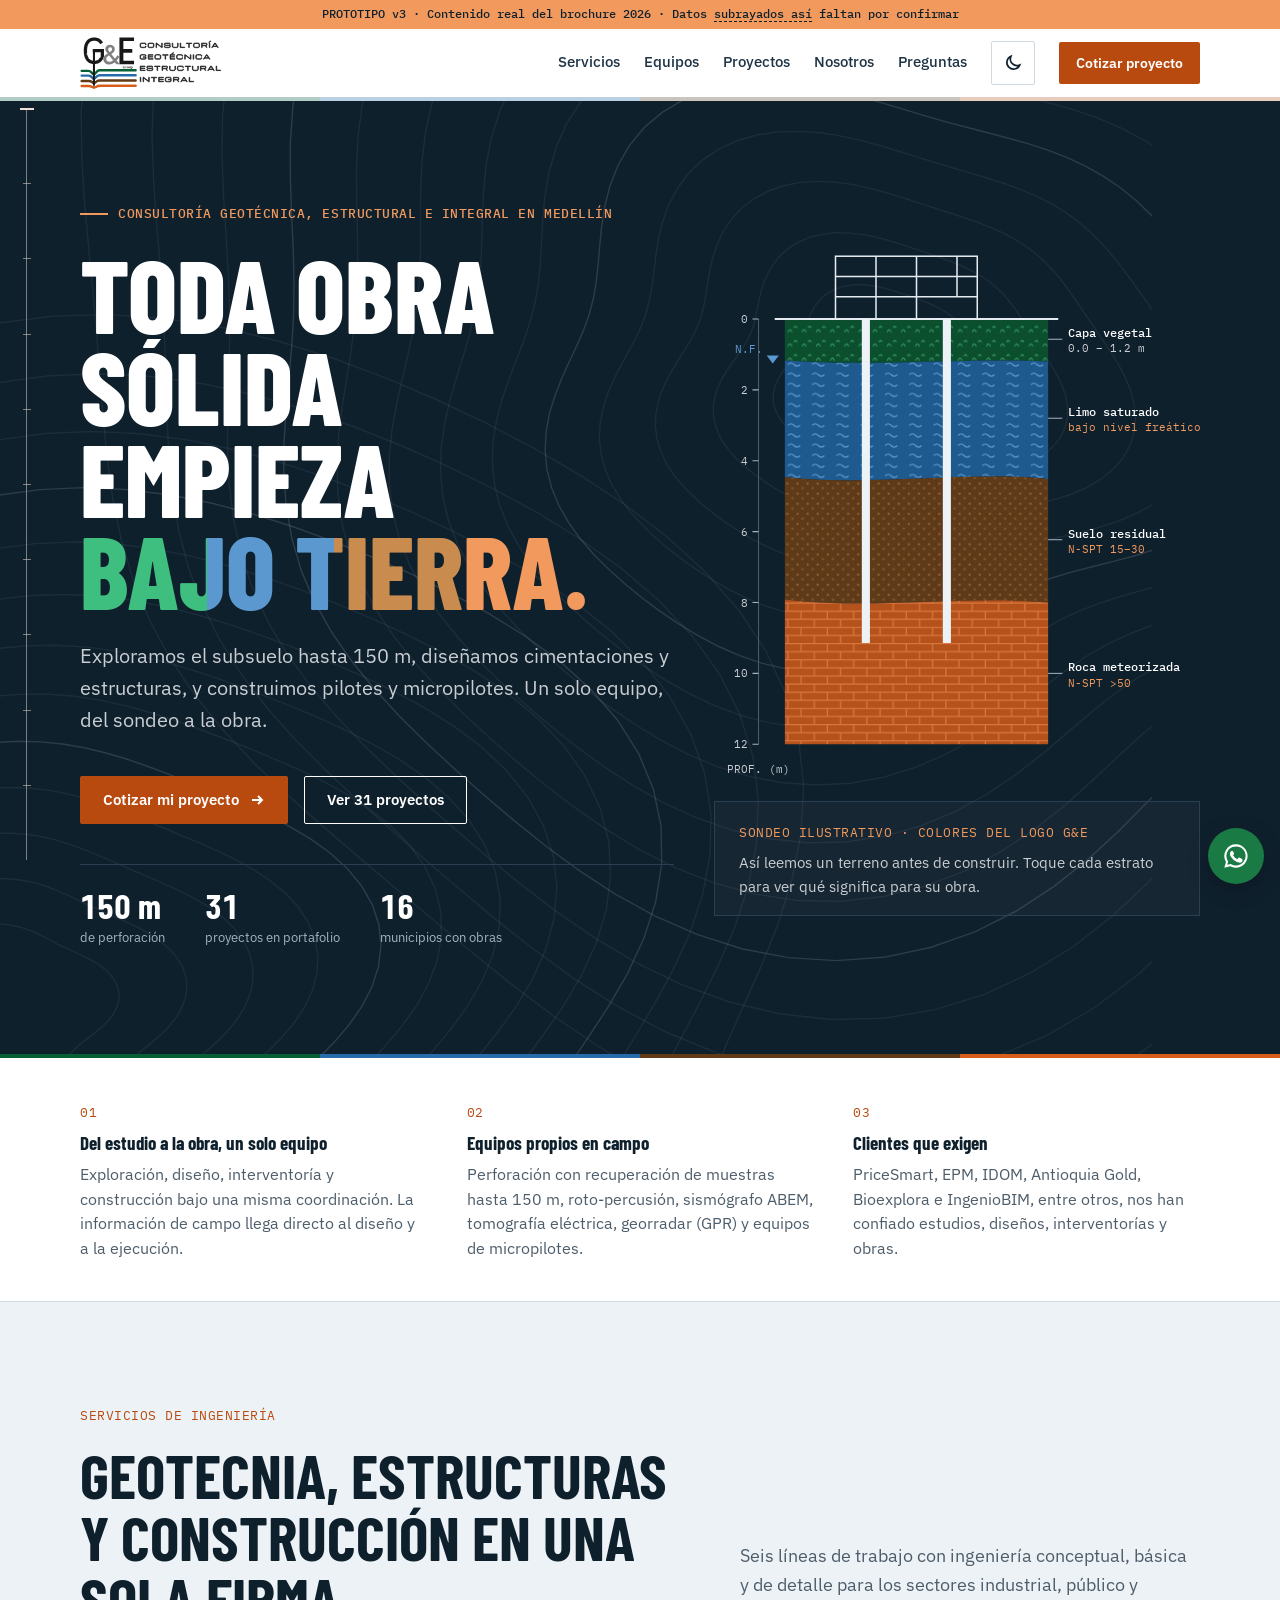
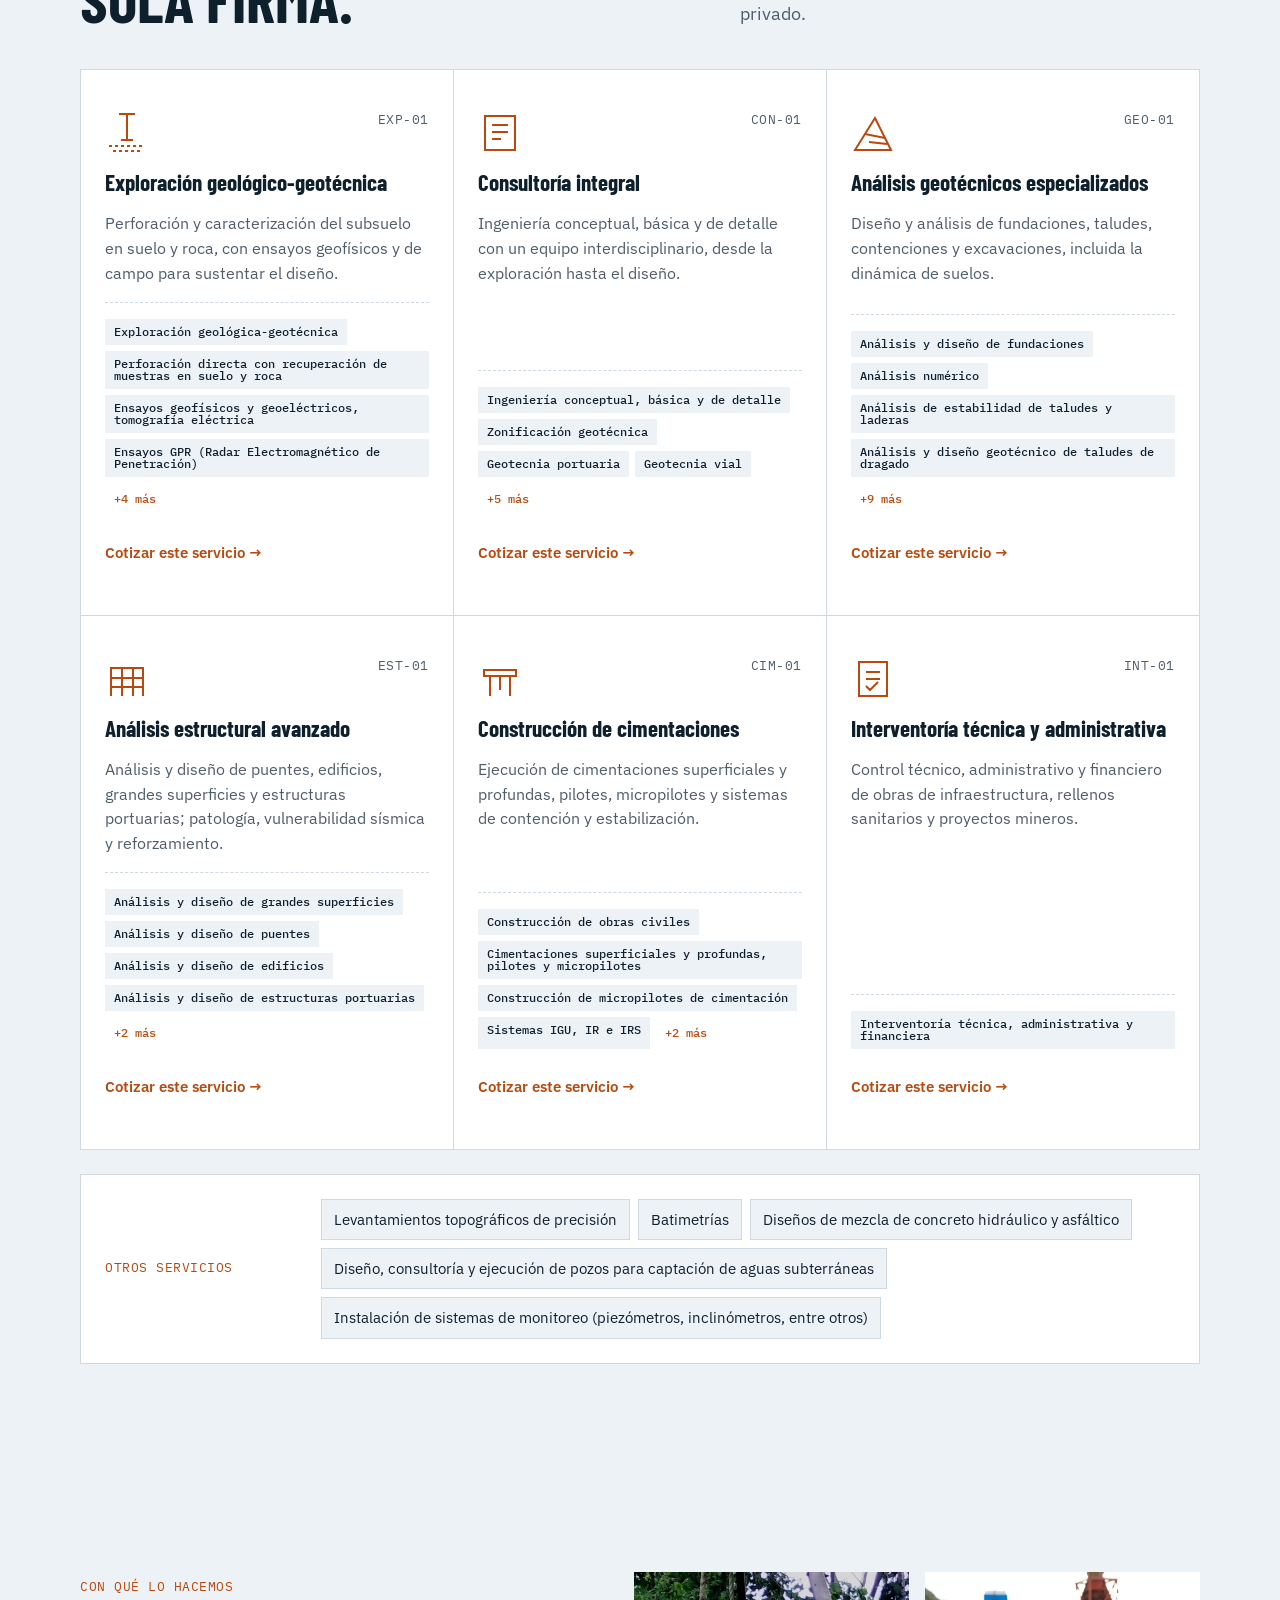
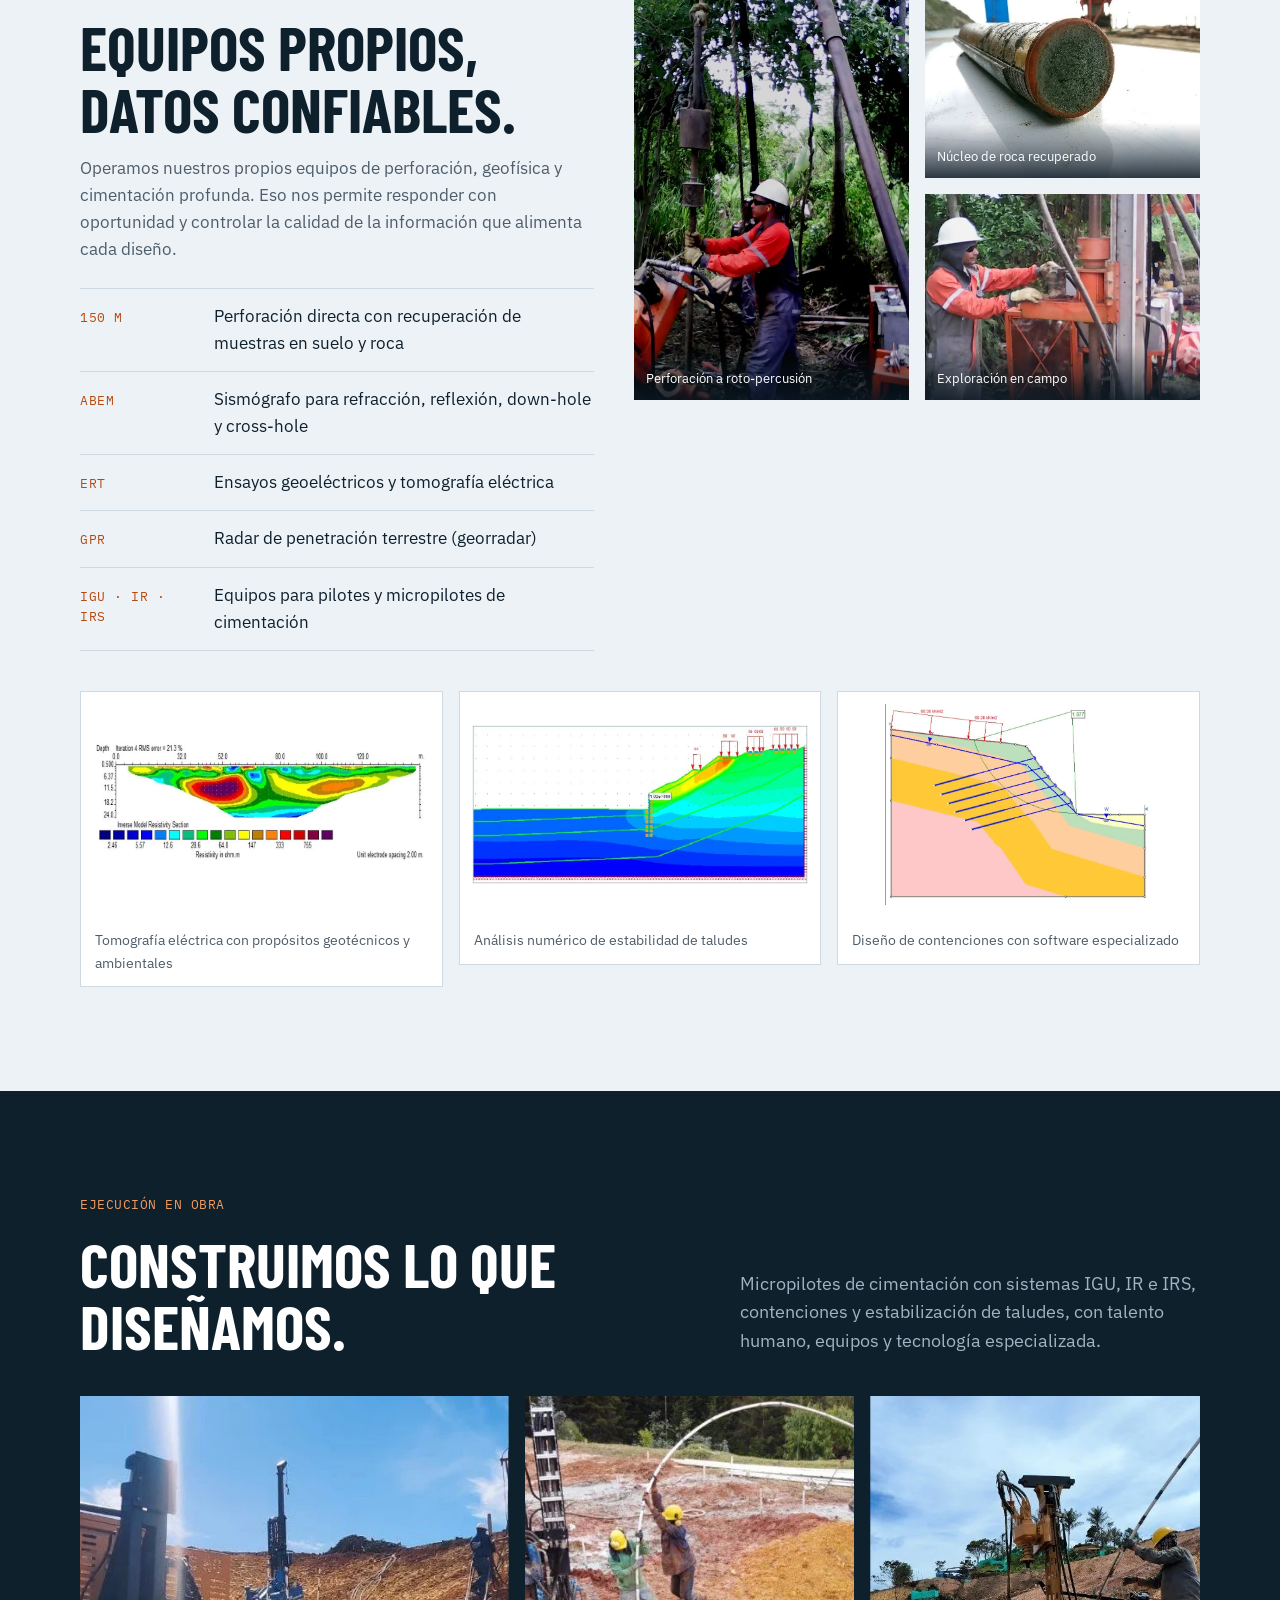
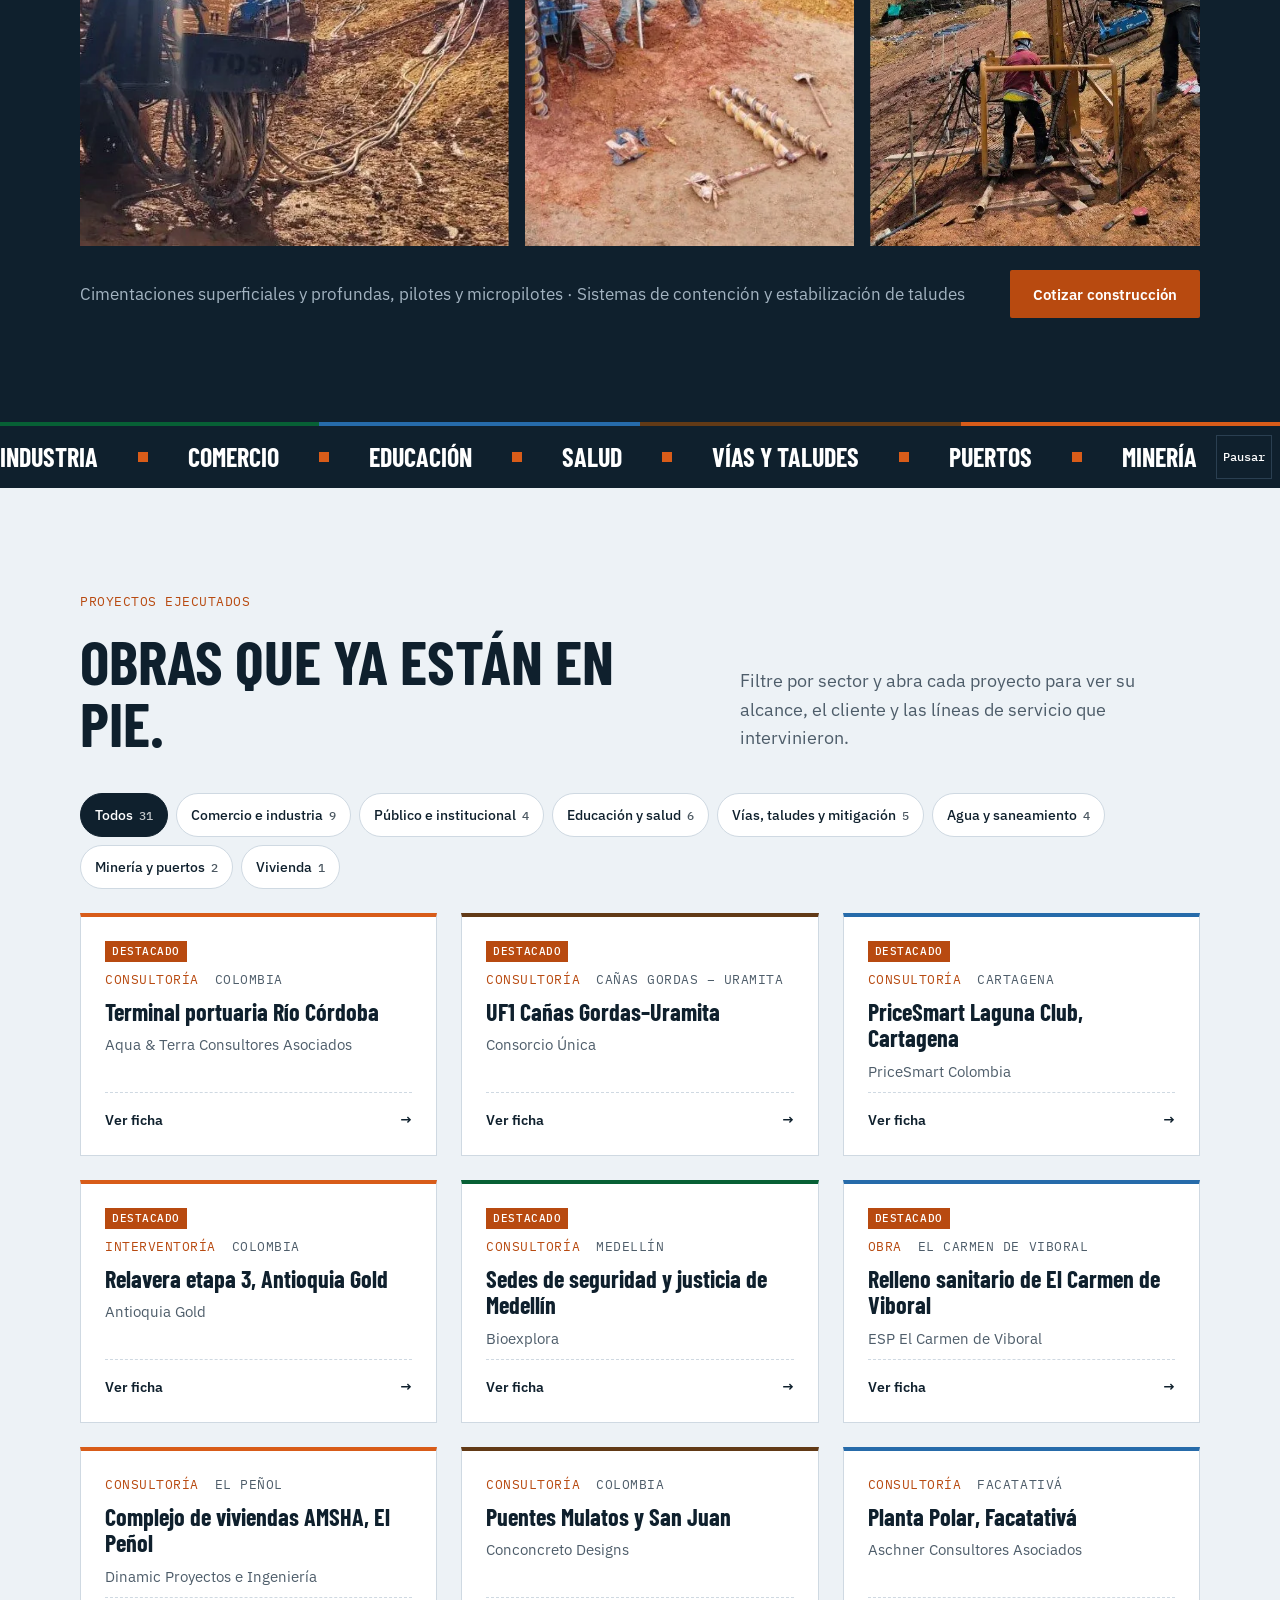
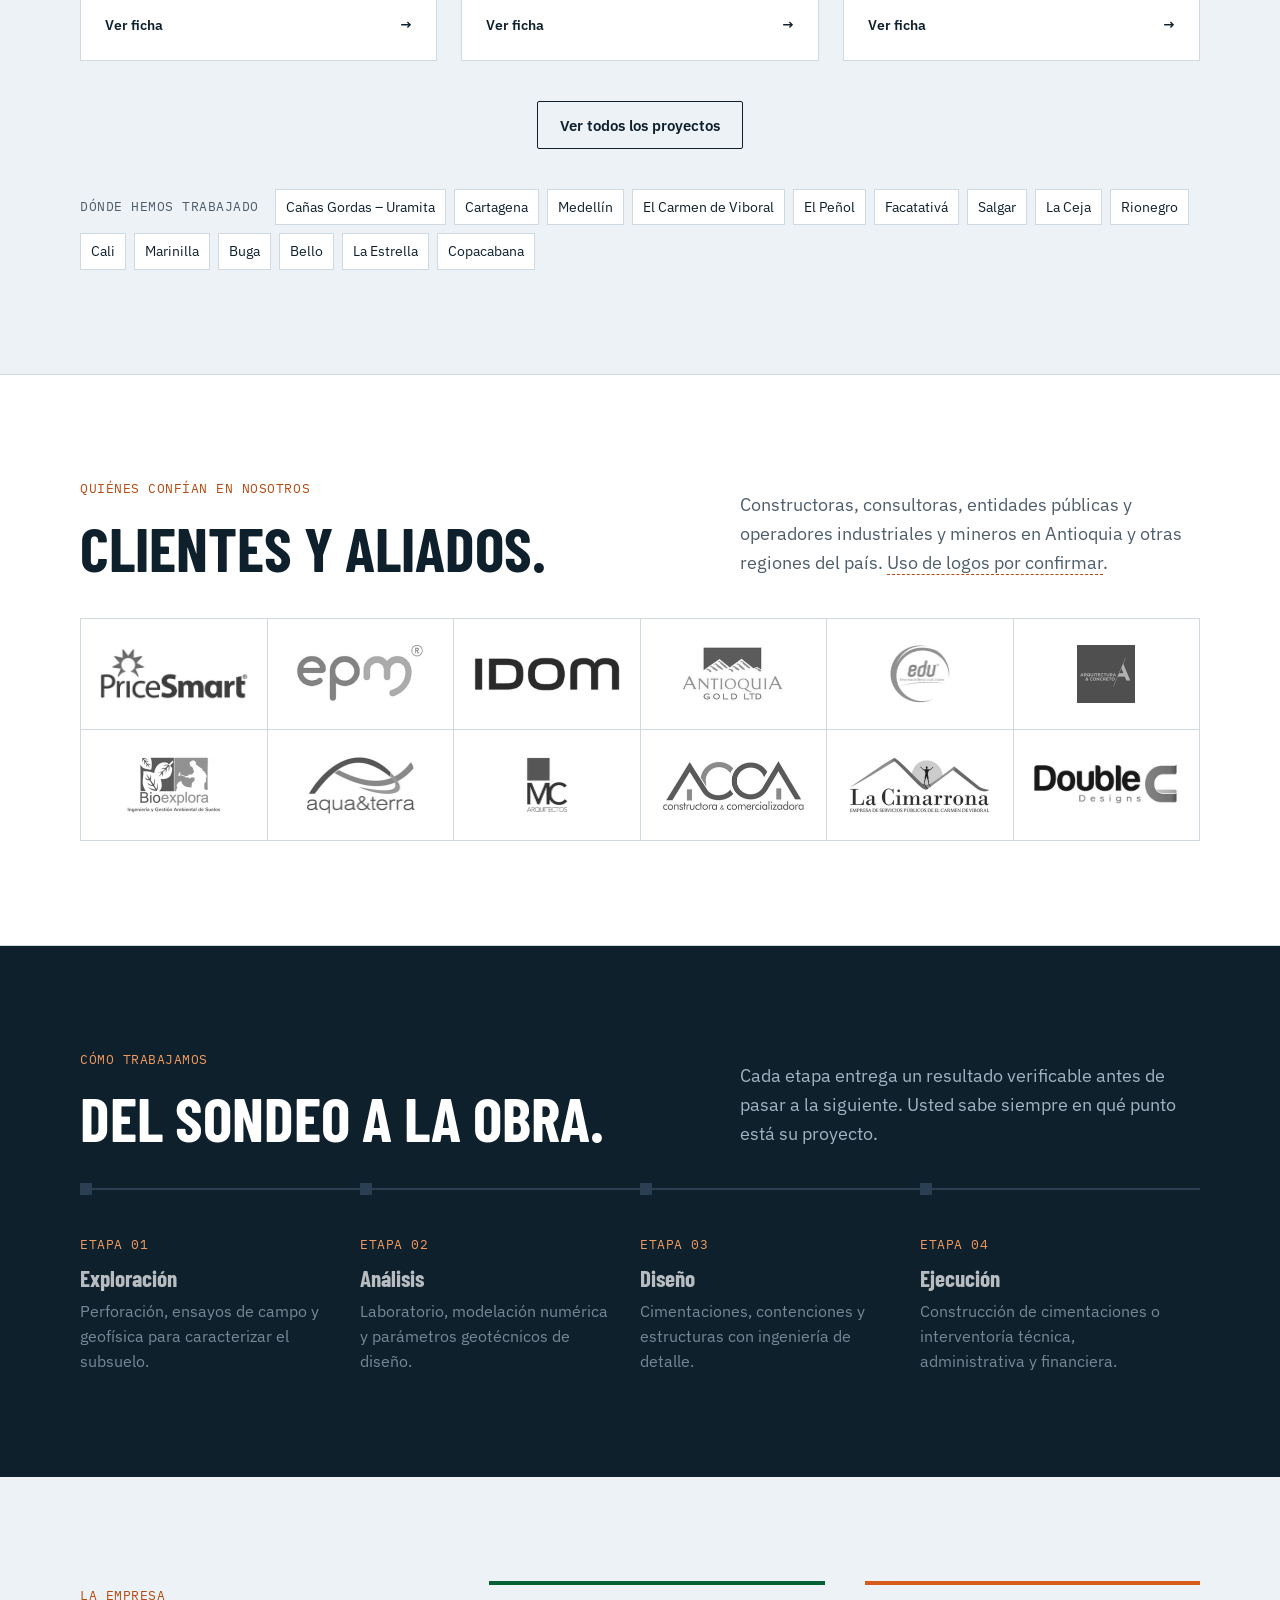
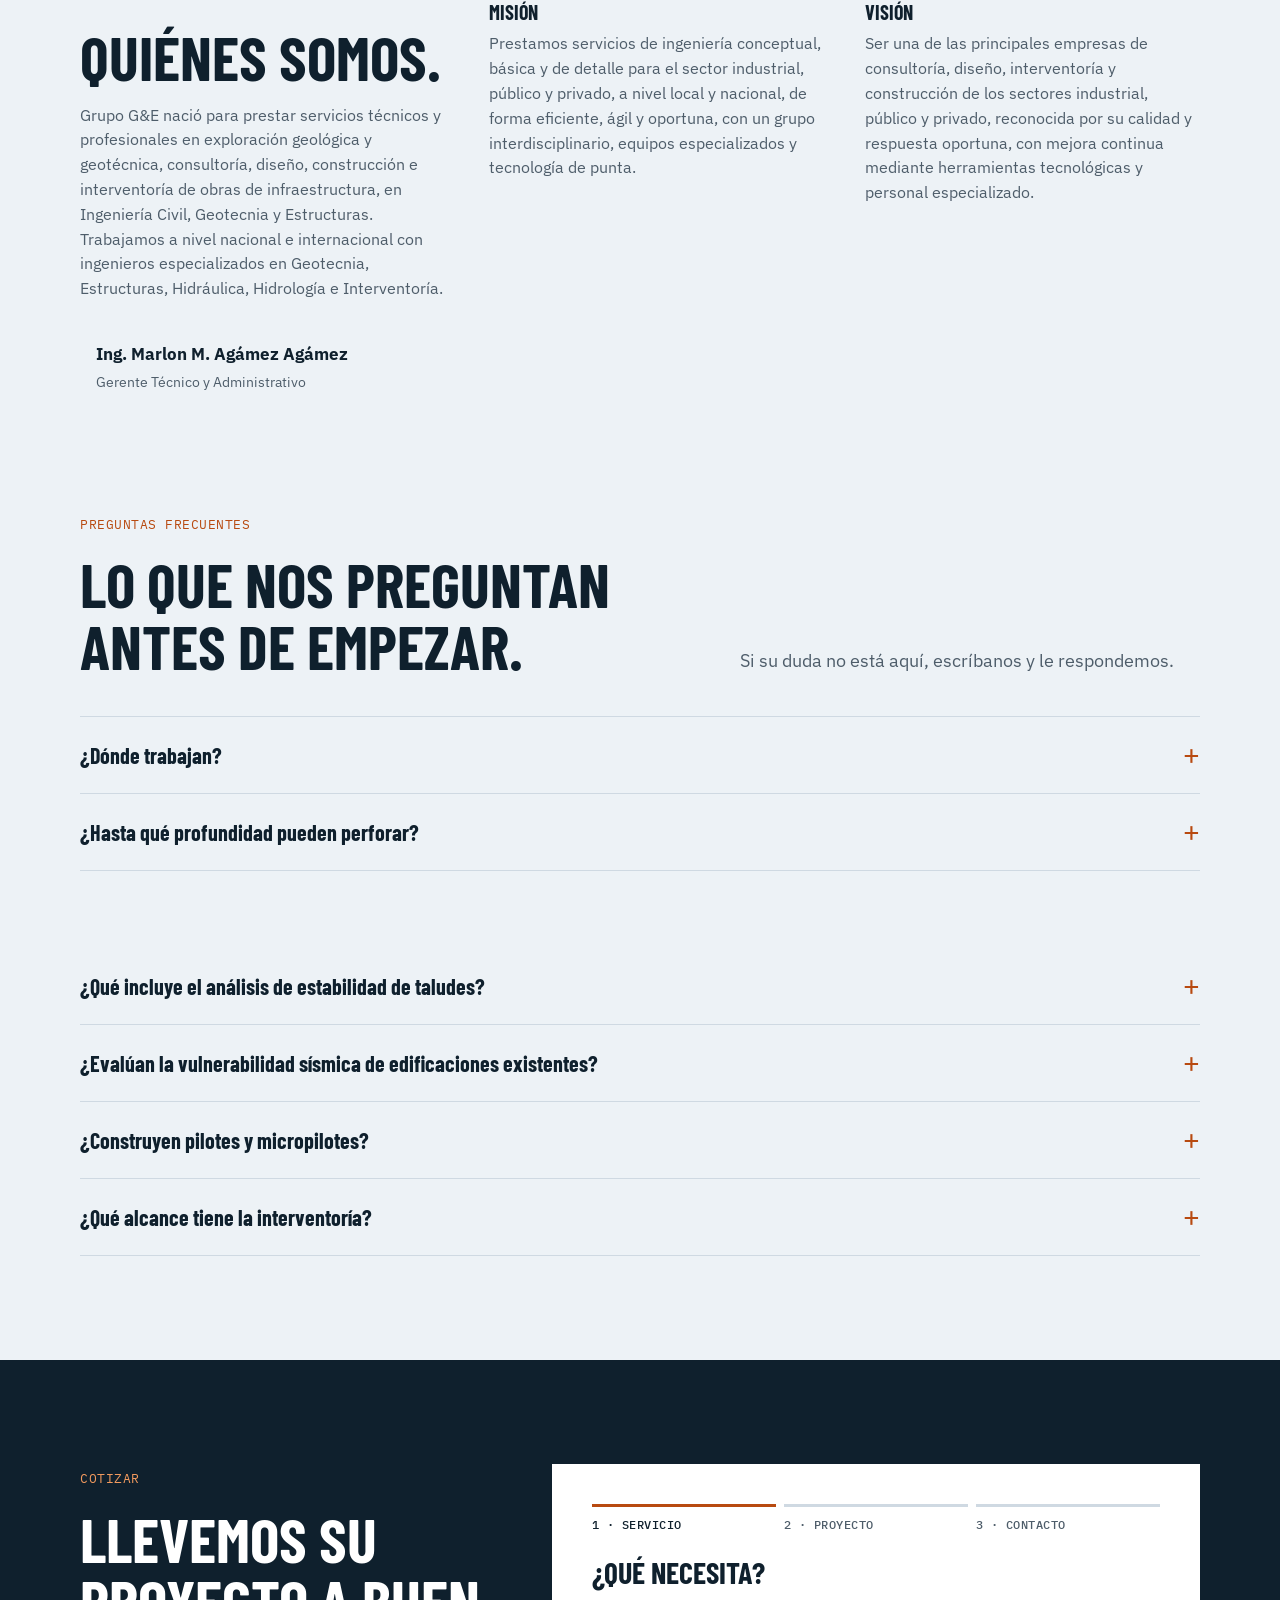
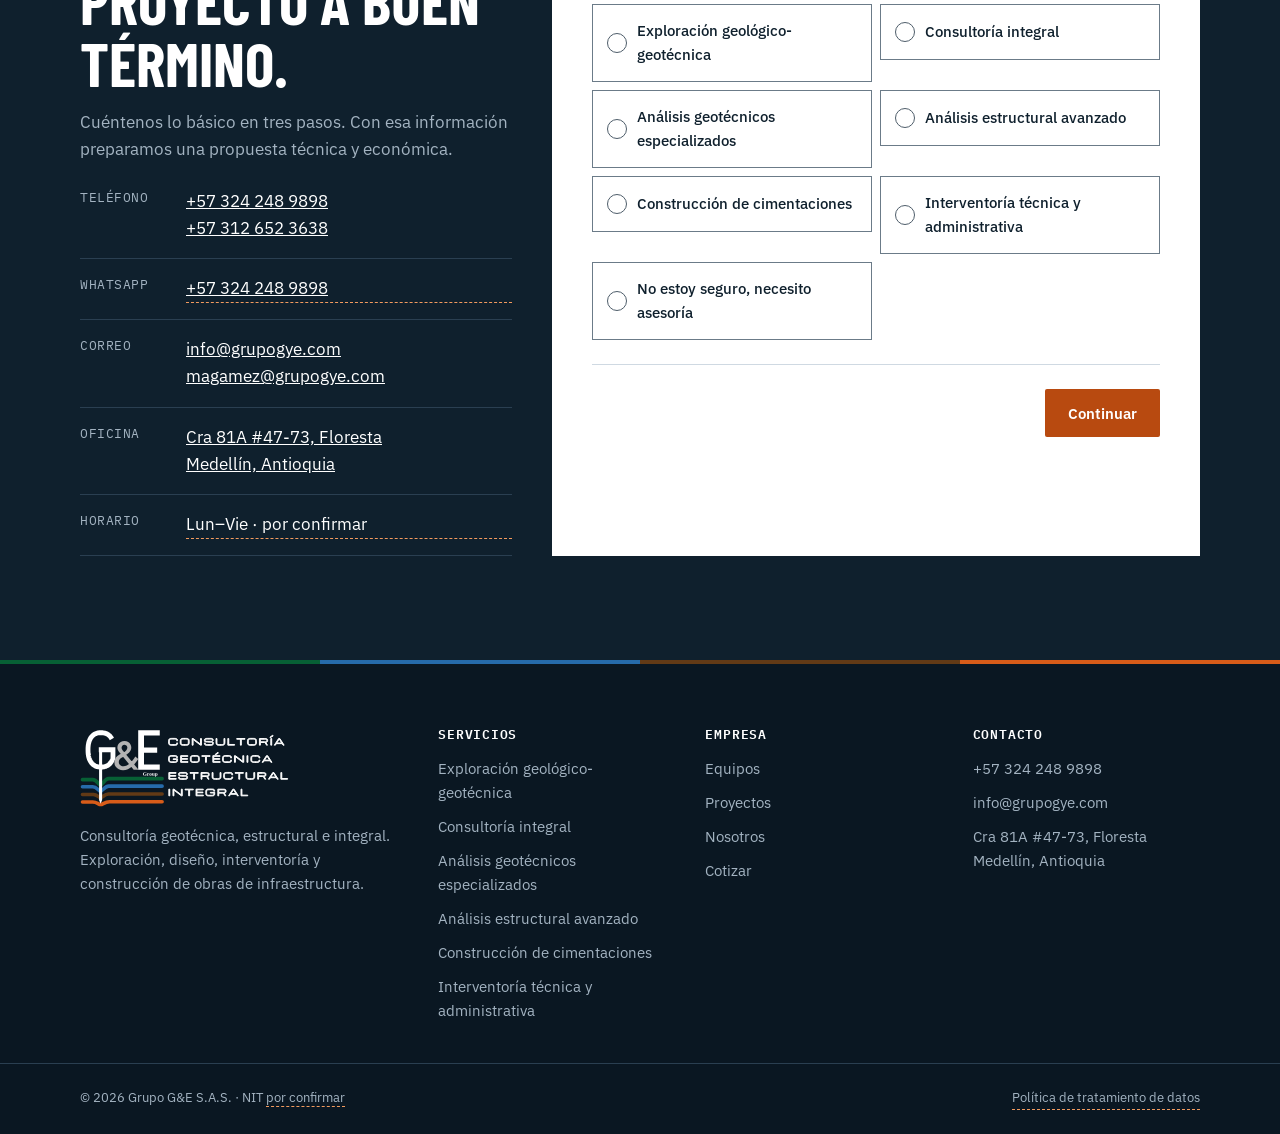
==== prototipo/v3/index.html @ 1b3072c9 "Corrige los 20 issues de SonarQube Cloud en main - e2e: perfil del navegador dentro del proyecto (no" ====
<!doctype html>
<html lang="es-CO">
<head>
<meta charset="utf-8">
<meta name="viewport" content="width=device-width, initial-scale=1">
<title>Consultoría Geotécnica y Estructural en Medellín | G&amp;E</title>
<meta name="description" content="Estudios de suelos, cimentaciones, taludes, estructuras e interventoría en Medellín y toda Colombia. Cotice con ingenieros especialistas de Grupo G&amp;E.">
<link rel="canonical" href="https://grupogye.com/">
<meta property="og:type" content="website">
<meta property="og:locale" content="es_CO">
<meta property="og:title" content="Grupo G&amp;E · Consultoría geotécnica, estructural e integral">
<meta property="og:description" content="Exploración, diseño, interventoría y construcción de cimentaciones. Medellín, Colombia.">
<meta property="og:url" content="https://grupogye.com/">
<meta property="og:site_name" content="Grupo G&amp;E">
<meta property="og:image" content="https://grupogye.com/og-ge.jpg"><!-- imagen de 1200x630 que se sube al publicar en WordPress -->
<meta name="twitter:card" content="summary_large_image">
<meta name="theme-color" content="#FFFFFF" media="(prefers-color-scheme: light)">
<meta name="theme-color" content="#0B1824" media="(prefers-color-scheme: dark)">
<link rel="icon" href="../../assets/marca/logo-ge-simbolo.svg" type="image/svg+xml">
<link rel="preconnect" href="https://fonts.googleapis.com">
<link rel="preconnect" href="https://fonts.gstatic.com" crossorigin>
<link href="https://fonts.googleapis.com/css2?family=Barlow+Condensed:wght@700;800&family=IBM+Plex+Mono:wght@400;500&family=IBM+Plex+Sans:wght@400;500;600&display=swap" rel="stylesheet">
<link rel="stylesheet" href="styles.css">
<script>(function(){try{var t=localStorage.getItem('gye-theme');if(t==='dark'||t==='light'){document.documentElement.dataset.theme=t;}}catch(e){/* almacenamiento bloqueado (modo privado): se usa el modo del sistema */}})();</script>
<script>if(!window.matchMedia('(prefers-reduced-motion: reduce)').matches&&'IntersectionObserver' in window)document.documentElement.classList.add('motion');</script>
<script type="application/ld+json">
{
  "@context":"https://schema.org",
  "@type":"ProfessionalService",
  "@id":"https://grupogye.com/#empresa",
  "name":"Grupo G&E S.A.S.",
  "alternateName":"G&E Consultoría Geotécnica Estructural Integral",
  "url":"https://grupogye.com/",
  "logo":"https://grupogye.com/logo-ge-simbolo-512.png",
  "description":"Consultoría geotécnica, estructural e integral: exploración, diseño, interventoría y construcción de obras de infraestructura.",
  "image":"https://grupogye.com/og-ge.jpg",
  "telephone":"+573242489898",
  "contactPoint":[{"@type":"ContactPoint","telephone":"+573242489898","contactType":"sales","areaServed":"CO","availableLanguage":"es"},{"@type":"ContactPoint","telephone":"+573126523638","contactType":"customer service","areaServed":"CO","availableLanguage":"es"}],
  "email":"info@grupogye.com",
  "address":{"@type":"PostalAddress","streetAddress":"Cra 81A #47-73, Floresta","addressLocality":"Medellín","addressRegion":"Antioquia","addressCountry":"CO"},
  "areaServed":[{"@type":"City","name":"Medellín"},{"@type":"AdministrativeArea","name":"Antioquia"},{"@type":"Country","name":"Colombia"}],
  "employee":{"@type":"Person","name":"Marlon M. Agámez Agámez","jobTitle":"Gerente Técnico y Administrativo"}
}
</script>
</head>
<body>
<a class="skip" href="#contenido">Saltar al contenido</a>
<div class="proto" role="note">PROTOTIPO v3 · Contenido real del brochure 2026 · Datos <span style="border-bottom:1.5px dashed currentColor">subrayados así</span> faltan por confirmar</div>

<header class="hdr">
  <div class="wrap">
    <a class="logo" href="#" aria-label="Grupo G&amp;E, inicio"><img class="logo-l" src="../../assets/marca/logo-ge.svg" alt="" width="123" height="46"><img class="logo-d" src="../../assets/marca/logo-ge-negativo.svg" alt="" width="123" height="46"></a>
    <nav class="nav" aria-label="Principal">
      <a href="#servicios">Servicios</a><a href="#equipos">Equipos</a><a href="#proyectos">Proyectos</a><a href="#nosotros">Nosotros</a><a href="#preguntas">Preguntas</a>
    </nav>
    <button class="theme-btn" type="button" id="themeBtn" aria-pressed="false" aria-label="Activar modo oscuro">
      <svg class="i-moon" width="20" height="20" viewBox="0 0 24 24" aria-hidden="true" fill="none" stroke="currentColor" stroke-width="2"><path d="M20 14.5A8 8 0 0 1 9.5 4a8 8 0 1 0 10.5 10.5z"/></svg>
      <svg class="i-sun" width="20" height="20" viewBox="0 0 24 24" aria-hidden="true" fill="none" stroke="currentColor" stroke-width="2"><circle cx="12" cy="12" r="4"/><path d="M12 2v2M12 20v2M2 12h2M20 12h2M4.9 4.9l1.4 1.4M17.7 17.7l1.4 1.4M4.9 19.1l1.4-1.4M17.7 6.3l1.4-1.4"/></svg>
    </button>
    <a class="btn btn-clay" href="#cotizar">Cotizar proyecto</a>
    <button class="menu-btn" aria-expanded="false" aria-controls="mnav" aria-label="Abrir menú">
      <svg width="20" height="20" viewBox="0 0 20 20" aria-hidden="true"><path d="M2 5h16M2 10h16M2 15h16" stroke="currentColor" stroke-width="2"/></svg>
    </button>
  </div>
  <nav class="mnav" id="mnav" aria-label="Principal móvil">
    <a href="#servicios">Servicios</a><a href="#equipos">Equipos</a><a href="#proyectos">Proyectos</a><a href="#nosotros">Nosotros</a><a href="#preguntas">Preguntas</a><a href="#cotizar">Cotizar proyecto</a>
  </nav>
  <div class="progress" aria-hidden="true"></div>
</header>

<!-- Medidor de profundidad: la página es un sondeo de 150 m, la capacidad real de perforación de G&E -->
<div class="gauge" aria-hidden="true">
  <div class="gauge-ticks"></div>
  <div class="gauge-mark"><span><b id="gDepth">0.0 m</b><em id="gLayer" style="font-style:normal">Superficie</em></span></div>
</div>

<main id="contenido">
<section class="hero on-dark" data-stratum="Superficie" aria-labelledby="h1">
  <svg class="contours" id="contours" viewBox="0 0 1200 800" preserveAspectRatio="xMidYMid slice" aria-hidden="true"></svg>
  <div class="wrap">
    <div>
      <h1 id="h1" class="eyebrow">Consultoría geotécnica, estructural e integral en Medellín</h1>
      <p class="display"><span class="line-mask"><span style="--l:0">Toda obra</span></span><span class="line-mask"><span style="--l:1">sólida empieza</span></span><span class="line-mask"><span style="--l:2"><em>bajo tierra.</em></span></span></p>
      <p class="lead">Exploramos el subsuelo hasta 150 m, diseñamos cimentaciones y estructuras, y construimos pilotes y micropilotes. Un solo equipo, del sondeo a la obra.</p>
      <div class="ctas">
        <a class="btn btn-clay" href="#cotizar">Cotizar mi proyecto
          <svg width="16" height="16" viewBox="0 0 16 16" aria-hidden="true"><path d="M3 8h10M9 4l4 4-4 4" stroke="currentColor" stroke-width="2" fill="none"/></svg></a>
        <a class="btn btn-line" href="#proyectos">Ver 31 proyectos</a>
      </div>
      <div class="hero-facts">
        <div><b data-count="150" data-suffix=" m">150 m</b><span>de perforación</span></div>
        <div><b data-count="31">31</b><span>proyectos en portafolio</span></div>
        <div><b data-count="16">16</b><span>municipios con obras</span></div>
      </div>
    </div>

    <div class="strata-wrap">
      <svg class="strata" id="strata" viewBox="0 0 480 540" aria-labelledby="st-t">
        <title id="st-t">Perfil estratigráfico interactivo con los cuatro colores del logo G&amp;E: seleccione un estrato</title>
        <defs>
          <pattern id="pf" width="14" height="14" patternUnits="userSpaceOnUse"><rect width="14" height="14" fill="#0B4F2E"/><path d="M3 9q2-5 4 0M9 5q1.5-4 3 0" stroke="#2E8B57" stroke-width="1.3" fill="none"/></pattern>
          <pattern id="pc" width="24" height="10" patternUnits="userSpaceOnUse"><rect width="24" height="10" fill="#1E5A8E"/><path d="M1 5q3-3 6 0t6 0" stroke="#5B98CF" stroke-width="1.2" fill="none"/></pattern>
          <pattern id="ps" width="10" height="10" patternUnits="userSpaceOnUse"><rect width="10" height="10" fill="#5E3A18"/><circle cx="2.5" cy="2.5" r="1.1" fill="#8E6238"/><circle cx="7.5" cy="7" r="1.4" fill="#7A522C"/></pattern>
          <pattern id="pr" width="26" height="16" patternUnits="userSpaceOnUse"><rect width="26" height="16" fill="#B5521C"/><path d="M0 .5h26M0 8.5h26M8 .5v8M21 8.5v8" stroke="#D9773F" stroke-width="1.2"/></pattern>
          <clipPath id="dig"><rect id="digRect" x="60" y="78" width="290" height="430"/></clipPath>
        </defs>
        <g stroke="#E4EBF1" stroke-width="1.5" fill="none">
          <rect x="120" y="18" width="140" height="62"/>
          <path d="M120 38h140M120 58h140M160 18v62M200 18v62M240 18v40"/>
        </g>
        <g clip-path="url(#dig)">
          <g class="layer" tabindex="0" role="button" aria-pressed="false" data-k="0"><path class="fillp" d="M70 80H330V122C260 118 160 127 70 121Z" fill="url(#pf)"/><path class="edge" d="M70 80H330V122C260 118 160 127 70 121Z"/></g>
          <g class="layer" tabindex="0" role="button" aria-pressed="false" data-k="1"><path class="fillp" d="M70 121C160 127 260 118 330 122V238C250 230 150 246 70 236Z" fill="url(#pc)"/><path class="edge" d="M70 121C160 127 260 118 330 122V238C250 230 150 246 70 236Z"/></g>
          <g class="layer" tabindex="0" role="button" aria-pressed="false" data-k="2"><path class="fillp" d="M70 236C150 246 250 230 330 238V360C240 352 160 368 70 357Z" fill="url(#ps)"/><path class="edge" d="M70 236C150 246 250 230 330 238V360C240 352 160 368 70 357Z"/></g>
          <g class="layer" tabindex="0" role="button" aria-pressed="false" data-k="3"><path class="fillp" d="M70 357C160 368 240 352 330 360V500H70Z" fill="url(#pr)"/><path class="edge" d="M70 357C160 368 240 352 330 360V500H70Z"/></g>
        </g>
        <path d="M60 80H340" stroke="#E4EBF1" stroke-width="2"/>
        <g aria-hidden="true"><path d="M52 116l6 8 6-8z" fill="#5B98CF"/><text x="48" y="114" text-anchor="end" style="fill:#5B98CF">N.F.</text></g>
        <line class="pile" x1="150" y1="80" x2="150" y2="400" stroke="#EDF2F6" stroke-width="8" pointer-events="none"/>
        <line class="pile b" x1="230" y1="80" x2="230" y2="400" stroke="#EDF2F6" stroke-width="8" pointer-events="none"/>
        <g aria-hidden="true">
          <path d="M44 80V500" stroke="#4E5D6A"/>
          <path d="M38 80h6M38 150h6M38 220h6M38 290h6M38 360h6M38 430h6M38 500h6" stroke="#A3B3C1"/>
          <text x="34" y="84" text-anchor="end">0</text><text x="34" y="154" text-anchor="end">2</text><text x="34" y="224" text-anchor="end">4</text>
          <text x="34" y="294" text-anchor="end">6</text><text x="34" y="364" text-anchor="end">8</text><text x="34" y="434" text-anchor="end">10</text><text x="34" y="504" text-anchor="end">12</text>
          <text x="44" y="528" text-anchor="middle">PROF. (m)</text>
        </g>
        <g aria-hidden="true">
          <g class="st-l" data-y="100"><path d="M330 100h14" stroke="#A3B3C1"/><text class="lbl" x="350" y="98">Capa vegetal</text><text x="350" y="113">0.0 – 1.2 m</text></g>
          <g class="st-l" data-y="178"><path d="M330 178h14" stroke="#A3B3C1"/><text class="lbl" x="350" y="176">Limo saturado</text><text class="nspt" x="350" y="191">bajo nivel freático</text></g>
          <g class="st-l" data-y="298"><path d="M330 298h14" stroke="#A3B3C1"/><text class="lbl" x="350" y="296">Suelo residual</text><text class="nspt" x="350" y="311">N-SPT 15–30</text></g>
          <g class="st-l" data-y="430"><path d="M330 430h14" stroke="#A3B3C1"/><text class="lbl" x="350" y="428">Roca meteorizada</text><text class="nspt" x="350" y="443">N-SPT &gt;50</text></g>
        </g>
      </svg>
      <div class="layer-card" aria-live="polite">
        <span class="mono" id="lcTitle">Sondeo ilustrativo · colores del logo G&amp;E</span>
        <p id="lcText">Así leemos un terreno antes de construir. Toque cada estrato para ver qué significa para su obra.</p>
      </div>
    </div>
  </div>
</section>
<div class="stripe-bar" aria-hidden="true"></div>

<section class="value" data-stratum="Capa vegetal" aria-labelledby="h-why">
  <h2 class="sr" id="h-why">Por qué Grupo G&amp;E</h2>
  <div class="wrap">
    <div><span class="mono">01</span><h3>Del estudio a la obra, un solo equipo</h3><p>Exploración, diseño, interventoría y construcción bajo una misma coordinación. La información de campo llega directo al diseño y a la ejecución.</p></div>
    <div><span class="mono">02</span><h3>Equipos propios en campo</h3><p>Perforación con recuperación de muestras hasta 150 m, roto-percusión, sismógrafo ABEM, tomografía eléctrica, georradar (GPR) y equipos de micropilotes.</p></div>
    <div><span class="mono">03</span><h3>Clientes que exigen</h3><p>PriceSmart, EPM, IDOM, Antioquia Gold, Bioexplora e IngenioBIM, entre otros, nos han confiado estudios, diseños, interventorías y obras.</p></div>
  </div>
</section>

<section class="sec" id="servicios" data-stratum="Limo saturado" aria-labelledby="h-svc">
  <div class="wrap">
    <div class="sec-head">
      <div><span class="mono">Servicios de ingeniería</span><h2 id="h-svc">Geotecnia, estructuras y construcción en una sola firma.</h2></div>
      <p>Seis líneas de trabajo con ingeniería conceptual, básica y de detalle para los sectores industrial, público y privado.</p>
    </div>
    <div class="svc-grid" id="svcGrid"></div>
    <div class="others">
      <span class="mono" style="color:var(--accent)">Otros servicios</span>
      <ul id="others"></ul>
    </div>
  </div>
</section>

<section class="sec equip" id="equipos" data-stratum="Suelo residual" aria-labelledby="h-eq">
  <div class="wrap">
    <div class="equip-copy">
      <span class="mono" style="color:var(--accent)">Con qué lo hacemos</span>
      <h2 id="h-eq" style="margin-top:16px">Equipos propios, datos confiables.</h2>
      <p>Operamos nuestros propios equipos de perforación, geofísica y cimentación profunda. Eso nos permite responder con oportunidad y controlar la calidad de la información que alimenta cada diseño.</p>
      <ul class="caps">
        <li><span class="mono">150 m</span><span>Perforación directa con recuperación de muestras en suelo y roca</span></li>
        <li><span class="mono">ABEM</span><span>Sismógrafo para refracción, reflexión, down-hole y cross-hole</span></li>
        <li><span class="mono">ERT</span><span>Ensayos geoeléctricos y tomografía eléctrica</span></li>
        <li><span class="mono">GPR</span><span>Radar de penetración terrestre (georradar)</span></li>
        <li><span class="mono">IGU · IR · IRS</span><span>Equipos para pilotes y micropilotes de cimentación</span></li>
      </ul>
    </div>
    <div class="photos">
      <figure class="tall"><img src="../../assets/web/perforacion-roto-percusion-sm.webp" srcset="../../assets/web/perforacion-roto-percusion-sm.webp 600w, ../../assets/web/perforacion-roto-percusion-lg.webp 960w" sizes="(min-width:1000px) 30vw, 50vw" width="960" height="1280" loading="lazy" alt="Operarios manejando equipo de perforación a roto-percusión en zona boscosa"><figcaption>Perforación a roto-percusión</figcaption></figure>
      <figure><img src="../../assets/web/nucleo-perforacion-lg.webp" width="815" height="611" loading="lazy" alt="Núcleo de perforación cilíndrico extraído del terreno"><figcaption>Núcleo de roca recuperado</figcaption></figure>
      <figure><img src="../../assets/web/operario-equipo-perforacion-portada-sm.webp" width="480" height="800" loading="lazy" style="aspect-ratio:4/3" alt="Operario junto a equipo de perforación naranja en obra"><figcaption>Exploración en campo</figcaption></figure>
    </div>
  </div>
  <div class="wrap">
    <div class="calc">
      <figure><img src="../../assets/web/tomografia-electrica-lg.webp" width="898" height="349" loading="lazy" alt="Sección de tomografía eléctrica con distribución de resistividad"><figcaption>Tomografía eléctrica con propósitos geotécnicos y ambientales</figcaption></figure>
      <figure><img src="../../assets/web/modelo-estabilidad-taludes-lg.webp" width="852" height="403" loading="lazy" alt="Modelo numérico de estabilidad de talud"><figcaption>Análisis numérico de estabilidad de taludes</figcaption></figure>
      <figure><img src="../../assets/web/diagrama-contencion-anclajes-lg.webp" width="821" height="620" loading="lazy" alt="Sección de talud con sistema de contención anclado"><figcaption>Diseño de contenciones con software especializado</figcaption></figure>
    </div>
  </div>
</section>

<section class="sec build on-dark" data-stratum="Suelo residual" aria-labelledby="h-build">
  <div class="wrap">
    <div class="sec-head">
      <div><span class="mono">Ejecución en obra</span><h2 id="h-build">Construimos lo que diseñamos.</h2></div>
      <p>Micropilotes de cimentación con sistemas IGU, IR e IRS, contenciones y estabilización de taludes, con talento humano, equipos y tecnología especializada.</p>
    </div>
    <div class="gallery">
      <figure><img src="../../assets/web/micropilotes-ladera-2-lg.webp" width="1068" height="524" loading="lazy" alt="Equipo de perforación sobre ladera durante construcción de micropilotes"></figure>
      <figure><img src="../../assets/web/micropilotes-ladera-1-lg.webp" width="1037" height="579" loading="lazy" alt="Equipo de micropilotes en ladera con operarios y barrenas"></figure>
      <figure><img src="../../assets/web/micropilotes-ladera-4-lg.webp" width="519" height="709" loading="lazy" alt="Cuadrilla instalando armadura de micropilote en ladera"></figure>
    </div>
    <div class="note"><span>Cimentaciones superficiales y profundas, pilotes y micropilotes · Sistemas de contención y estabilización de taludes</span><button class="btn btn-clay" type="button" data-quote="construccion-de-cimentaciones">Cotizar construcción</button></div>
  </div>
</section>

<div class="ticker">
  <button class="ticker-btn" type="button" aria-pressed="false" id="tickerBtn">Pausar</button>
  <ul class="ticker-track" aria-label="Sectores que atendemos" style="padding:18px 0">
    <li>Industria</li><li>Comercio</li><li>Educación</li><li>Salud</li><li>Vías y taludes</li><li>Puertos</li><li>Minería</li><li>Acueducto y saneamiento</li>
    <li aria-hidden="true">Industria</li><li aria-hidden="true">Comercio</li><li aria-hidden="true">Educación</li><li aria-hidden="true">Salud</li><li aria-hidden="true">Vías y taludes</li><li aria-hidden="true">Puertos</li><li aria-hidden="true">Minería</li><li aria-hidden="true">Acueducto y saneamiento</li>
  </ul>
</div>

<section class="sec" id="proyectos" data-stratum="Roca meteorizada" aria-labelledby="h-proj">
  <div class="wrap">
    <div class="sec-head">
      <div><span class="mono">Proyectos ejecutados</span><h2 id="h-proj">Obras que ya están en pie.</h2></div>
      <p>Filtre por sector y abra cada proyecto para ver su alcance, el cliente y las líneas de servicio que intervinieron.</p>
    </div>
    <fieldset class="chips" id="chips"><legend class="sr">Filtrar proyectos por sector</legend></fieldset>
    <output class="sr" id="projStatus"></output>
    <div class="proj-grid" id="projGrid"></div>
    <div class="more-wrap"><button class="btn btn-line" type="button" id="moreProj">Ver todos los proyectos</button></div>
    <div class="where" id="where"><span class="mono">Dónde hemos trabajado</span></div>
  </div>
</section>

<dialog class="case" id="caseDlg" aria-labelledby="caseTitle">
  <div class="case-head">
    <span class="mono" id="caseMeta"></span>
    <button class="case-close" type="button" id="caseClose" aria-label="Cerrar"><svg width="18" height="18" viewBox="0 0 18 18" aria-hidden="true"><path d="M3 3l12 12M15 3L3 15" stroke="currentColor" stroke-width="2"/></svg></button>
  </div>
  <div class="case-body">
    <h2 id="caseTitle">Ficha del proyecto</h2>
    <p id="caseDesc" style="color:var(--muted);font-size:18px"></p>
    <div class="case-grid">
      <div><span class="mono">Alcance</span><ul id="caseScope" style="margin:0;padding-left:18px;color:var(--muted)"></ul></div>
      <div><span class="mono">Cliente</span><p id="caseClient"></p></div>
      <div><span class="mono">Ubicación</span><p id="casePlace"></p></div>
      <div><span class="mono">Líneas de servicio</span><p id="caseLines"></p></div>
    </div>
    <button class="btn btn-clay" type="button" id="caseQuote">Cotizar un proyecto similar</button>
  </div>
</dialog>

<section class="sec clients" data-stratum="Roca meteorizada" aria-labelledby="h-cli">
  <div class="wrap">
    <div class="sec-head">
      <div><span class="mono">Quiénes confían en nosotros</span><h2 id="h-cli">Clientes y aliados.</h2></div>
      <p>Constructoras, consultoras, entidades públicas y operadores industriales y mineros en Antioquia y otras regiones del país. <span class="tbd" title="Confirmar autorización de uso de logos">Uso de logos por confirmar</span>.</p>
    </div>
    <ul class="logos" id="logos" style="margin:0;padding:0"></ul>
  </div>
</section>

<section class="sec process on-dark" id="proceso" data-stratum="Roca meteorizada" aria-labelledby="h-proc">
  <div class="wrap">
    <div class="sec-head">
      <div><span class="mono">Cómo trabajamos</span><h2 id="h-proc">Del sondeo a la obra.</h2></div>
      <p>Cada etapa entrega un resultado verificable antes de pasar a la siguiente. Usted sabe siempre en qué punto está su proyecto.</p>
    </div>
    <ol class="steps">
      <li class="step"><span class="mono">Etapa 01</span><h3>Exploración</h3><p>Perforación, ensayos de campo y geofísica para caracterizar el subsuelo.</p></li>
      <li class="step"><span class="mono">Etapa 02</span><h3>Análisis</h3><p>Laboratorio, modelación numérica y parámetros geotécnicos de diseño.</p></li>
      <li class="step"><span class="mono">Etapa 03</span><h3>Diseño</h3><p>Cimentaciones, contenciones y estructuras con ingeniería de detalle.</p></li>
      <li class="step"><span class="mono">Etapa 04</span><h3>Ejecución</h3><p>Construcción de cimentaciones o interventoría técnica, administrativa y financiera.</p></li>
    </ol>
  </div>
</section>

<section class="sec about" id="nosotros" data-stratum="Roca sana" aria-labelledby="h-about">
  <div class="wrap">
    <div>
      <span class="mono" style="color:var(--accent)">La empresa</span>
      <h2 id="h-about" style="margin:16px 0">Quiénes somos.</h2>
      <p>Grupo G&amp;E nació para prestar servicios técnicos y profesionales en exploración geológica y geotécnica, consultoría, diseño, construcción e interventoría de obras de infraestructura, en Ingeniería Civil, Geotecnia y Estructuras. Trabajamos a nivel nacional e internacional con ingenieros especializados en Geotecnia, Estructuras, Hidráulica, Hidrología e Interventoría.</p>
      <div class="person"><div><b>Ing. Marlon M. Agámez Agámez</b><span>Gerente Técnico y Administrativo</span></div></div>
    </div>
    <div class="col" style="--c:var(--g-green)"><h3>Misión</h3><p>Prestamos servicios de ingeniería conceptual, básica y de detalle para el sector industrial, público y privado, a nivel local y nacional, de forma eficiente, ágil y oportuna, con un grupo interdisciplinario, equipos especializados y tecnología de punta.</p></div>
    <div class="col" style="--c:var(--g-orange)"><h3>Visión</h3><p>Ser una de las principales empresas de consultoría, diseño, interventoría y construcción de los sectores industrial, público y privado, reconocida por su calidad y respuesta oportuna, con mejora continua mediante herramientas tecnológicas y personal especializado.</p></div>
  </div>
</section>

<section class="sec" id="preguntas" data-stratum="Roca sana" aria-labelledby="h-faq" style="padding-top:0">
  <div class="wrap">
    <div class="sec-head">
      <div><span class="mono">Preguntas frecuentes</span><h2 id="h-faq">Lo que nos preguntan antes de empezar.</h2></div>
      <p>Si su duda no está aquí, escríbanos y le respondemos.</p>
    </div>
    <div class="faq" id="faq"></div>
  </div>
</section>

<section class="sec quote on-dark" id="cotizar" data-stratum="Roca sana · 150 m" aria-labelledby="h-quote">
  <div class="wrap">
    <div class="quote-info">
      <span class="mono">Cotizar</span>
      <h2 id="h-quote">Llevemos su proyecto a buen término.</h2>
      <p>Cuéntenos lo básico en tres pasos. Con esa información preparamos una propuesta técnica y económica.</p>
      <ul class="cinfo">
        <li><span class="mono">Teléfono</span><span><a href="tel:+573242489898">+57 324 248 9898</a><br><a href="tel:+573126523638">+57 312 652 3638</a></span></li>
        <li><span class="mono">WhatsApp</span><a class="tbd" href="https://wa.me/573242489898" data-wa title="Confirmar que este número tiene WhatsApp">+57 324 248 9898</a></li>
        <li><span class="mono">Correo</span><span><a href="mailto:info@grupogye.com">info@grupogye.com</a><br><a href="mailto:magamez@grupogye.com">magamez@grupogye.com</a></span></li>
        <li><span class="mono">Oficina</span><a href="https://www.google.com/maps/search/?api=1&amp;query=Cra+81A+%2347-73+Medell%C3%ADn" target="_blank" rel="noopener">Cra 81A #47-73, Floresta<br>Medellín, Antioquia</a></li>
        <li><span class="mono">Horario</span><span class="tbd" title="Por confirmar">Lun–Vie · por confirmar</span></li>
      </ul>
    </div>

    <noscript><p class="wizard" style="margin:0">Para cotizar escriba a <a href="mailto:info@grupogye.com">info@grupogye.com</a> o llame al <a href="tel:+573242489898">+57 324 248 9898</a>.</p></noscript>
    <form class="wizard" id="wizard" novalidate>
      <ol class="wsteps" aria-label="Pasos"><li class="current" aria-current="step">1 · Servicio</li><li>2 · Proyecto</li><li>3 · Contacto</li></ol>

      <fieldset data-step="1">
        <legend tabindex="-1">¿Qué necesita?</legend>
        <div class="opts" id="svcOpts" aria-describedby="svcMsg"></div>
        <span class="msg" id="svcMsg" aria-live="polite"></span>
      </fieldset>

      <fieldset data-step="2" hidden>
        <legend tabindex="-1">Sobre el proyecto</legend>
        <div class="row">
          <div class="f"><label for="ciudad">Municipio</label><input id="ciudad" name="ciudad" maxlength="60" required autocomplete="address-level2" placeholder="Ej.: Medellín, Rionegro…"><span class="msg" aria-live="polite"></span></div>
          <div class="f"><label for="tipo">Tipo de obra</label>
            <select id="tipo" name="tipo" required><option value="">Seleccione…</option><option>Vivienda</option><option>Edificio</option><option>Comercial</option><option>Industrial o bodega</option><option>Educativo o salud</option><option>Vía, talud o puente</option><option>Acueducto o saneamiento</option><option>Minería o puerto</option><option>Edificación existente (patología / reforzamiento)</option><option>Otro</option></select><span class="msg" aria-live="polite"></span></div>
        </div>
        <div class="row">
          <div class="f"><label for="area">Área aproximada <span class="opt-t">(m², opcional)</span></label><input id="area" name="area" inputmode="numeric" maxlength="10" pattern="[0-9.,]*"></div>
          <div class="f"><label for="pisos">Pisos y sótanos <span class="opt-t">(opcional)</span></label><input id="pisos" name="pisos" maxlength="60" placeholder="Ej.: 8 pisos, 1 sótano"></div>
        </div>
        <div class="f"><label for="plazo">¿Para cuándo lo necesita? <span class="opt-t">(opcional)</span></label>
          <select id="plazo" name="plazo"><option value="">Sin definir</option><option>Lo antes posible</option><option>En 1 a 3 meses</option><option>En más de 3 meses</option></select></div>
        <div class="f"><label for="detalle">Detalles <span class="opt-t">(opcional)</span></label><textarea id="detalle" name="detalle" maxlength="800" placeholder="Cuéntenos lo que sepa del lote o de la obra"></textarea></div>
      </fieldset>

      <fieldset data-step="3" hidden>
        <legend tabindex="-1">¿Cómo le contactamos?</legend>
        <div class="row">
          <div class="f"><label for="nombre">Nombre</label><input id="nombre" name="nombre" autocomplete="name" maxlength="80" required><span class="msg" aria-live="polite"></span></div>
          <div class="f"><label for="empresa">Empresa <span class="opt-t">(opcional)</span></label><input id="empresa" name="empresa" autocomplete="organization" maxlength="80"></div>
        </div>
        <div class="row">
          <div class="f"><label for="tel">Teléfono / WhatsApp</label><input id="tel" name="tel" type="tel" autocomplete="tel" inputmode="tel" maxlength="20" required><span class="msg" aria-live="polite"></span></div>
          <div class="f"><label for="email">Correo</label><input id="email" name="email" type="email" autocomplete="email" maxlength="120" required><span class="msg" aria-live="polite"></span></div>
        </div>
        <div class="f"><label class="check"><input type="checkbox" id="habeas" name="habeas" required> Autorizo el tratamiento de mis datos personales según la <span class="tbd" title="Pendiente: publicar la política en /politica-de-privacidad/">Política de Tratamiento de Datos</span> (Ley 1581 de 2012).</label><span class="msg" aria-live="polite"></span></div>
      </fieldset>

      <div class="done-box" id="doneBox" hidden>
        <span class="mono" style="color:var(--ok)">Resumen listo</span>
        <h3 tabindex="-1" id="doneTitle">Envíe su solicitud por WhatsApp para que la atendamos.</h3>
        <ul class="summary" id="summary"></ul>
        <p style="color:var(--muted);font-size:15px">También puede escribir a <a href="mailto:info@grupogye.com">info@grupogye.com</a>. <em>(Prototipo: en WordPress el formulario enviará la solicitud directamente al correo de la empresa.)</em></p>
        <div class="done-actions">
          <a class="btn btn-wa" id="waSend" href="#" target="_blank" rel="noopener">Enviar por WhatsApp</a>
          <button class="btn btn-line" type="button" id="restart" style="color:var(--text)">Nueva solicitud</button>
        </div>
      </div>

      <div class="wnav" id="wnav">
        <button class="btn btn-line" type="button" id="back" hidden>← Atrás</button>
        <span></span>
        <button class="btn btn-clay" type="submit" id="next">Continuar</button>
      </div>
    </form>
  </div>
</section>
</main>

<footer class="on-dark">
  <div class="stripe-bar" aria-hidden="true"></div>
  <div class="wrap">
    <div>
      <a class="logo" href="#contenido" style="margin-bottom:16px"><img src="../../assets/marca/logo-ge-negativo.svg" alt="Grupo G&amp;E" width="214" height="80" loading="lazy" style="height:80px"></a>
      <p>Consultoría geotécnica, estructural e integral. Exploración, diseño, interventoría y construcción de obras de infraestructura.</p>
    </div>
    <div><h2>Servicios</h2><ul id="footSvc"></ul></div>
    <div><h2>Empresa</h2><ul><li><a href="#equipos">Equipos</a></li><li><a href="#proyectos">Proyectos</a></li><li><a href="#nosotros">Nosotros</a></li><li><a href="#cotizar">Cotizar</a></li></ul></div>
    <div><h2>Contacto</h2><ul><li><a href="tel:+573242489898">+57 324 248 9898</a></li><li><a href="mailto:info@grupogye.com">info@grupogye.com</a></li><li>Cra 81A #47-73, Floresta<br>Medellín, Antioquia</li></ul></div>
  </div>
  <div class="legal"><div class="wrap"><span>© 2026 Grupo G&amp;E S.A.S. · NIT <span class="tbd">por confirmar</span></span><span class="tbd" title="Pendiente: publicar en /politica-de-privacidad/">Política de tratamiento de datos</span></div></div>
</footer>

<a class="wa" href="https://wa.me/573242489898" data-wa aria-label="Escribir por WhatsApp a Grupo G&amp;E">
  <svg width="28" height="28" viewBox="0 0 24 24" aria-hidden="true" fill="currentColor"><path d="M12 2a10 10 0 0 0-8.6 15.1L2 22l5-1.3A10 10 0 1 0 12 2zm0 18.2a8.2 8.2 0 0 1-4.2-1.2l-.3-.2-3 .8.8-2.9-.2-.3A8.2 8.2 0 1 1 12 20.2zm4.5-6.1c-.2-.1-1.5-.7-1.7-.8s-.4-.1-.6.1-.7.8-.8 1-.3.2-.5.1a6.7 6.7 0 0 1-3.3-2.9c-.3-.4.3-.4.7-1.3.1-.2 0-.3 0-.4l-.8-1.8c-.2-.5-.4-.4-.6-.4h-.5a1 1 0 0 0-.7.3 3 3 0 0 0-.9 2.2 5.2 5.2 0 0 0 1.1 2.8 11.9 11.9 0 0 0 4.6 4c1.7.7 2.4.8 3.2.7a2.8 2.8 0 0 0 1.8-1.3 2.3 2.3 0 0 0 .2-1.3c-.1-.1-.3-.2-.5-.3z"/></svg>
</a>

<script src="data.js"></script>
<script src="app.js"></script>
</body>
</html>
---- prototipo/v3/styles.css ----
/* Grupo G&E — v3. Colores tomados del logo y del brochure 2026 (assets/imagenes.json → colores_marca) */
:root{
  --ink:#0F202D; --ink-2:#0A1722; --ink-3:#1E3344;
  --concrete:#EDF2F6; --paper:#FFFFFF; --line:#CFD9E2; --line-dark:#2A3F51;
  --text:#0F202D; --muted:#4E5D6A; --muted-dark:#A3B3C1;
  /* Franjas del logo G&E */
  --g-green:#076035; --g-blue:#266BAA; --g-brown:#623A16; --g-orange:#D85C19;
  --stripe:linear-gradient(90deg,var(--g-green) 0 25%,var(--g-blue) 25% 50%,var(--g-brown) 50% 75%,var(--g-orange) 75%);
  --clay:#B84A10; --clay-dark:#963B0B; --clay-soft:#F4B48C;   /* naranja de marca, oscurecido para contraste AA con blanco */
  --signal:#F29A5E; --ok:#1F794D; --err:#B3261E;
  --f-display:"Barlow Condensed","Arial Narrow",sans-serif;
  --f-body:"IBM Plex Sans",system-ui,sans-serif;
  --f-mono:"IBM Plex Mono",ui-monospace,monospace;
  --s1:4px;--s2:8px;--s3:16px;--s4:24px;--s5:40px;--s6:64px;--s7:104px;
  --radius:2px;--wrap:1200px;--hdr:68px;

  /* Tokens que cambian entre modo claro y oscuro */
  color-scheme:light;
  --accent:var(--clay);            /* texto de acento sobre superficies claras */
  --inv-bg:var(--ink); --inv-text:#FFFFFF;
  --field-border:#6B7B88; --placeholder:#5F6B76; --opt-on:#FBF3EE;
  --hdr-bg:rgba(255,255,255,.97); --nav:var(--ink-3); --focus:var(--clay-dark);
  --shadow:rgba(15,32,45,.12); --logo-l:block; --logo-d:none;
  --e-out:cubic-bezier(.215,.61,.355,1);--e-spring:cubic-bezier(.34,1.56,.64,1);--e-io:cubic-bezier(.645,.045,.355,1);
}
/* Modo oscuro: sigue al sistema salvo que el visitante elija otro (html[data-theme]) */
@media (prefers-color-scheme:dark){:root:not([data-theme="light"]){color-scheme:dark;
  --concrete:#0B1824; --paper:#13283B; --line:#2A4054;
  --text:#E6EDF3; --muted:#A9B8C5;
  --accent:#F29A5E;
  --inv-bg:#E6EDF3; --inv-text:#0F202D;
  --field-border:#7D8E9C; --placeholder:#8FA0AE; --opt-on:#2B2119;
  --hdr-bg:rgba(11,24,36,.96); --nav:#C9D4DD; --focus:var(--signal);
  --shadow:rgba(0,0,0,.45); --logo-l:none; --logo-d:block;}}
:root[data-theme="dark"]{color-scheme:dark;
  --concrete:#0B1824; --paper:#13283B; --line:#2A4054;
  --text:#E6EDF3; --muted:#A9B8C5;
  --accent:#F29A5E;
  --inv-bg:#E6EDF3; --inv-text:#0F202D;
  --field-border:#7D8E9C; --placeholder:#8FA0AE; --opt-on:#2B2119;
  --hdr-bg:rgba(11,24,36,.96); --nav:#C9D4DD; --focus:var(--signal);
  --shadow:rgba(0,0,0,.45); --logo-l:none; --logo-d:block;}
*{box-sizing:border-box}
html{scroll-behavior:smooth;scroll-padding-top:calc(var(--hdr) + 16px)}
body{margin:0;background:var(--concrete);color:var(--text);font:400 17px/1.6 var(--f-body);-webkit-font-smoothing:antialiased}
img,svg{display:block;max-width:100%}
a{color:inherit}
button{font:inherit;color:inherit}
:focus-visible{outline:3px solid var(--focus);outline-offset:3px}
.on-dark :focus-visible,.hero :focus-visible,footer :focus-visible{outline-color:var(--signal)}
.wrap{width:100%;max-width:var(--wrap);margin:0 auto;padding:0 var(--s3)}
@media (min-width:768px){.wrap{padding:0 var(--s5)}}
.mono{font-family:var(--f-mono);font-size:13px;letter-spacing:.04em;text-transform:uppercase}
.skip{position:absolute;left:-999px}.skip:focus{left:16px;top:16px;z-index:99;background:var(--paper);padding:8px 12px}
h1,h2,h3,.display{font-family:var(--f-display);line-height:1;margin:0;letter-spacing:0}
h2{font-size:clamp(38px,5.4vw,62px);font-weight:700;text-transform:uppercase}
h3{font-size:23px;font-weight:700;line-height:1.1}
p{margin:0}
.tbd{border-bottom:1.5px dashed var(--clay);cursor:help}
.on-dark .tbd{border-color:var(--signal)}
.sr{position:absolute;width:1px;height:1px;overflow:hidden;clip:rect(0 0 0 0);white-space:nowrap}

.proto{background:var(--signal);color:var(--ink);text-align:center;padding:6px var(--s3);font:500 12px/1.4 var(--f-mono)}

/* ---------- Botones ---------- */
.btn{display:inline-flex;align-items:center;justify-content:center;gap:10px;min-height:48px;padding:0 22px;font:600 15px/1 var(--f-body);text-decoration:none;border:1.5px solid transparent;border-radius:var(--radius);cursor:pointer;transition:background .2s,border-color .2s,color .2s,transform .35s var(--e-spring)}
.btn:active{transform:scale(.97)}
.btn svg{transition:transform .35s var(--e-spring)}
.btn:hover svg{transform:translateX(4px)}
.btn-clay{background:var(--clay);color:#fff}.btn-clay:hover{background:var(--clay-dark)}
.btn-line{border-color:currentColor;background:transparent}.btn-line:hover{background:rgba(127,127,127,.12)}
.btn-ink{background:var(--ink);color:#fff}.btn-ink:hover{background:var(--ink-3)}
.btn-wa{background:#1A7A43;color:#fff}.btn-wa:hover{background:#14633A}
.link{background:none;border:0;padding:10px 0;min-height:44px;text-align:left;font-weight:600;font-size:15px;color:var(--accent);cursor:pointer;text-decoration:none}
.link:hover{text-decoration:underline}

/* ---------- Header ---------- */
.hdr{position:sticky;top:0;z-index:50;margin-bottom:4px;background:var(--hdr-bg);backdrop-filter:blur(8px);color:var(--text);transition:box-shadow .3s}
.hdr.scrolled{box-shadow:0 8px 24px var(--shadow)}
.hdr .wrap{display:flex;align-items:center;gap:var(--s4);height:var(--hdr)}
.logo{display:flex;align-items:center;text-decoration:none;margin-right:auto}
.logo img{height:54px;width:auto}
.logo .logo-l{display:var(--logo-l)}
.logo .logo-d{display:var(--logo-d)}
.logo-plate{background:#fff;padding:8px 10px;display:inline-flex}
.nav{display:none;gap:var(--s4)}
.nav a{text-decoration:none;font-size:15px;font-weight:500;color:var(--nav);padding:8px 0;border-bottom:2px solid transparent;transition:border-color .2s}
.nav a:hover,.nav a[aria-current="true"]{border-color:var(--clay);color:var(--text)}
.hdr .btn{min-height:42px;padding:0 16px;font-size:14px;display:none}
.menu-btn{background:none;border:1.5px solid var(--line);color:var(--text);width:44px;height:44px;display:grid;place-items:center;cursor:pointer;border-radius:var(--radius)}
.mnav{display:none;background:var(--ink);border-top:1px solid var(--line-dark)}
.mnav.open{display:block}
.mnav a{display:block;padding:14px var(--s3);color:#fff;text-decoration:none;border-bottom:1px solid var(--line-dark)}
.progress{position:absolute;left:0;bottom:-4px;height:4px;width:100%;background:var(--stripe);opacity:.25}
.progress::after{content:"";position:absolute;inset:0;background:var(--stripe);clip-path:inset(0 calc((1 - var(--scroll,0)) * 100%) 0 0)}
@media (min-width:960px){.nav{display:flex}.hdr .btn{display:inline-flex}.menu-btn,.mnav,.mnav.open{display:none}}

/* ---------- Medidor de profundidad (firma v2) ---------- */
.gauge{display:none}
@media (min-width:1280px){
  .gauge{display:block;position:fixed;left:20px;top:calc(var(--hdr) + 40px);bottom:40px;width:14px;z-index:40;pointer-events:none;mix-blend-mode:difference;color:#fff}
  .gauge::before{content:"";position:absolute;left:6px;top:0;bottom:0;width:1px;background:currentColor;opacity:.5}
  .gauge-ticks{position:absolute;inset:0;background:repeating-linear-gradient(to bottom,currentColor 0 1px,transparent 1px 10%);width:8px;left:3px;opacity:.5}
  .gauge-mark{position:absolute;left:0;top:0;width:14px;height:2px;background:currentColor;transform:translateY(calc(var(--scroll,0) * (100vh - var(--hdr) - 82px)))}
  .gauge-mark span{display:none;position:absolute;left:22px;top:-8px;white-space:nowrap;font:500 11px/1.3 var(--f-mono);letter-spacing:.05em;text-transform:uppercase}
  .gauge-mark b{display:block;font-size:15px;font-weight:500}
}
@media (min-width:1520px){.gauge-mark span{display:block}
}

/* ---------- Hero ---------- */
.hero{background:var(--ink);color:#fff;overflow:hidden;position:relative;isolation:isolate}
.contours{position:absolute;inset:-10%;z-index:-1;width:120%;height:120%;opacity:.9;transform:translate3d(var(--mx,0),var(--my,0),0);transition:transform .8s var(--e-out)}
.contours path{fill:none;stroke:rgba(163,179,193,.10);stroke-width:1}
.contours path.idx{stroke:rgba(163,179,193,.22)}
.hero .wrap{display:grid;gap:var(--s5);padding-top:var(--s6);padding-bottom:var(--s6)}
@media (min-width:960px){.hero .wrap{grid-template-columns:1.1fr .9fr;align-items:center;padding-top:var(--s7);padding-bottom:var(--s7)}}
.eyebrow{color:var(--signal);display:flex;align-items:center;gap:10px;margin-bottom:var(--s4)}
.eyebrow::before{content:"";width:28px;height:2px;background:var(--signal)}
.hero h1{font:500 13px/1.4 var(--f-mono);letter-spacing:.04em;text-transform:uppercase;color:var(--signal)}
.display{font-size:clamp(52px,8vw,108px);font-weight:800;line-height:.9;text-transform:uppercase}
.display em{font-style:normal;background:linear-gradient(90deg,#3FBF7F 0 25%,#5B98CF 25% 50%,#C98B4E 50% 75%,#F29A5E 75%);-webkit-background-clip:text;background-clip:text;color:transparent}
.line-mask{display:block;overflow:hidden;padding-bottom:.08em;margin-bottom:-.08em}
.line-mask>span{display:block}
.hero .lead{font-size:clamp(17px,1.6vw,20px);color:#C9CED3;max-width:34em;margin-top:var(--s4)}
.hero .ctas{display:flex;flex-wrap:wrap;gap:var(--s3);margin-top:var(--s5)}
.hero-facts{display:grid;grid-template-columns:repeat(3,auto);justify-content:start;gap:var(--s4);margin-top:var(--s5);padding-top:var(--s4);border-top:1px solid var(--line-dark)}
@media (min-width:768px){.hero-facts{gap:var(--s5)}}
.hero-facts b{display:block;font:700 34px/1 var(--f-display);white-space:nowrap;font-variant-numeric:tabular-nums}
.hero-facts span{color:var(--muted-dark);font-size:13px}

/* Perfil interactivo */
.strata-wrap{justify-self:center;width:100%;max-width:520px}
.strata text{font-family:var(--f-mono);font-size:11px;fill:#C9CED3}
.strata .lbl{fill:#fff;font-size:12px;font-weight:500}
.strata .nspt{fill:var(--signal)}
@media (max-width:599px){.strata .st-l{display:none}}
.layer{cursor:pointer;outline:none}
.layer path.fillp{transition:filter .25s,opacity .25s}
.strata.has-active .layer:not(.active) path.fillp{opacity:.45}
.layer.active path.fillp,.layer:focus-visible path.fillp{filter:brightness(1.25)}
.layer:focus-visible .edge{stroke:var(--signal);stroke-width:2}
.edge{fill:none;stroke:transparent}
.pile{stroke-dasharray:330;stroke-dashoffset:330;animation:drive 1.6s 1.45s var(--e-out) forwards}
.pile.b{animation-delay:1.65s}
@keyframes drive{to{stroke-dashoffset:0}}
.layer-card{margin-top:var(--s3);border:1px solid var(--line-dark);background:rgba(255,255,255,.03);padding:var(--s3) var(--s4);min-height:96px}
.layer-card .mono{color:var(--signal)}
.layer-card p{color:#C9CED3;font-size:15px;margin-top:6px}
.layer-hint{color:var(--muted-dark);font-size:13px;margin-top:var(--s2)}

/* ---------- Secciones ---------- */
section{scroll-margin-top:var(--hdr)}
.sec{padding:var(--s6) 0}
@media (min-width:768px){.sec{padding:var(--s7) 0}}
.sec-head{display:grid;gap:var(--s3);margin-bottom:var(--s5)}
@media (min-width:960px){.sec-head{grid-template-columns:1.35fr 1fr;align-items:end;gap:var(--s5)}}
.sec-head .mono{color:var(--accent);margin-bottom:var(--s3);display:block}
.sec-head p{color:var(--muted);font-size:18px;max-width:32em}
.on-dark .sec-head p{color:var(--muted-dark)}
.on-dark .sec-head .mono{color:var(--signal)}

.value{background:var(--paper);border-bottom:1px solid var(--line)}
.value .wrap{display:grid;gap:var(--s4);padding-top:var(--s5);padding-bottom:var(--s5)}
@media (min-width:768px){.value .wrap{grid-template-columns:repeat(3,1fr);gap:var(--s5)}}
.value h3{font-size:19px;margin:var(--s2) 0}
.value p{color:var(--muted);font-size:15.5px}
.value .mono{color:var(--accent)}

/* Servicios */
.svc-grid{display:grid;border-top:1px solid var(--line);border-left:1px solid var(--line)}
@media (min-width:700px){.svc-grid{grid-template-columns:repeat(2,1fr)}}
@media (min-width:1040px){.svc-grid{grid-template-columns:repeat(3,1fr)}}
.svc{background:var(--paper);padding:var(--s5) var(--s4);border-right:1px solid var(--line);border-bottom:1px solid var(--line);display:flex;flex-direction:column;gap:var(--s3);position:relative;overflow:hidden}
.svc::after{content:"";position:absolute;left:0;bottom:0;height:3px;width:100%;background:var(--clay);transform:scaleX(0);transform-origin:left;transition:transform .45s var(--e-out)}
.svc:hover::after,.svc:focus-within::after{transform:scaleX(1)}
.svc-top{display:flex;justify-content:space-between;align-items:flex-start}
.svc-top .mono{color:var(--muted)}
.svc-ico{width:44px;height:44px;color:var(--accent);transition:transform .5s var(--e-spring)}
.svc:hover .svc-ico{transform:translateY(-4px) rotate(-4deg)}
.svc p{color:var(--muted);font-size:15.5px}
.svc ul{list-style:none;margin:auto 0 0;padding:var(--s3) 0 0;border-top:1px dashed var(--line);display:flex;flex-wrap:wrap;gap:6px}
.svc li{font:500 12px/1 var(--f-mono);background:var(--concrete);padding:7px 9px;color:var(--text)}

/* Proyectos */
.chips{display:flex;flex-wrap:wrap;gap:var(--s2);margin:0 0 var(--s4);padding:0;border:0;min-width:0}
.chip{border:1.5px solid var(--line);background:var(--paper);padding:10px 14px;min-height:44px;border-radius:999px;font:500 14px/1 var(--f-body);cursor:pointer;transition:background .2s,border-color .2s,color .2s,transform .35s var(--e-spring)}
.chip:hover{border-color:var(--text)}
.chip[aria-pressed="true"]{background:var(--inv-bg);border-color:var(--inv-bg);color:var(--inv-text)}
.chip:active{transform:scale(.95)}
.chip .n{font-family:var(--f-mono);font-size:12px;opacity:.75;margin-left:6px}
.proj-grid{display:grid;gap:var(--s4)}
@media (min-width:700px){.proj-grid{grid-template-columns:repeat(2,1fr)}}
@media (min-width:1040px){.proj-grid{grid-template-columns:repeat(3,1fr)}}
.proj{position:relative;background:var(--paper);border:1px solid var(--line);border-top:4px solid var(--c,var(--g-blue));display:flex;flex-direction:column;text-align:left;padding:var(--s4);gap:var(--s2);cursor:pointer;transition:transform .35s var(--e-out),box-shadow .35s,opacity .3s;min-height:210px}
.proj:hover{transform:translateY(-4px);box-shadow:0 14px 30px var(--shadow)}
.proj.out,.motion .proj[data-reveal].out{opacity:0;transform:scale(.96)}
.proj[hidden]{display:none}
.proj-meta{display:flex;flex-wrap:wrap;gap:var(--s2) var(--s3);color:var(--muted)}
.proj-meta .tag{color:var(--accent)}
.proj h3{font-size:24px}
.proj-open{all:unset;cursor:pointer}
.proj-open::after{content:"";position:absolute;inset:0}
.proj-open:focus-visible{outline:none}
.proj:focus-within{outline:3px solid var(--focus);outline-offset:3px}
.proj .client{color:var(--muted);font-size:15px}
.proj .go{margin-top:auto;padding-top:var(--s3);border-top:1px dashed var(--line);font-weight:600;font-size:14px;color:var(--text);display:flex;justify-content:space-between}
.proj .go span{transition:transform .35s var(--e-spring)}
.proj:hover .go span{transform:translateX(4px)}
.badge{font:500 11px/1 var(--f-mono);text-transform:uppercase;letter-spacing:.05em;background:var(--inv-bg);color:var(--inv-text);padding:5px 7px;justify-self:start;align-self:flex-start}
.badge.star{background:var(--clay);color:#FFFFFF}
::placeholder{color:var(--placeholder);opacity:1}
.more-wrap{display:flex;justify-content:center;margin-top:var(--s5)}
.empty{grid-column:1/-1;border:1.5px dashed var(--line);padding:var(--s5);text-align:center;color:var(--muted)}

/* Modal caso */
dialog.case{border:0;padding:0;width:min(880px,calc(100% - 32px));max-height:calc(100dvh - 48px);background:var(--paper);color:var(--text);box-shadow:0 30px 80px rgba(0,0,0,.35)}
body:has(dialog[open]){overflow:hidden}
dialog.case::backdrop{background:rgba(21,24,27,.7);backdrop-filter:blur(3px)}
dialog.case[open]{animation:pop .4s var(--e-out)}
@keyframes pop{from{opacity:0;transform:translateY(16px) scale(.98)}}
.case-head{position:sticky;top:0;background:var(--paper);display:flex;justify-content:space-between;align-items:center;gap:var(--s3);padding:var(--s3) var(--s4);border-bottom:1px solid var(--line);z-index:1}
.case-close{width:44px;height:44px;border:1.5px solid var(--line);background:none;cursor:pointer;display:grid;place-items:center;border-radius:var(--radius)}
.case-body{padding:var(--s4)}
@media (min-width:700px){.case-body{padding:var(--s5)}}
.case-body h2{font-size:clamp(28px,4vw,40px);margin:var(--s2) 0 var(--s4)}
.case-grid{display:grid;gap:var(--s4);margin:var(--s4) 0}
@media (min-width:700px){.case-grid{grid-template-columns:repeat(2,1fr)}}
.case-grid div{border-top:2px solid var(--ink);padding-top:var(--s3)}
.case-grid .mono{color:var(--accent);display:block;margin-bottom:6px}
.case-grid p{color:var(--muted);font-size:15.5px}

/* Proceso */
.process{background:var(--ink);color:#fff}
.steps{list-style:none;margin:0;padding:0;display:grid;position:relative}
@media (min-width:900px){.steps{grid-template-columns:repeat(4,1fr)}}
.step{padding:var(--s4) 0 var(--s4) var(--s5);border-left:2px solid var(--line-dark);position:relative}
.step::before{content:"";position:absolute;left:-7px;top:30px;width:12px;height:12px;background:var(--clay);z-index:1}
@media (min-width:900px){.step{border-left:0;border-top:2px solid var(--line-dark);padding:var(--s5) var(--s4) 0 0}.step::before{left:0;top:-7px}}
.step .mono{color:var(--signal)}
.step h3{margin:var(--s2) 0}
.step p{color:var(--muted-dark);font-size:15.5px}
.steps::after{content:"";position:absolute;background:var(--clay);left:0;top:0;width:2px;height:100%;transform-origin:top;transform:scaleY(var(--p,1))}
@media (min-width:900px){.steps::after{width:100%;height:2px;transform-origin:left;transform:scaleX(var(--p,1))}}

/* Marquesina de sectores */
.ticker{position:relative;background:var(--ink);color:#fff;overflow:hidden;border-top:4px solid transparent;border-image:var(--stripe) 1}
.ticker-track{list-style:none;margin:0;display:flex;width:max-content;gap:var(--s5);padding:18px 0;animation:tick 38s linear infinite}
.ticker:hover .ticker-track,.ticker:focus-within .ticker-track,.ticker.paused .ticker-track{animation-play-state:paused}
.ticker-btn{position:absolute;right:8px;top:50%;transform:translateY(-50%);z-index:1;background:var(--ink);color:#fff;border:1.5px solid var(--line-dark);min-width:44px;min-height:44px;cursor:pointer;font:500 12px/1 var(--f-mono)}
.ticker li{font:700 26px/1 var(--f-display);text-transform:uppercase;white-space:nowrap;display:flex;align-items:center;gap:var(--s5)}
.ticker li::after{content:"";width:10px;height:10px;background:var(--g-orange)}
@keyframes tick{to{transform:translateX(-50%)}}

/* Preguntas */
.faq{display:grid;border-top:1px solid var(--line)}
.faq details{border-bottom:1px solid var(--line)}
.faq summary{list-style:none;cursor:pointer;display:flex;justify-content:space-between;gap:var(--s3);align-items:center;padding:var(--s4) 0;font:700 22px/1.2 var(--f-display)}
.faq summary::-webkit-details-marker{display:none}
.faq summary::after{content:"+";font:400 28px/1 var(--f-mono);color:var(--accent);transition:transform .35s var(--e-spring)}
.faq details[open] summary::after{transform:rotate(45deg)}
.faq details p{color:var(--muted);padding:0 0 var(--s4);max-width:46em}

/* ---------- Cotizador ---------- */
.quote{background:var(--ink);color:#fff}
.quote .wrap{display:grid;gap:var(--s5)}
@media (min-width:960px){.quote .wrap{grid-template-columns:.8fr 1.2fr}}
.quote-info h2{margin:var(--s3) 0}
.quote-info p{color:var(--muted-dark)}
.quote-info .mono{color:var(--signal)}
.cinfo{list-style:none;padding:0;margin:var(--s4) 0 0;display:grid;gap:var(--s3)}
.quote .wrap>*{min-width:0}
.cinfo a,.cinfo span{overflow-wrap:anywhere}
.cinfo li{display:grid;grid-template-columns:90px minmax(0,1fr);gap:var(--s3);padding-bottom:var(--s3);border-bottom:1px solid var(--line-dark)}
.cinfo .mono{color:var(--muted-dark)}
.wizard{background:var(--paper);color:var(--text);padding:var(--s4);position:relative}
@media (min-width:600px){.wizard{padding:var(--s5)}}
.wsteps{list-style:none;margin:0 0 var(--s4);padding:0;display:grid;grid-template-columns:repeat(3,1fr);gap:var(--s2);counter-reset:w}
.wsteps li{font:500 12px/1.3 var(--f-mono);text-transform:uppercase;letter-spacing:.04em;color:var(--muted);padding-top:10px;border-top:3px solid var(--line);transition:border-color .3s,color .3s}
.wsteps li.done,.wsteps li.current{border-color:var(--clay);color:var(--text)}
fieldset{border:0;margin:0;padding:0;display:grid;gap:var(--s3);min-width:0}
fieldset[hidden]{display:none}
legend{font:700 30px/1.05 var(--f-display);text-transform:uppercase;margin-bottom:var(--s3);padding:0}
legend:focus{outline:none}
.wz-anim{animation:wz .45s var(--e-out)}
@keyframes wz{from{opacity:0;transform:translateX(24px)}}
.opts{display:grid;gap:var(--s2)}
@media (min-width:600px){.opts{grid-template-columns:1fr 1fr}}
.opt{position:relative}
.opt input{position:absolute;opacity:0;inset:0;margin:0;cursor:pointer}
.opt span{display:flex;gap:10px;align-items:center;border:1.5px solid var(--field-border);padding:14px;min-height:56px;font-weight:500;font-size:15px;transition:border-color .2s,background .2s}
.opt span::before{content:"";width:18px;height:18px;border:1.5px solid var(--muted);border-radius:50%;flex:none;transition:border-width .25s var(--e-spring),border-color .2s}
.opt input:checked+span{border-color:var(--clay);background:var(--opt-on)}
.opt input:checked+span::before{border:6px solid var(--clay)}
.opt input:focus-visible+span{outline:3px solid var(--signal);outline-offset:2px}
.row{display:grid;gap:var(--s3)}
@media (min-width:600px){.row{grid-template-columns:1fr 1fr}}
.f{display:grid;gap:6px}
label{font-weight:600;font-size:14px}
label .opt-t{font-weight:400;color:var(--muted)}
input,select,textarea{width:100%;font:400 16px/1.4 var(--f-body);color:var(--text);background:var(--concrete);border:1.5px solid var(--field-border);border-radius:var(--radius);padding:12px 14px;min-height:48px}
textarea{min-height:100px;resize:vertical}
input:focus,select:focus,textarea:focus{outline:none;border-color:var(--clay);background:var(--paper)}
.f.err input,.f.err select,.f.err textarea,.opts.err .opt span{border-color:var(--err)}
.msg{font-size:13px;color:var(--err)}
.msg:empty{display:none}
.check{display:flex;gap:10px;align-items:flex-start;font-weight:400;font-size:14px;color:var(--muted)}
.check input{width:20px;height:20px;min-height:0;margin-top:2px;flex:none;accent-color:var(--clay)}
.wnav{display:flex;justify-content:space-between;align-items:center;gap:var(--s3);margin-top:var(--s4);padding-top:var(--s4);border-top:1px solid var(--line)}
.wnav .btn-line{color:var(--text)}
.wnav [hidden],.wnav[hidden]{display:none}
.done-box{display:grid;gap:var(--s3)}
.done-box[hidden]{display:none}
.done-box h3{font-size:28px}
.summary{list-style:none;margin:0;padding:var(--s3);background:var(--concrete);display:grid;gap:6px;font-size:15px}
.summary b{font-weight:600}
.done-actions{display:flex;flex-wrap:wrap;gap:var(--s3)}


/* ---------- v3: secciones nuevas ---------- */
.stripe-bar{height:4px;background:var(--stripe)}
.svc .more-inc{background:none;border:0;padding:7px 9px;min-height:32px;font:500 12px/1 var(--f-mono);color:var(--accent);cursor:pointer}
.svc li[hidden]{display:none}
.others{margin-top:var(--s4);background:var(--paper);border:1px solid var(--line);padding:var(--s4);display:grid;gap:var(--s3)}
@media (min-width:900px){.others{grid-template-columns:200px 1fr;align-items:center}}
.others ul{list-style:none;margin:0;padding:0;display:flex;flex-wrap:wrap;gap:var(--s2)}
.others li{font-size:14.5px;border:1px solid var(--line);padding:8px 12px;background:var(--concrete)}

.equip .wrap{display:grid;gap:var(--s5)}
@media (min-width:1000px){.equip .wrap:first-child{grid-template-columns:1fr 1.1fr;align-items:start}}
.equip-copy p{color:var(--muted);margin-top:var(--s3)}
.caps{list-style:none;margin:var(--s4) 0 0;padding:0;display:grid;gap:0;border-top:1px solid var(--line)}
.caps li{display:grid;grid-template-columns:118px 1fr;gap:var(--s3);align-items:baseline;padding:14px 0;border-bottom:1px solid var(--line)}
.caps .mono{color:var(--accent)}
.photos{display:grid;grid-template-columns:1fr 1fr;gap:var(--s3)}
.photos figure{margin:0;position:relative;overflow:hidden;background:var(--line)}
.photos figure.tall{grid-row:span 2}
.photos img{width:100%;height:100%;object-fit:cover;transition:transform .8s var(--e-out)}
.photos figure:hover img{transform:scale(1.04)}
.photos figcaption{position:absolute;left:0;right:0;bottom:0;padding:24px 12px 10px;background:linear-gradient(transparent,rgba(10,23,34,.85));color:#fff;font-size:13px}
.calc{display:grid;gap:var(--s3);margin-top:var(--s5);align-items:start}
@media (min-width:700px){.calc{grid-template-columns:repeat(3,1fr)}}
.calc figure{margin:0;background:var(--paper);border:1px solid var(--line)}
.calc img{width:100%;height:auto;aspect-ratio:16/10;object-fit:contain;background:#fff;padding:12px}
.calc figcaption{padding:12px 14px;font-size:14px;color:var(--muted)}

.build{background:var(--ink);color:#fff}
.build .gallery{display:grid;gap:var(--s3)}
@media (min-width:800px){.build .gallery{grid-template-columns:1.3fr 1fr 1fr}}
.build figure{margin:0;overflow:hidden;position:relative}
.build img{width:100%;height:100%;min-height:260px;object-fit:cover}
.build .note{margin-top:var(--s4);color:var(--muted-dark);display:flex;flex-wrap:wrap;gap:var(--s3);align-items:center;justify-content:space-between}
.motion .build figure{clip-path:inset(0 0 100% 0);transition:clip-path 1s var(--e-io)}
.motion .build figure.in{clip-path:inset(0 0 0 0)}

.clients{background:var(--paper);border-block:1px solid var(--line)}
.logos{display:grid;grid-template-columns:repeat(2,1fr);gap:1px;background:var(--line);border:1px solid var(--line)}
@media (min-width:600px){.logos{grid-template-columns:repeat(3,1fr)}}
@media (min-width:1000px){.logos{grid-template-columns:repeat(6,1fr)}}
.logos li{list-style:none;background:#fff;display:grid;place-items:center;padding:18px;min-height:110px}
.logos img{max-height:58px;max-width:100%;width:auto;height:auto;filter:grayscale(1);opacity:.9;transition:filter .3s,opacity .3s}
.logos li:hover img{filter:none;opacity:1}
.logos ul{display:contents}

.about .wrap{display:grid;gap:var(--s5)}
@media (min-width:960px){.about .wrap{grid-template-columns:1.1fr 1fr 1fr}}
.about h3{font-size:20px;margin-bottom:var(--s2);text-transform:uppercase}
.about p{color:var(--muted);font-size:15.5px}
.about .col{border-top:4px solid var(--c);padding-top:var(--s3)}
.person{display:flex;gap:var(--s3);align-items:center;margin-top:var(--s4);padding:var(--s3);background:var(--concrete)}
.person b{display:block}
.person span{color:var(--muted);font-size:14px}

.where{margin-top:var(--s5);display:flex;flex-wrap:wrap;gap:var(--s2);align-items:center}
.where .mono{margin-right:var(--s2);color:var(--muted)}
.where span.pl{border:1px solid var(--line);padding:6px 10px;font-size:14px;background:var(--paper)}

/* ---------- Footer ---------- */
footer{background:var(--ink-2);color:var(--muted-dark);font-size:15px}
footer .wrap{display:grid;gap:var(--s5);padding-top:var(--s6);padding-bottom:var(--s5)}
@media (min-width:860px){footer .wrap{grid-template-columns:1.4fr 1fr 1fr 1fr}}
footer h2{color:#fff;font:600 13px/1 var(--f-mono);letter-spacing:.06em;text-transform:uppercase;margin:0 0 var(--s3)}
footer ul{list-style:none;padding:0;margin:0;display:grid;gap:10px}
footer a{text-decoration:none}footer a:hover{color:#fff;text-decoration:underline}
footer .logo{margin-bottom:var(--s3)}
.legal{border-top:1px solid var(--line-dark)}
.legal .wrap{display:flex;flex-wrap:wrap;justify-content:space-between;gap:var(--s3);padding-top:var(--s4);padding-bottom:var(--s4);font-size:13px}

.wa{position:fixed;right:16px;bottom:16px;z-index:60;width:56px;height:56px;border-radius:50%;background:#1A7A43;color:#fff;display:grid;place-items:center;box-shadow:0 6px 20px rgba(0,0,0,.25);transition:transform .35s var(--e-spring)}
.wa:hover{background:#14633A;transform:scale(1.08)}
@media (max-width:599px){.wa{width:50px;height:50px;right:12px;bottom:12px}}

/* ---------- Movimiento (solo con html.motion) ---------- */
.motion .line-mask>span{transform:translateY(110%);animation:rise 1.05s var(--e-out) forwards;animation-delay:calc(.3s + var(--l,0) * .35s)}
@keyframes rise{to{transform:none}}
.motion .hero .lead,.motion .hero .ctas,.motion .hero-facts{opacity:0;transform:translateY(18px);animation:up .45s cubic-bezier(.165,.84,.44,1) forwards}
.motion .hero .lead{animation-delay:1.05s}.motion .hero .ctas{animation-delay:1.2s}.motion .hero-facts{animation-delay:1.5s}
@keyframes up{to{opacity:1;transform:none}}
.motion .contours path{stroke-dasharray:var(--len);stroke-dashoffset:var(--len);animation:draw 3.2s var(--e-io) forwards;animation-delay:var(--d,0s)}
@keyframes draw{to{stroke-dashoffset:0}}
.motion .st-l{opacity:0;transition:opacity .4s}
.motion .st-l path{stroke-dasharray:16;stroke-dashoffset:16;transition:stroke-dashoffset .65s linear}
.motion .st-l text{opacity:0;transition:opacity .45s var(--e-out) .5s}
.motion .st-l.on,.motion .st-l.on text{opacity:1}.motion .st-l.on path{stroke-dashoffset:0}
.motion [data-reveal]{opacity:0;transform:translateY(24px);transition:opacity .55s var(--e-out),transform .55s var(--e-out);transition-delay:calc(var(--i,0) * 60ms)}
.motion [data-reveal].in{opacity:1;transform:none}
.motion .proj[data-reveal].in{transition:opacity .55s var(--e-out),transform .35s var(--e-out),box-shadow .35s;transition-delay:calc(var(--i,0) * 60ms),0s,0s}
.motion .steps::after{transform:scaleY(var(--p,0))}
@media (min-width:900px){.motion .steps::after{transform:scaleX(var(--p,0))}}
.motion .step h3,.motion .step p{opacity:.7;transition:opacity .4s}
.motion .step::before{background:var(--line-dark);transition:background .3s,transform .45s var(--e-spring)}
.motion .step.on h3,.motion .step.on p{opacity:1}
.motion .step.on::before{background:var(--clay);transform:scale(1.25)}

@media (prefers-reduced-motion:reduce){
  html{scroll-behavior:auto}
  .pile{animation:none;stroke-dashoffset:0}
  .ticker-track{animation:none;flex-wrap:wrap;width:auto;padding-inline:var(--s3)}
  .ticker li[aria-hidden]{display:none}
  .ticker-btn{display:none}
  .contours{transition:none}
}

/* Botón de modo claro/oscuro */
.theme-btn{width:44px;height:44px;display:grid;place-items:center;border:1.5px solid var(--line);background:none;color:var(--text);border-radius:var(--radius);cursor:pointer;transition:transform .35s var(--e-spring)}
.theme-btn:active{transform:scale(.92)}
.theme-btn .i-sun{display:none}
.theme-btn[aria-pressed="true"] .i-sun{display:block}
.theme-btn[aria-pressed="true"] .i-moon{display:none}
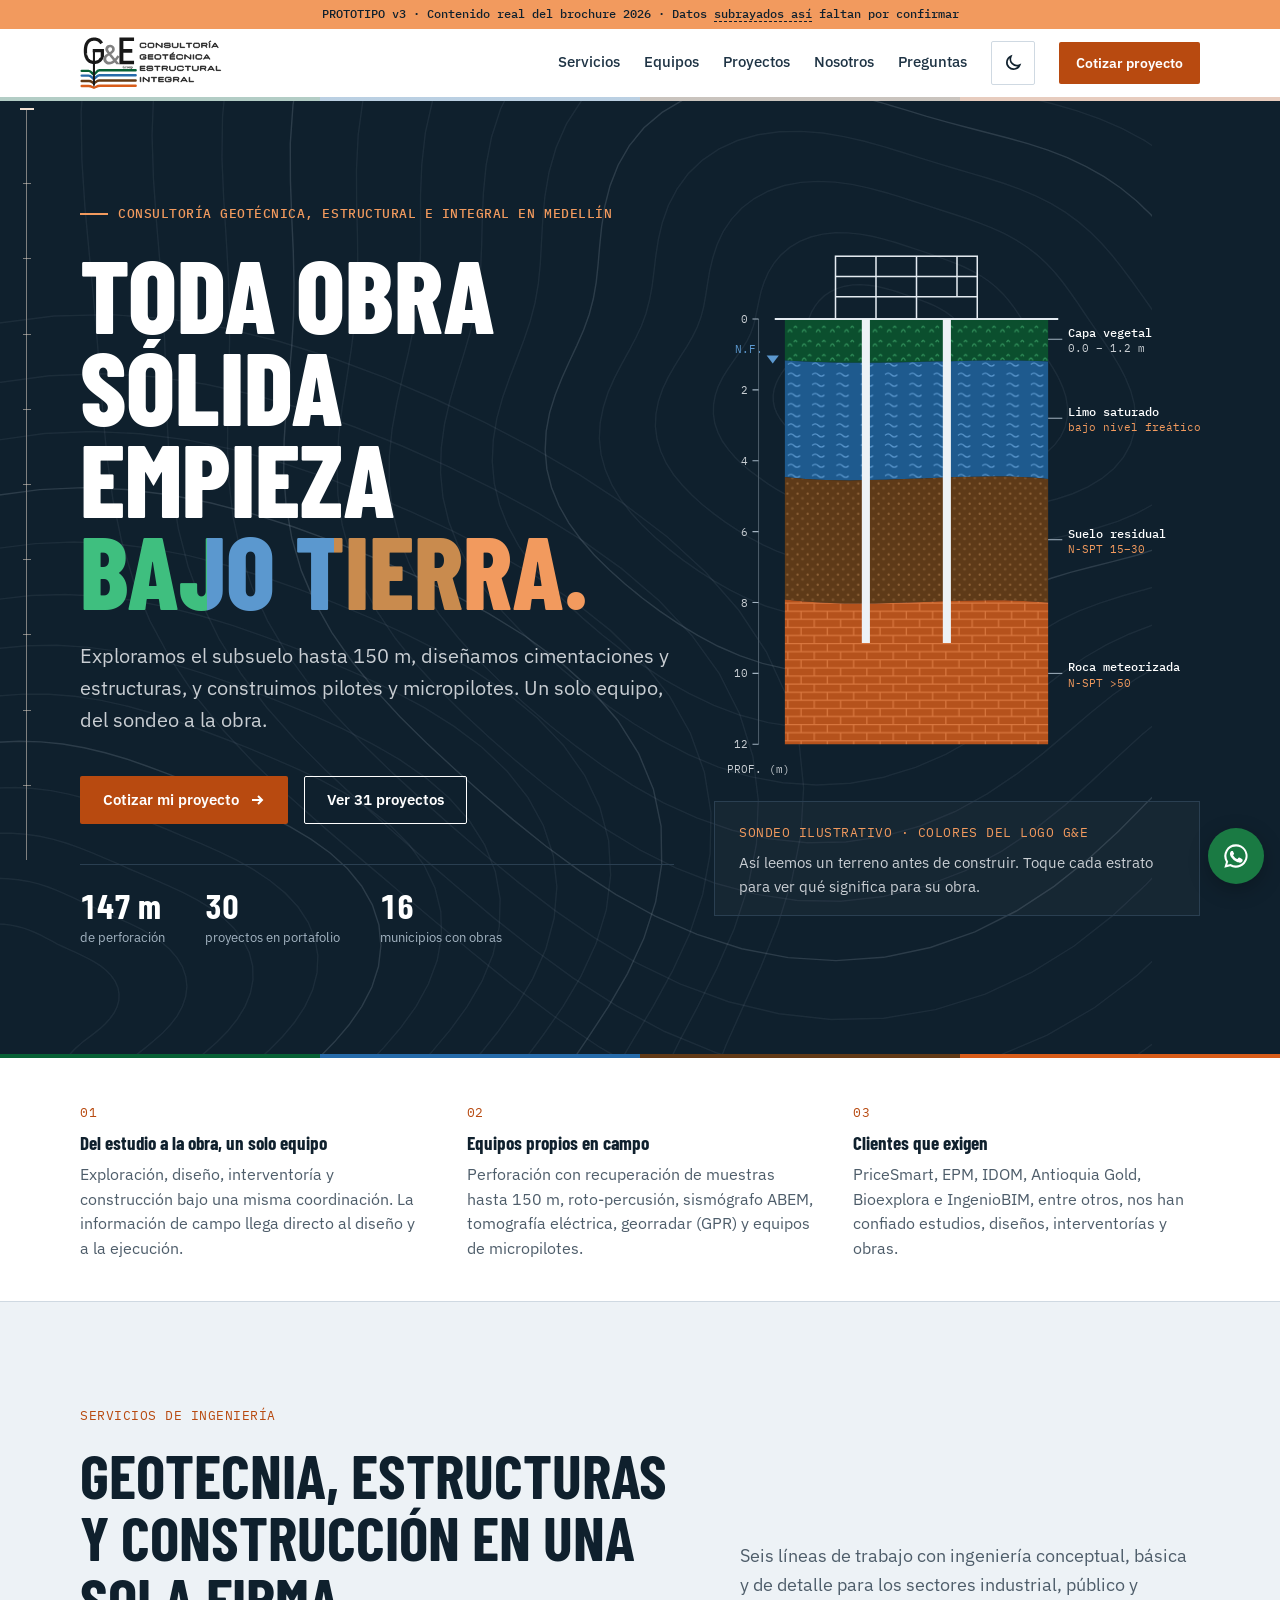
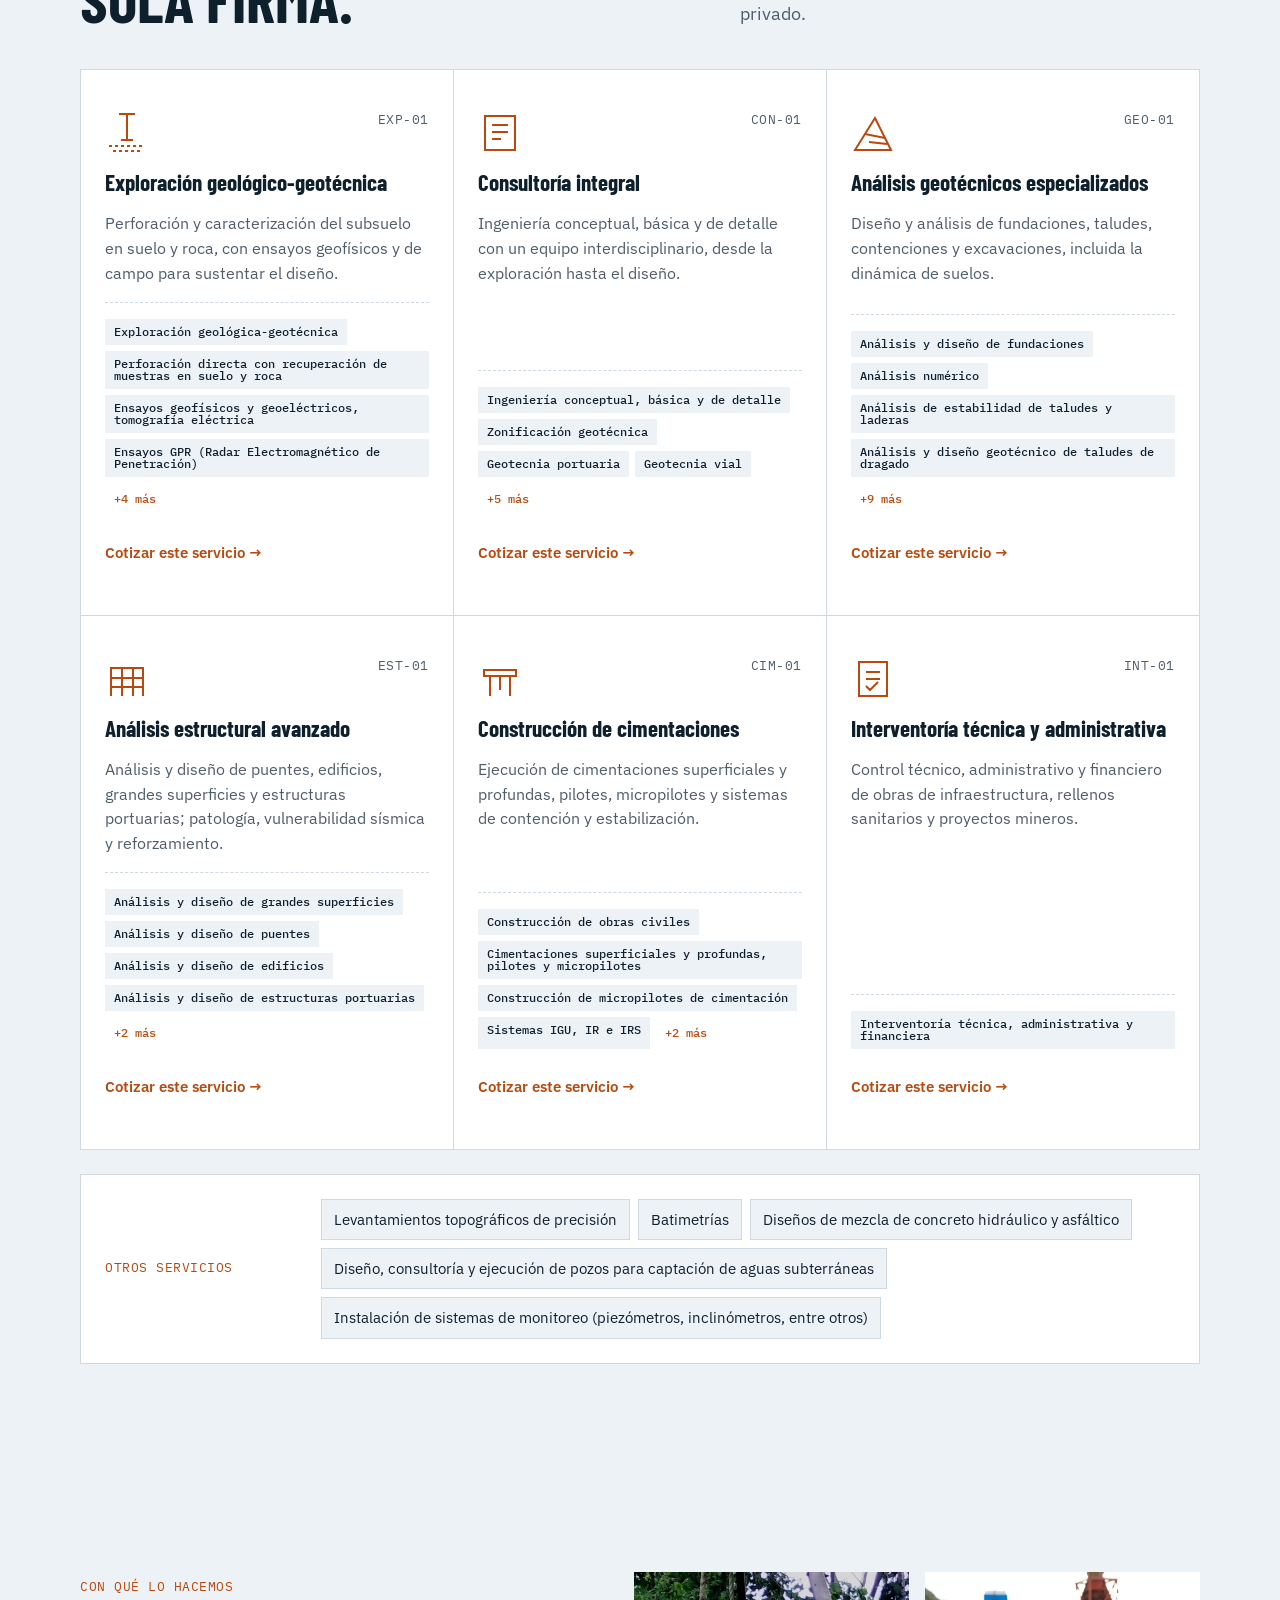
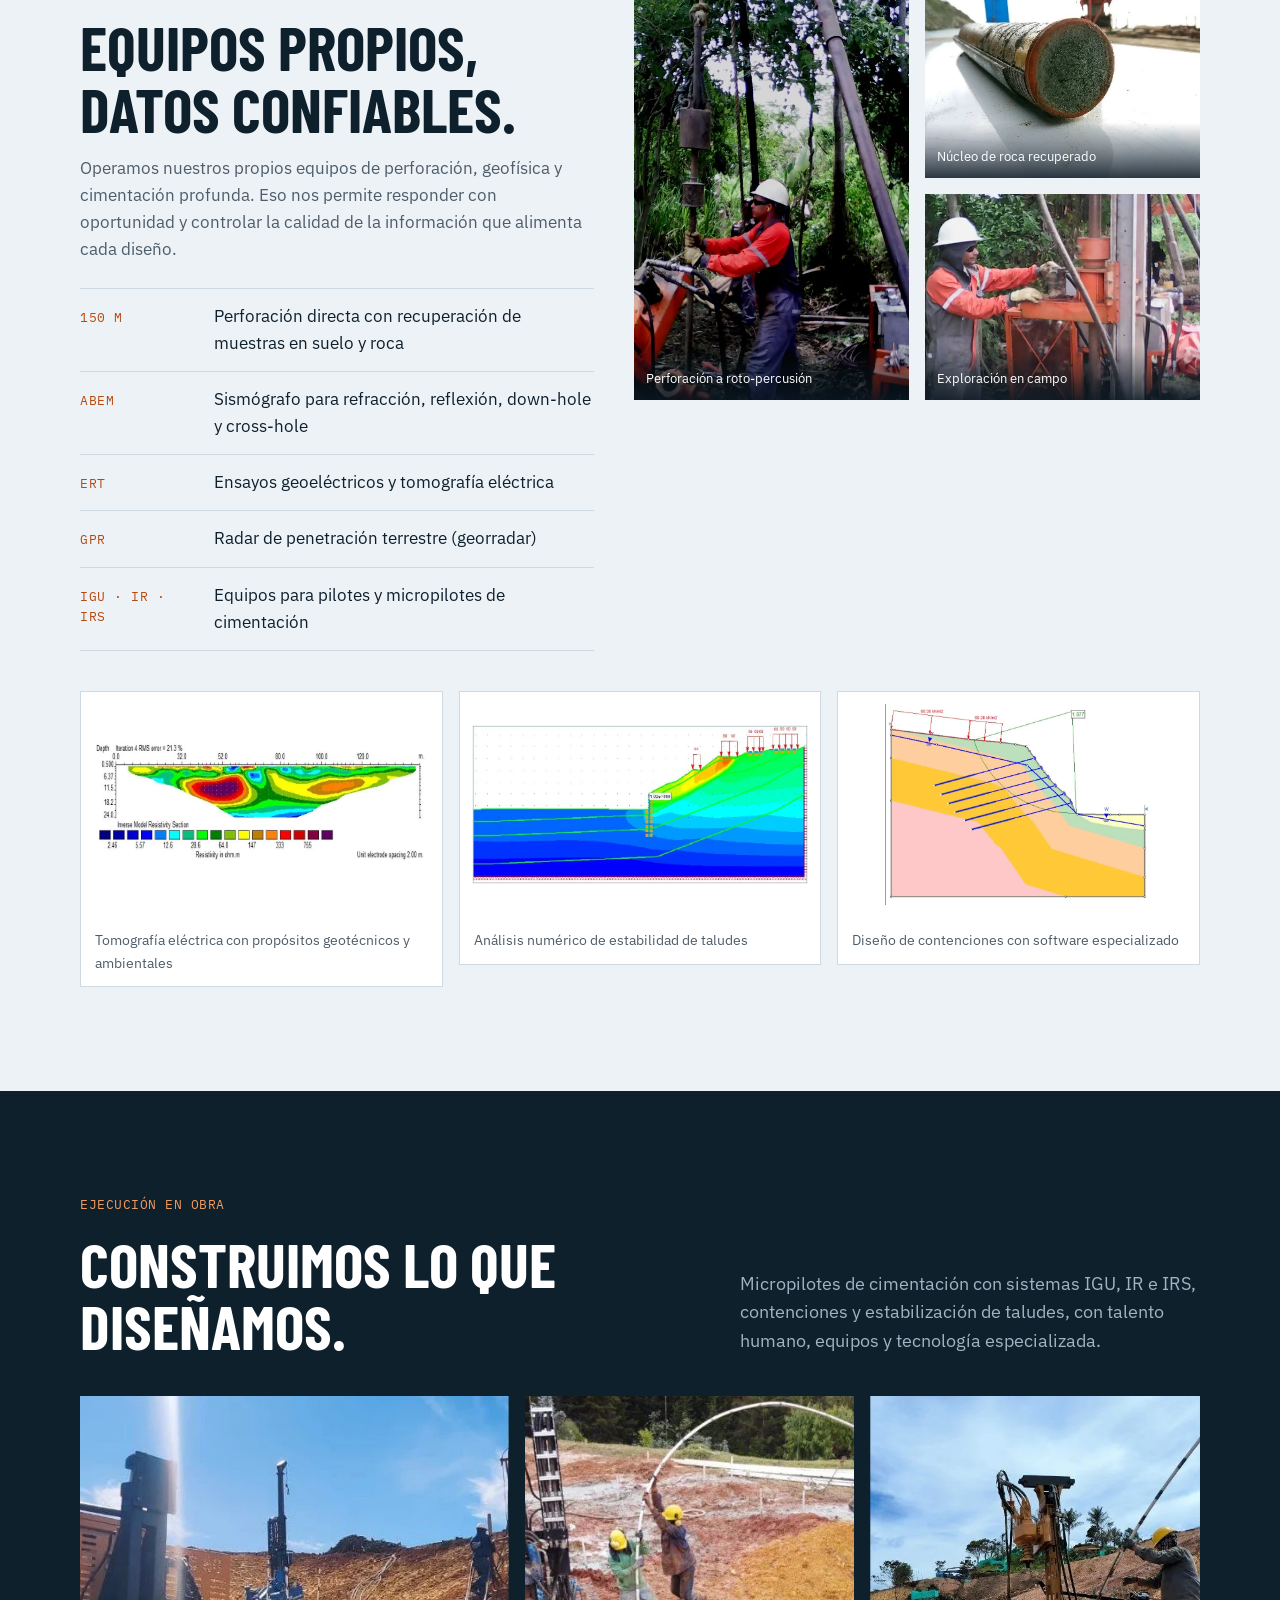
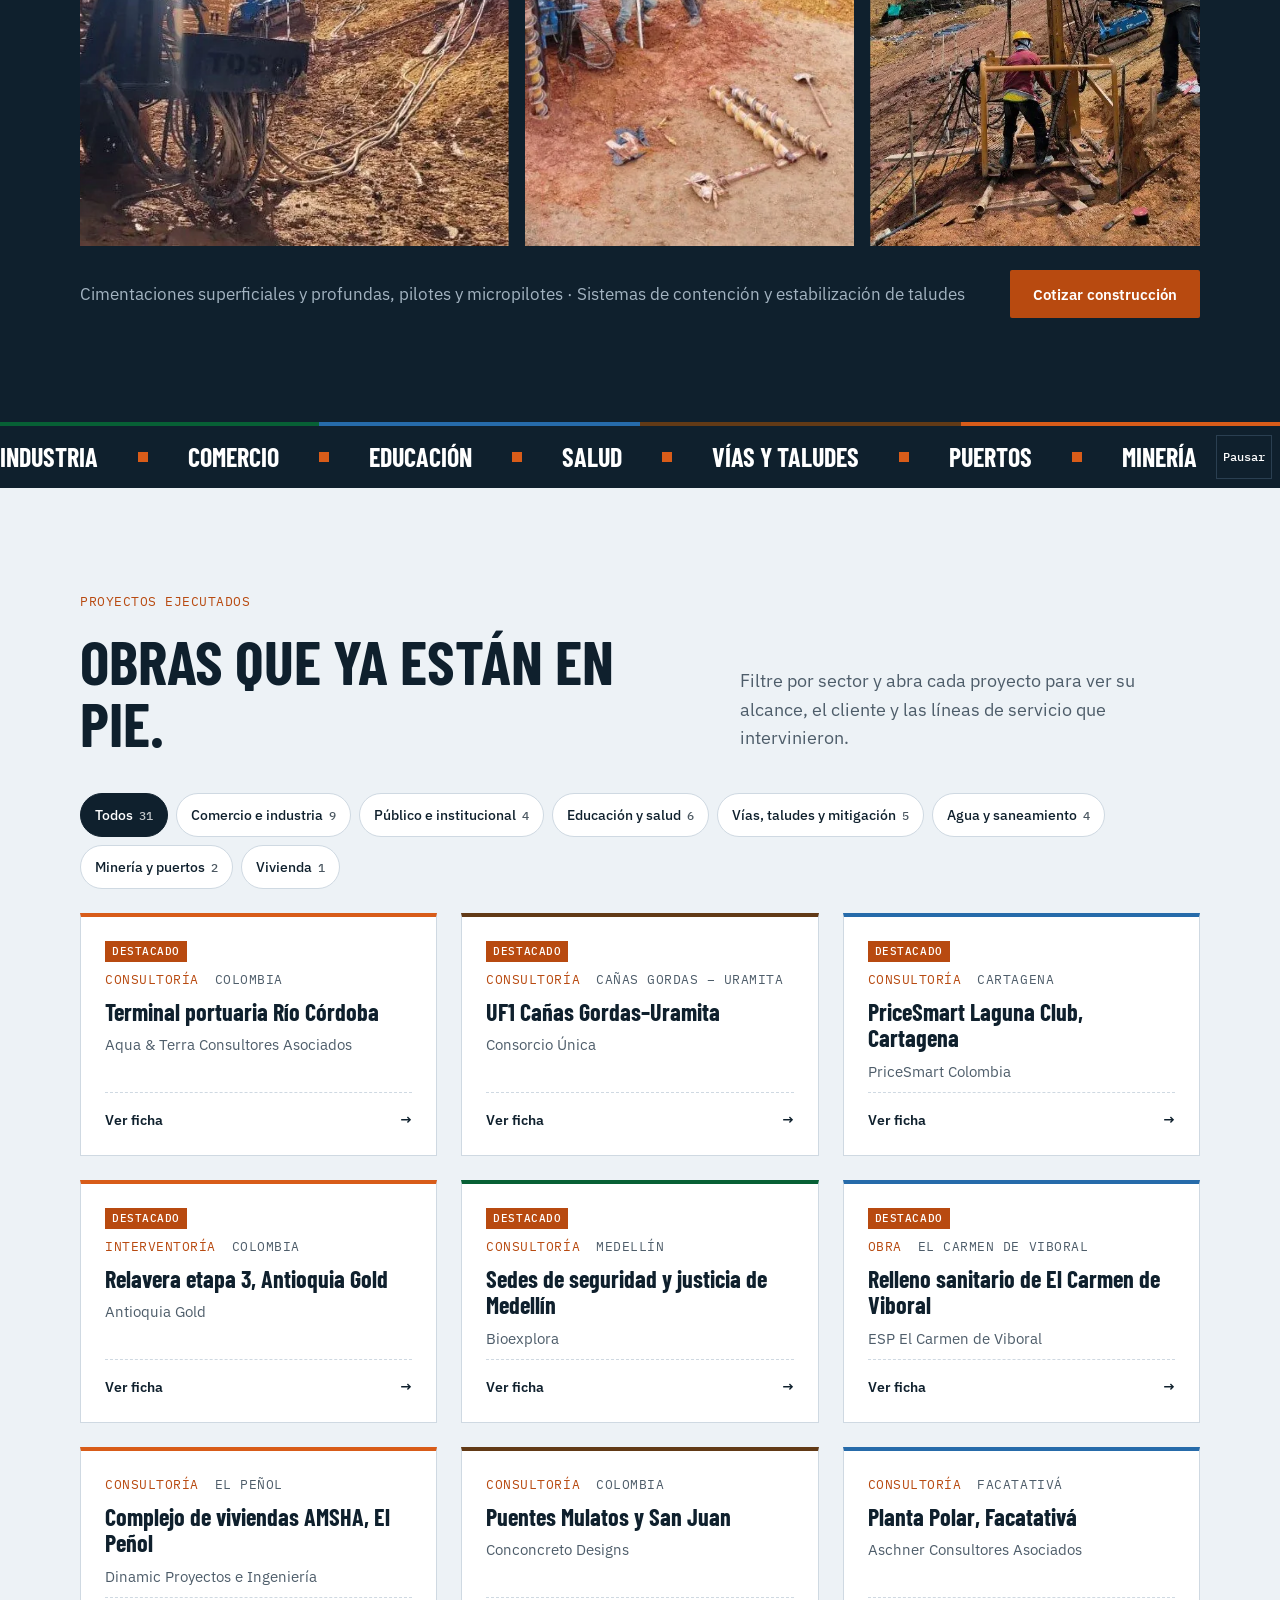
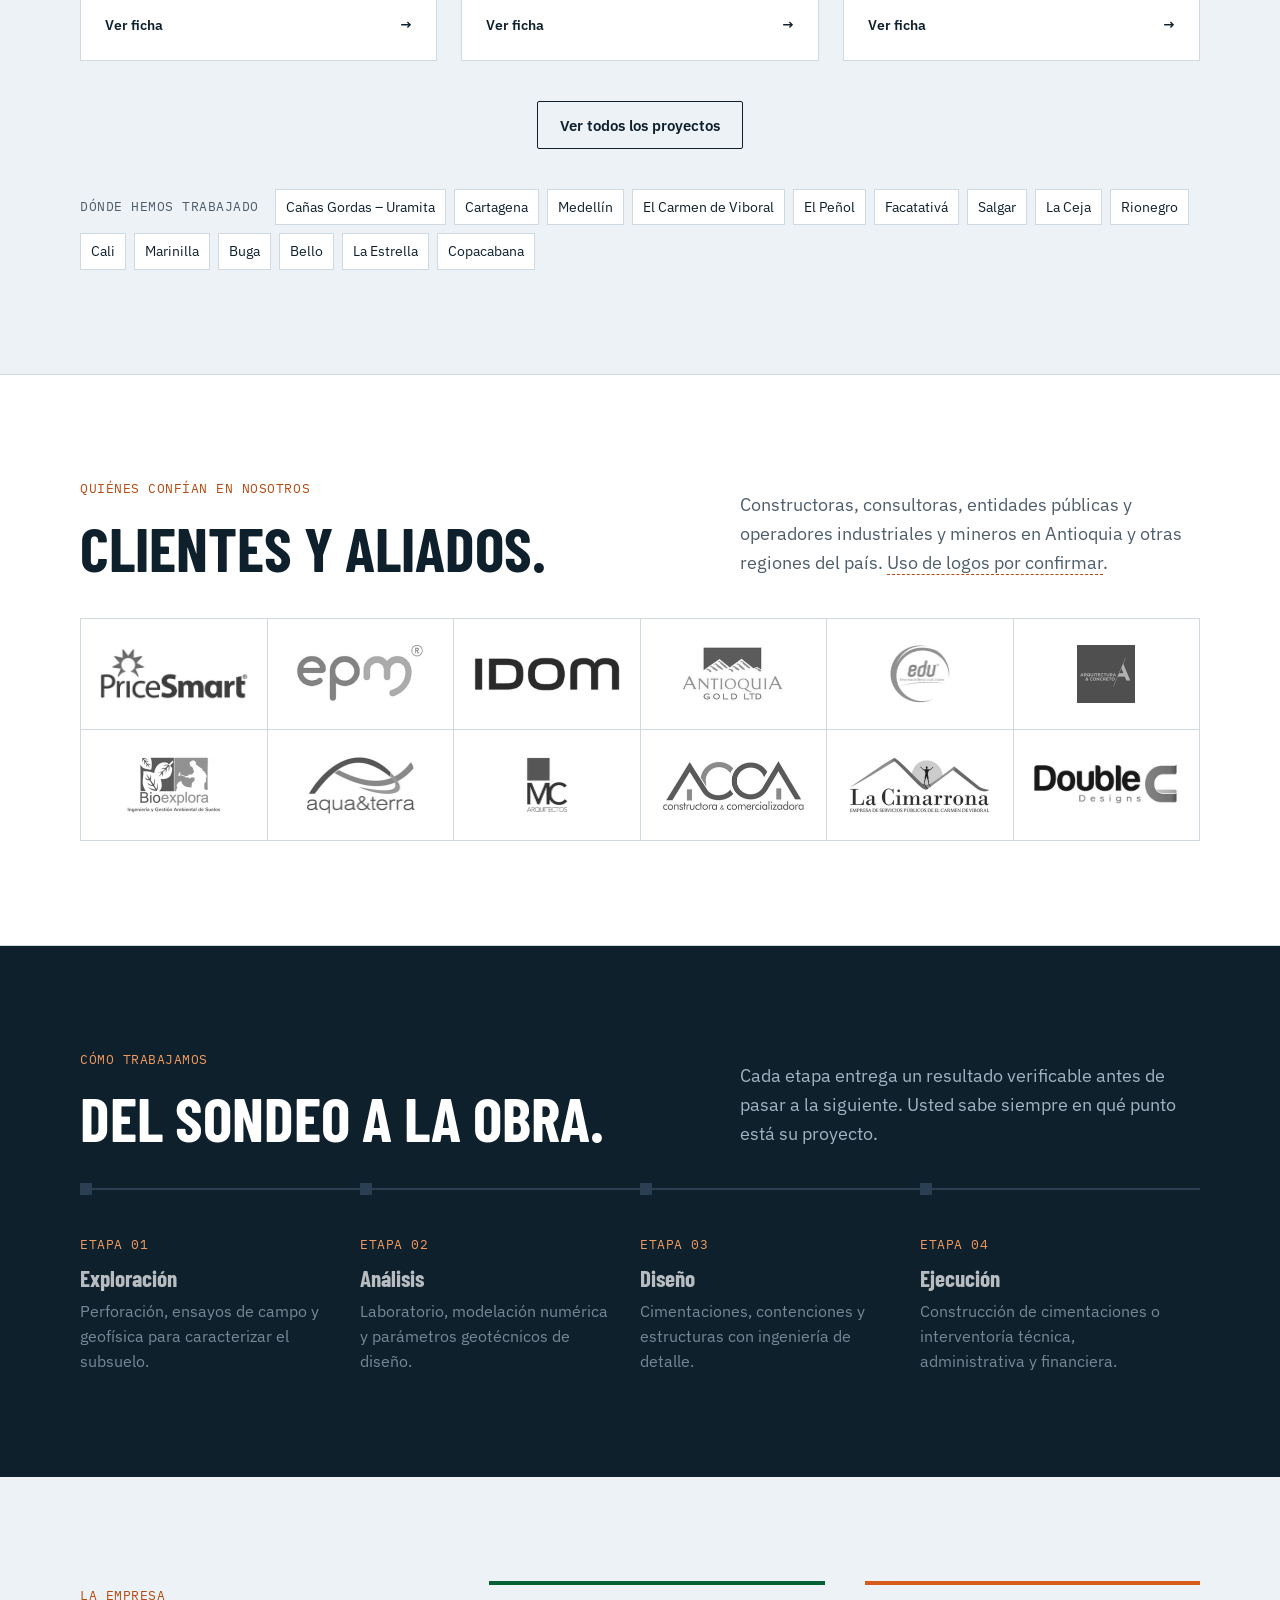
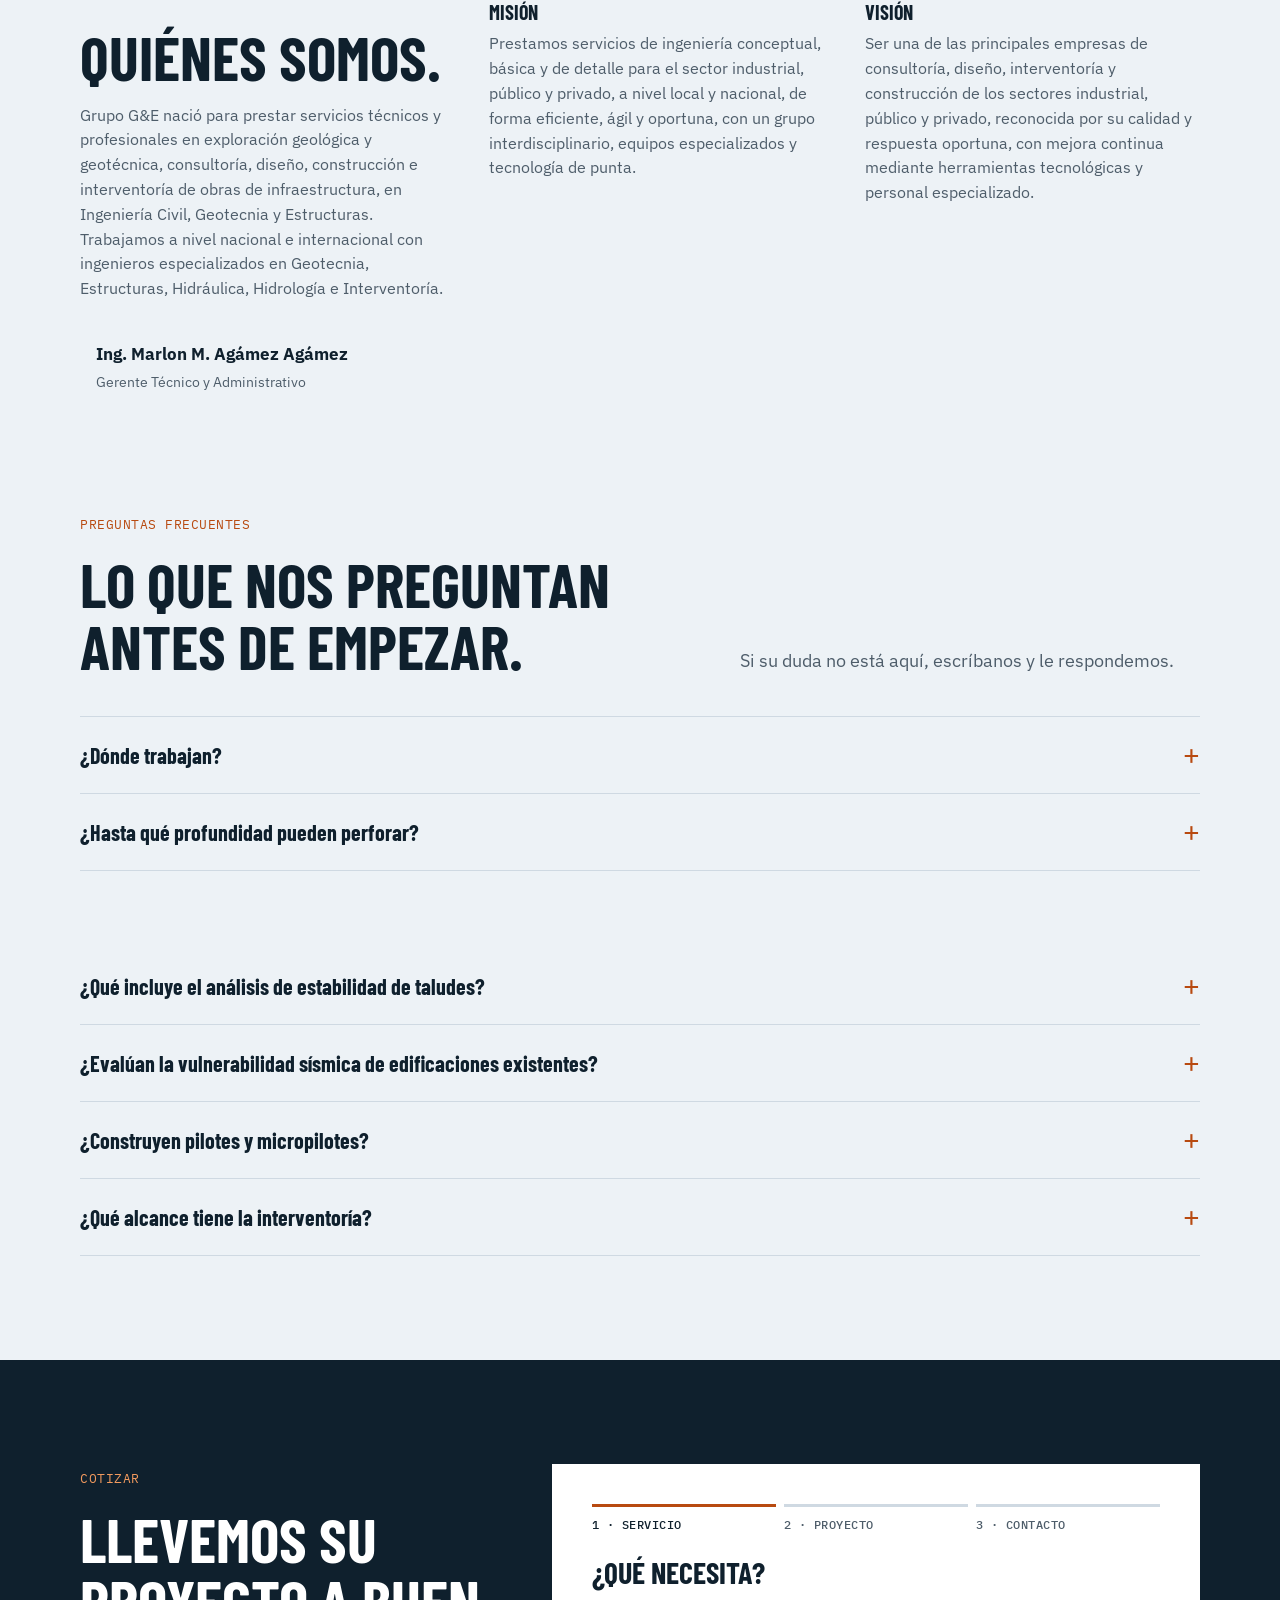
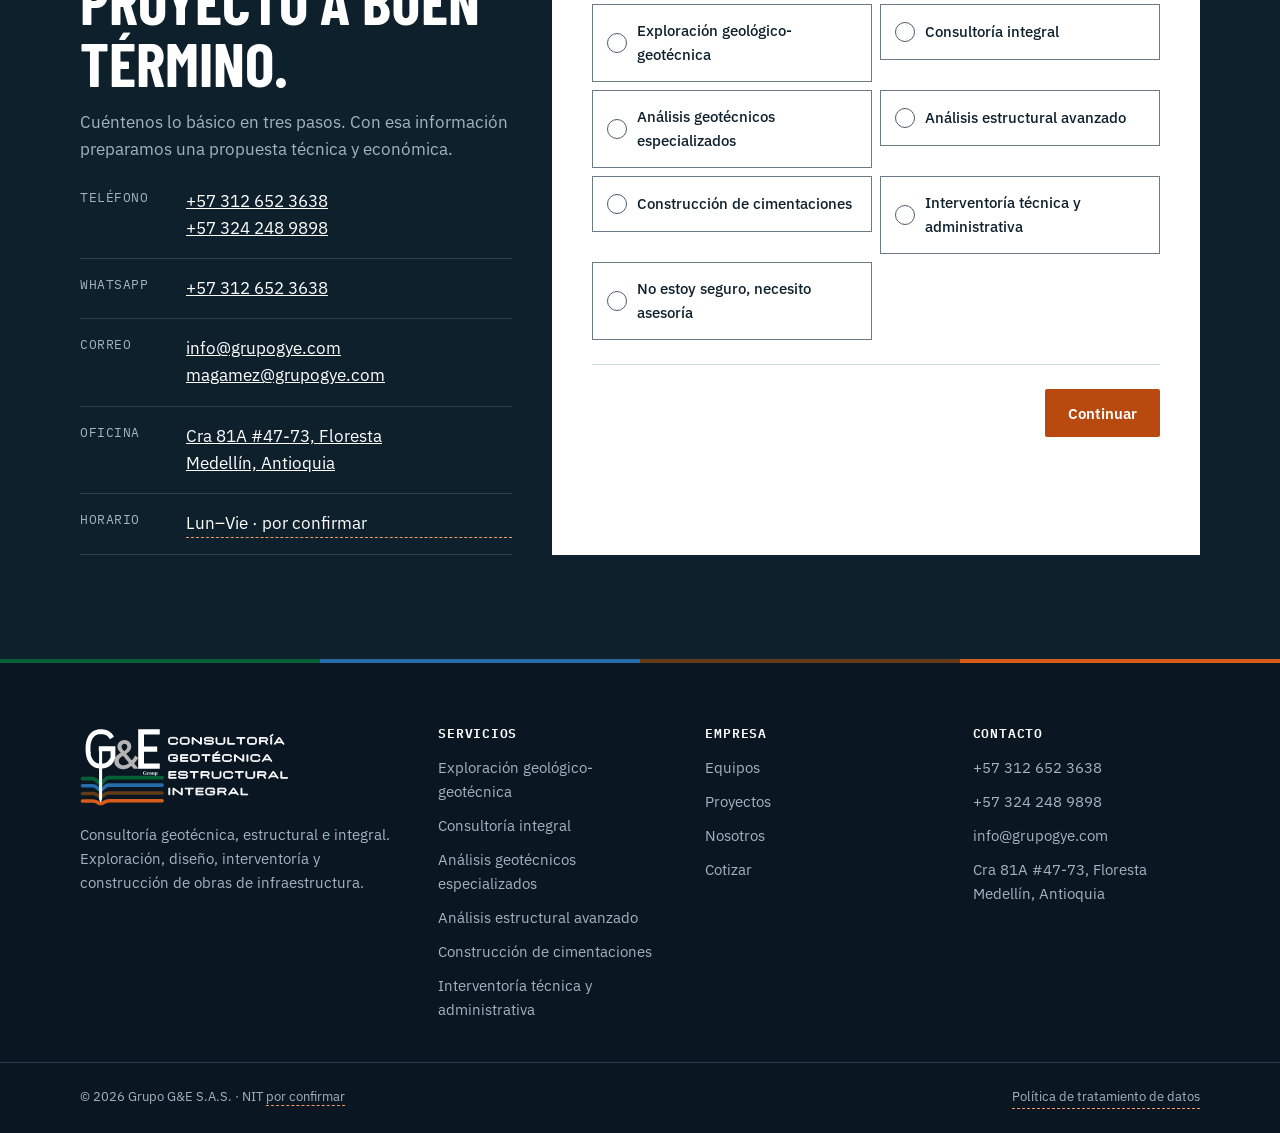
==== commit d235f160: "Publicación del sitio en WordPress (grupogye.com) - scripts/: cliente de la API REST de WordPress (c" ====
--- a/prototipo/v3/index.html
+++ b/prototipo/v3/index.html
@@ -34,8 +34,8 @@
   "logo":"https://grupogye.com/logo-ge-simbolo-512.png",
   "description":"Consultoría geotécnica, estructural e integral: exploración, diseño, interventoría y construcción de obras de infraestructura.",
   "image":"https://grupogye.com/og-ge.jpg",
-  "telephone":"+573242489898",
-  "contactPoint":[{"@type":"ContactPoint","telephone":"+573242489898","contactType":"sales","areaServed":"CO","availableLanguage":"es"},{"@type":"ContactPoint","telephone":"+573126523638","contactType":"customer service","areaServed":"CO","availableLanguage":"es"}],
+  "telephone":"+573126523638",
+  "contactPoint":[{"@type":"ContactPoint","telephone":"+573126523638","contactType":"sales","areaServed":"CO","availableLanguage":"es"},{"@type":"ContactPoint","telephone":"+573242489898","contactType":"customer service","areaServed":"CO","availableLanguage":"es"}],
   "email":"info@grupogye.com",
   "address":{"@type":"PostalAddress","streetAddress":"Cra 81A #47-73, Floresta","addressLocality":"Medellín","addressRegion":"Antioquia","addressCountry":"CO"},
   "areaServed":[{"@type":"City","name":"Medellín"},{"@type":"AdministrativeArea","name":"Antioquia"},{"@type":"Country","name":"Colombia"}],
@@ -303,15 +303,15 @@
       <h2 id="h-quote">Llevemos su proyecto a buen término.</h2>
       <p>Cuéntenos lo básico en tres pasos. Con esa información preparamos una propuesta técnica y económica.</p>
       <ul class="cinfo">
-        <li><span class="mono">Teléfono</span><span><a href="tel:+573242489898">+57 324 248 9898</a><br><a href="tel:+573126523638">+57 312 652 3638</a></span></li>
-        <li><span class="mono">WhatsApp</span><a class="tbd" href="https://wa.me/573242489898" data-wa title="Confirmar que este número tiene WhatsApp">+57 324 248 9898</a></li>
+        <li><span class="mono">Teléfono</span><span><a href="tel:+573126523638">+57 312 652 3638</a><br><a href="tel:+573242489898">+57 324 248 9898</a></span></li>
+        <li><span class="mono">WhatsApp</span><a href="https://wa.me/573126523638" data-wa>+57 312 652 3638</a></li>
         <li><span class="mono">Correo</span><span><a href="mailto:info@grupogye.com">info@grupogye.com</a><br><a href="mailto:magamez@grupogye.com">magamez@grupogye.com</a></span></li>
         <li><span class="mono">Oficina</span><a href="https://www.google.com/maps/search/?api=1&amp;query=Cra+81A+%2347-73+Medell%C3%ADn" target="_blank" rel="noopener">Cra 81A #47-73, Floresta<br>Medellín, Antioquia</a></li>
         <li><span class="mono">Horario</span><span class="tbd" title="Por confirmar">Lun–Vie · por confirmar</span></li>
       </ul>
     </div>
 
-    <noscript><p class="wizard" style="margin:0">Para cotizar escriba a <a href="mailto:info@grupogye.com">info@grupogye.com</a> o llame al <a href="tel:+573242489898">+57 324 248 9898</a>.</p></noscript>
+    <noscript><p class="wizard" style="margin:0">Para cotizar escriba a <a href="mailto:info@grupogye.com">info@grupogye.com</a> o llame al <a href="tel:+573126523638">+57 312 652 3638</a>.</p></noscript>
     <form class="wizard" id="wizard" novalidate>
       <ol class="wsteps" aria-label="Pasos"><li class="current" aria-current="step">1 · Servicio</li><li>2 · Proyecto</li><li>3 · Contacto</li></ol>
 
@@ -380,12 +380,12 @@
     </div>
     <div><h2>Servicios</h2><ul id="footSvc"></ul></div>
     <div><h2>Empresa</h2><ul><li><a href="#equipos">Equipos</a></li><li><a href="#proyectos">Proyectos</a></li><li><a href="#nosotros">Nosotros</a></li><li><a href="#cotizar">Cotizar</a></li></ul></div>
-    <div><h2>Contacto</h2><ul><li><a href="tel:+573242489898">+57 324 248 9898</a></li><li><a href="mailto:info@grupogye.com">info@grupogye.com</a></li><li>Cra 81A #47-73, Floresta<br>Medellín, Antioquia</li></ul></div>
+    <div><h2>Contacto</h2><ul><li><a href="tel:+573126523638">+57 312 652 3638</a></li><li><a href="tel:+573242489898">+57 324 248 9898</a></li><li><a href="mailto:info@grupogye.com">info@grupogye.com</a></li><li>Cra 81A #47-73, Floresta<br>Medellín, Antioquia</li></ul></div>
   </div>
   <div class="legal"><div class="wrap"><span>© 2026 Grupo G&amp;E S.A.S. · NIT <span class="tbd">por confirmar</span></span><span class="tbd" title="Pendiente: publicar en /politica-de-privacidad/">Política de tratamiento de datos</span></div></div>
 </footer>
 
-<a class="wa" href="https://wa.me/573242489898" data-wa aria-label="Escribir por WhatsApp a Grupo G&amp;E">
+<a class="wa" href="https://wa.me/573126523638" data-wa aria-label="Escribir por WhatsApp a Grupo G&amp;E">
   <svg width="28" height="28" viewBox="0 0 24 24" aria-hidden="true" fill="currentColor"><path d="M12 2a10 10 0 0 0-8.6 15.1L2 22l5-1.3A10 10 0 1 0 12 2zm0 18.2a8.2 8.2 0 0 1-4.2-1.2l-.3-.2-3 .8.8-2.9-.2-.3A8.2 8.2 0 1 1 12 20.2zm4.5-6.1c-.2-.1-1.5-.7-1.7-.8s-.4-.1-.6.1-.7.8-.8 1-.3.2-.5.1a6.7 6.7 0 0 1-3.3-2.9c-.3-.4.3-.4.7-1.3.1-.2 0-.3 0-.4l-.8-1.8c-.2-.5-.4-.4-.6-.4h-.5a1 1 0 0 0-.7.3 3 3 0 0 0-.9 2.2 5.2 5.2 0 0 0 1.1 2.8 11.9 11.9 0 0 0 4.6 4c1.7.7 2.4.8 3.2.7a2.8 2.8 0 0 0 1.8-1.3 2.3 2.3 0 0 0 .2-1.3c-.1-.1-.3-.2-.5-.3z"/></svg>
 </a>
 
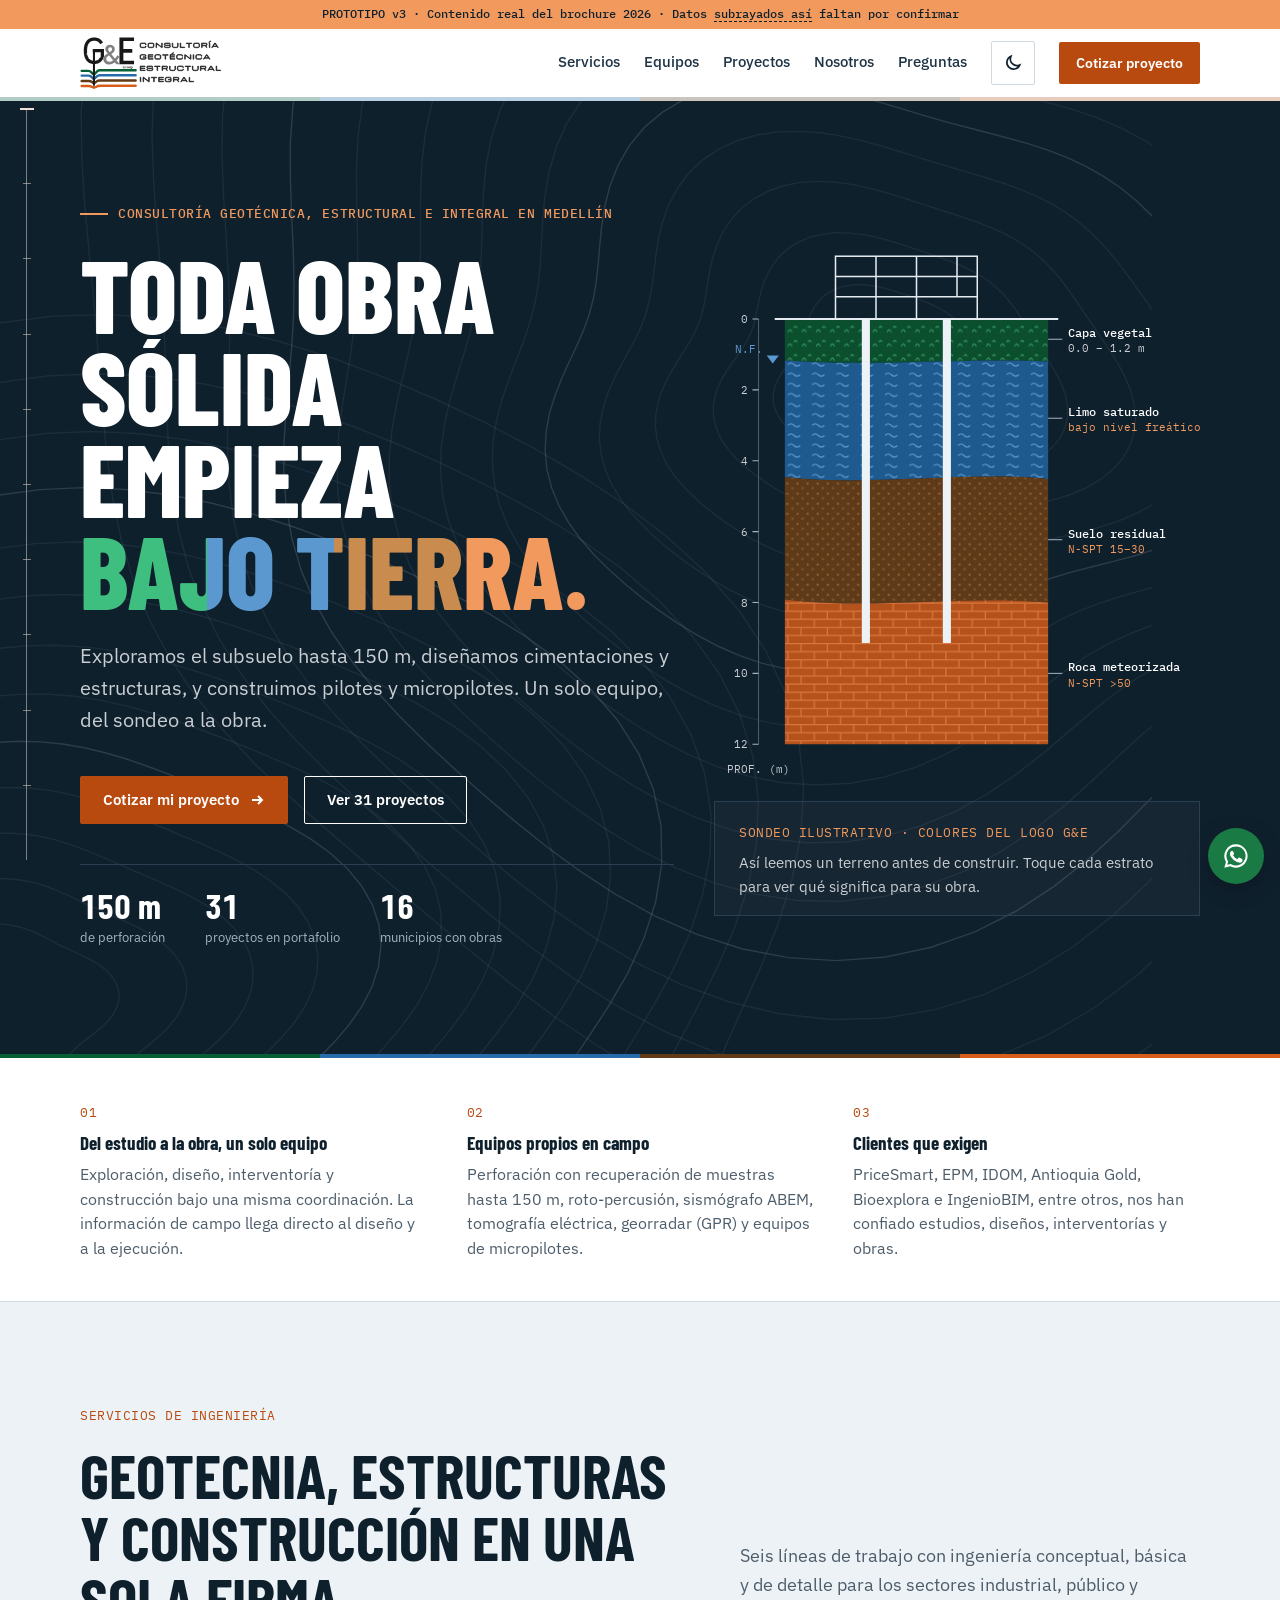
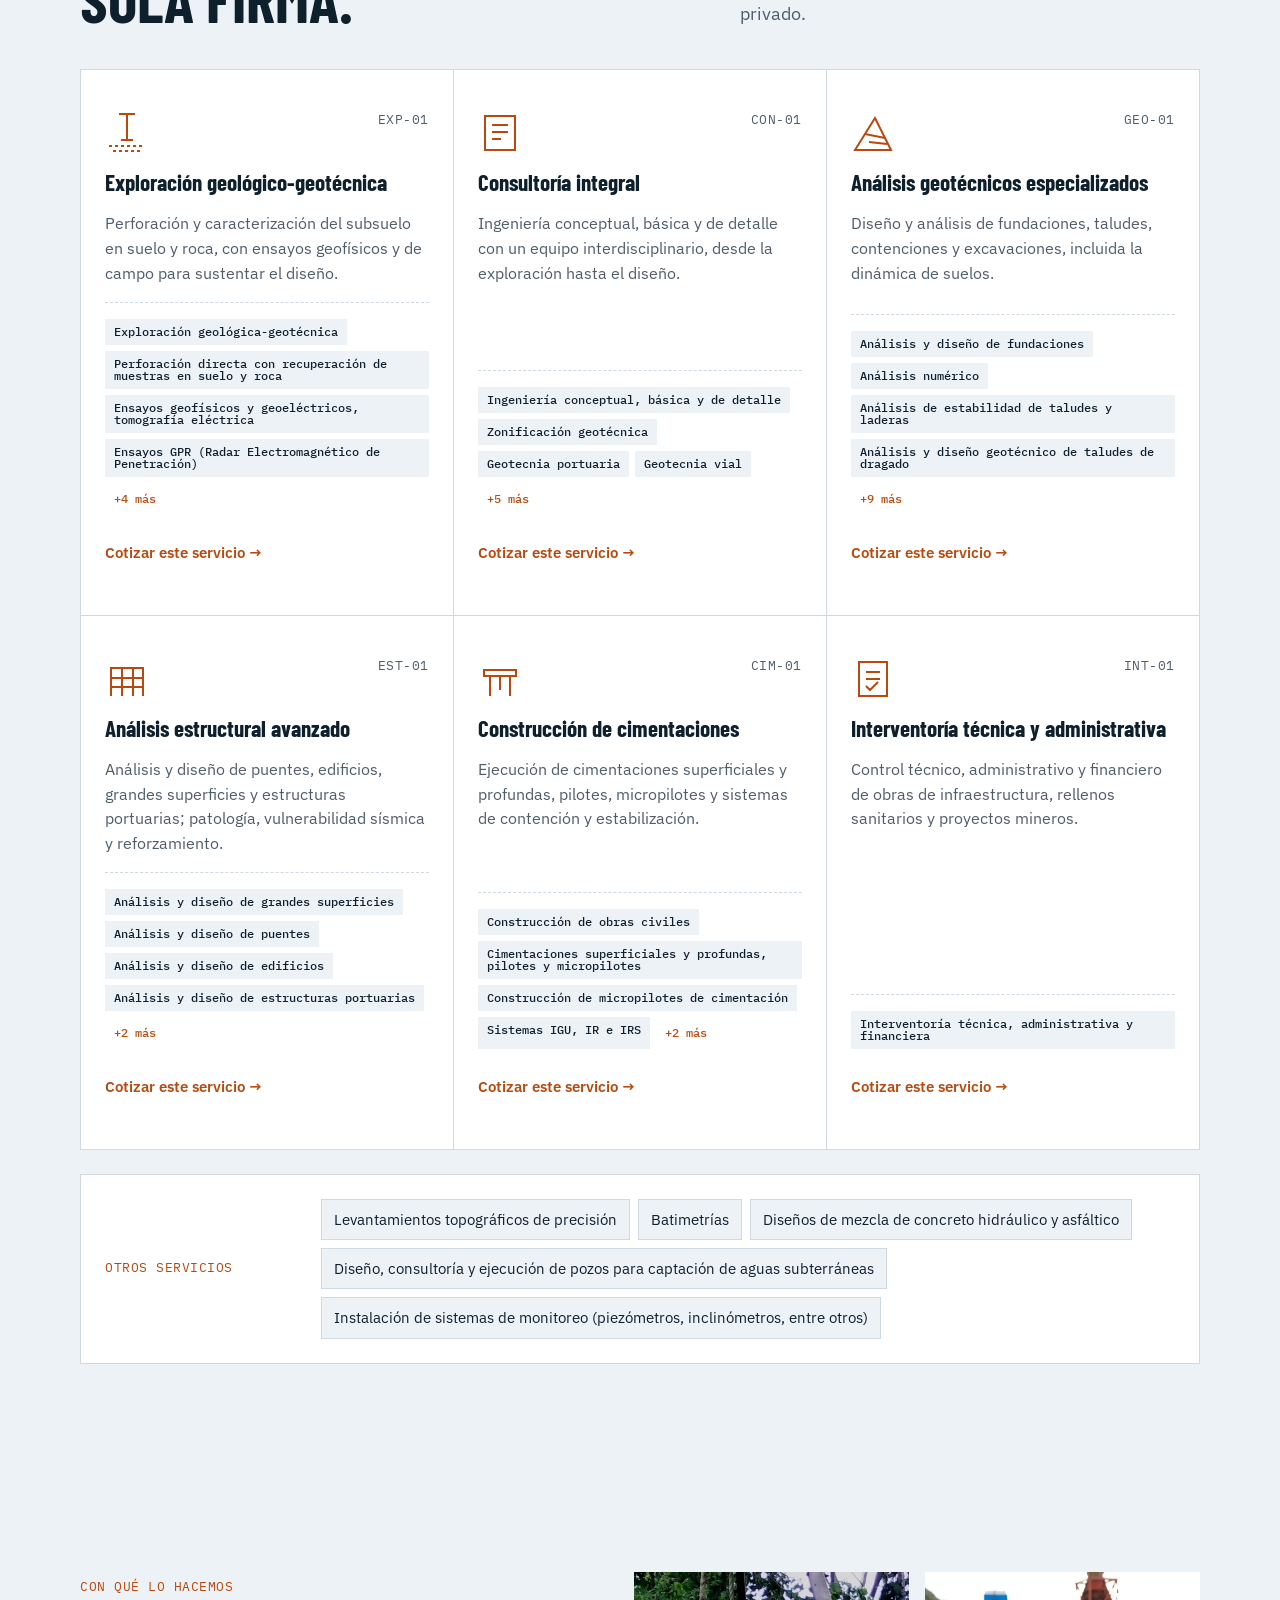
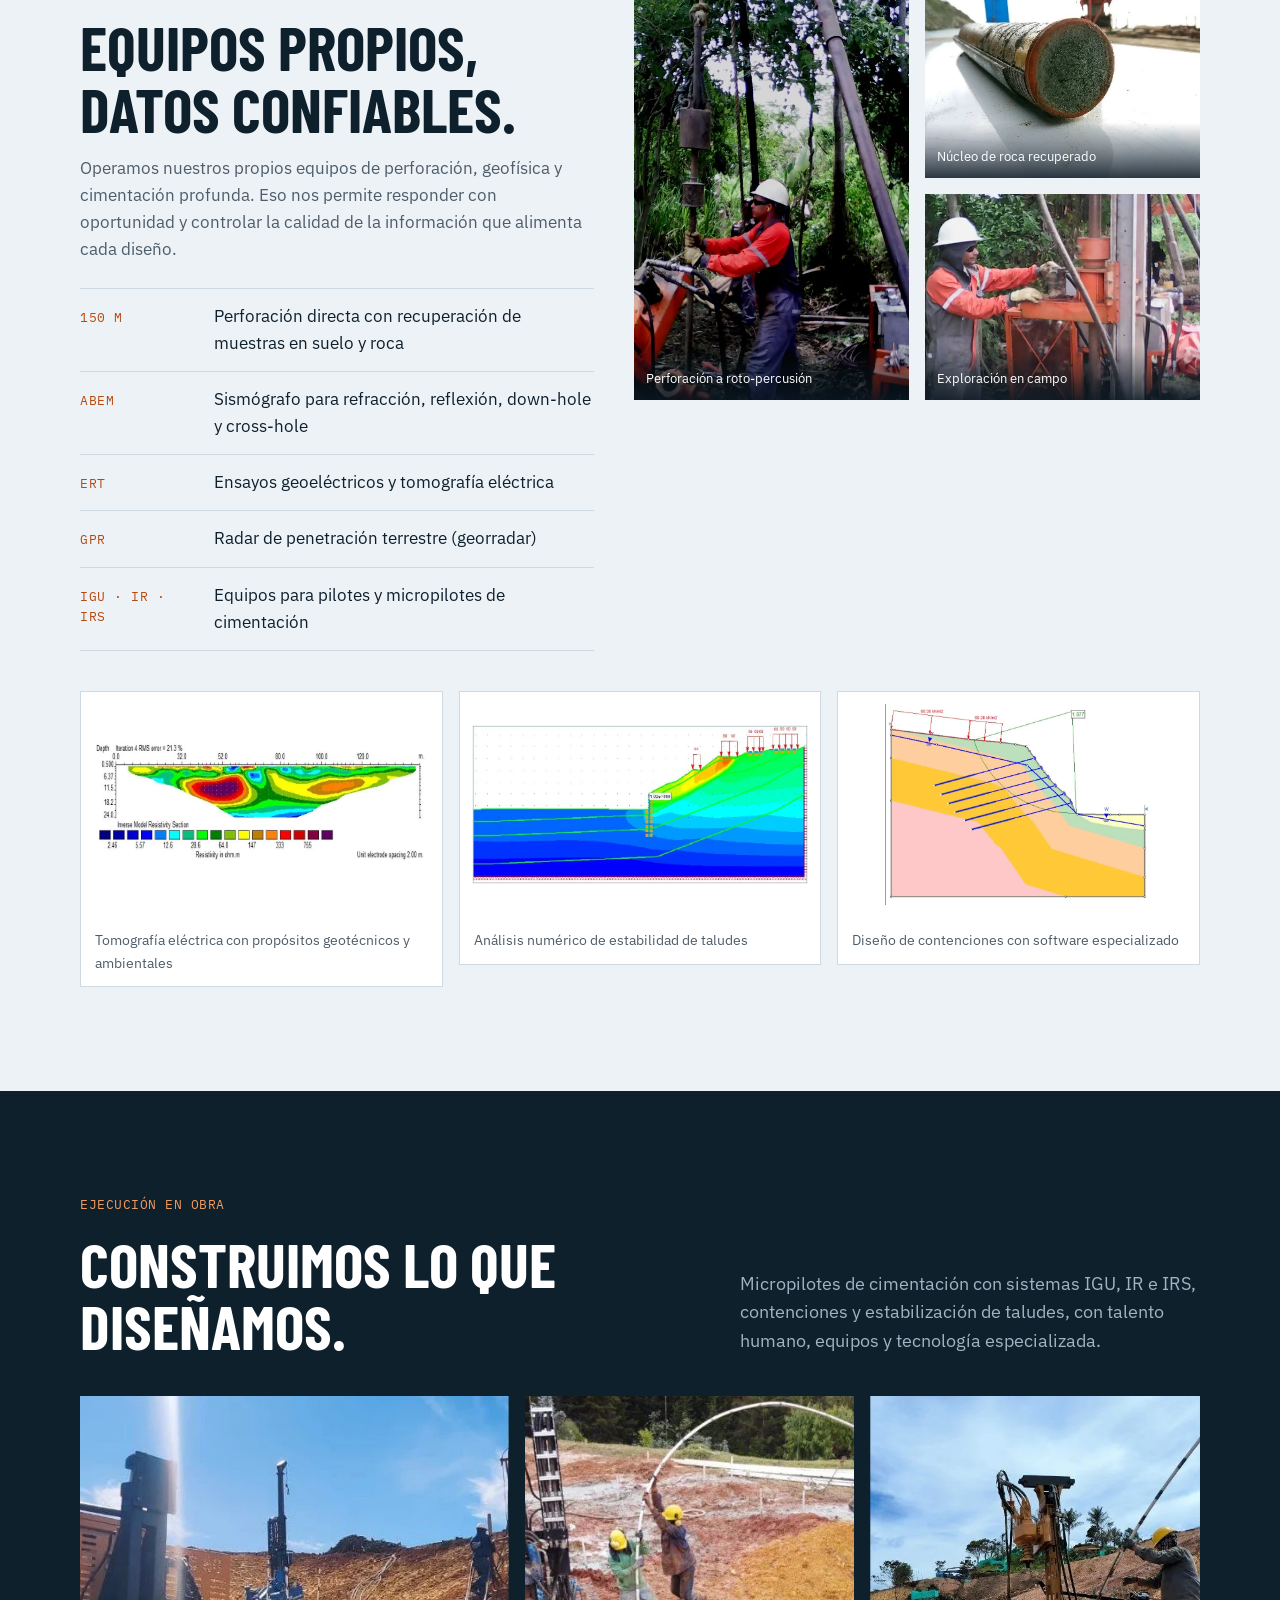
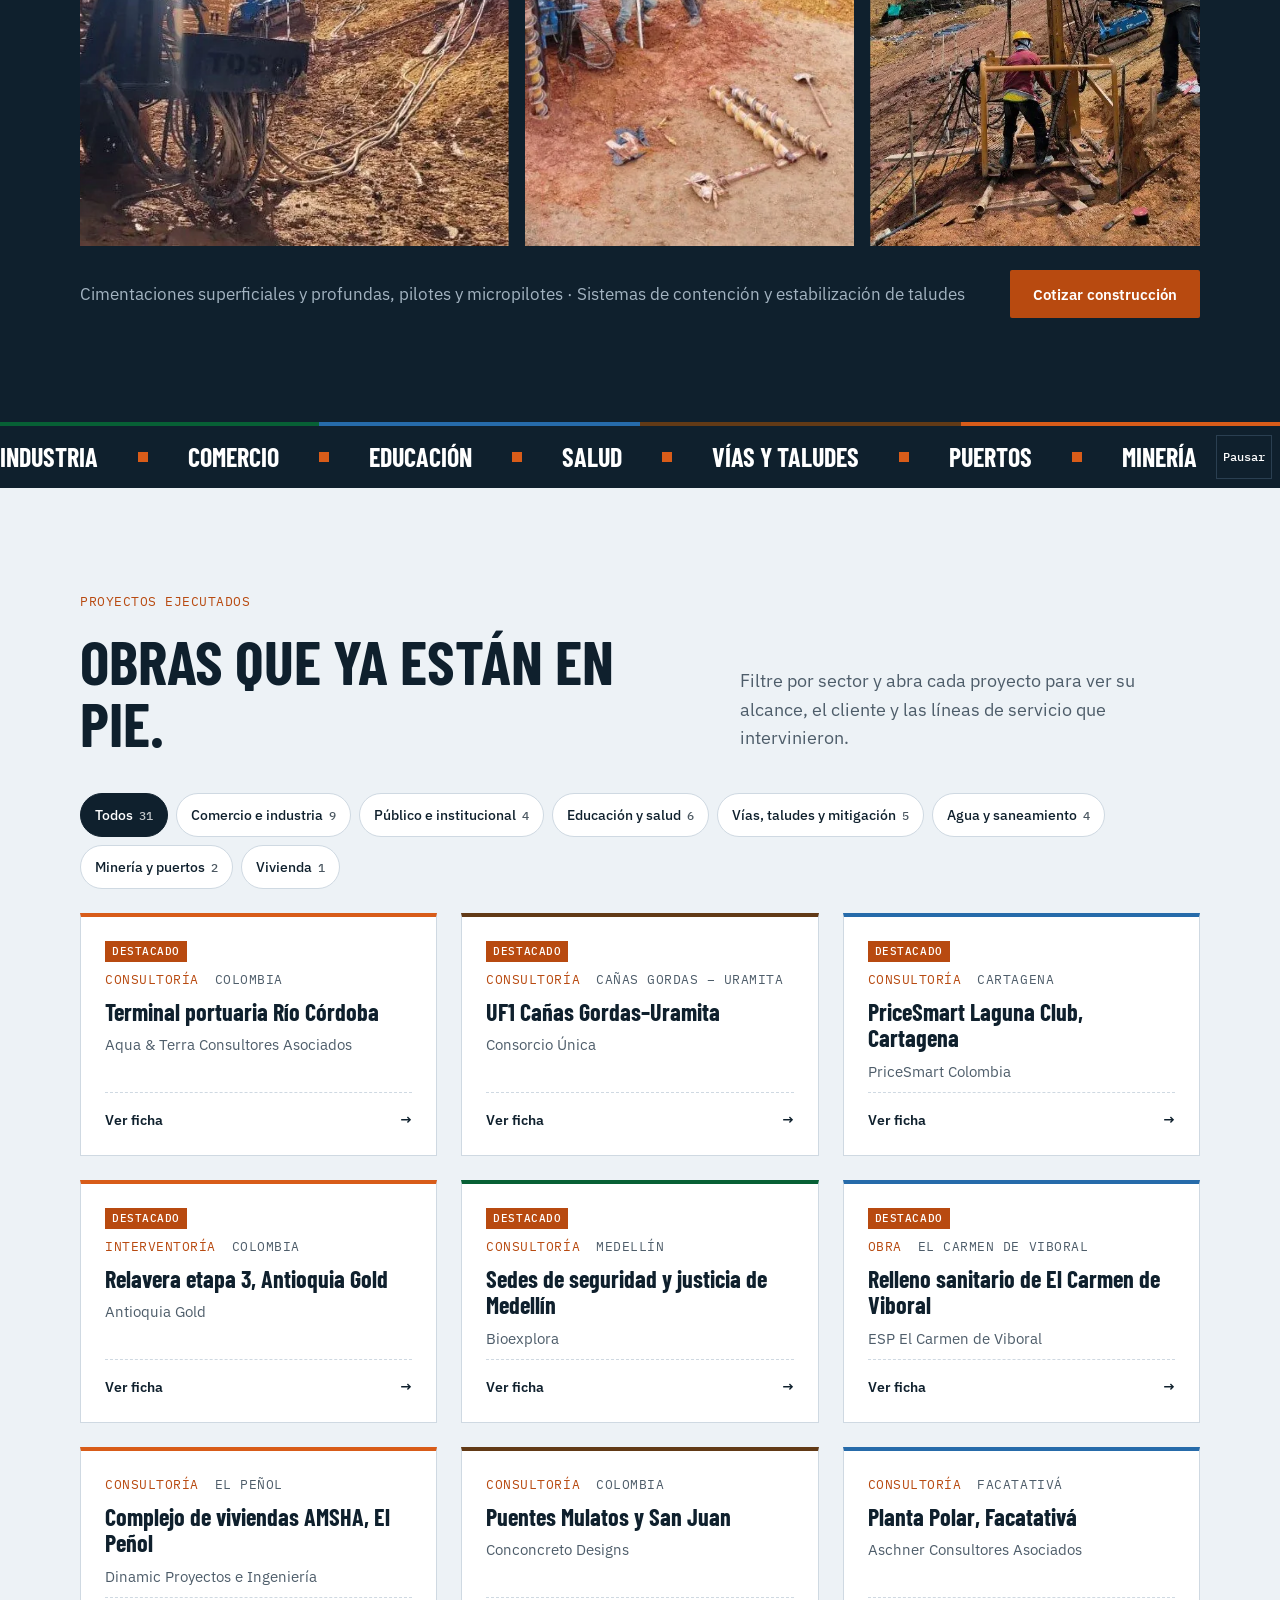
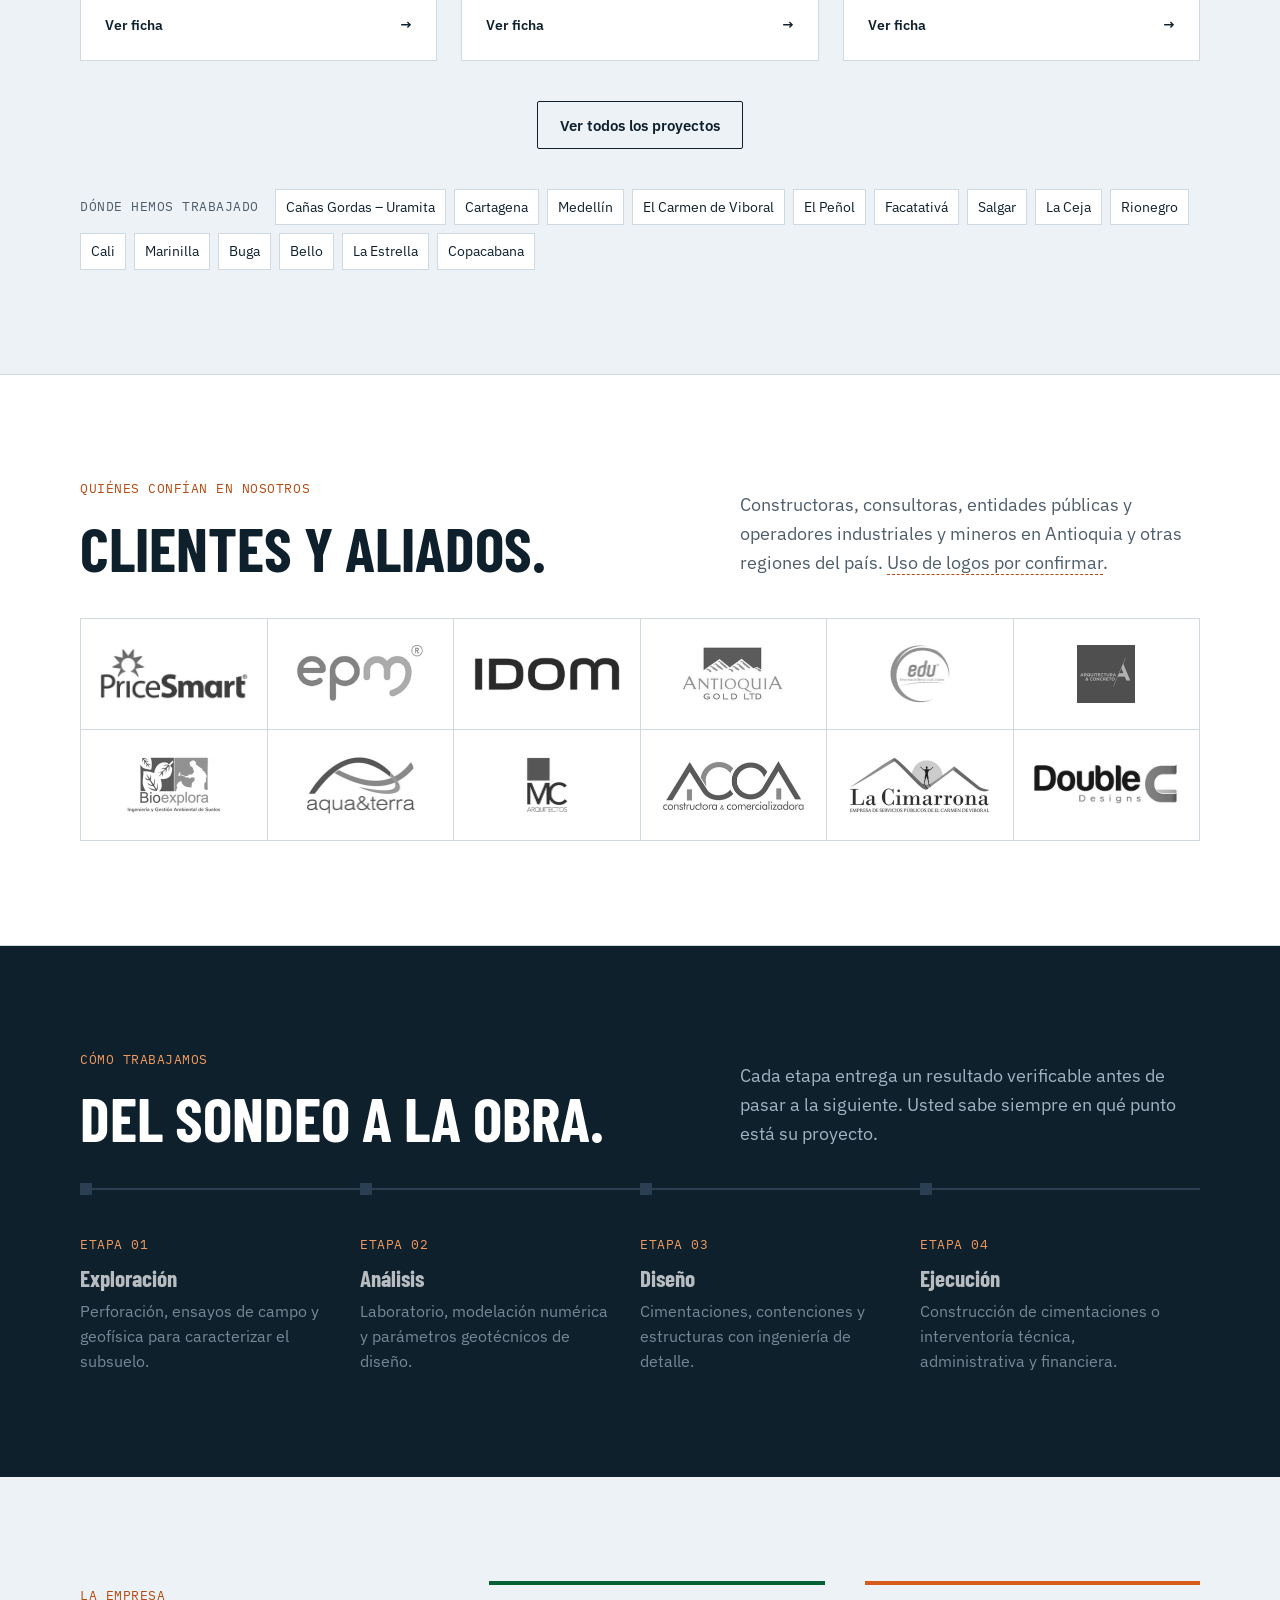
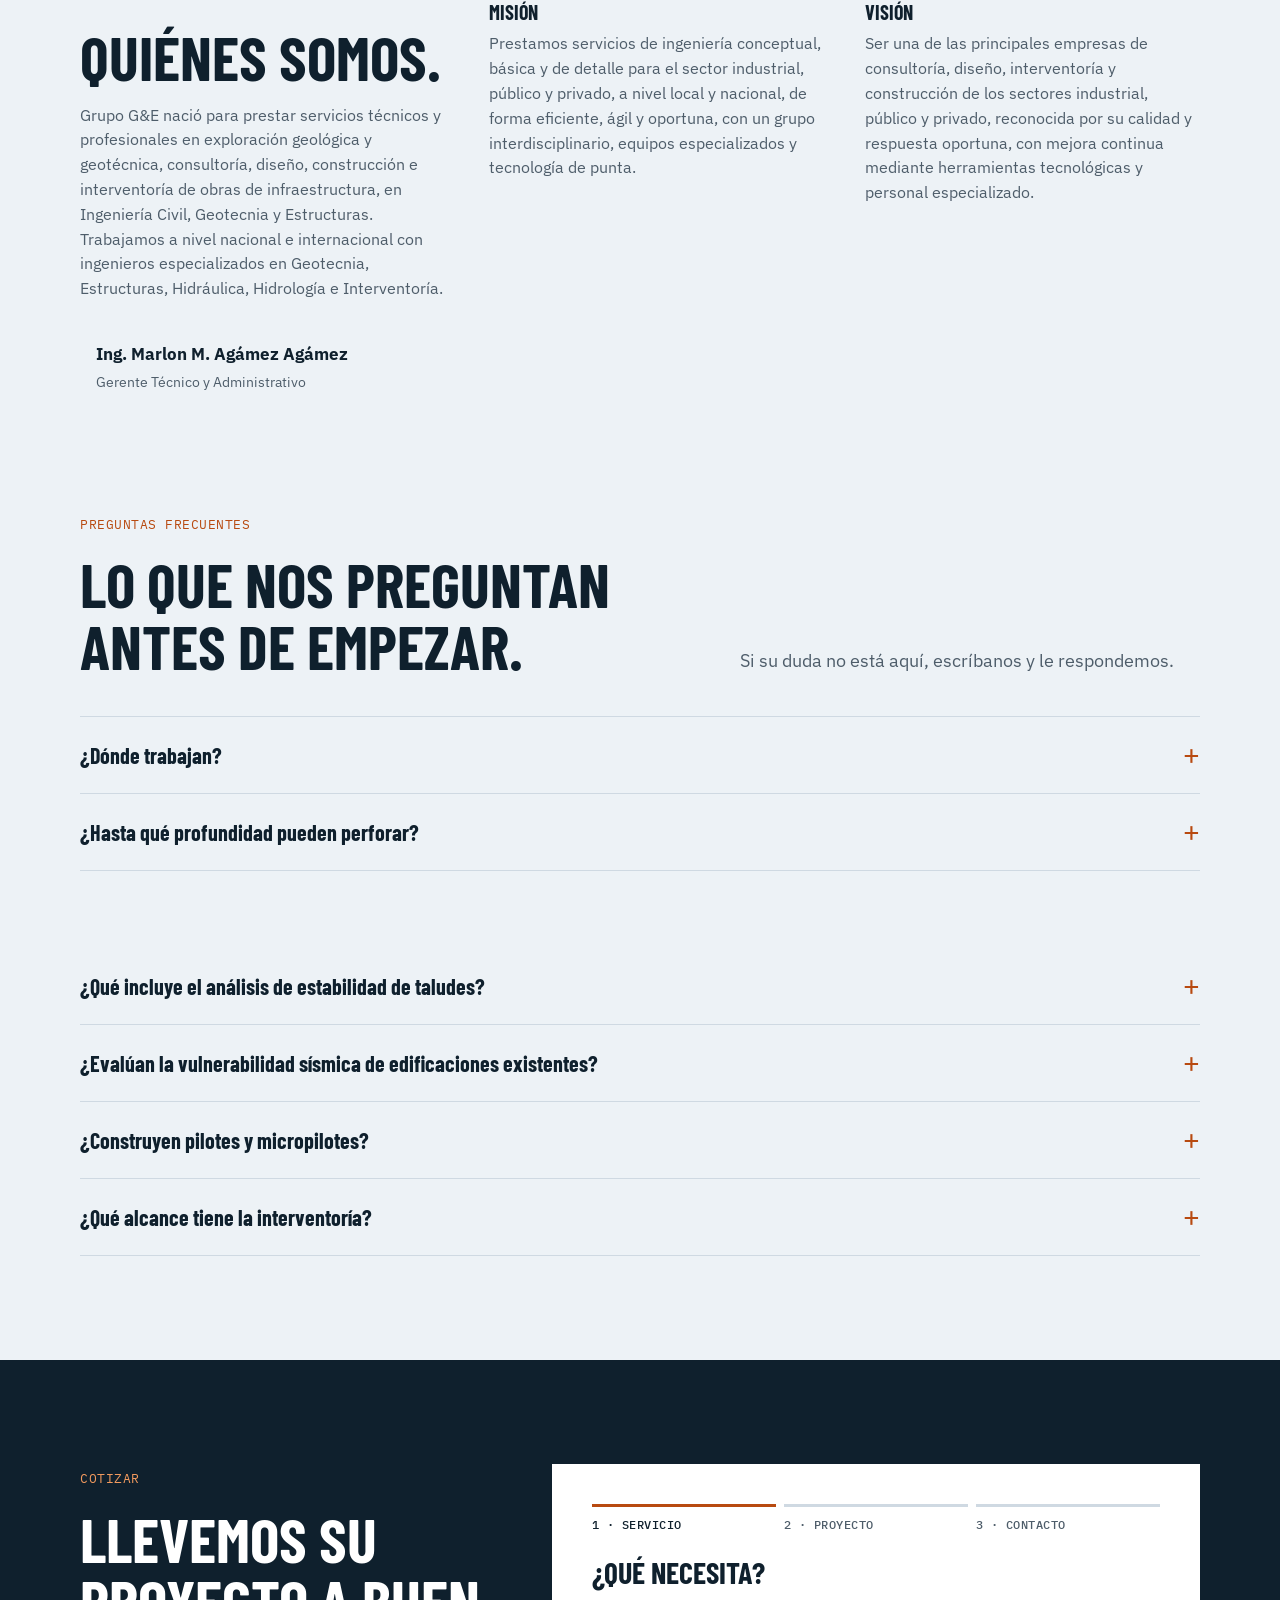
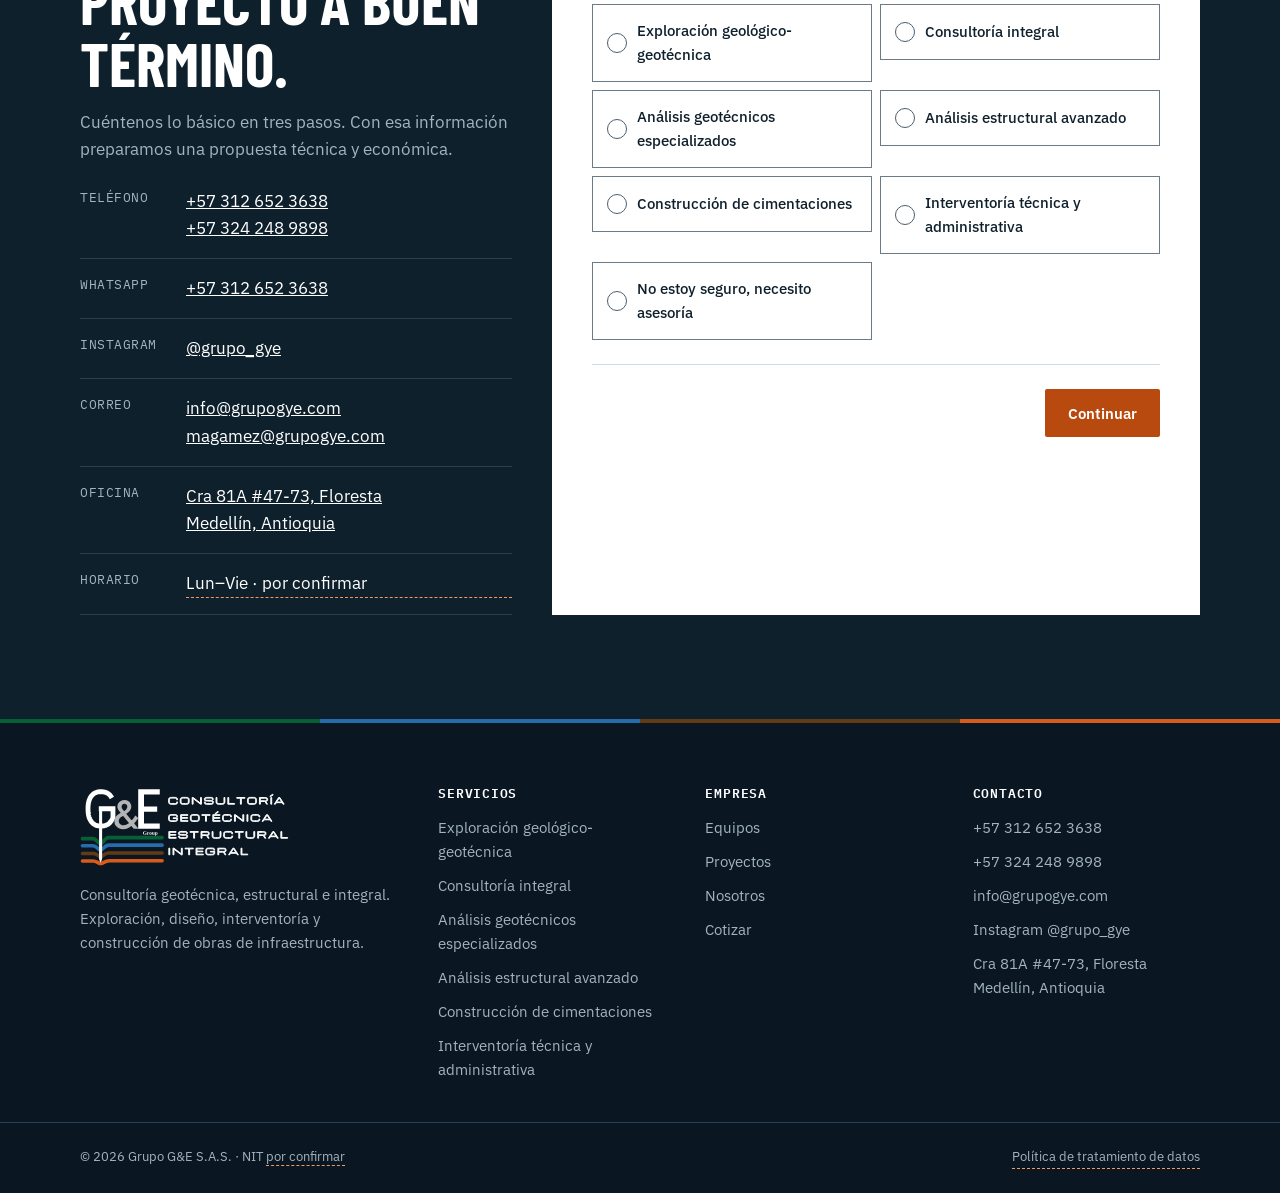
==== commit 0259d33b: "Cotizaciones por correo, Instagram y pruebas más robustas en vivo - Contact Form 7 (scripts/formular" ====
--- a/prototipo/v3/index.html
+++ b/prototipo/v3/index.html
@@ -39,6 +39,7 @@
   "email":"info@grupogye.com",
   "address":{"@type":"PostalAddress","streetAddress":"Cra 81A #47-73, Floresta","addressLocality":"Medellín","addressRegion":"Antioquia","addressCountry":"CO"},
   "areaServed":[{"@type":"City","name":"Medellín"},{"@type":"AdministrativeArea","name":"Antioquia"},{"@type":"Country","name":"Colombia"}],
+  "sameAs":["https://www.instagram.com/grupo_gye/"],
   "employee":{"@type":"Person","name":"Marlon M. Agámez Agámez","jobTitle":"Gerente Técnico y Administrativo"}
 }
 </script>
@@ -305,6 +306,7 @@
       <ul class="cinfo">
         <li><span class="mono">Teléfono</span><span><a href="tel:+573126523638">+57 312 652 3638</a><br><a href="tel:+573242489898">+57 324 248 9898</a></span></li>
         <li><span class="mono">WhatsApp</span><a href="https://wa.me/573126523638" data-wa>+57 312 652 3638</a></li>
+        <li><span class="mono">Instagram</span><a href="https://www.instagram.com/grupo_gye/" target="_blank" rel="noopener">@grupo_gye</a></li>
         <li><span class="mono">Correo</span><span><a href="mailto:info@grupogye.com">info@grupogye.com</a><br><a href="mailto:magamez@grupogye.com">magamez@grupogye.com</a></span></li>
         <li><span class="mono">Oficina</span><a href="https://www.google.com/maps/search/?api=1&amp;query=Cra+81A+%2347-73+Medell%C3%ADn" target="_blank" rel="noopener">Cra 81A #47-73, Floresta<br>Medellín, Antioquia</a></li>
         <li><span class="mono">Horario</span><span class="tbd" title="Por confirmar">Lun–Vie · por confirmar</span></li>
@@ -350,11 +352,12 @@
         <div class="f"><label class="check"><input type="checkbox" id="habeas" name="habeas" required> Autorizo el tratamiento de mis datos personales según la <span class="tbd" title="Pendiente: publicar la política en /politica-de-privacidad/">Política de Tratamiento de Datos</span> (Ley 1581 de 2012).</label><span class="msg" aria-live="polite"></span></div>
       </fieldset>
 
+      <div class="hp" aria-hidden="true"><label for="website">Sitio web</label><input id="website" name="website" tabindex="-1" autocomplete="off"></div>
       <div class="done-box" id="doneBox" hidden>
-        <span class="mono" style="color:var(--ok)">Resumen listo</span>
+        <span class="mono" id="doneTag" style="color:var(--ok)">Resumen listo</span>
         <h3 tabindex="-1" id="doneTitle">Envíe su solicitud por WhatsApp para que la atendamos.</h3>
         <ul class="summary" id="summary"></ul>
-        <p style="color:var(--muted);font-size:15px">También puede escribir a <a href="mailto:info@grupogye.com">info@grupogye.com</a>. <em>(Prototipo: en WordPress el formulario enviará la solicitud directamente al correo de la empresa.)</em></p>
+        <p style="color:var(--muted);font-size:15px" id="doneText">También puede escribirnos a info@grupogye.com.</p>
         <div class="done-actions">
           <a class="btn btn-wa" id="waSend" href="#" target="_blank" rel="noopener">Enviar por WhatsApp</a>
           <button class="btn btn-line" type="button" id="restart" style="color:var(--text)">Nueva solicitud</button>
@@ -380,7 +383,7 @@
     </div>
     <div><h2>Servicios</h2><ul id="footSvc"></ul></div>
     <div><h2>Empresa</h2><ul><li><a href="#equipos">Equipos</a></li><li><a href="#proyectos">Proyectos</a></li><li><a href="#nosotros">Nosotros</a></li><li><a href="#cotizar">Cotizar</a></li></ul></div>
-    <div><h2>Contacto</h2><ul><li><a href="tel:+573126523638">+57 312 652 3638</a></li><li><a href="tel:+573242489898">+57 324 248 9898</a></li><li><a href="mailto:info@grupogye.com">info@grupogye.com</a></li><li>Cra 81A #47-73, Floresta<br>Medellín, Antioquia</li></ul></div>
+    <div><h2>Contacto</h2><ul><li><a href="tel:+573126523638">+57 312 652 3638</a></li><li><a href="tel:+573242489898">+57 324 248 9898</a></li><li><a href="mailto:info@grupogye.com">info@grupogye.com</a></li><li><a href="https://www.instagram.com/grupo_gye/" target="_blank" rel="noopener">Instagram @grupo_gye</a></li><li>Cra 81A #47-73, Floresta<br>Medellín, Antioquia</li></ul></div>
   </div>
   <div class="legal"><div class="wrap"><span>© 2026 Grupo G&amp;E S.A.S. · NIT <span class="tbd">por confirmar</span></span><span class="tbd" title="Pendiente: publicar en /politica-de-privacidad/">Política de tratamiento de datos</span></div></div>
 </footer>
--- a/prototipo/v3/styles.css
+++ b/prototipo/v3/styles.css
@@ -309,6 +309,7 @@
 .wnav{display:flex;justify-content:space-between;align-items:center;gap:var(--s3);margin-top:var(--s4);padding-top:var(--s4);border-top:1px solid var(--line)}
 .wnav .btn-line{color:var(--text)}
 .wnav [hidden],.wnav[hidden]{display:none}
+.hp{position:absolute;left:-10000px;width:1px;height:1px;overflow:hidden}
 .done-box{display:grid;gap:var(--s3)}
 .done-box[hidden]{display:none}
 .done-box h3{font-size:28px}
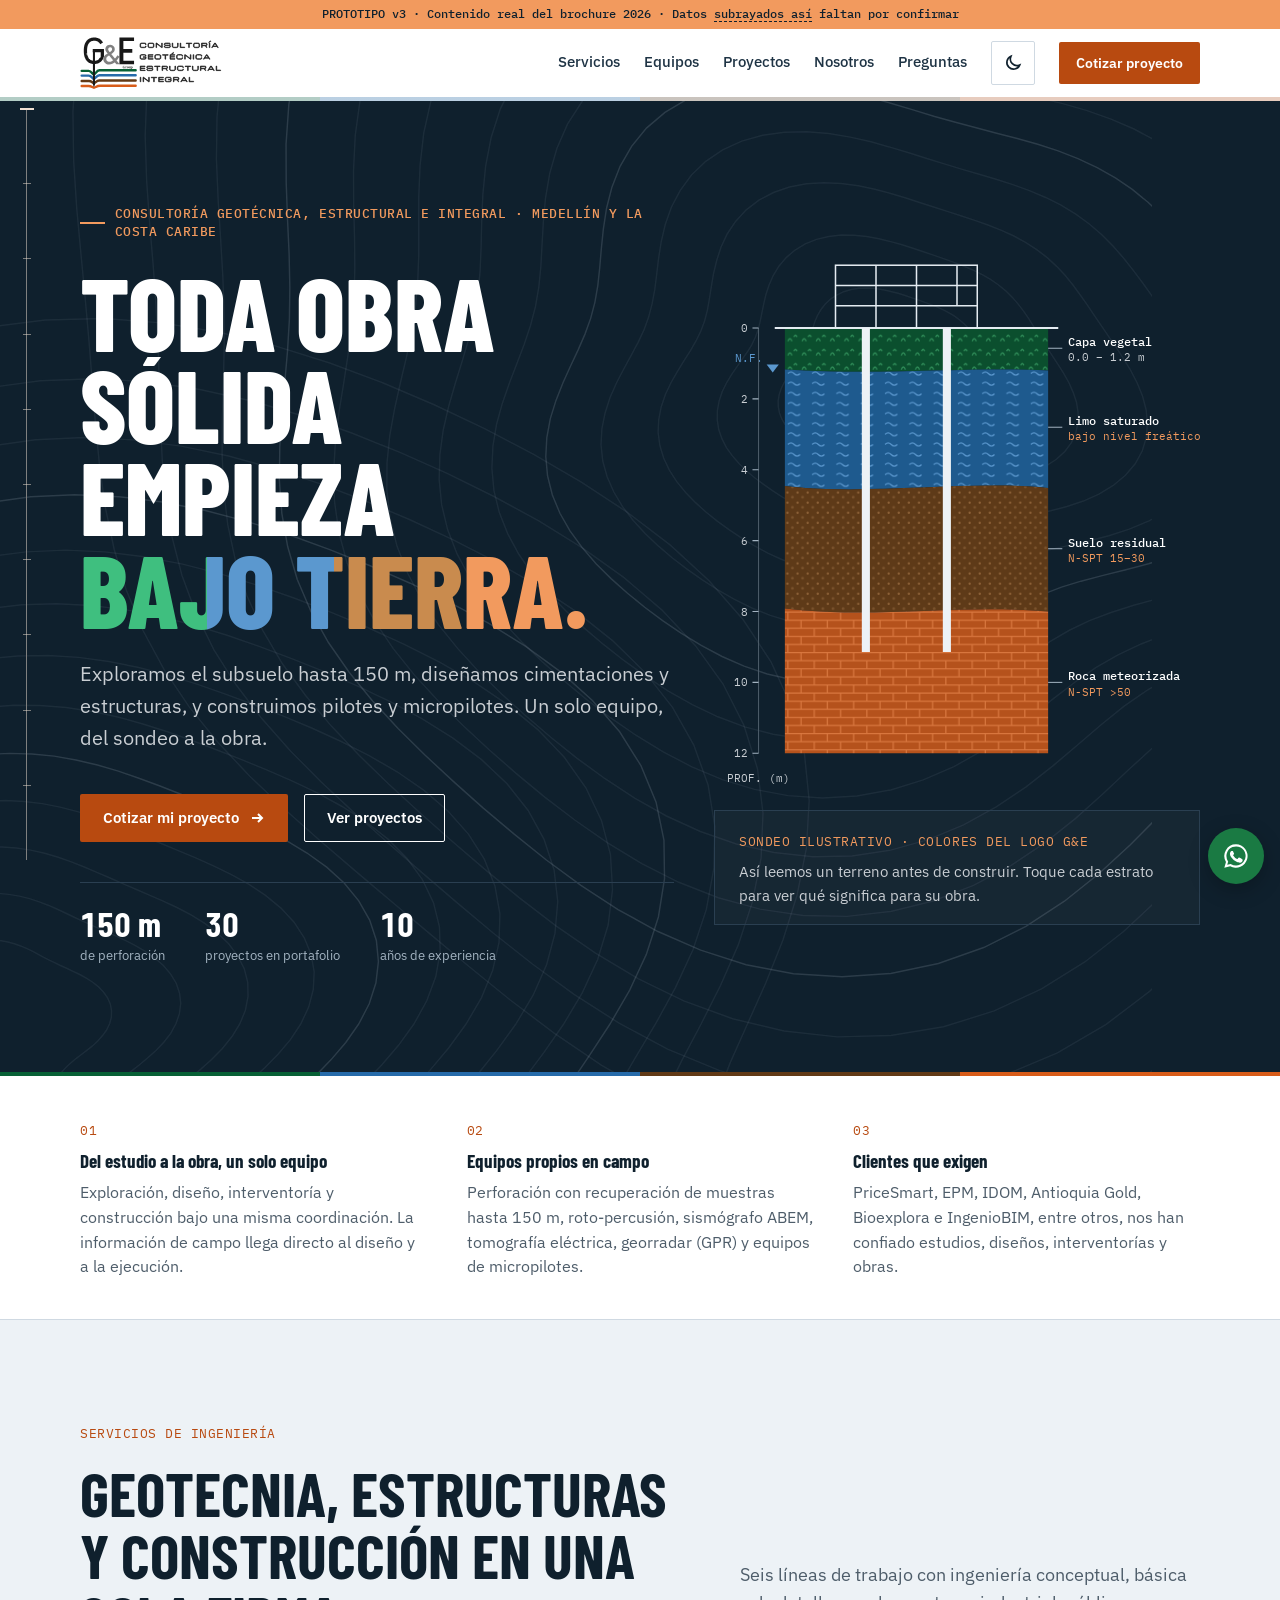
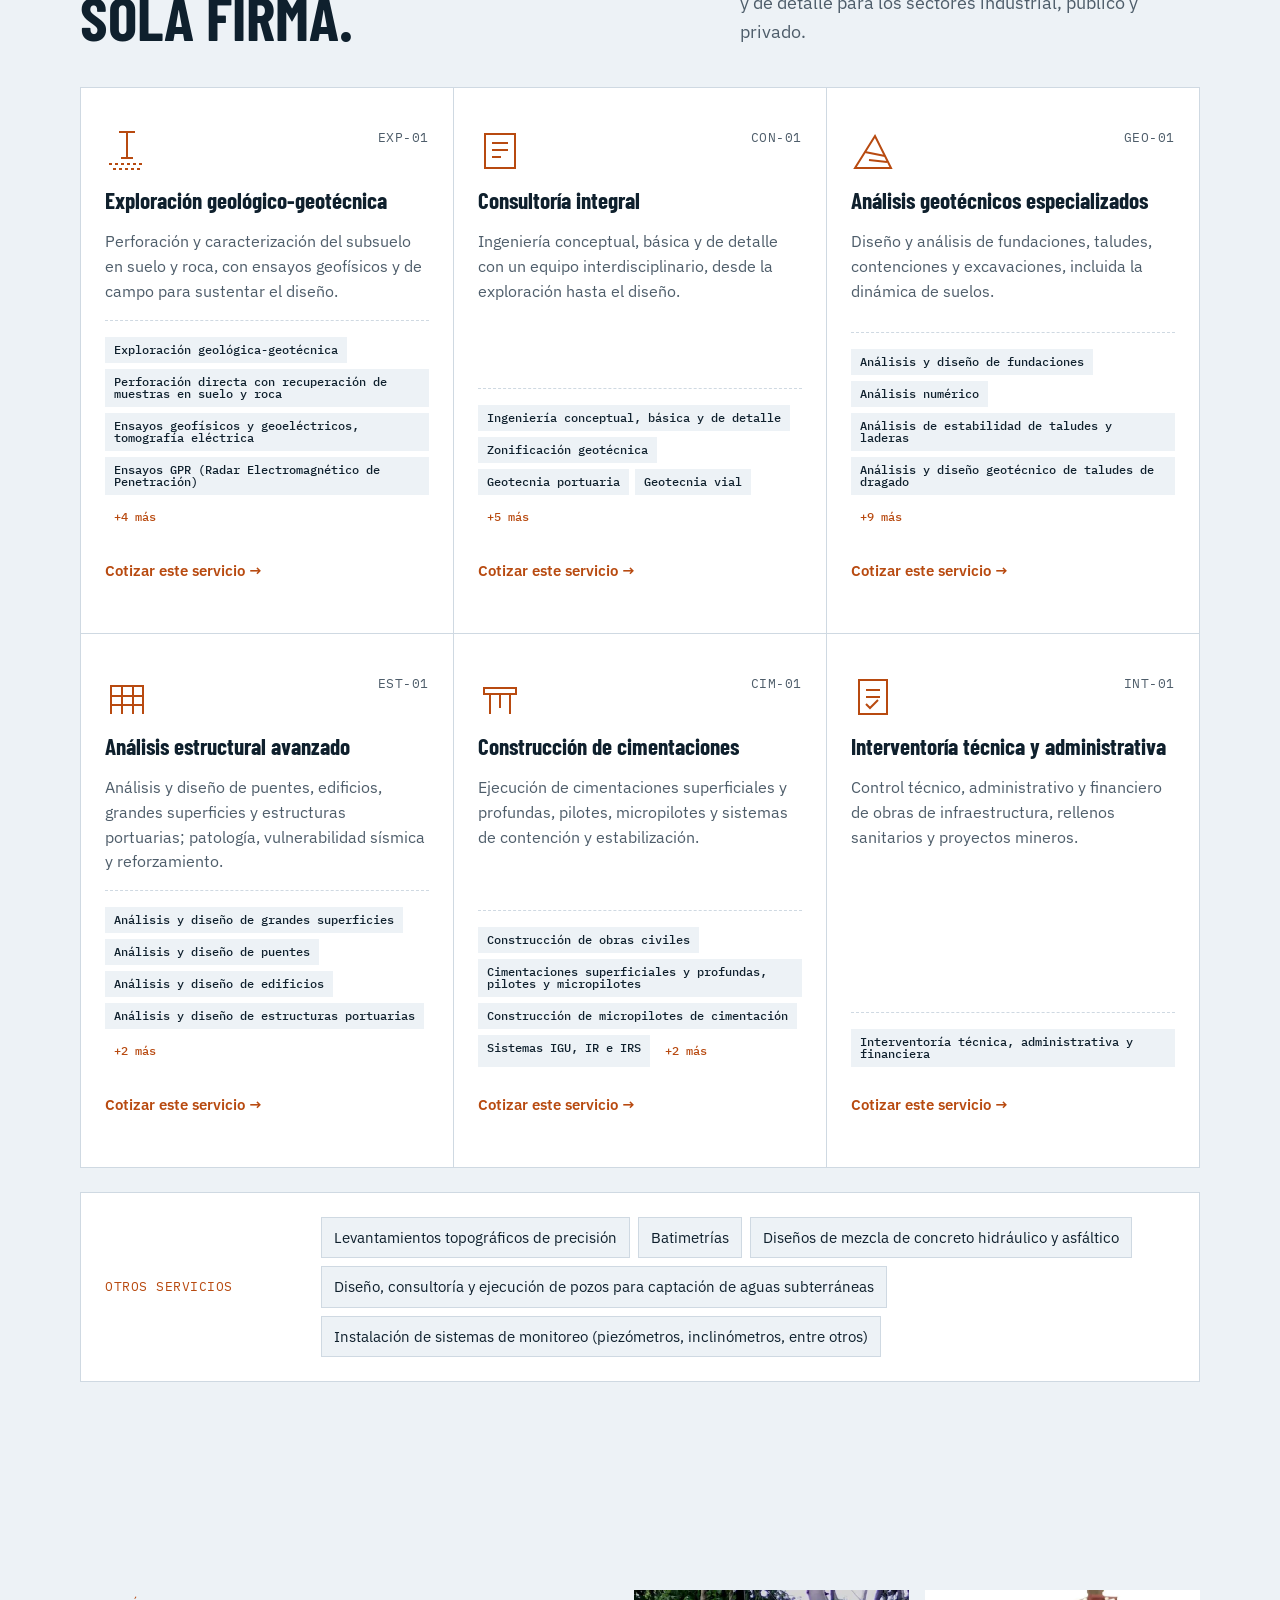
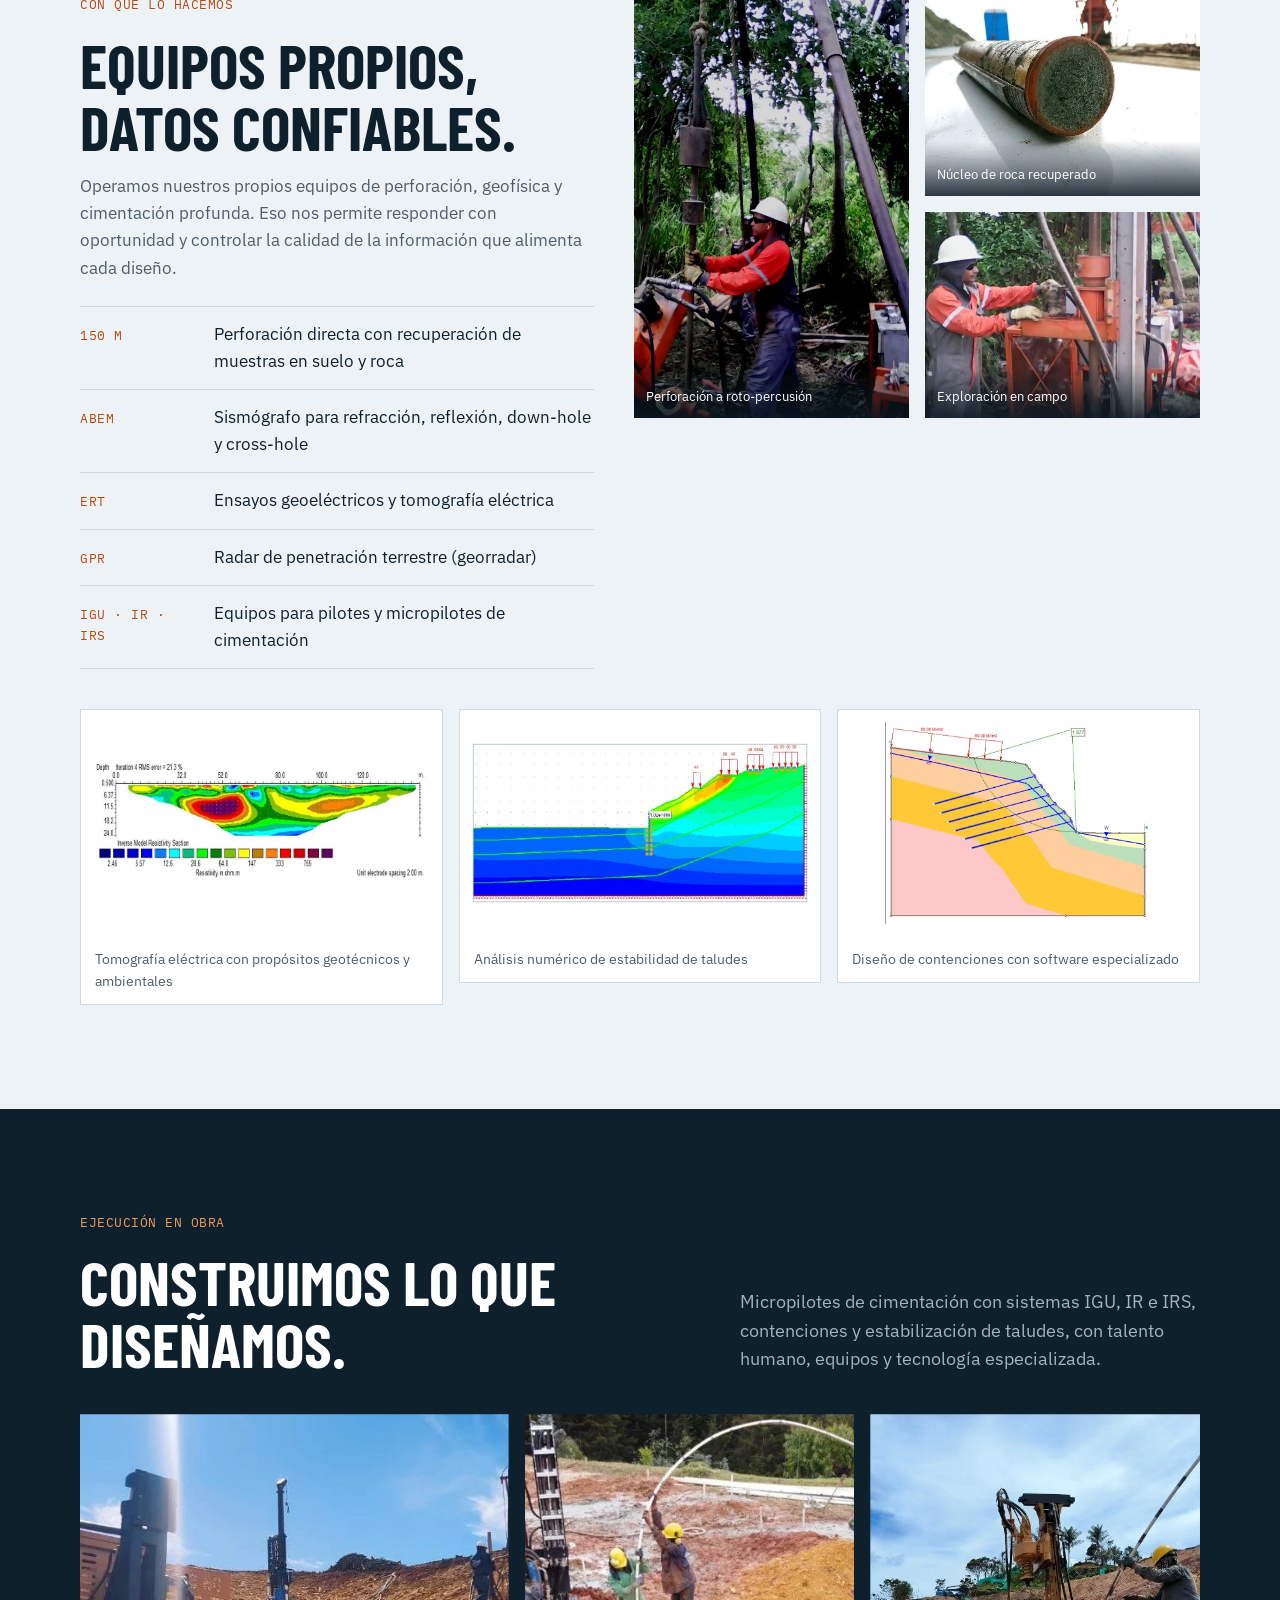
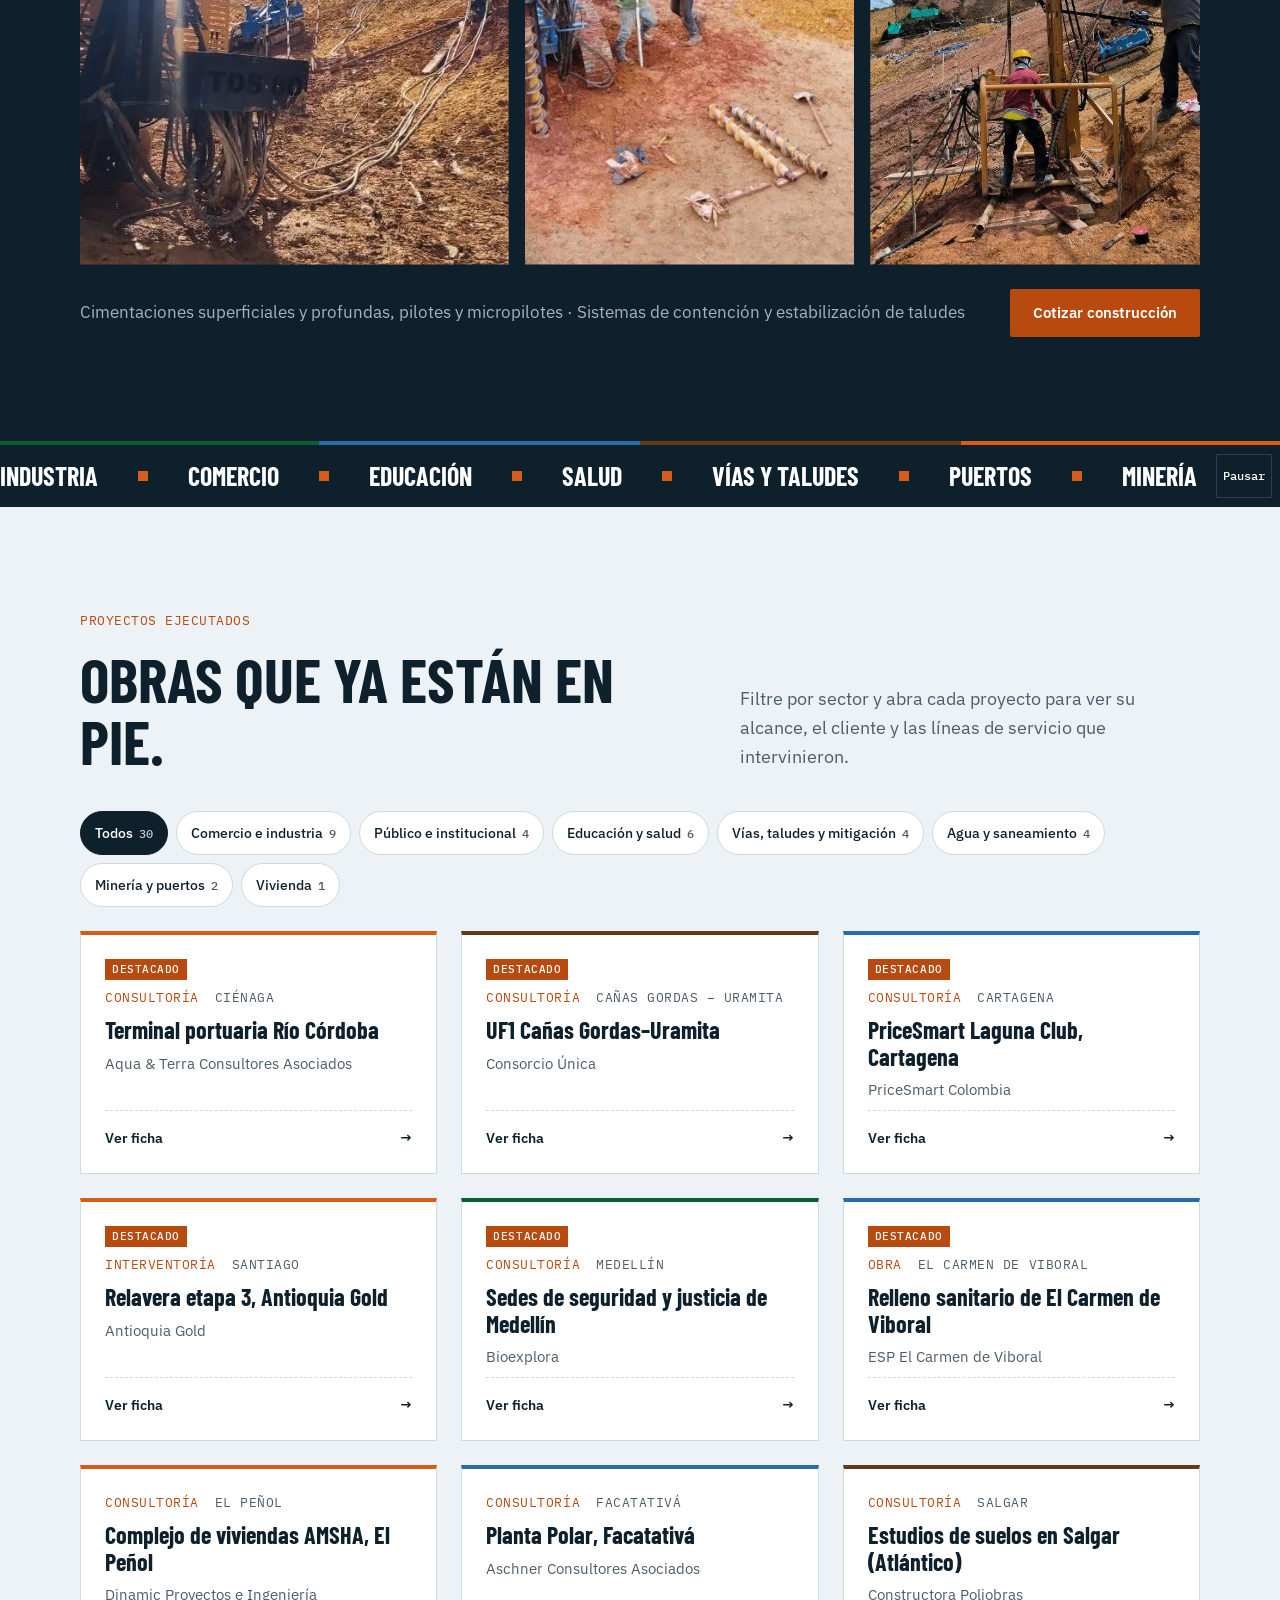
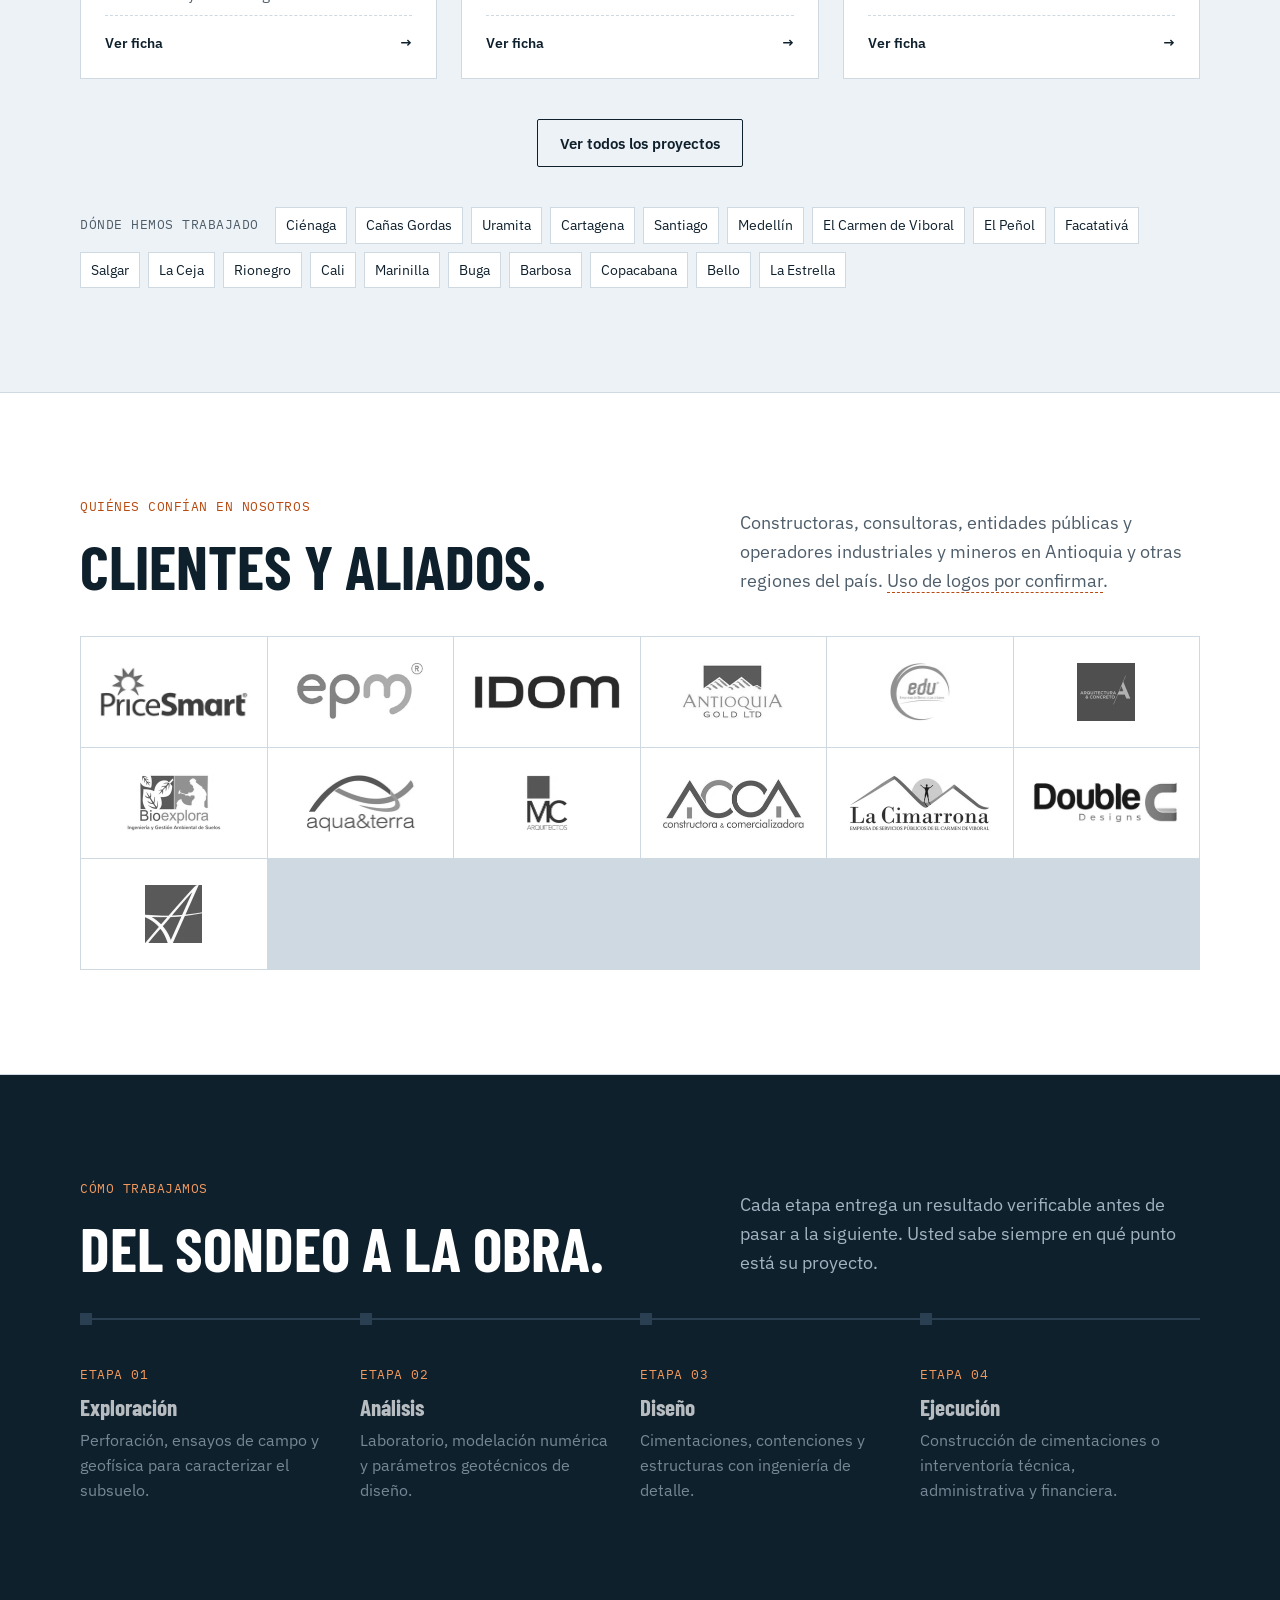
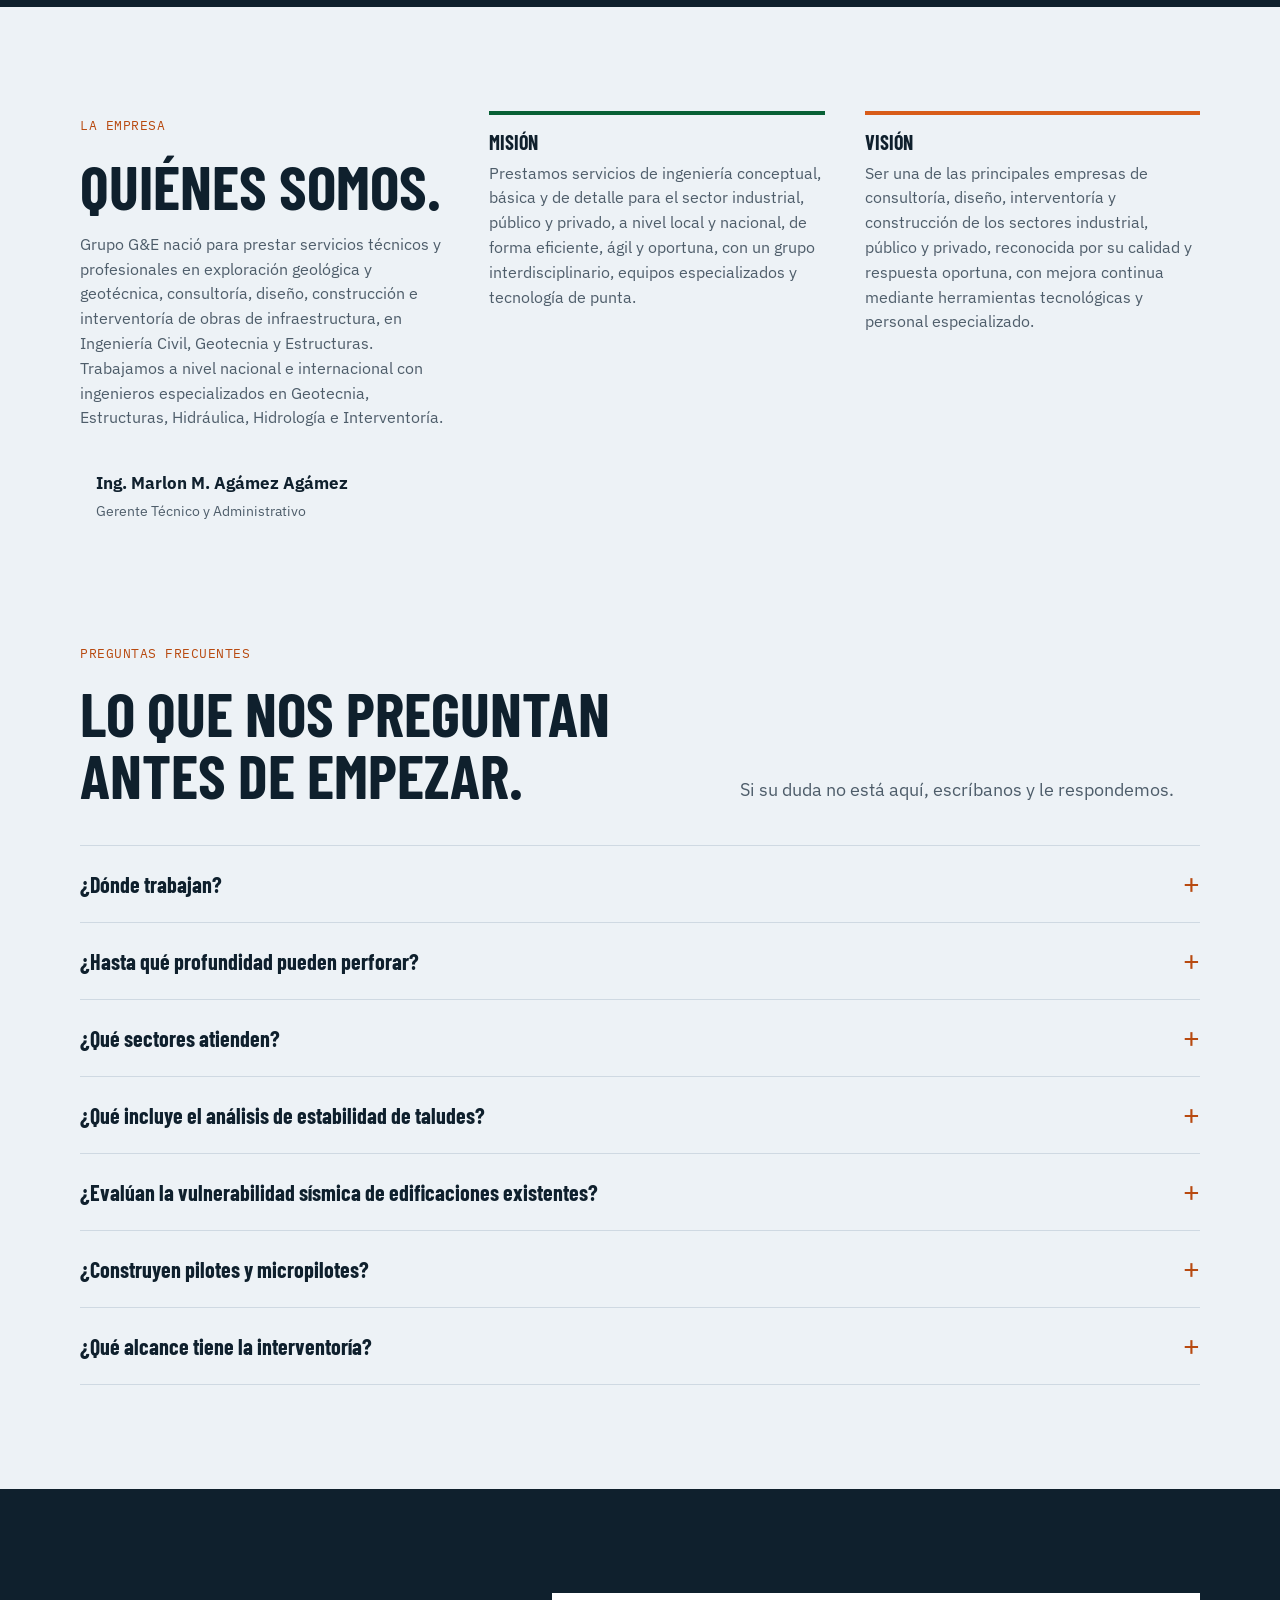
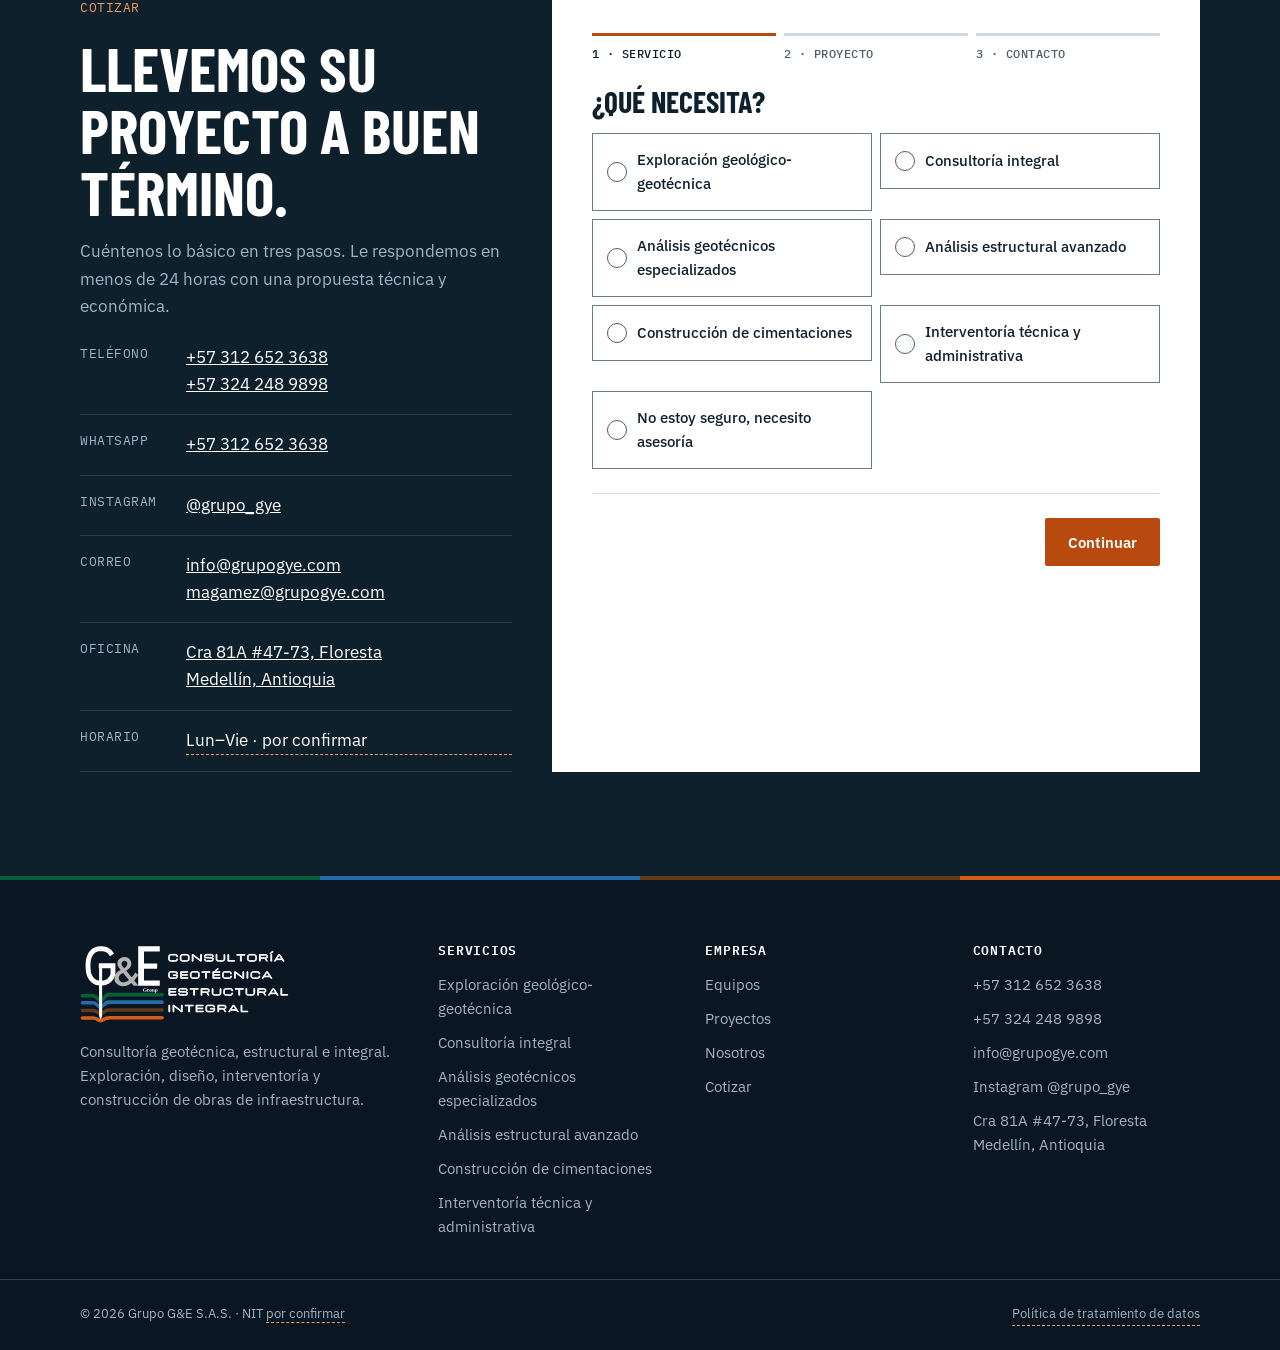
==== commit ffaac9f9: "Aplica las respuestas de la empresa (21-oct-2026) - Cotizaciones al Gmail de la empresa (los buzones" ====
--- a/prototipo/v3/index.html
+++ b/prototipo/v3/index.html
@@ -40,6 +40,7 @@
   "address":{"@type":"PostalAddress","streetAddress":"Cra 81A #47-73, Floresta","addressLocality":"Medellín","addressRegion":"Antioquia","addressCountry":"CO"},
   "areaServed":[{"@type":"City","name":"Medellín"},{"@type":"AdministrativeArea","name":"Antioquia"},{"@type":"Country","name":"Colombia"}],
   "sameAs":["https://www.instagram.com/grupo_gye/"],
+  "foundingDate":"2016-10-06",
   "employee":{"@type":"Person","name":"Marlon M. Agámez Agámez","jobTitle":"Gerente Técnico y Administrativo"}
 }
 </script>
@@ -80,18 +81,18 @@
   <svg class="contours" id="contours" viewBox="0 0 1200 800" preserveAspectRatio="xMidYMid slice" aria-hidden="true"></svg>
   <div class="wrap">
     <div>
-      <h1 id="h1" class="eyebrow">Consultoría geotécnica, estructural e integral en Medellín</h1>
+      <h1 id="h1" class="eyebrow">Consultoría geotécnica, estructural e integral · Medellín y la Costa Caribe</h1>
       <p class="display"><span class="line-mask"><span style="--l:0">Toda obra</span></span><span class="line-mask"><span style="--l:1">sólida empieza</span></span><span class="line-mask"><span style="--l:2"><em>bajo tierra.</em></span></span></p>
       <p class="lead">Exploramos el subsuelo hasta 150 m, diseñamos cimentaciones y estructuras, y construimos pilotes y micropilotes. Un solo equipo, del sondeo a la obra.</p>
       <div class="ctas">
         <a class="btn btn-clay" href="#cotizar">Cotizar mi proyecto
           <svg width="16" height="16" viewBox="0 0 16 16" aria-hidden="true"><path d="M3 8h10M9 4l4 4-4 4" stroke="currentColor" stroke-width="2" fill="none"/></svg></a>
-        <a class="btn btn-line" href="#proyectos">Ver 31 proyectos</a>
+        <a class="btn btn-line" href="#proyectos">Ver proyectos</a>
       </div>
       <div class="hero-facts">
         <div><b data-count="150" data-suffix=" m">150 m</b><span>de perforación</span></div>
-        <div><b data-count="31">31</b><span>proyectos en portafolio</span></div>
-        <div><b data-count="16">16</b><span>municipios con obras</span></div>
+        <div><b data-count="30">30</b><span>proyectos en portafolio</span></div>
+        <div><b data-count="10">10</b><span>años de experiencia</span></div>
       </div>
     </div>
 
@@ -302,7 +303,7 @@
     <div class="quote-info">
       <span class="mono">Cotizar</span>
       <h2 id="h-quote">Llevemos su proyecto a buen término.</h2>
-      <p>Cuéntenos lo básico en tres pasos. Con esa información preparamos una propuesta técnica y económica.</p>
+      <p>Cuéntenos lo básico en tres pasos. Le respondemos en menos de 24 horas con una propuesta técnica y económica.</p>
       <ul class="cinfo">
         <li><span class="mono">Teléfono</span><span><a href="tel:+573126523638">+57 312 652 3638</a><br><a href="tel:+573242489898">+57 324 248 9898</a></span></li>
         <li><span class="mono">WhatsApp</span><a href="https://wa.me/573126523638" data-wa>+57 312 652 3638</a></li>
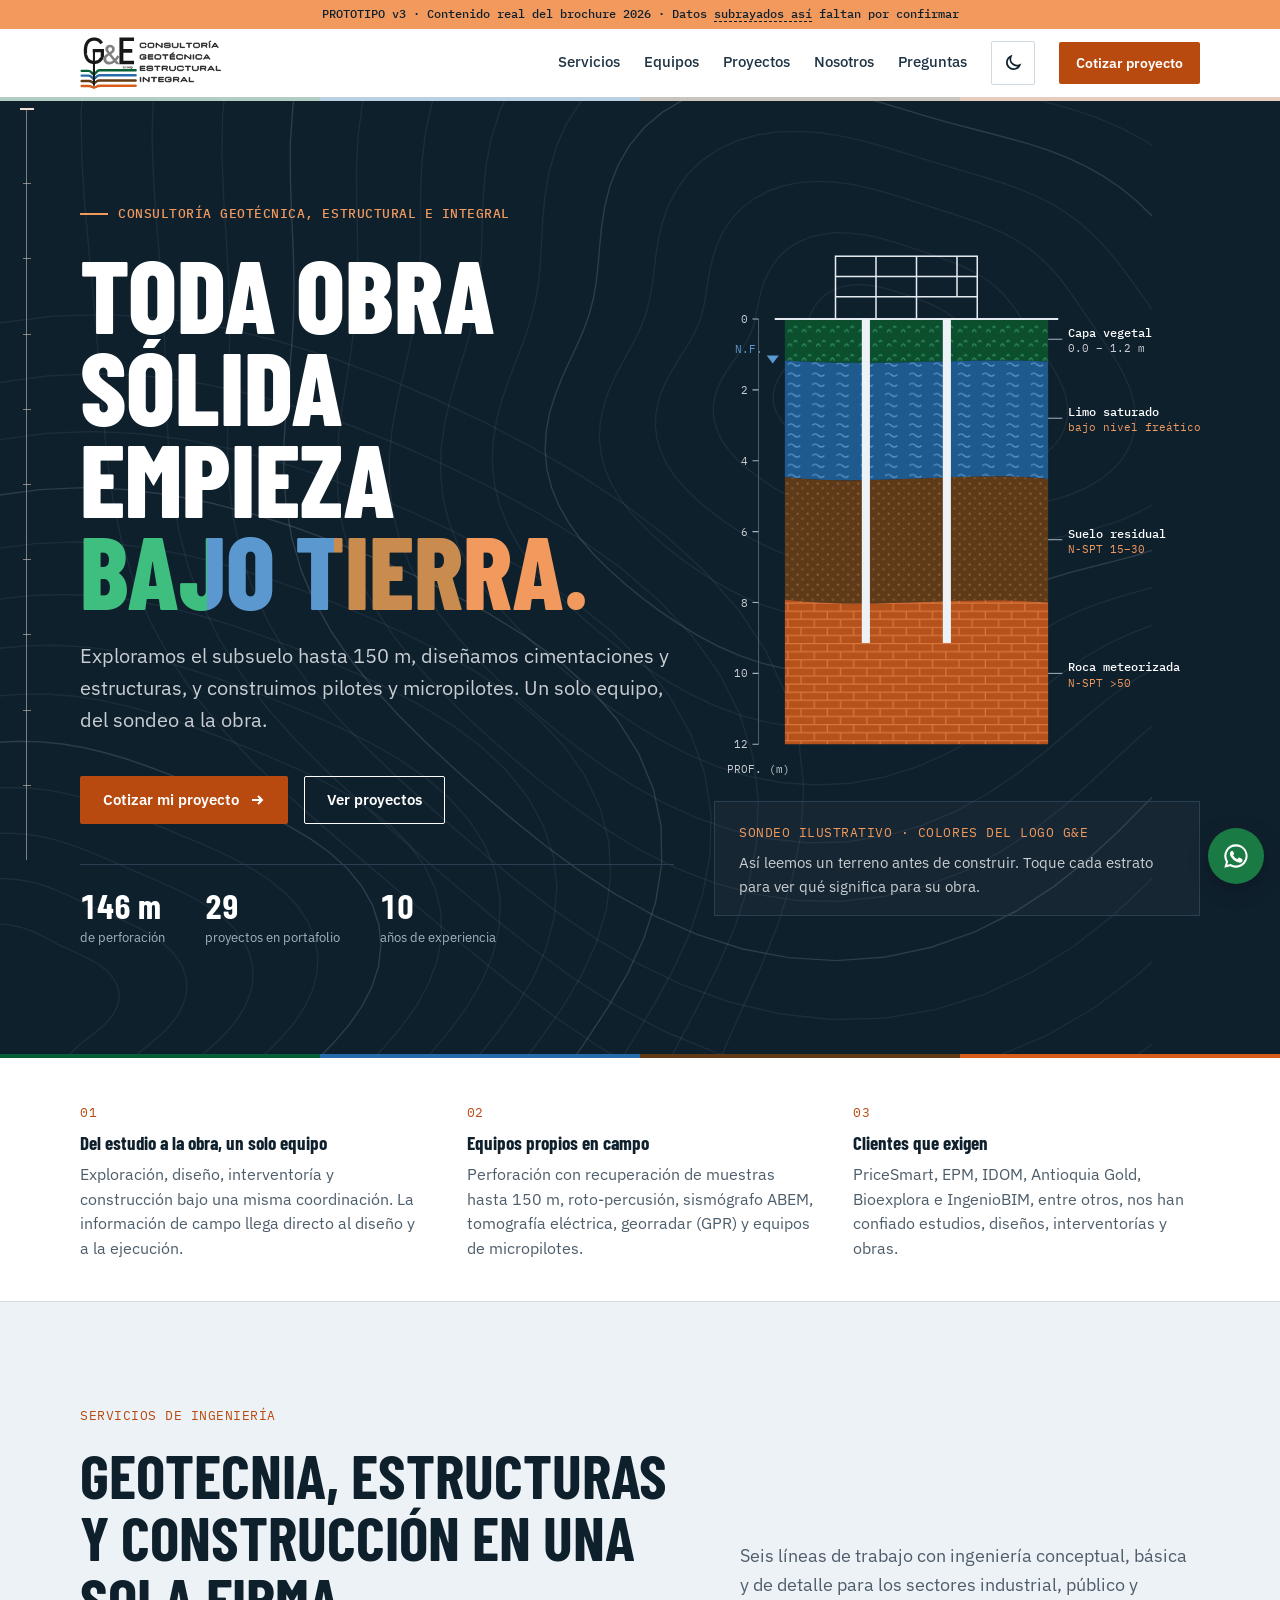
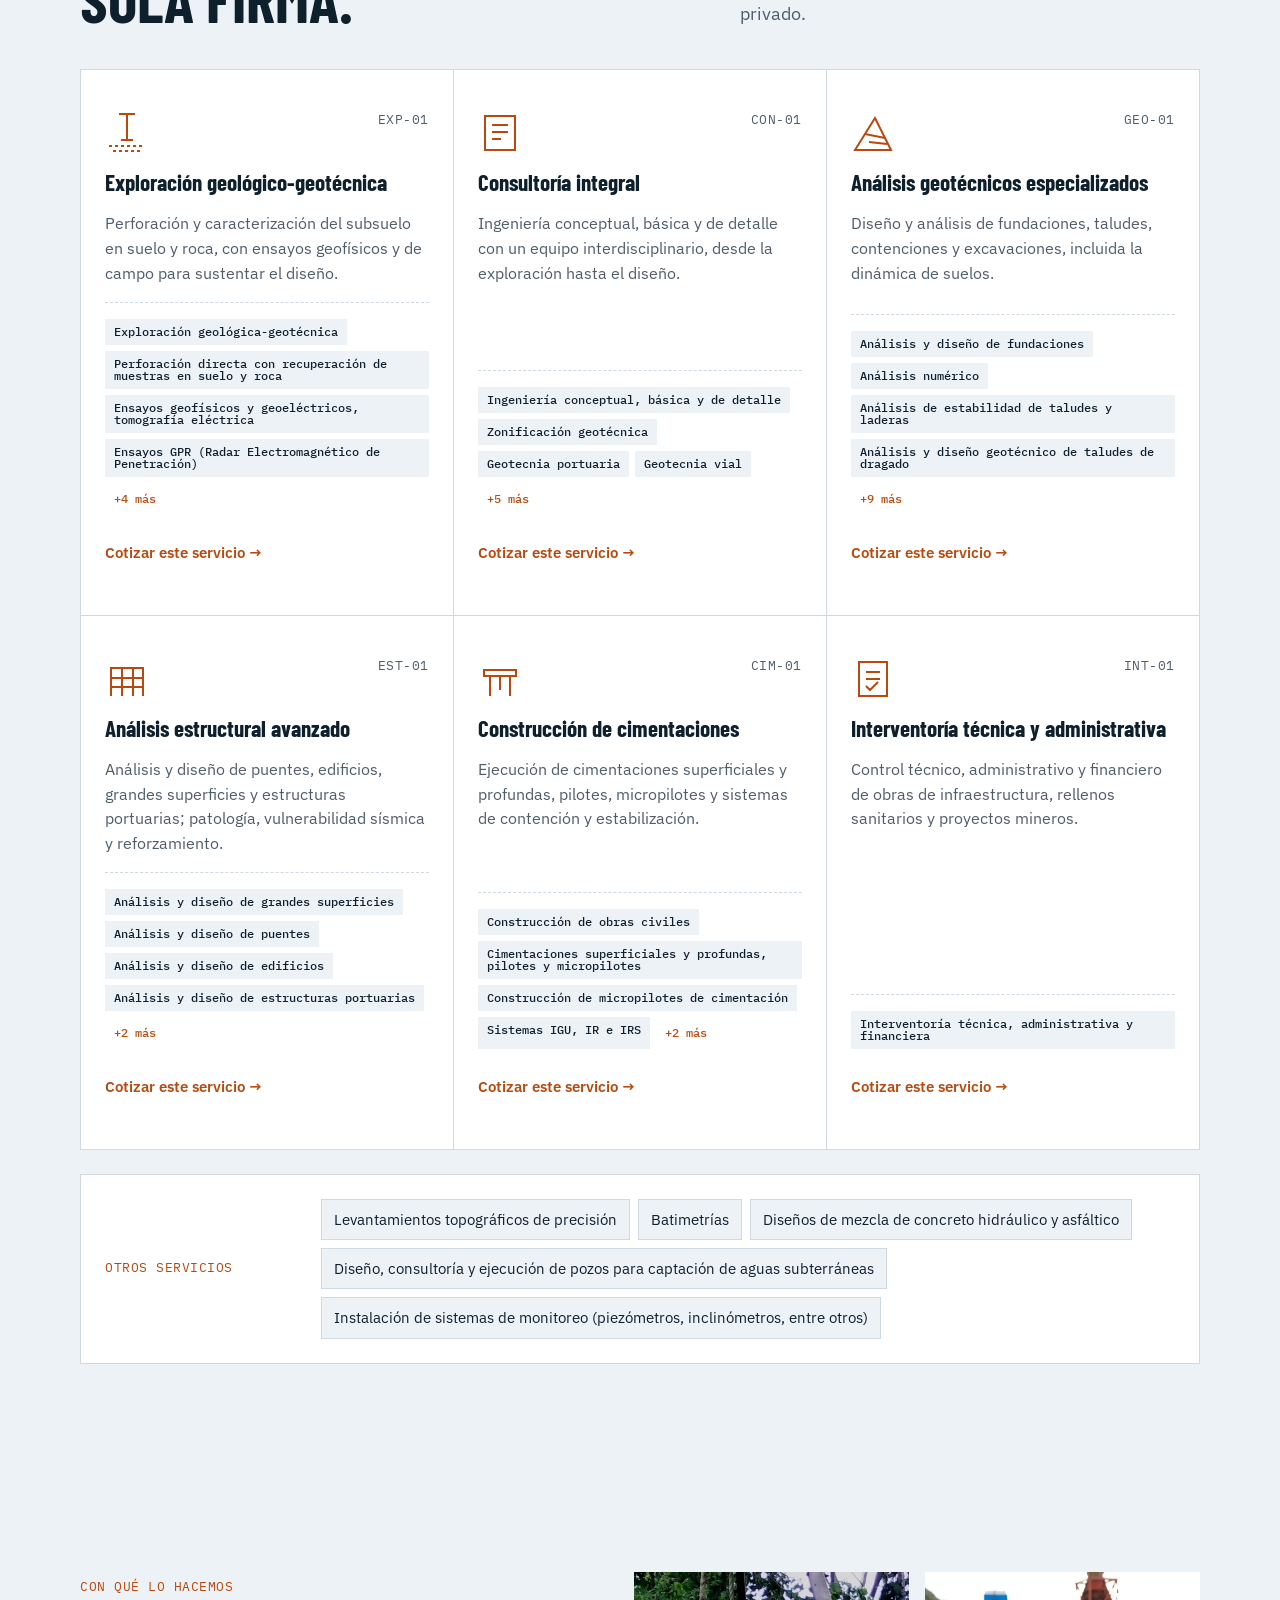
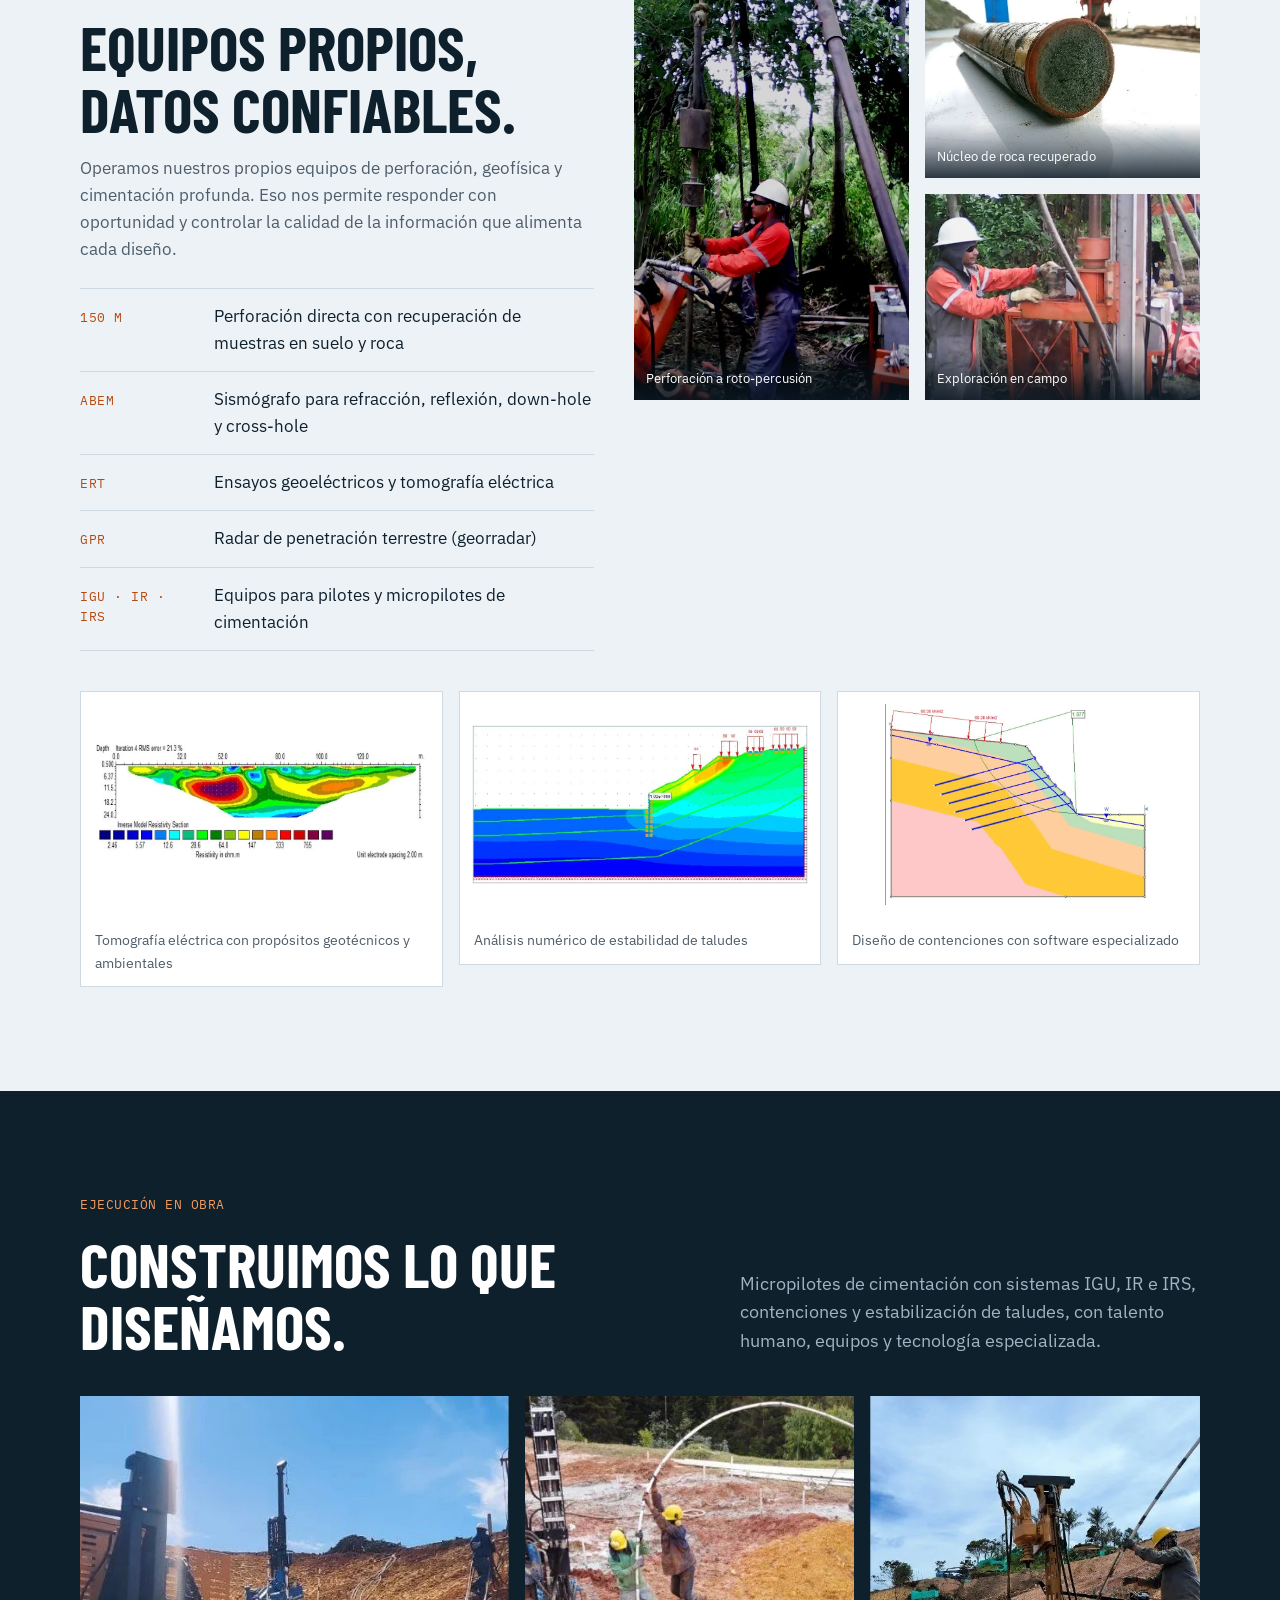
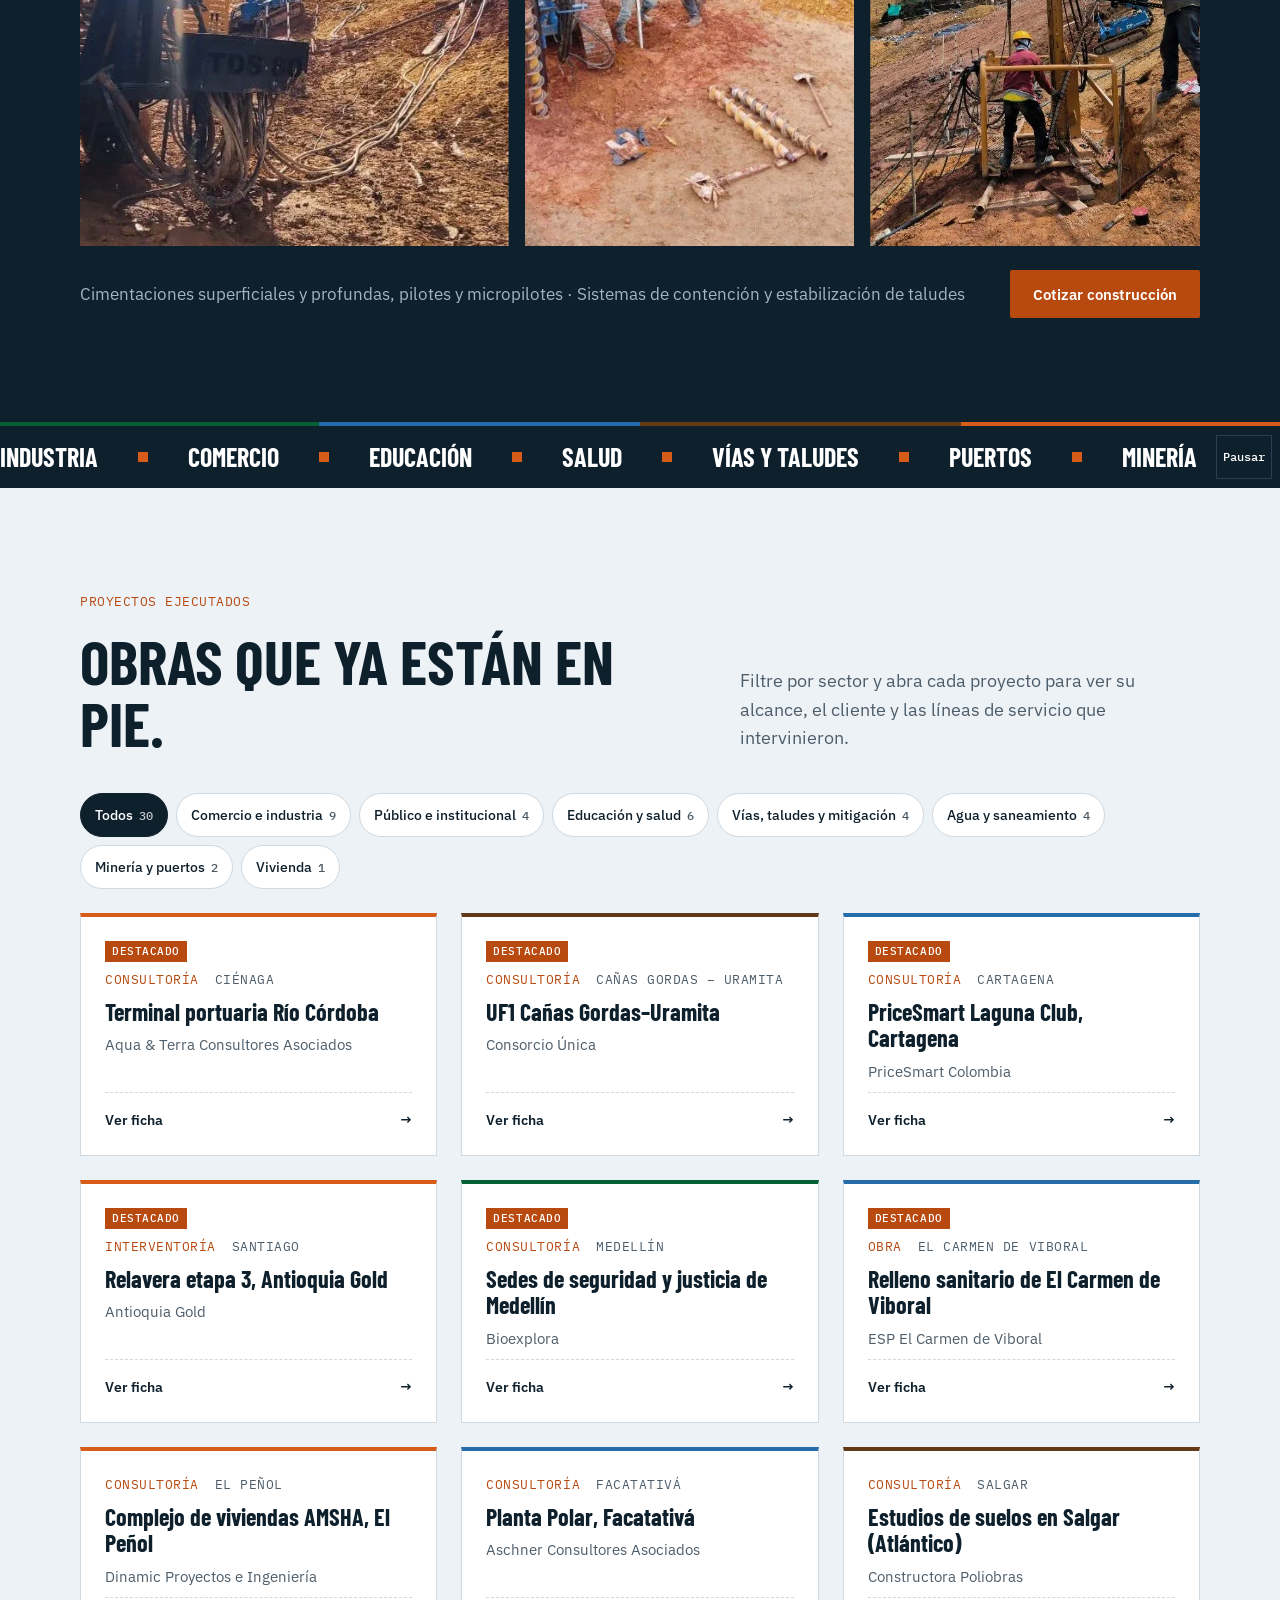
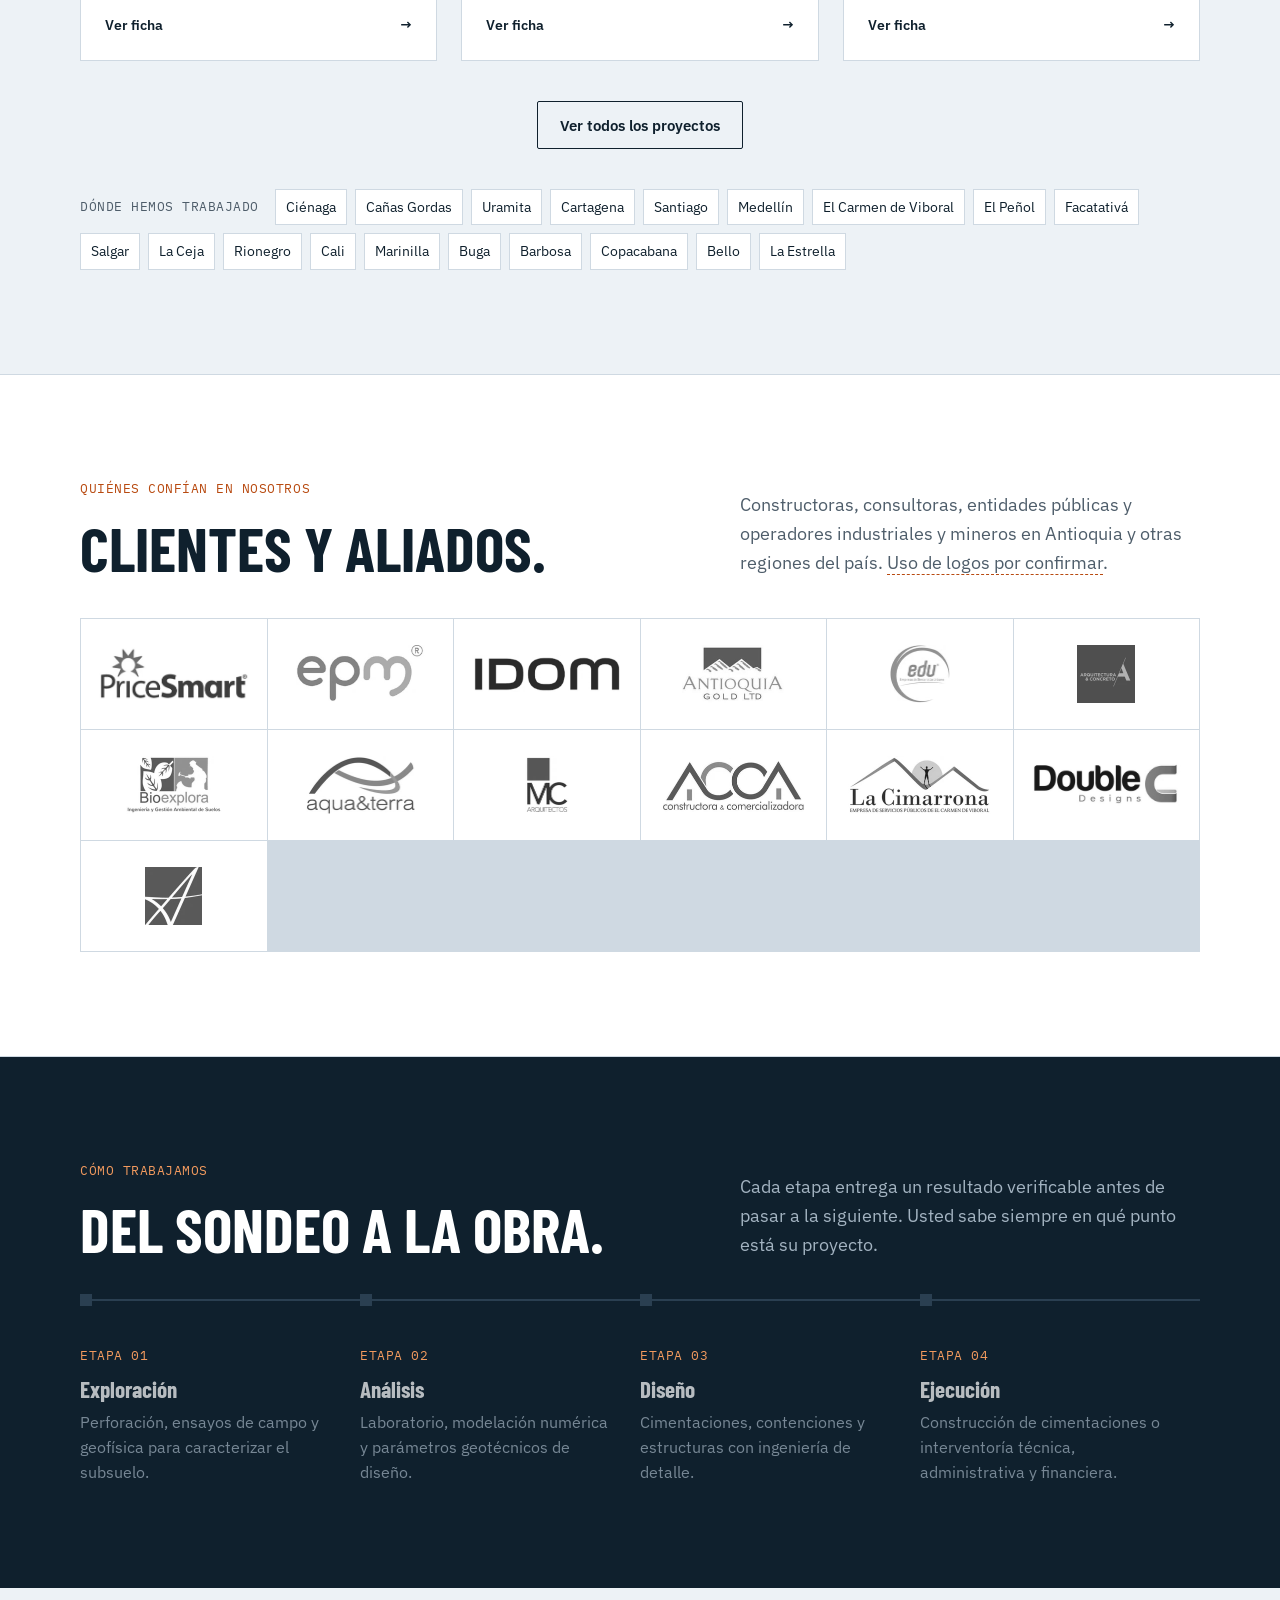
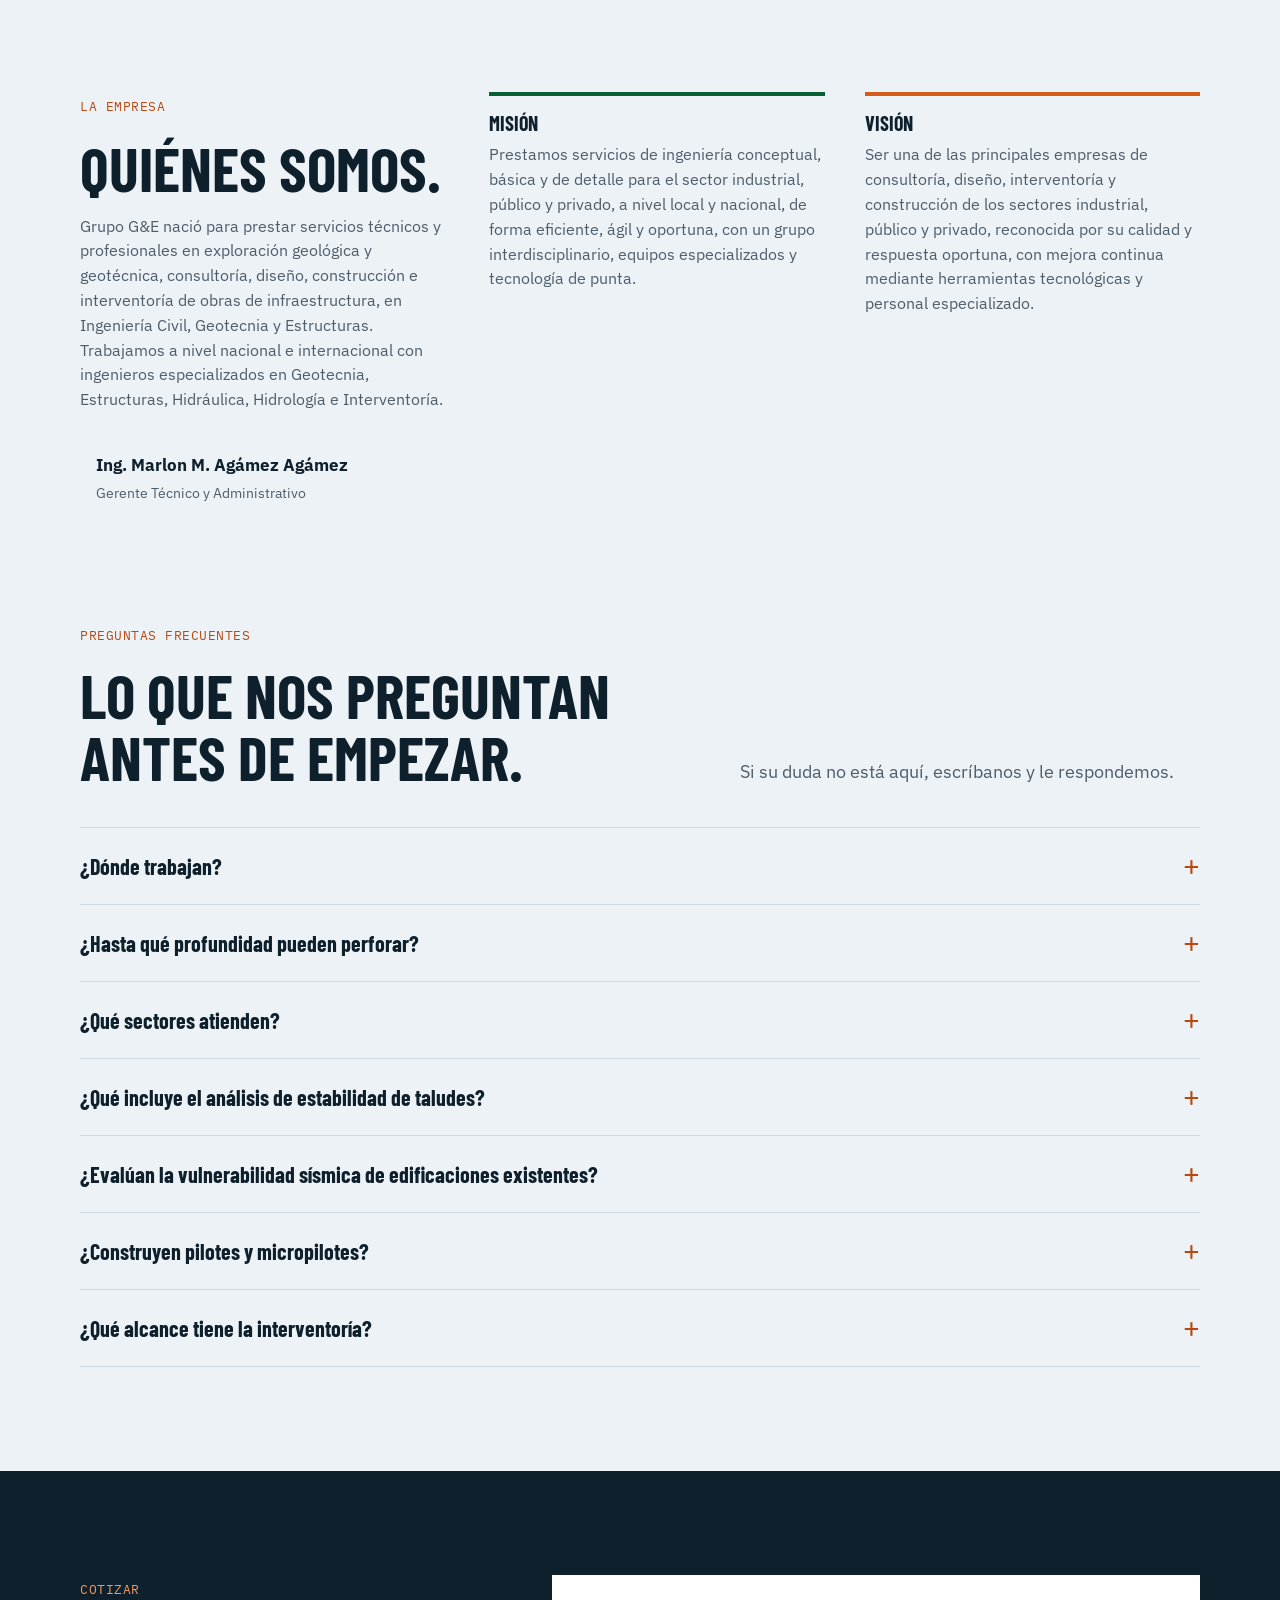
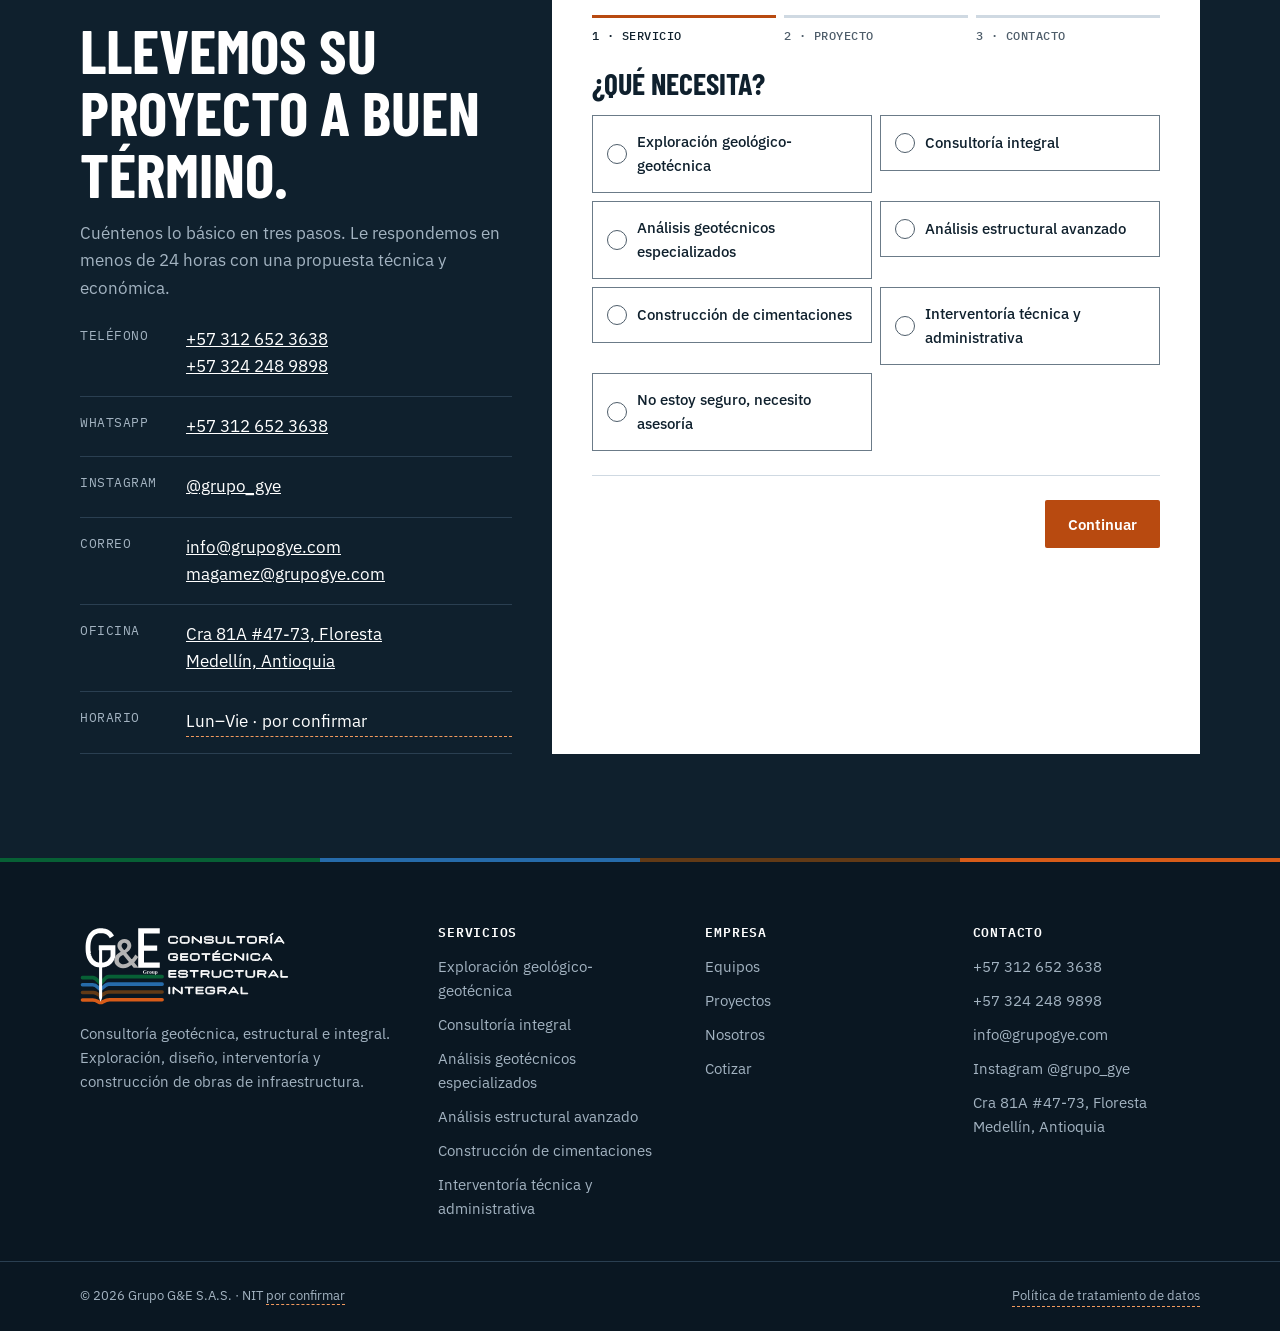
==== commit b8258a28: "Portada sin limitar la ubicación en el encabezado principal" ====
--- a/prototipo/v3/index.html
+++ b/prototipo/v3/index.html
@@ -81,7 +81,7 @@
   <svg class="contours" id="contours" viewBox="0 0 1200 800" preserveAspectRatio="xMidYMid slice" aria-hidden="true"></svg>
   <div class="wrap">
     <div>
-      <h1 id="h1" class="eyebrow">Consultoría geotécnica, estructural e integral · Medellín y la Costa Caribe</h1>
+      <h1 id="h1" class="eyebrow">Consultoría geotécnica, estructural e integral</h1>
       <p class="display"><span class="line-mask"><span style="--l:0">Toda obra</span></span><span class="line-mask"><span style="--l:1">sólida empieza</span></span><span class="line-mask"><span style="--l:2"><em>bajo tierra.</em></span></span></p>
       <p class="lead">Exploramos el subsuelo hasta 150 m, diseñamos cimentaciones y estructuras, y construimos pilotes y micropilotes. Un solo equipo, del sondeo a la obra.</p>
       <div class="ctas">
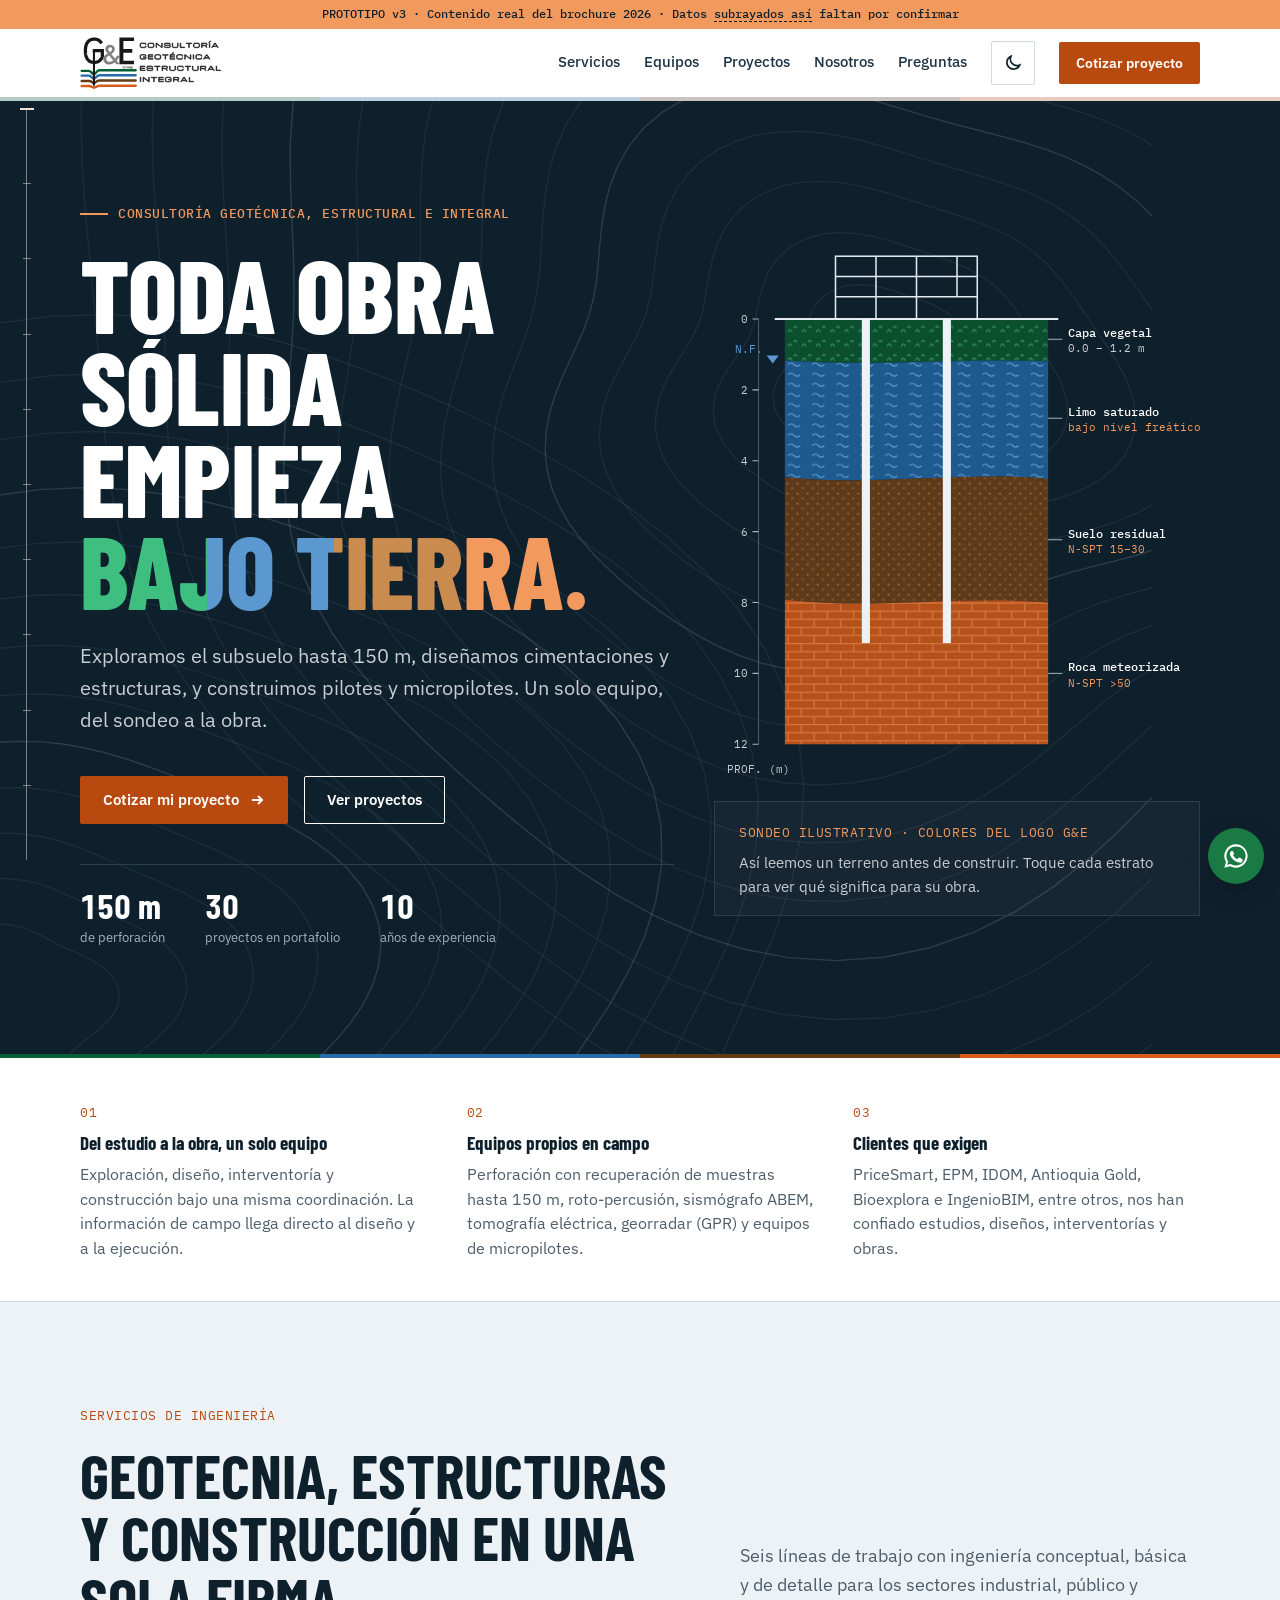
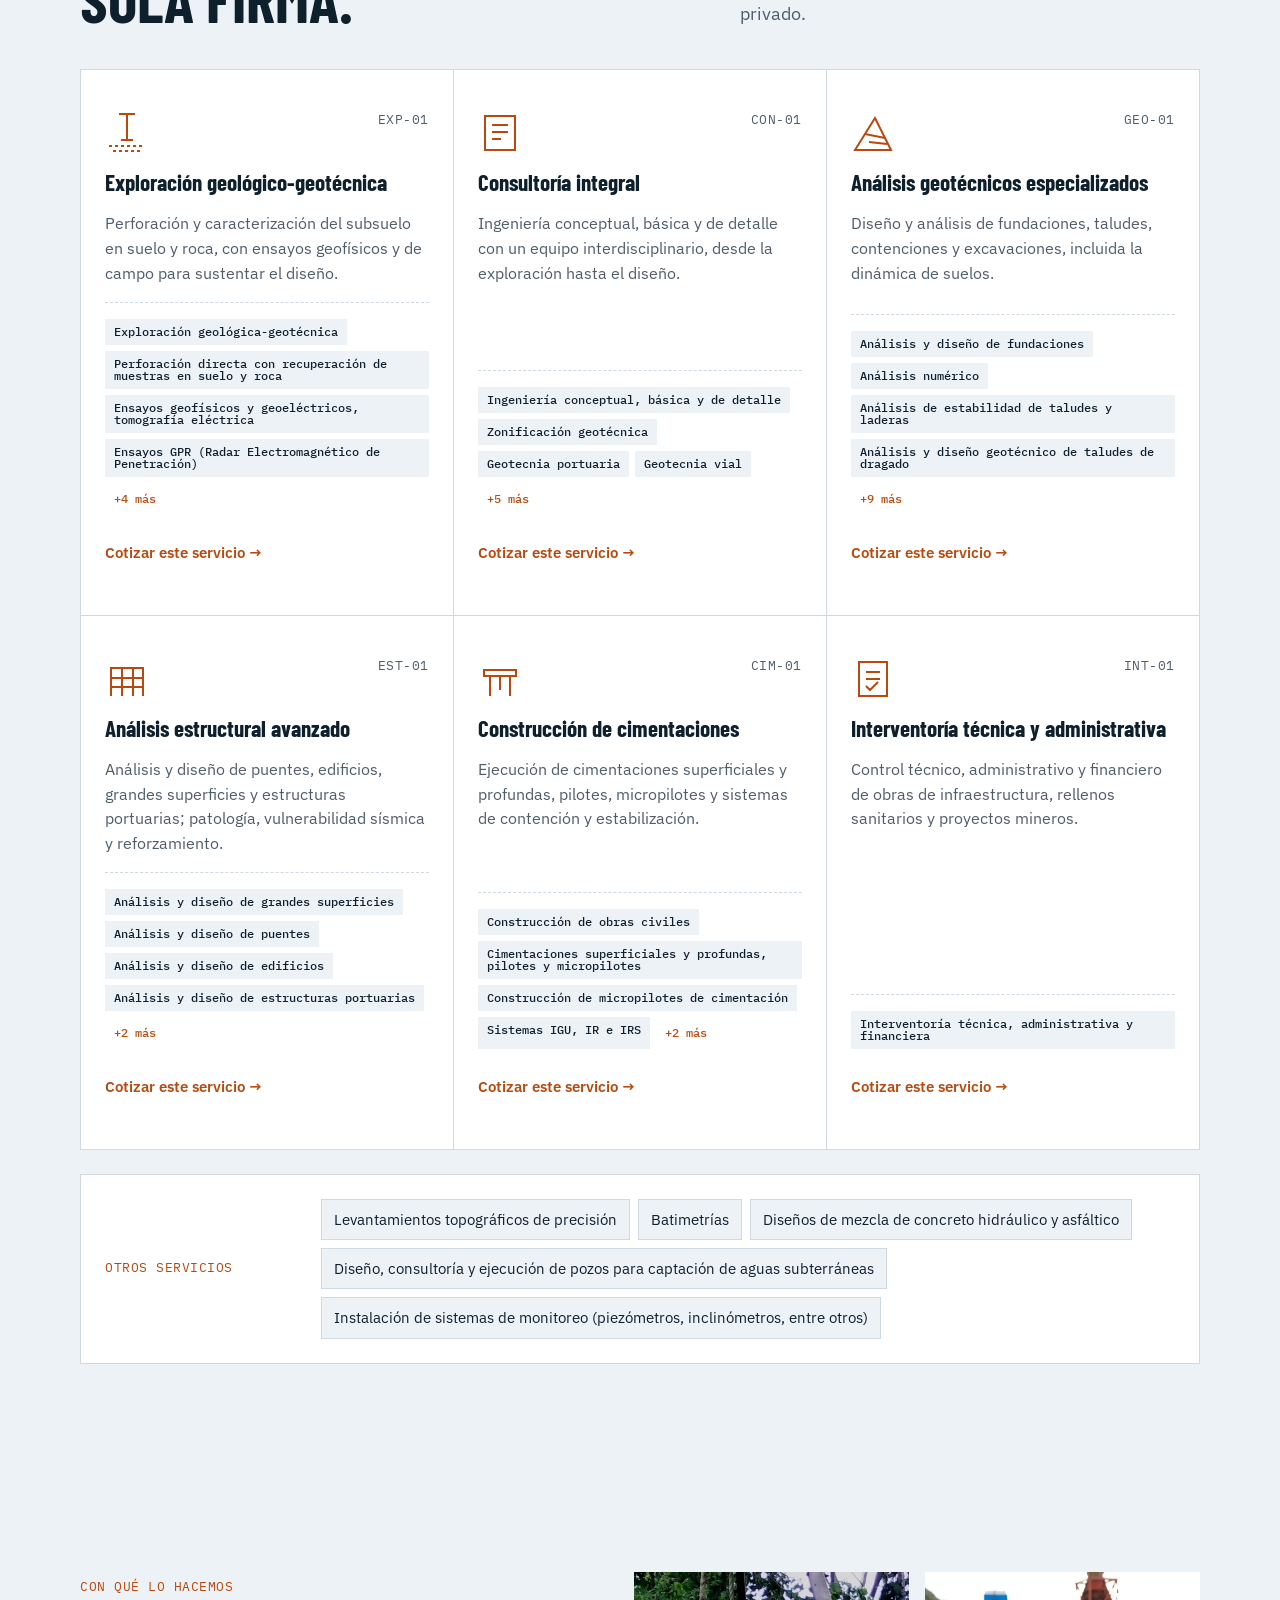
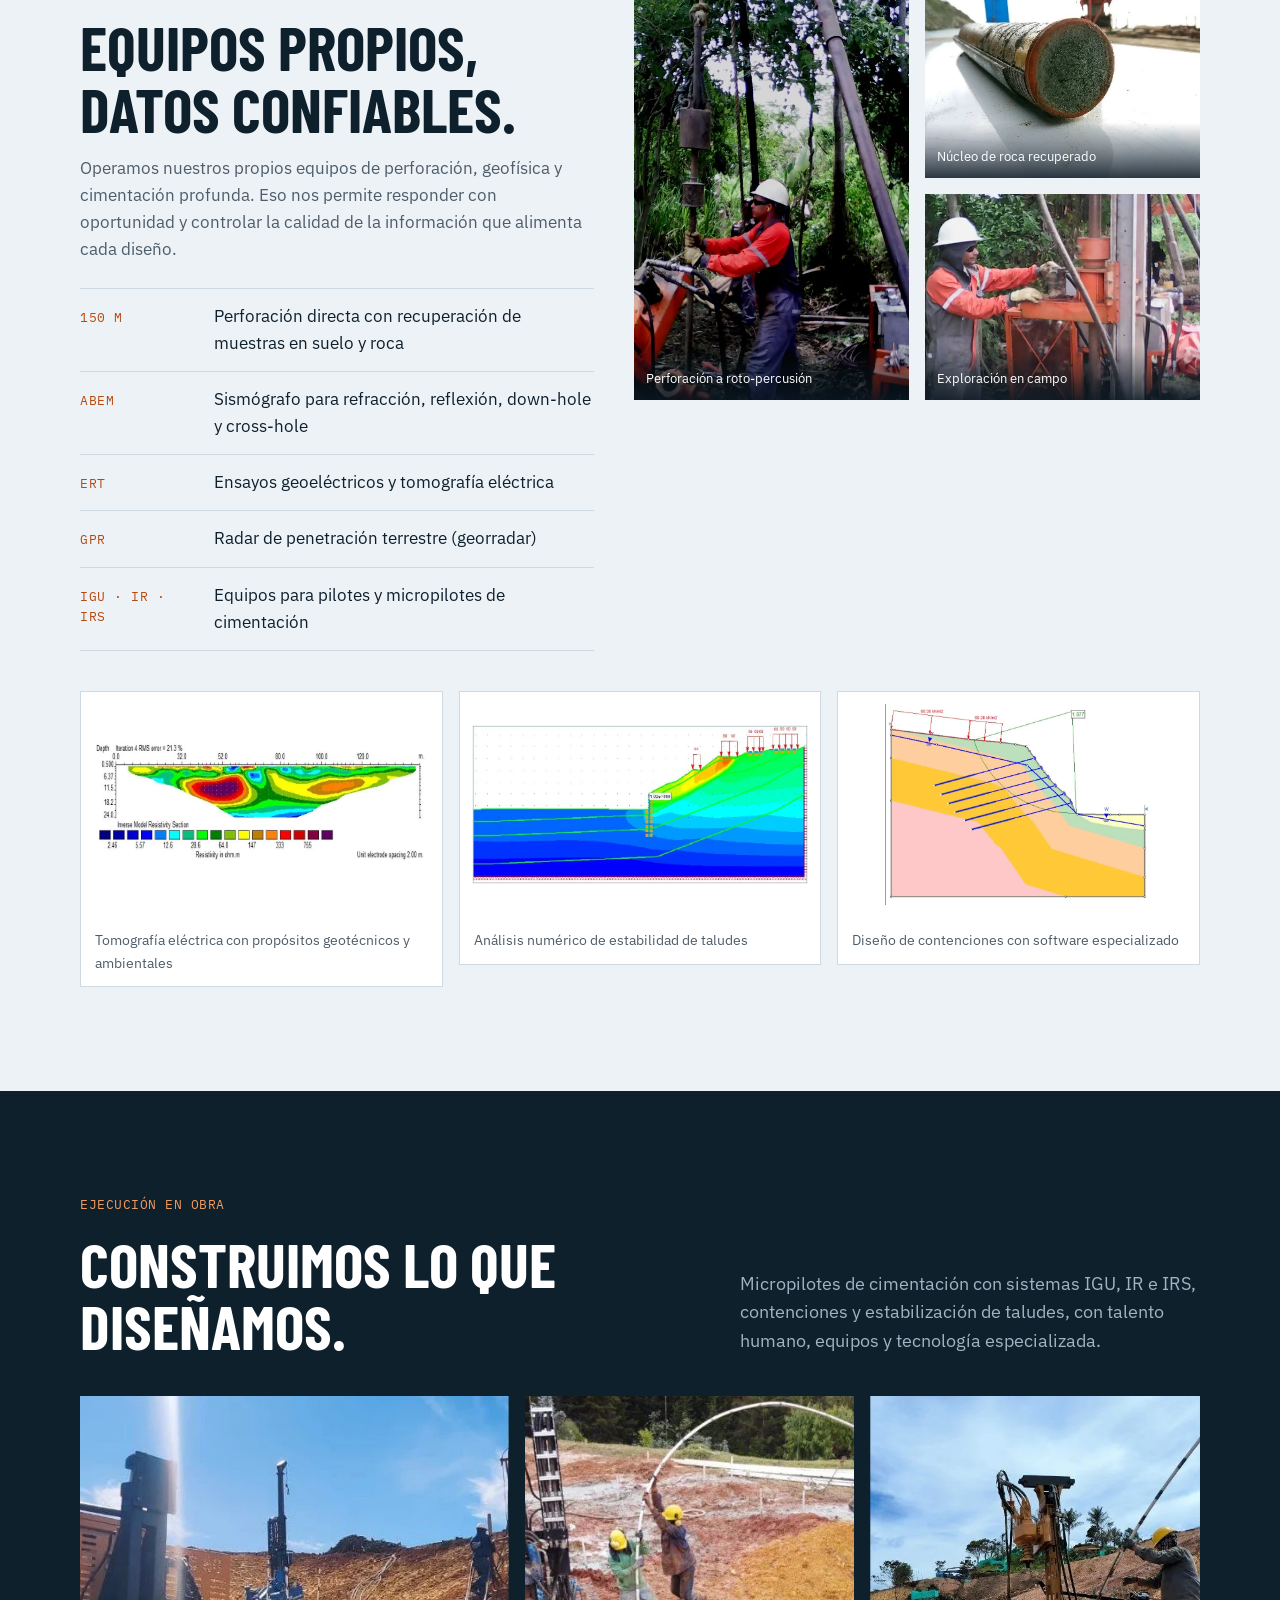
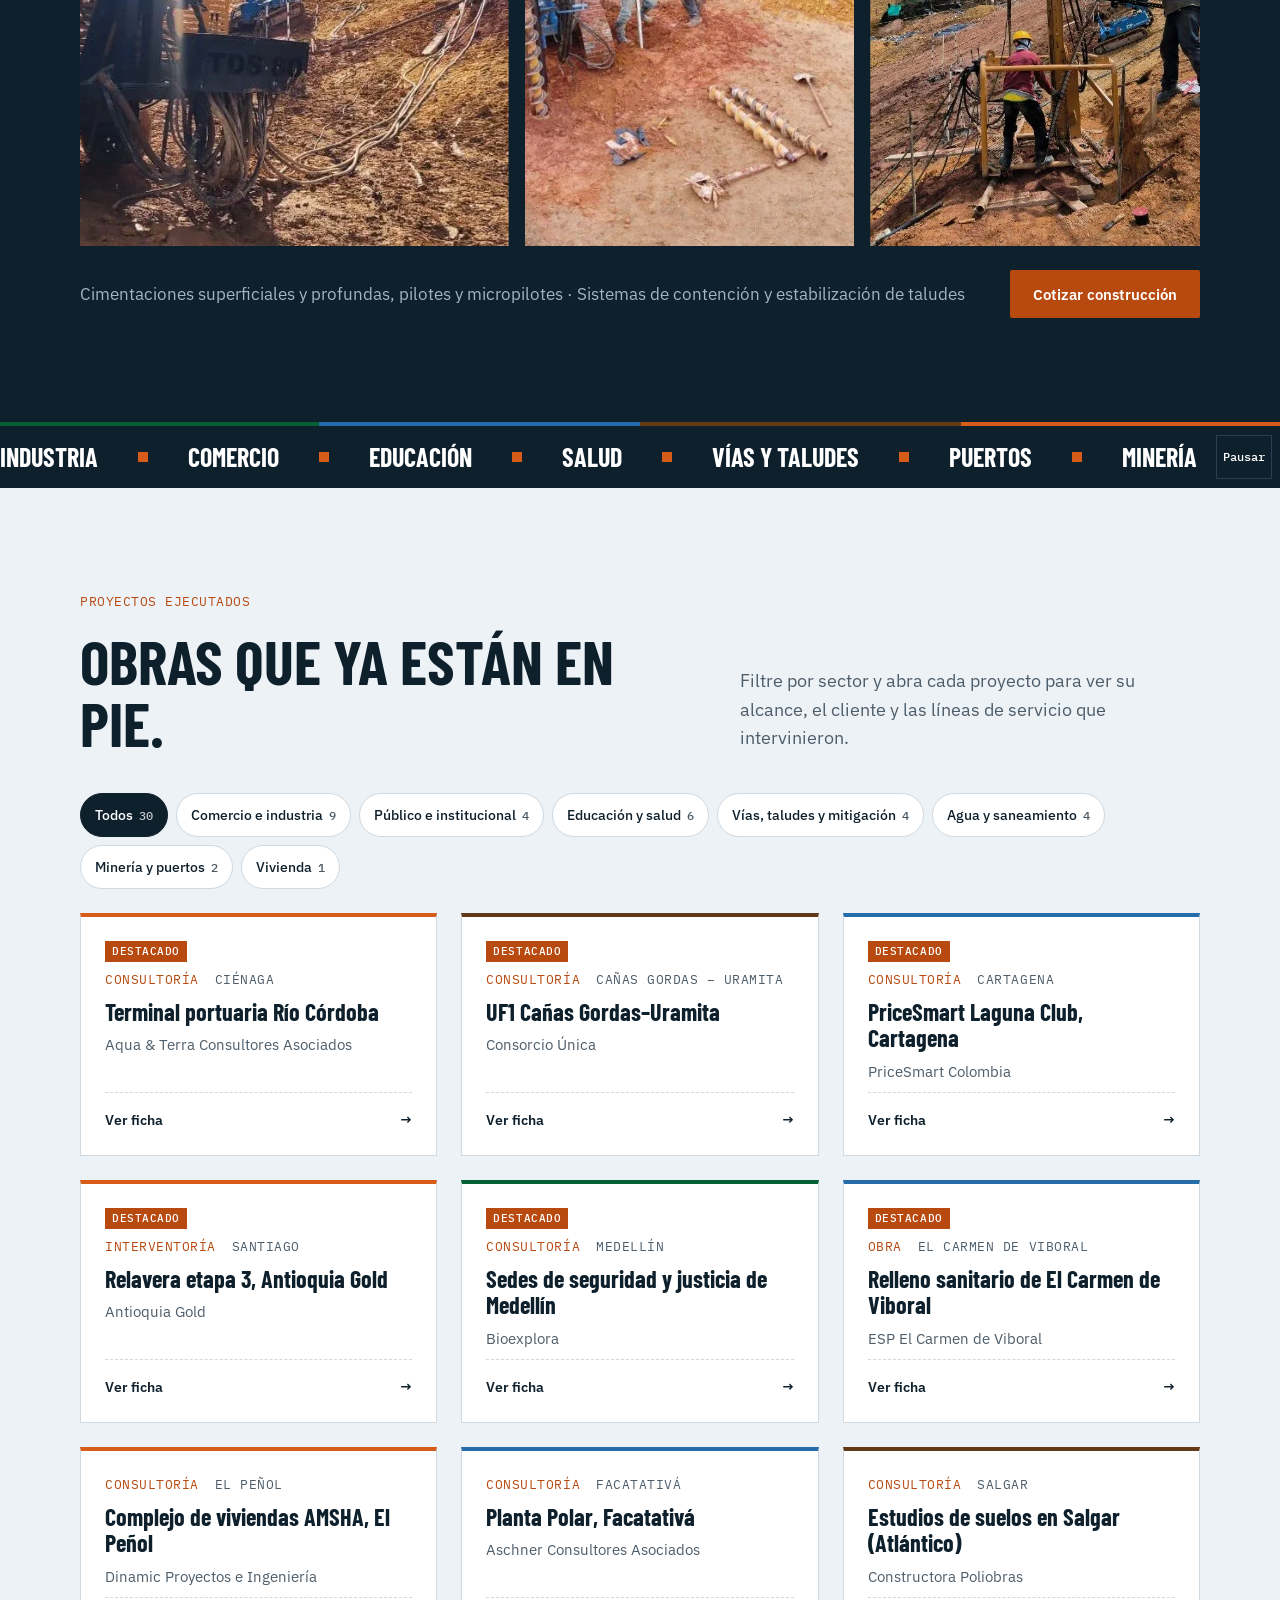
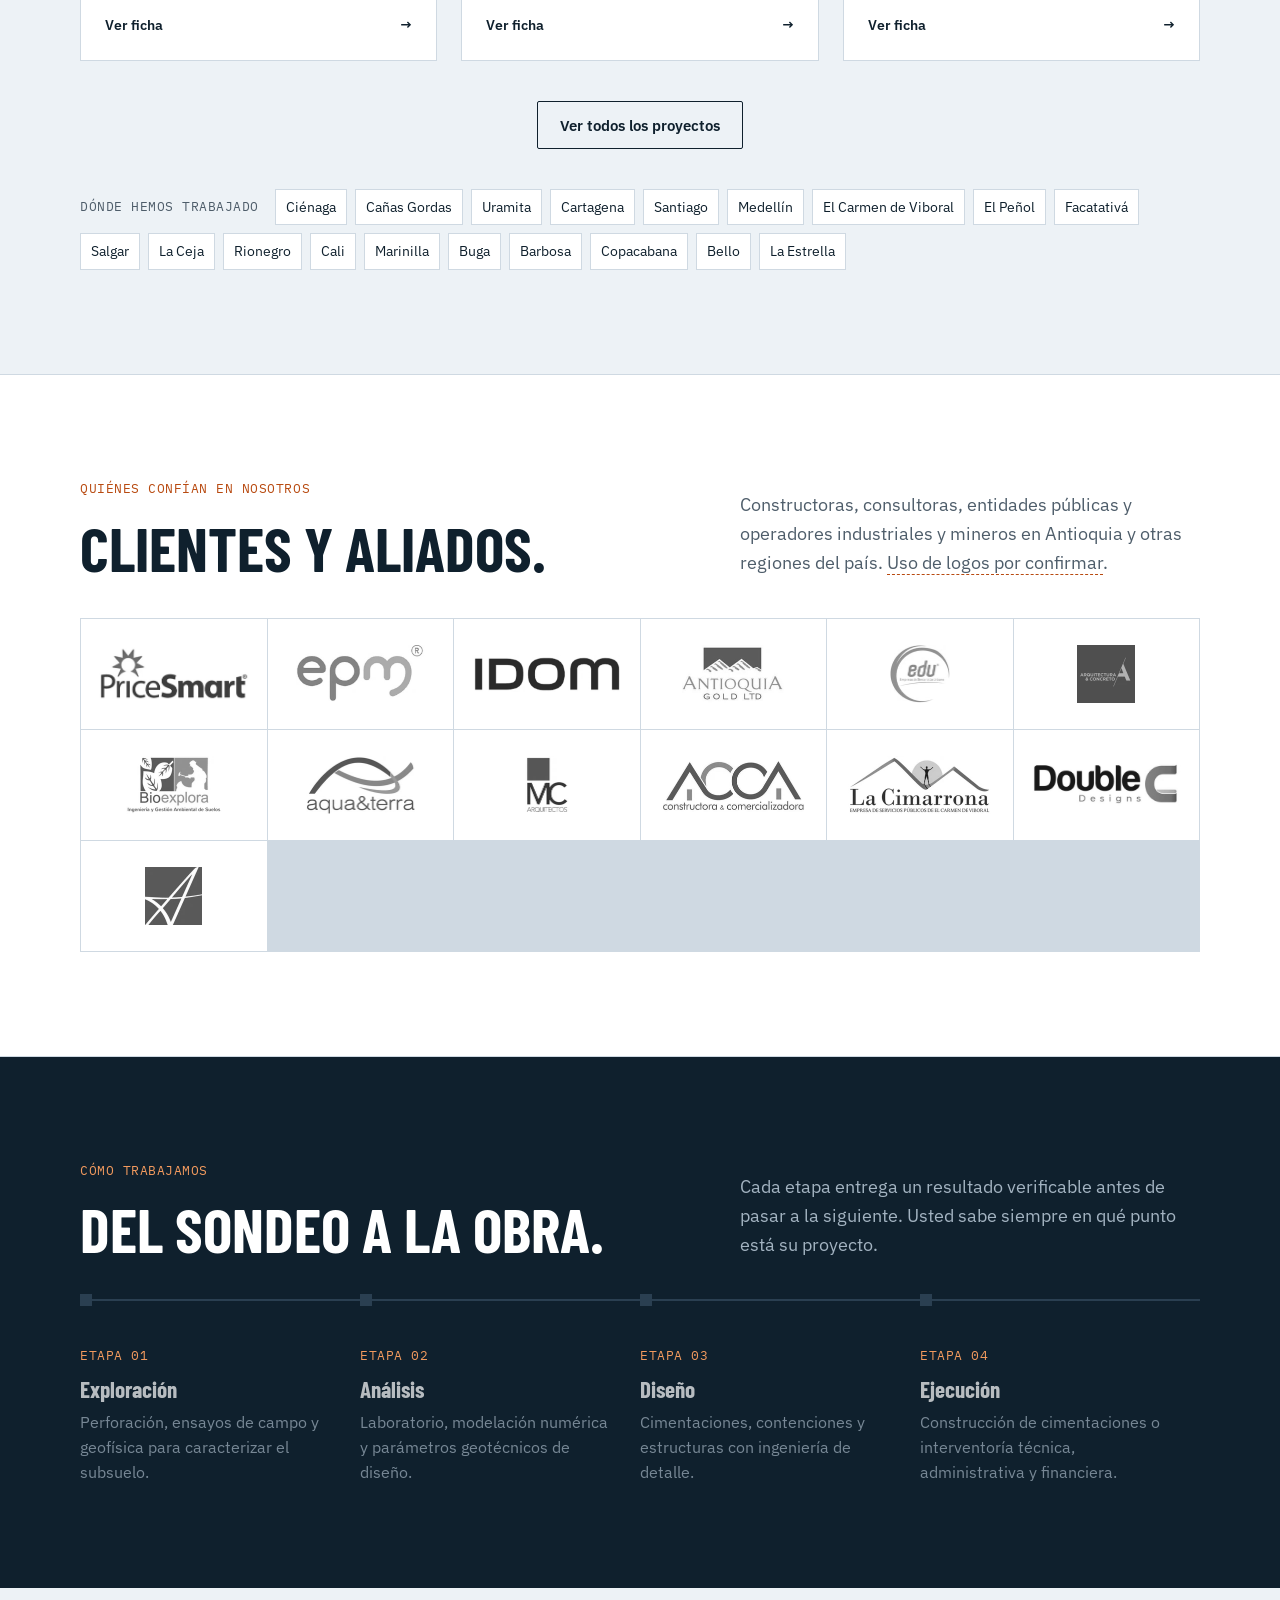
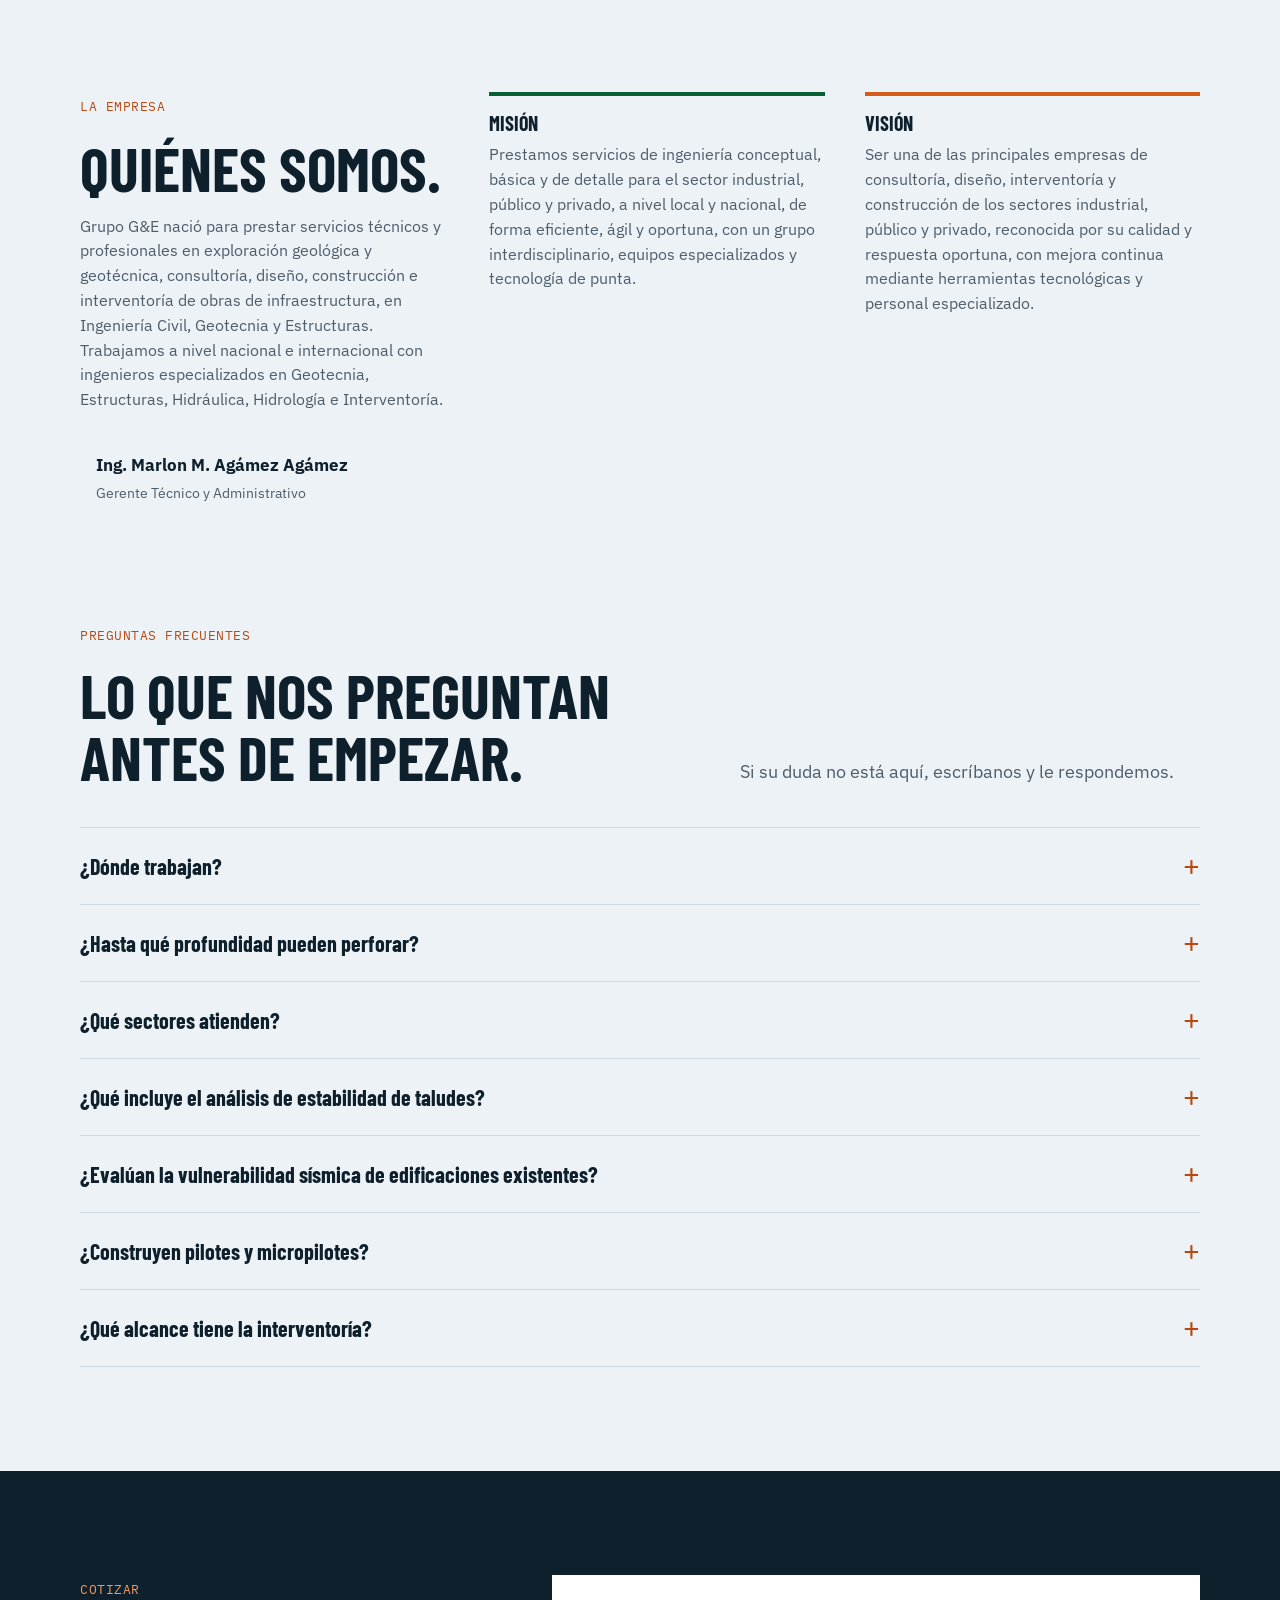
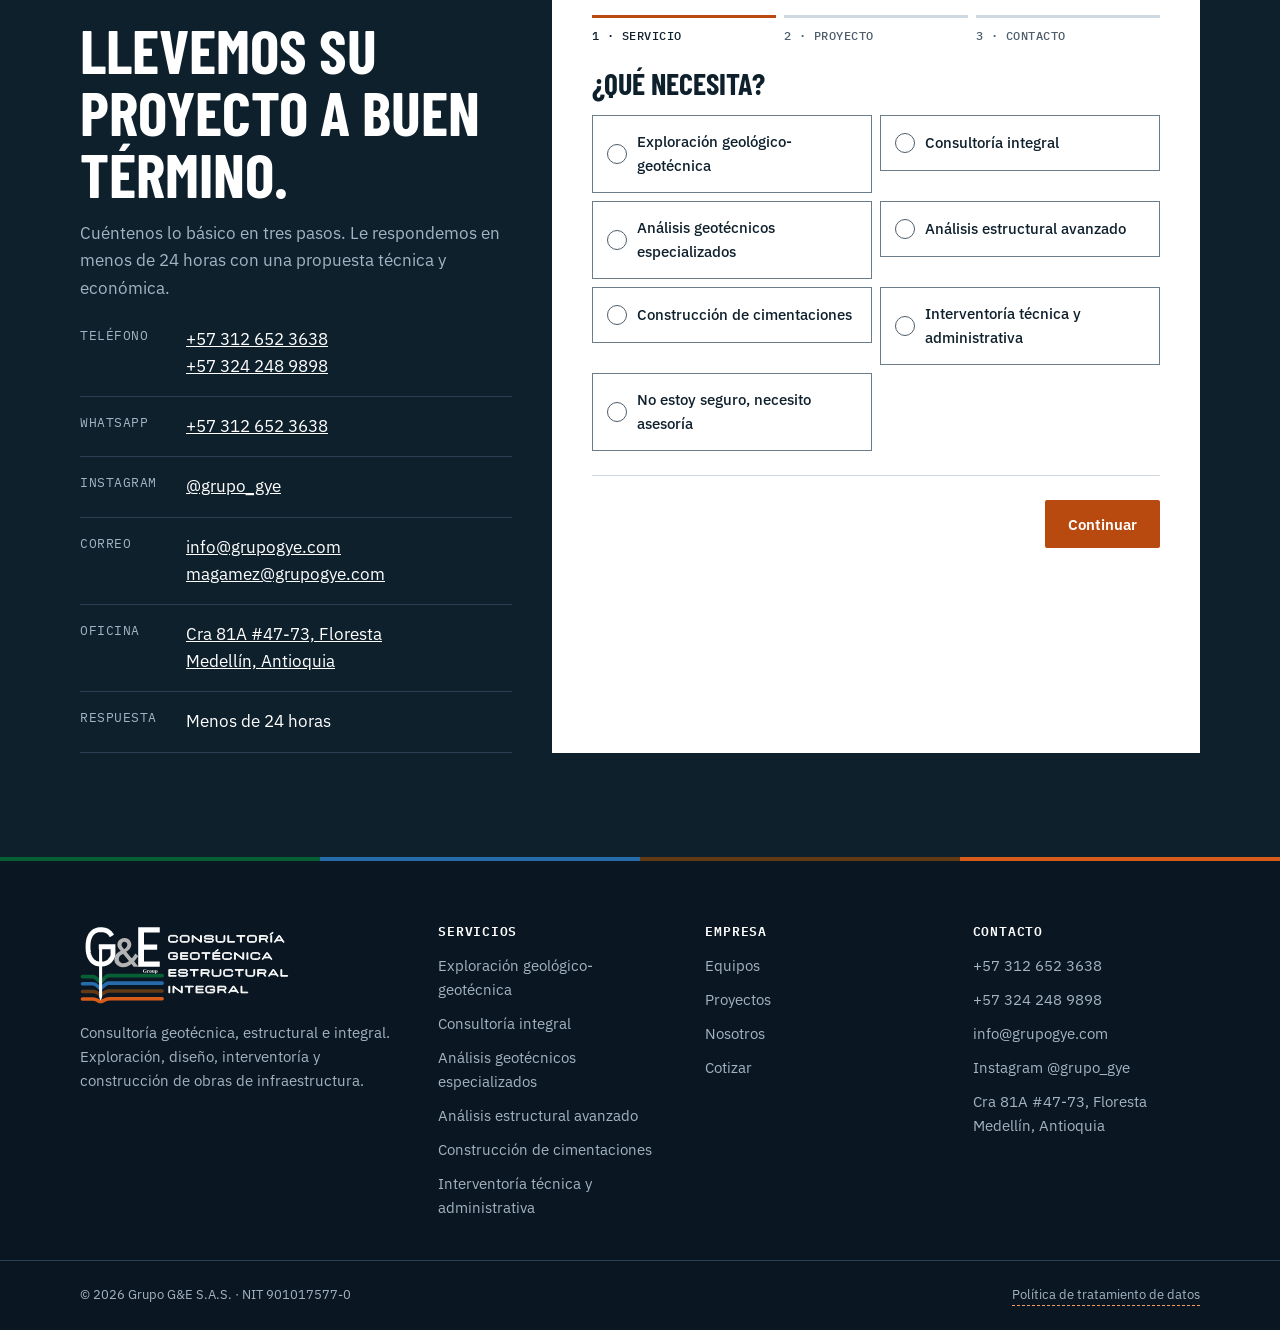
==== commit b82235d1: "Segunda tanda de respuestas de la empresa - NIT 901017577-0 en el pie, en los datos estructurados (t" ====
--- a/prototipo/v3/index.html
+++ b/prototipo/v3/index.html
@@ -41,6 +41,7 @@
   "areaServed":[{"@type":"City","name":"Medellín"},{"@type":"AdministrativeArea","name":"Antioquia"},{"@type":"Country","name":"Colombia"}],
   "sameAs":["https://www.instagram.com/grupo_gye/"],
   "foundingDate":"2016-10-06",
+  "taxID":"901017577-0",
   "employee":{"@type":"Person","name":"Marlon M. Agámez Agámez","jobTitle":"Gerente Técnico y Administrativo"}
 }
 </script>
@@ -310,7 +311,7 @@
         <li><span class="mono">Instagram</span><a href="https://www.instagram.com/grupo_gye/" target="_blank" rel="noopener">@grupo_gye</a></li>
         <li><span class="mono">Correo</span><span><a href="mailto:info@grupogye.com">info@grupogye.com</a><br><a href="mailto:magamez@grupogye.com">magamez@grupogye.com</a></span></li>
         <li><span class="mono">Oficina</span><a href="https://www.google.com/maps/search/?api=1&amp;query=Cra+81A+%2347-73+Medell%C3%ADn" target="_blank" rel="noopener">Cra 81A #47-73, Floresta<br>Medellín, Antioquia</a></li>
-        <li><span class="mono">Horario</span><span class="tbd" title="Por confirmar">Lun–Vie · por confirmar</span></li>
+        <li><span class="mono">Respuesta</span><span>Menos de 24 horas</span></li>
       </ul>
     </div>
 
@@ -386,7 +387,7 @@
     <div><h2>Empresa</h2><ul><li><a href="#equipos">Equipos</a></li><li><a href="#proyectos">Proyectos</a></li><li><a href="#nosotros">Nosotros</a></li><li><a href="#cotizar">Cotizar</a></li></ul></div>
     <div><h2>Contacto</h2><ul><li><a href="tel:+573126523638">+57 312 652 3638</a></li><li><a href="tel:+573242489898">+57 324 248 9898</a></li><li><a href="mailto:info@grupogye.com">info@grupogye.com</a></li><li><a href="https://www.instagram.com/grupo_gye/" target="_blank" rel="noopener">Instagram @grupo_gye</a></li><li>Cra 81A #47-73, Floresta<br>Medellín, Antioquia</li></ul></div>
   </div>
-  <div class="legal"><div class="wrap"><span>© 2026 Grupo G&amp;E S.A.S. · NIT <span class="tbd">por confirmar</span></span><span class="tbd" title="Pendiente: publicar en /politica-de-privacidad/">Política de tratamiento de datos</span></div></div>
+  <div class="legal"><div class="wrap"><span>© 2026 Grupo G&amp;E S.A.S. · NIT 901017577-0</span><span class="tbd" title="Pendiente: publicar en /politica-de-privacidad/">Política de tratamiento de datos</span></div></div>
 </footer>
 
 <a class="wa" href="https://wa.me/573126523638" data-wa aria-label="Escribir por WhatsApp a Grupo G&amp;E">
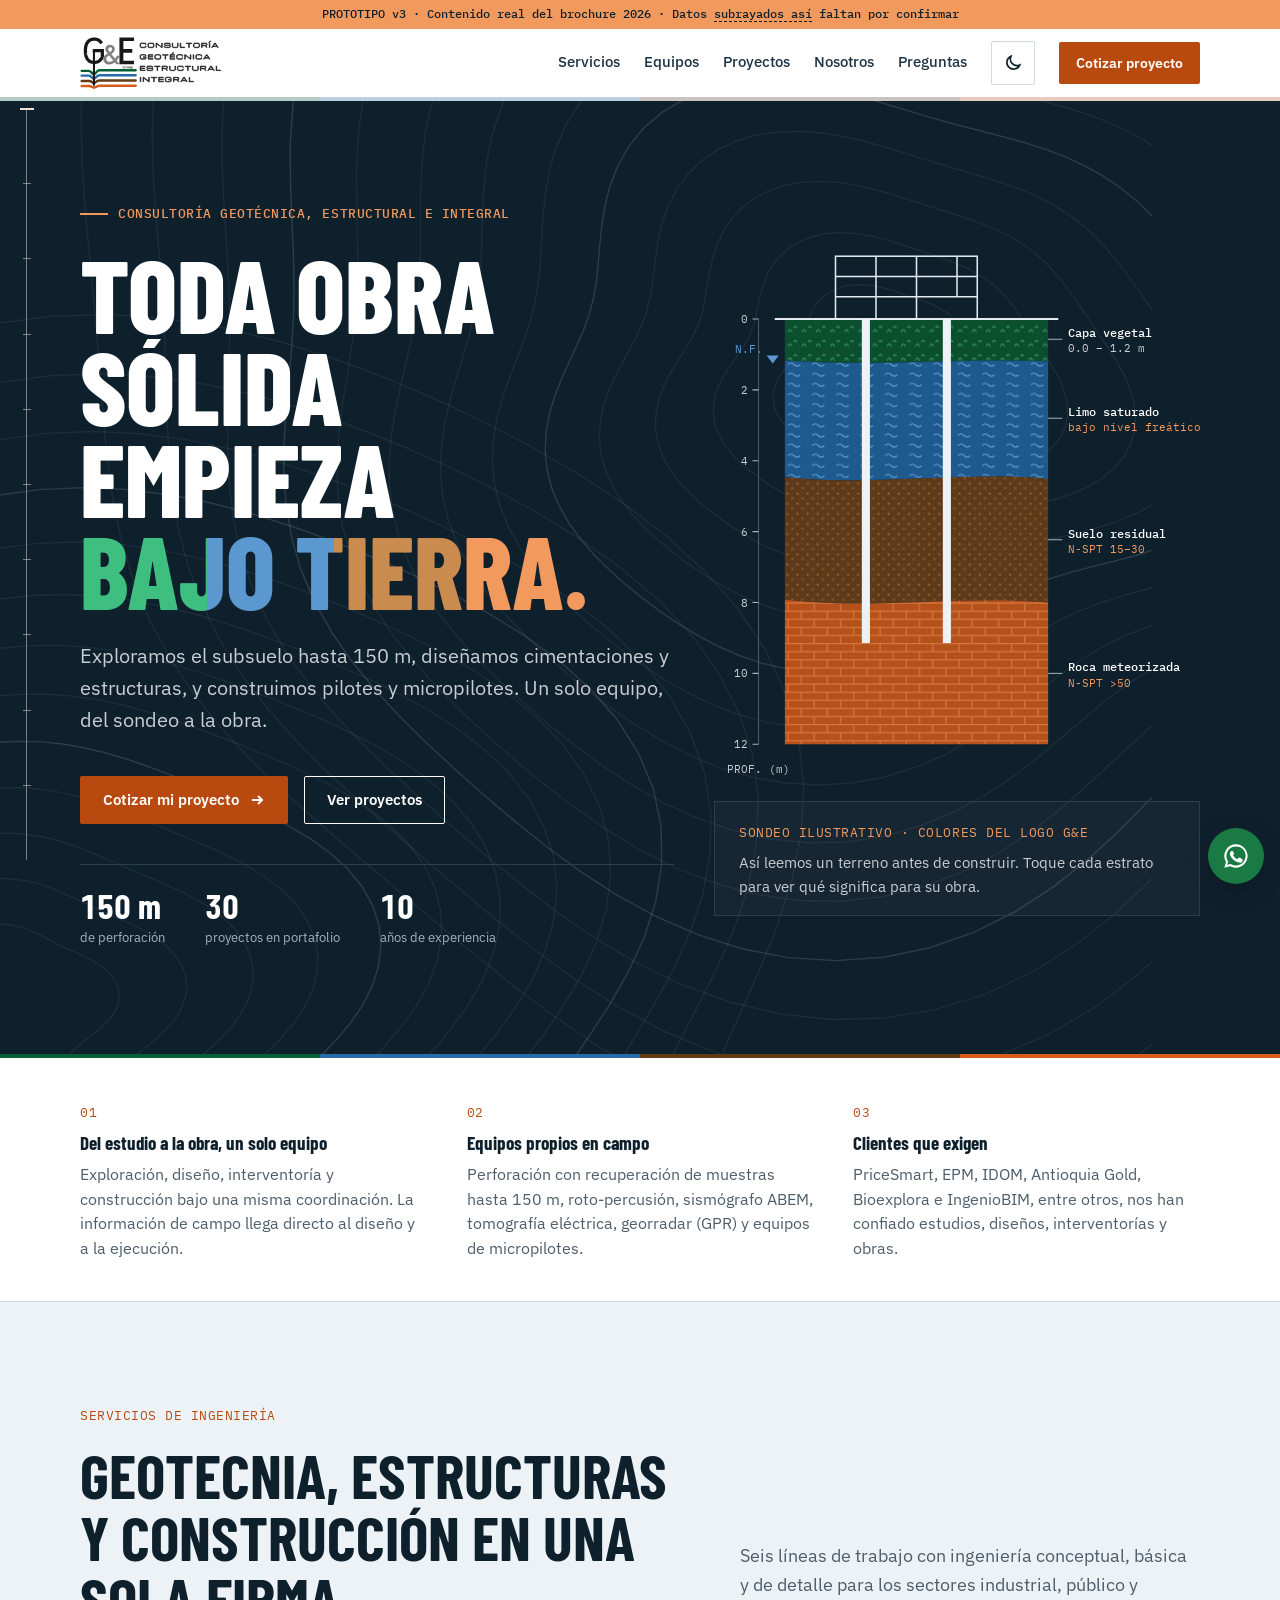
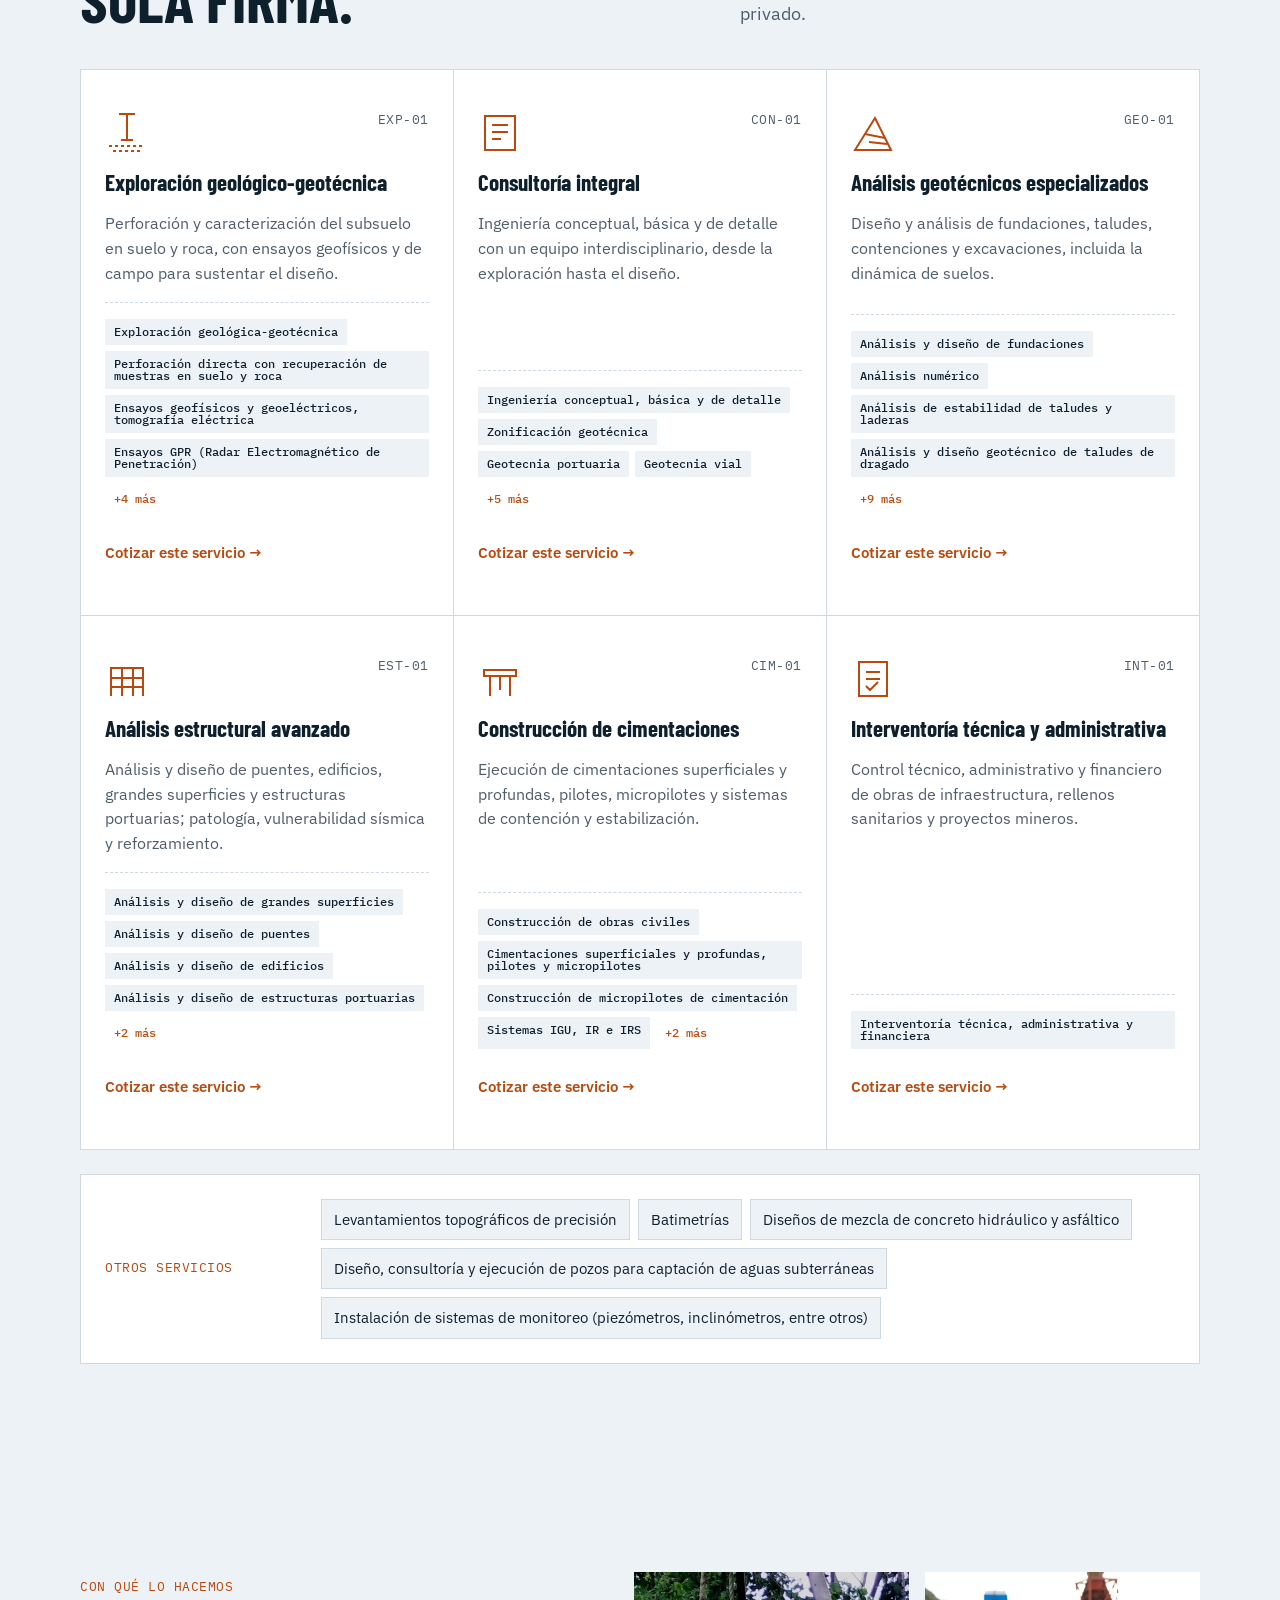
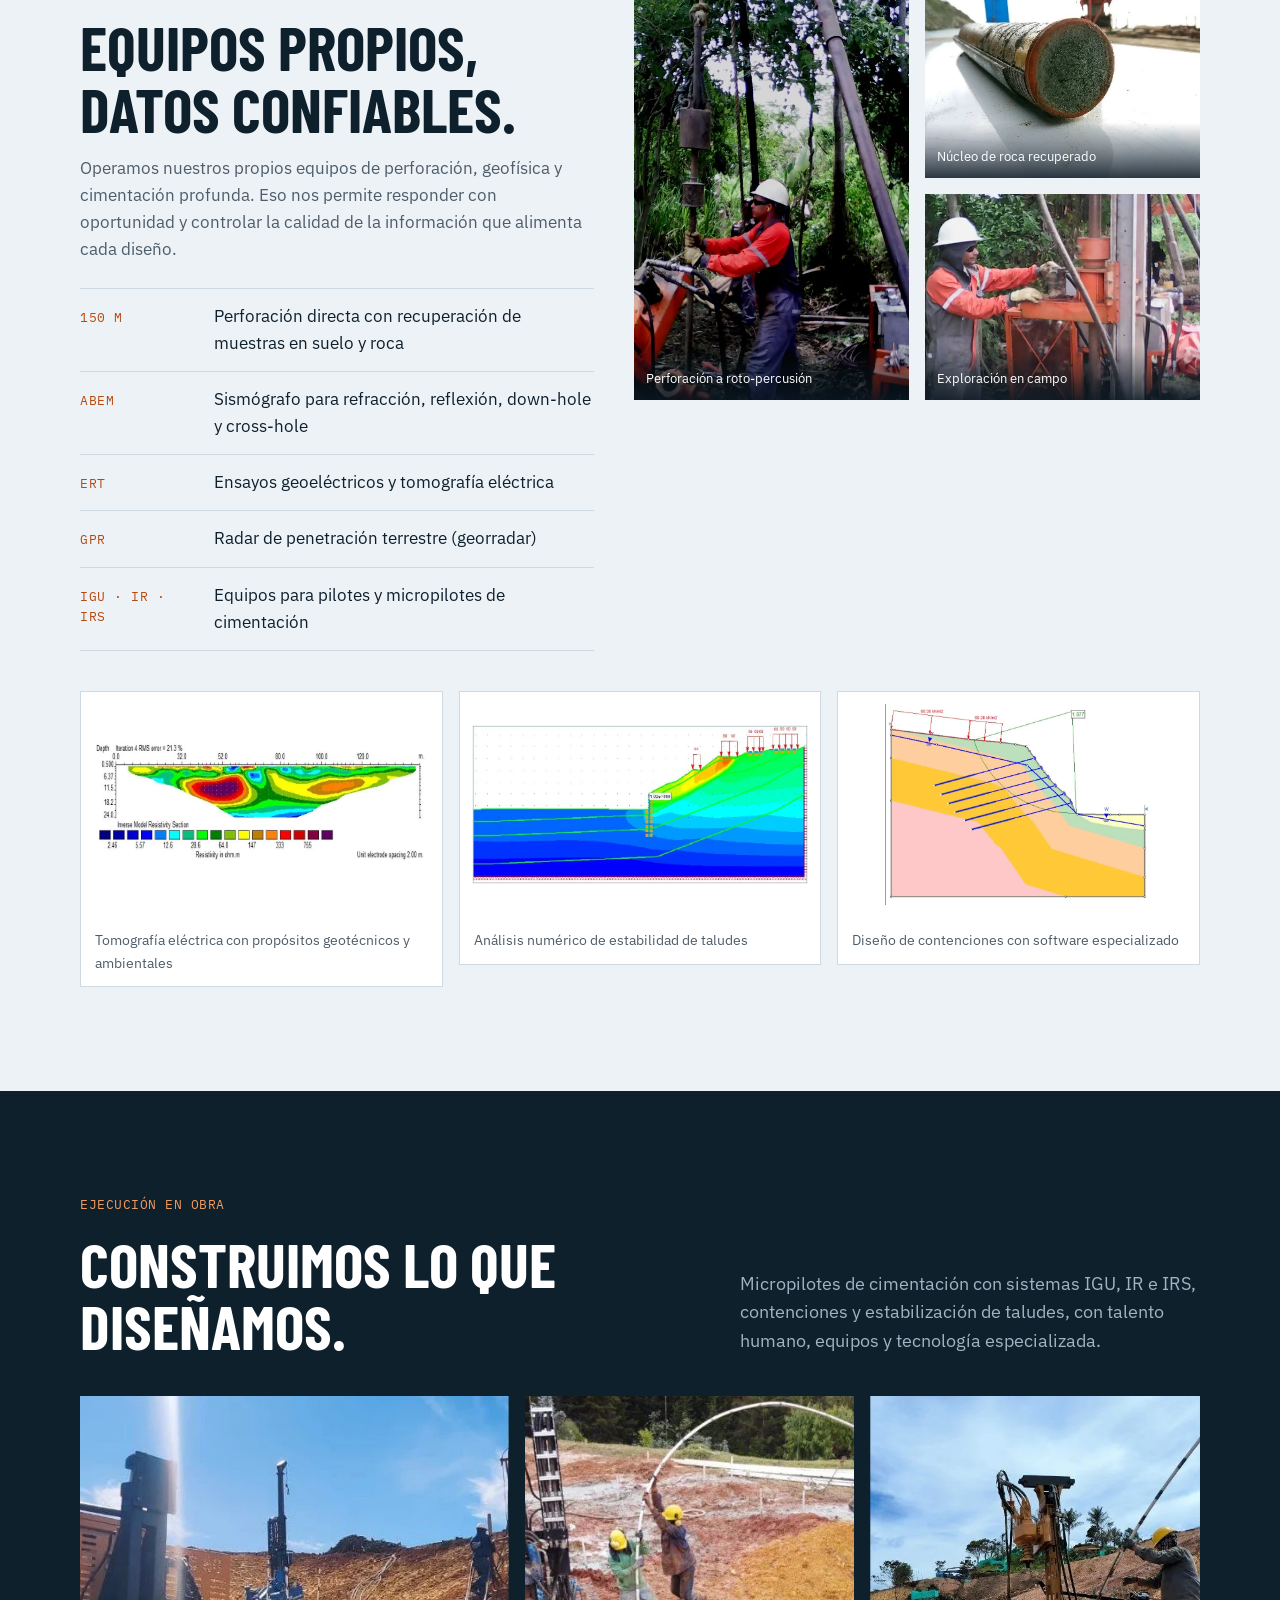
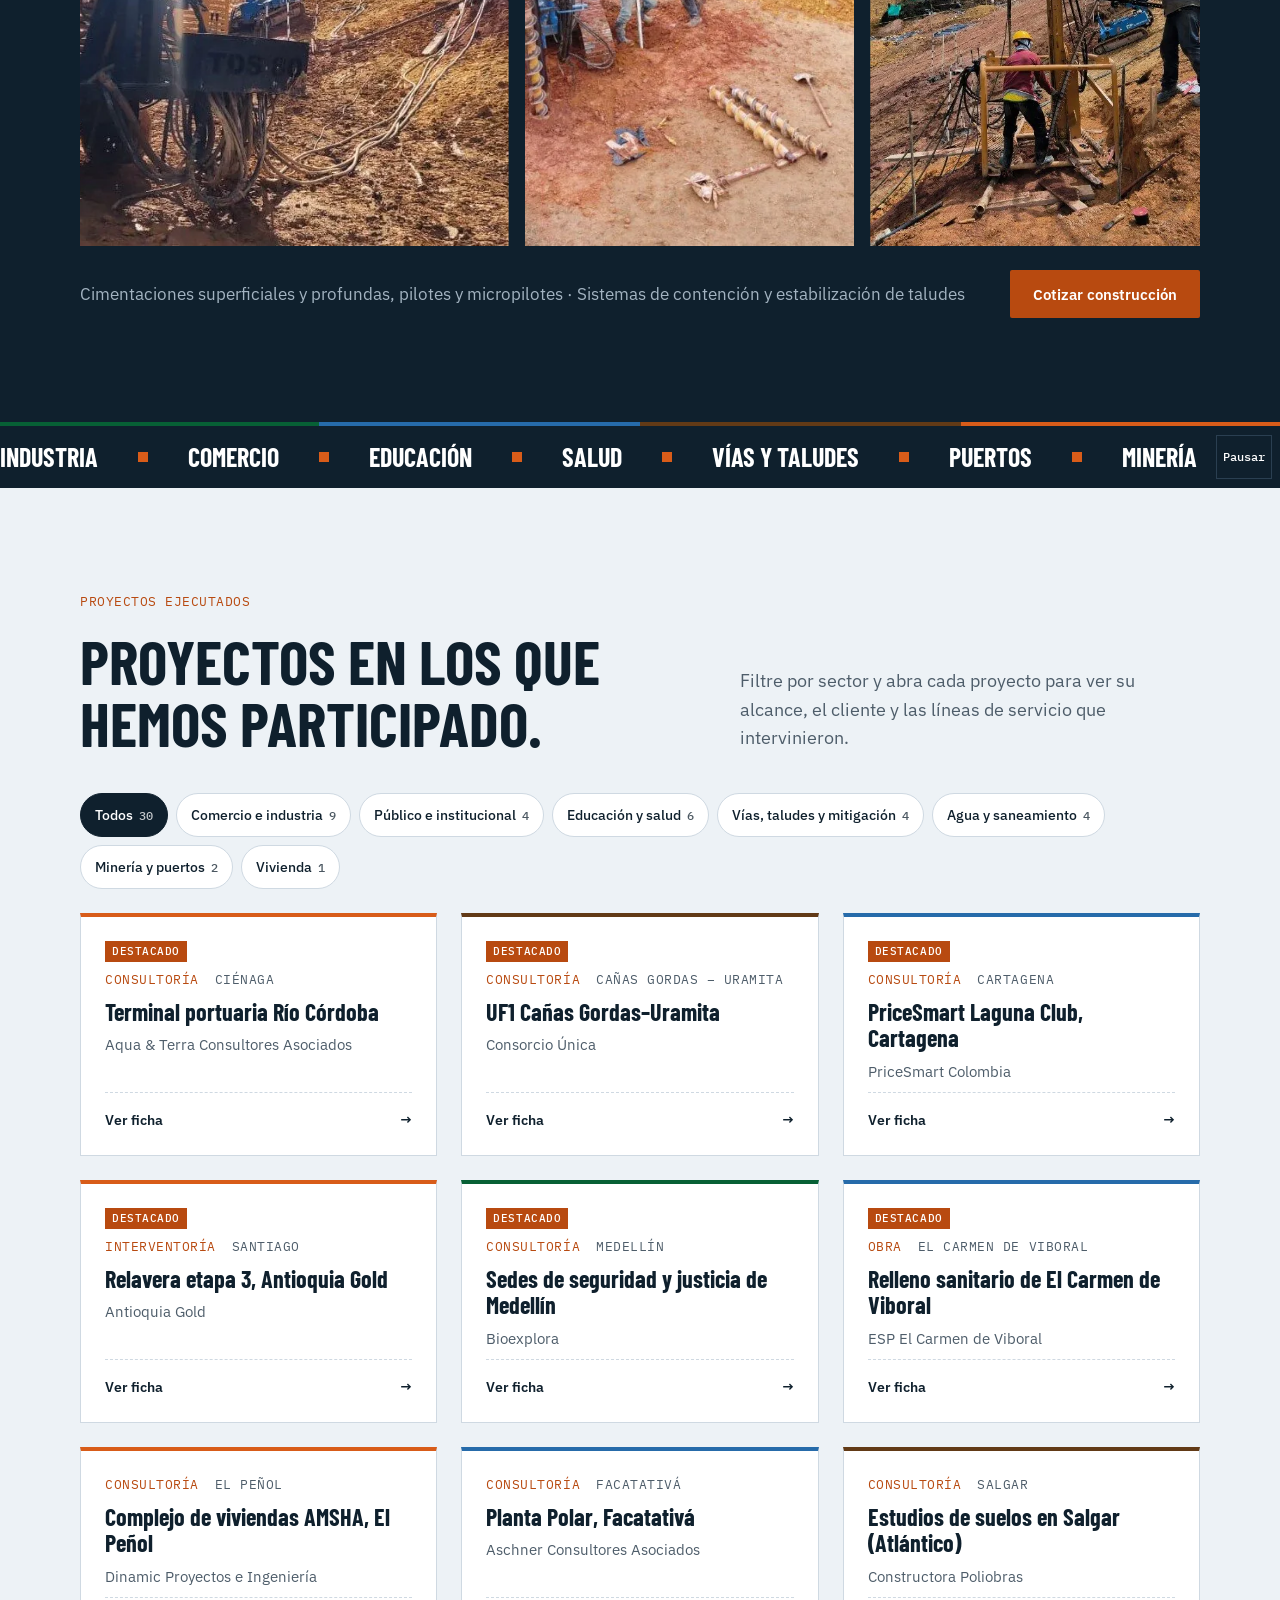
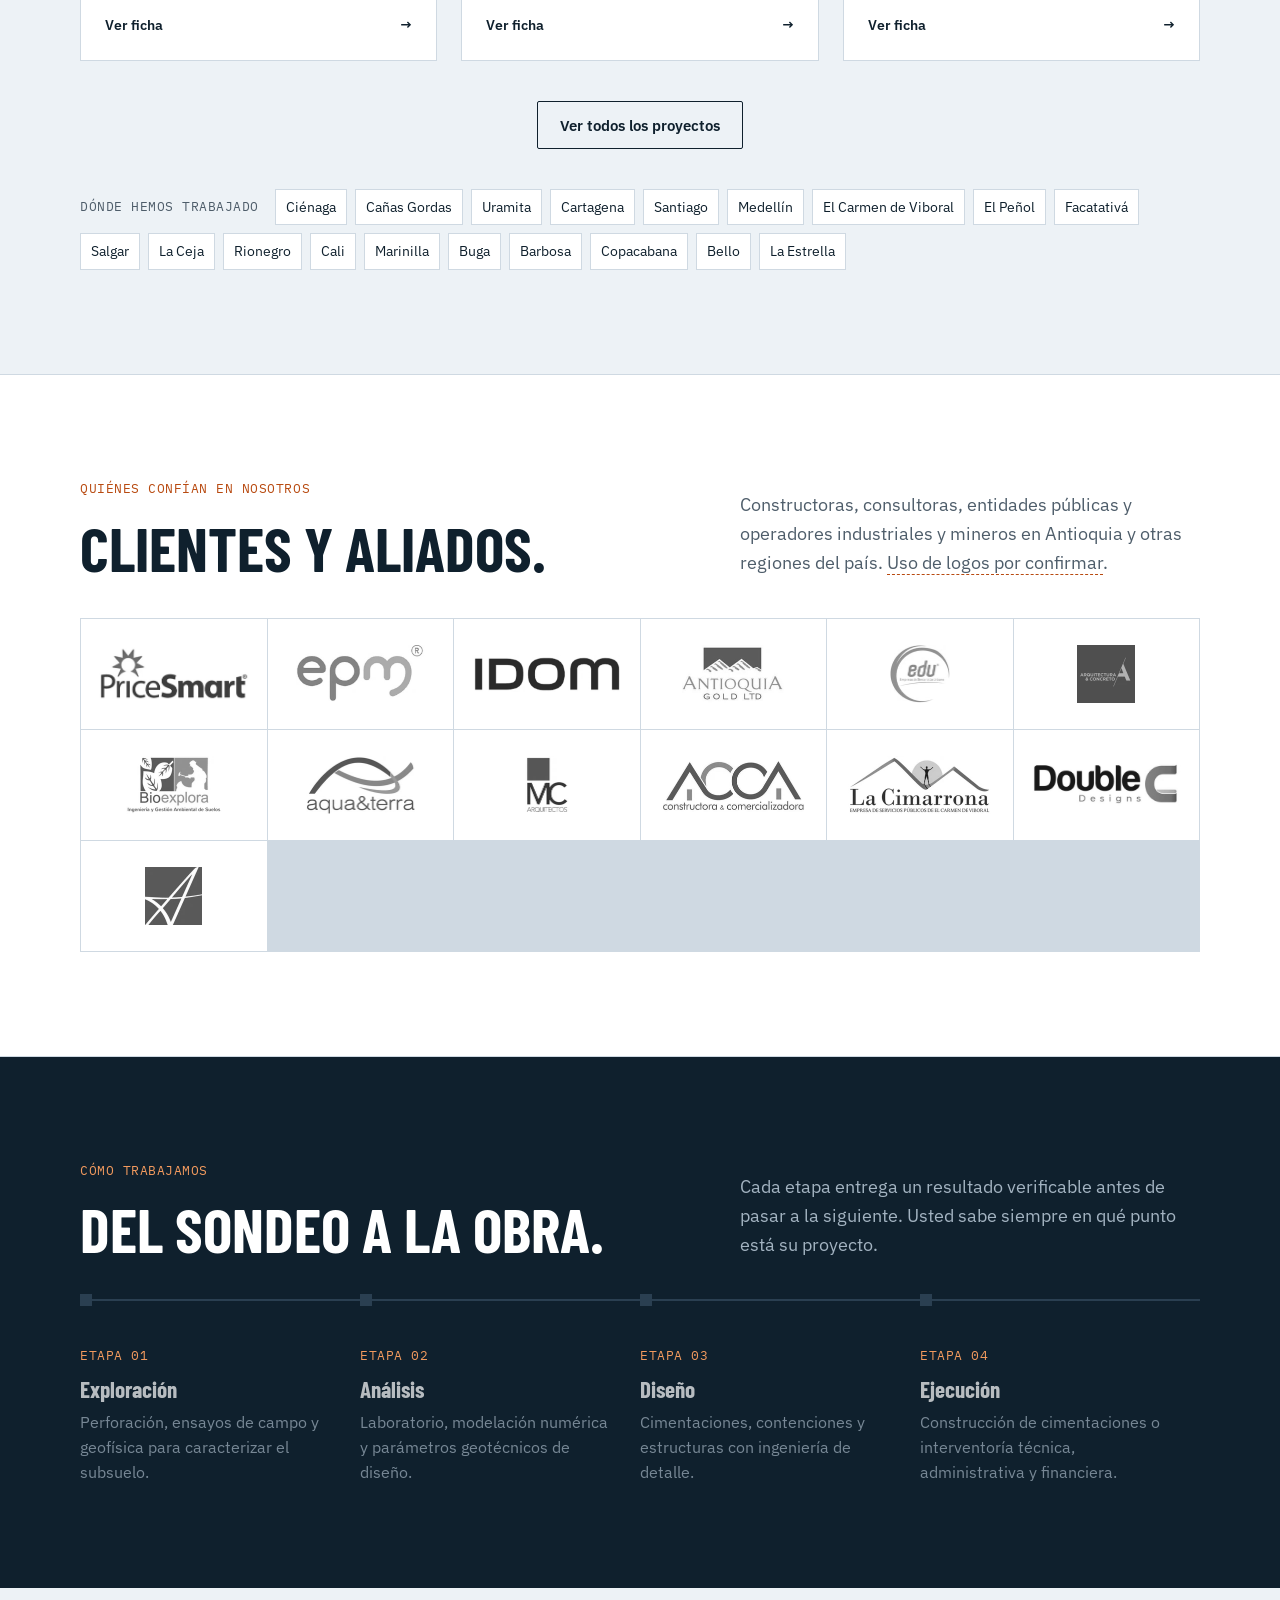
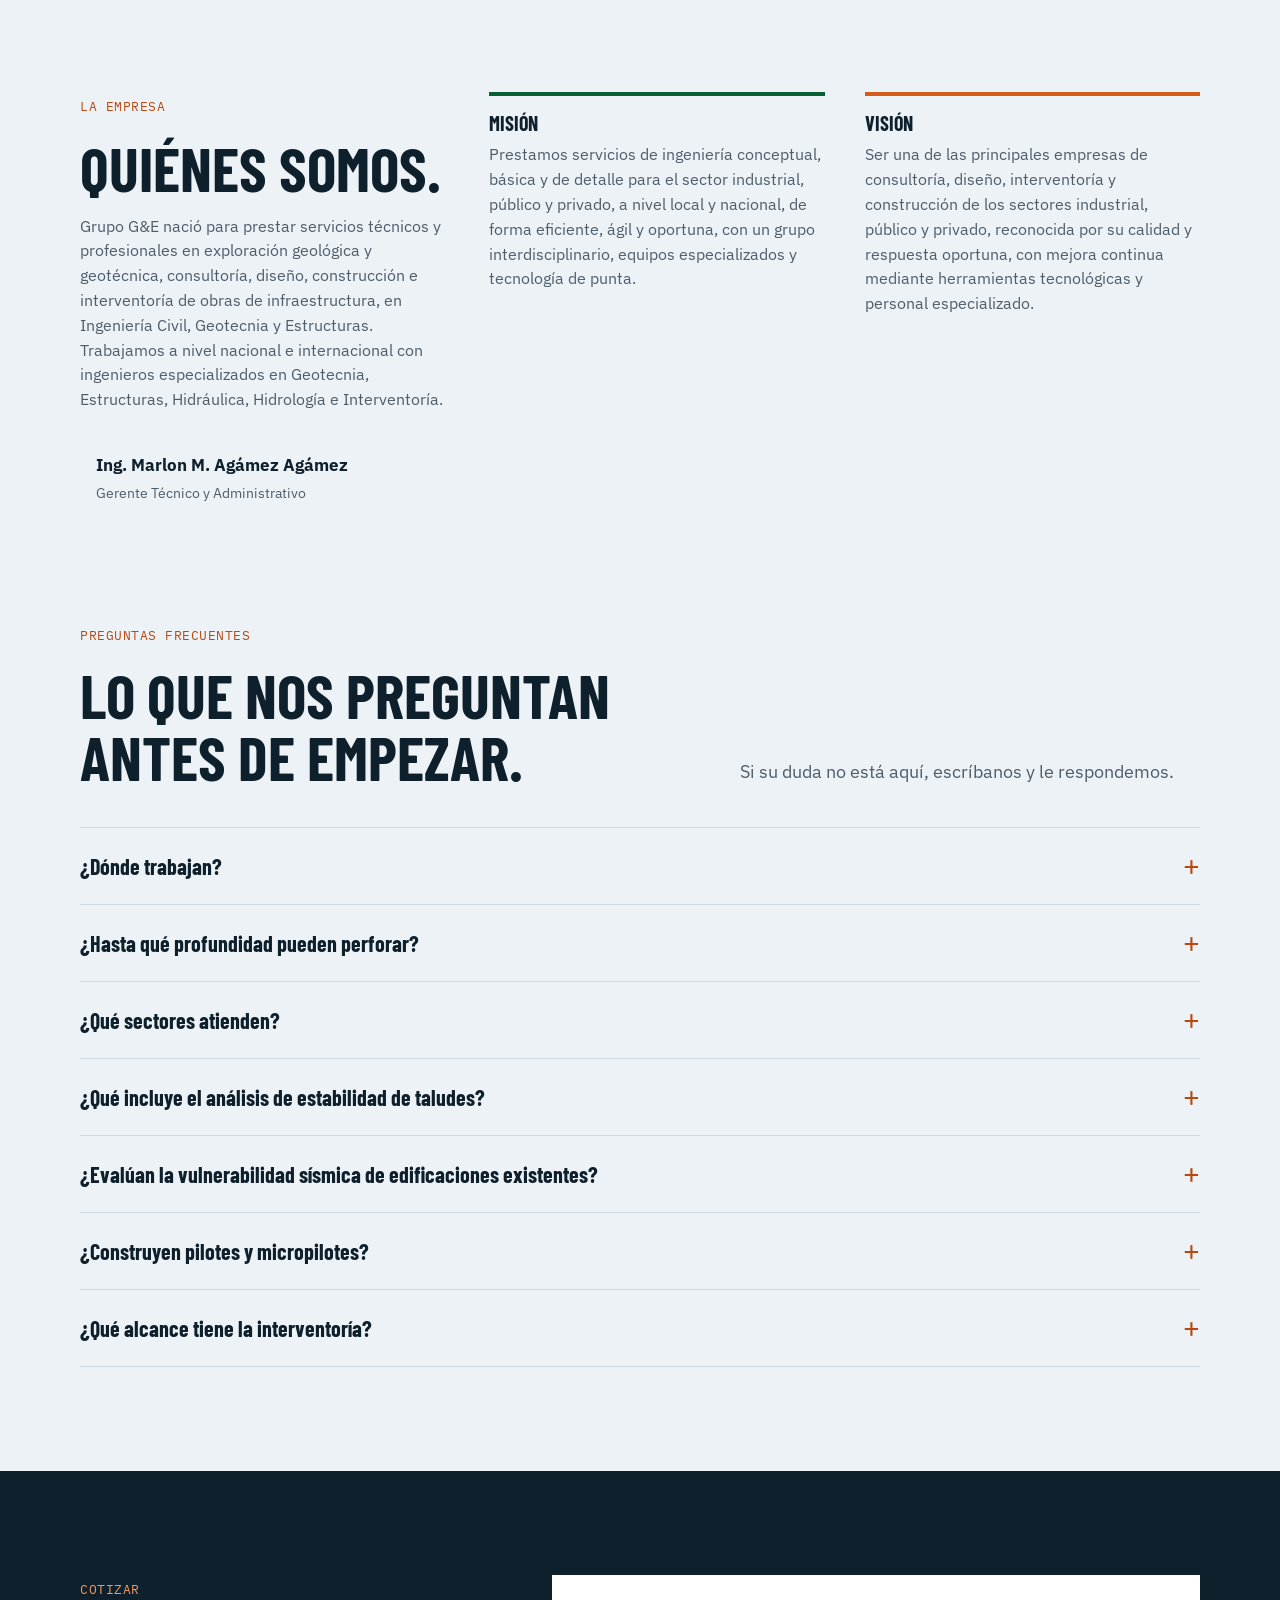
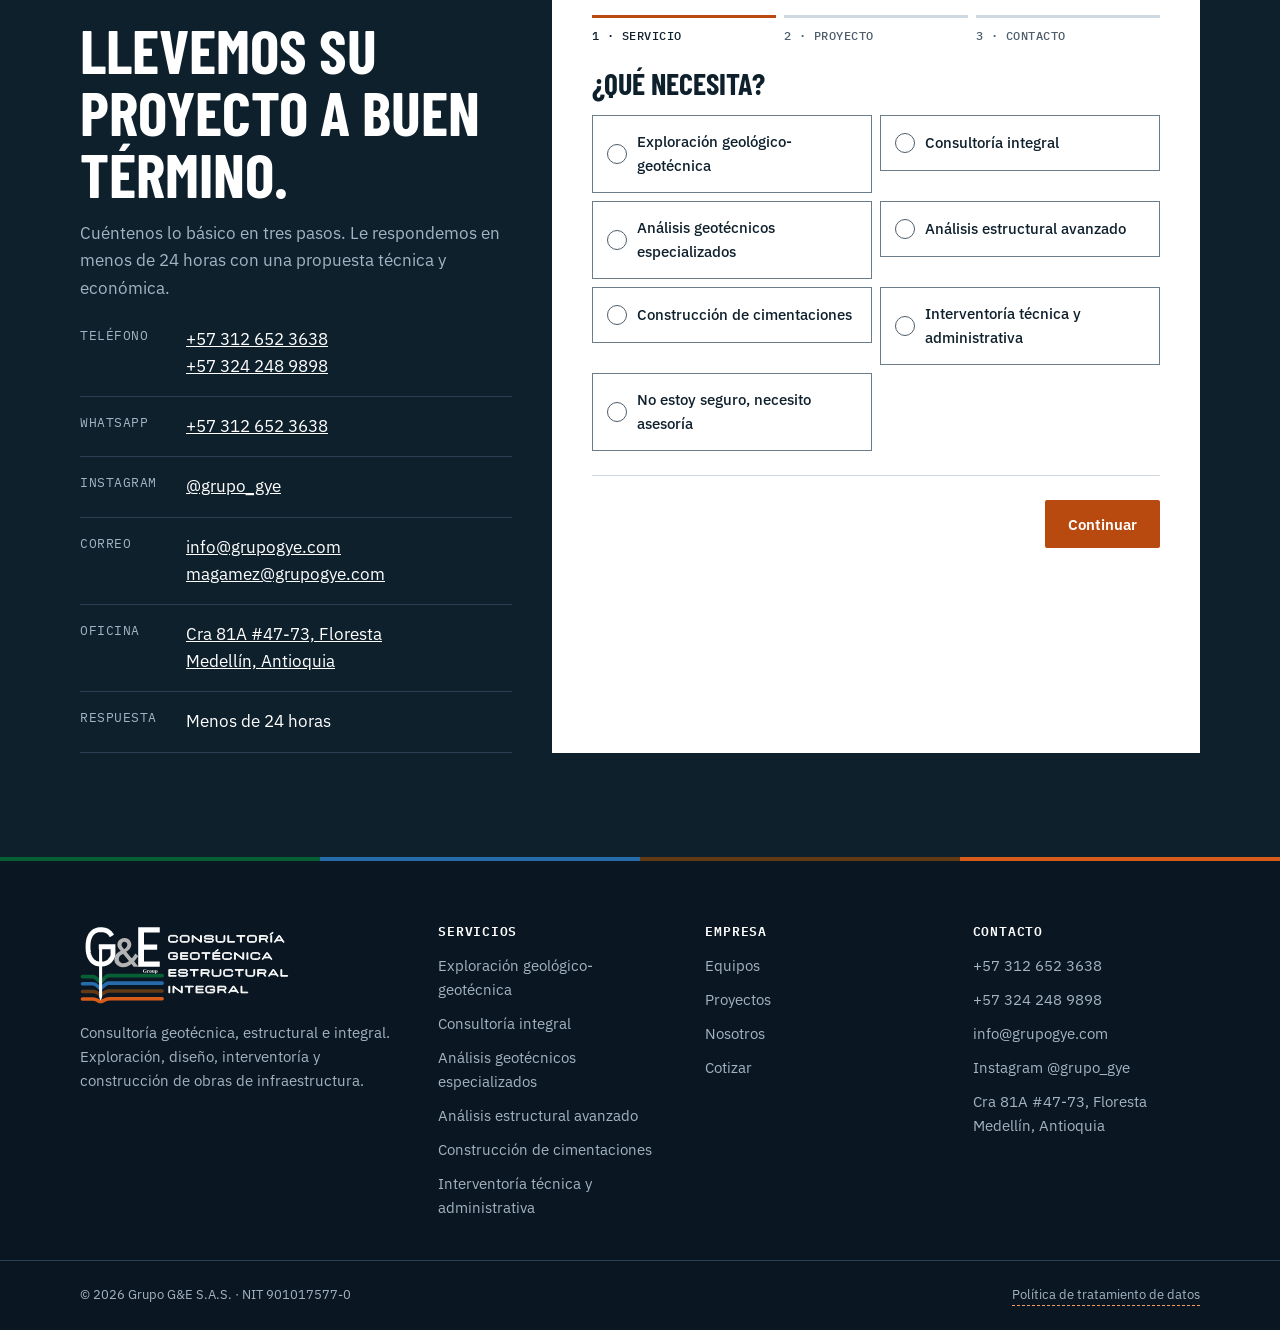
==== commit ceb3cdea: "Comentarios de la empresa: sin foco solo en Medellín y proyectos sin afirmar que están construidos -" ====
--- a/prototipo/v3/index.html
+++ b/prototipo/v3/index.html
@@ -222,7 +222,7 @@
 <section class="sec" id="proyectos" data-stratum="Roca meteorizada" aria-labelledby="h-proj">
   <div class="wrap">
     <div class="sec-head">
-      <div><span class="mono">Proyectos ejecutados</span><h2 id="h-proj">Obras que ya están en pie.</h2></div>
+      <div><span class="mono">Proyectos ejecutados</span><h2 id="h-proj">Proyectos en los que hemos participado.</h2></div>
       <p>Filtre por sector y abra cada proyecto para ver su alcance, el cliente y las líneas de servicio que intervinieron.</p>
     </div>
     <fieldset class="chips" id="chips"><legend class="sr">Filtrar proyectos por sector</legend></fieldset>
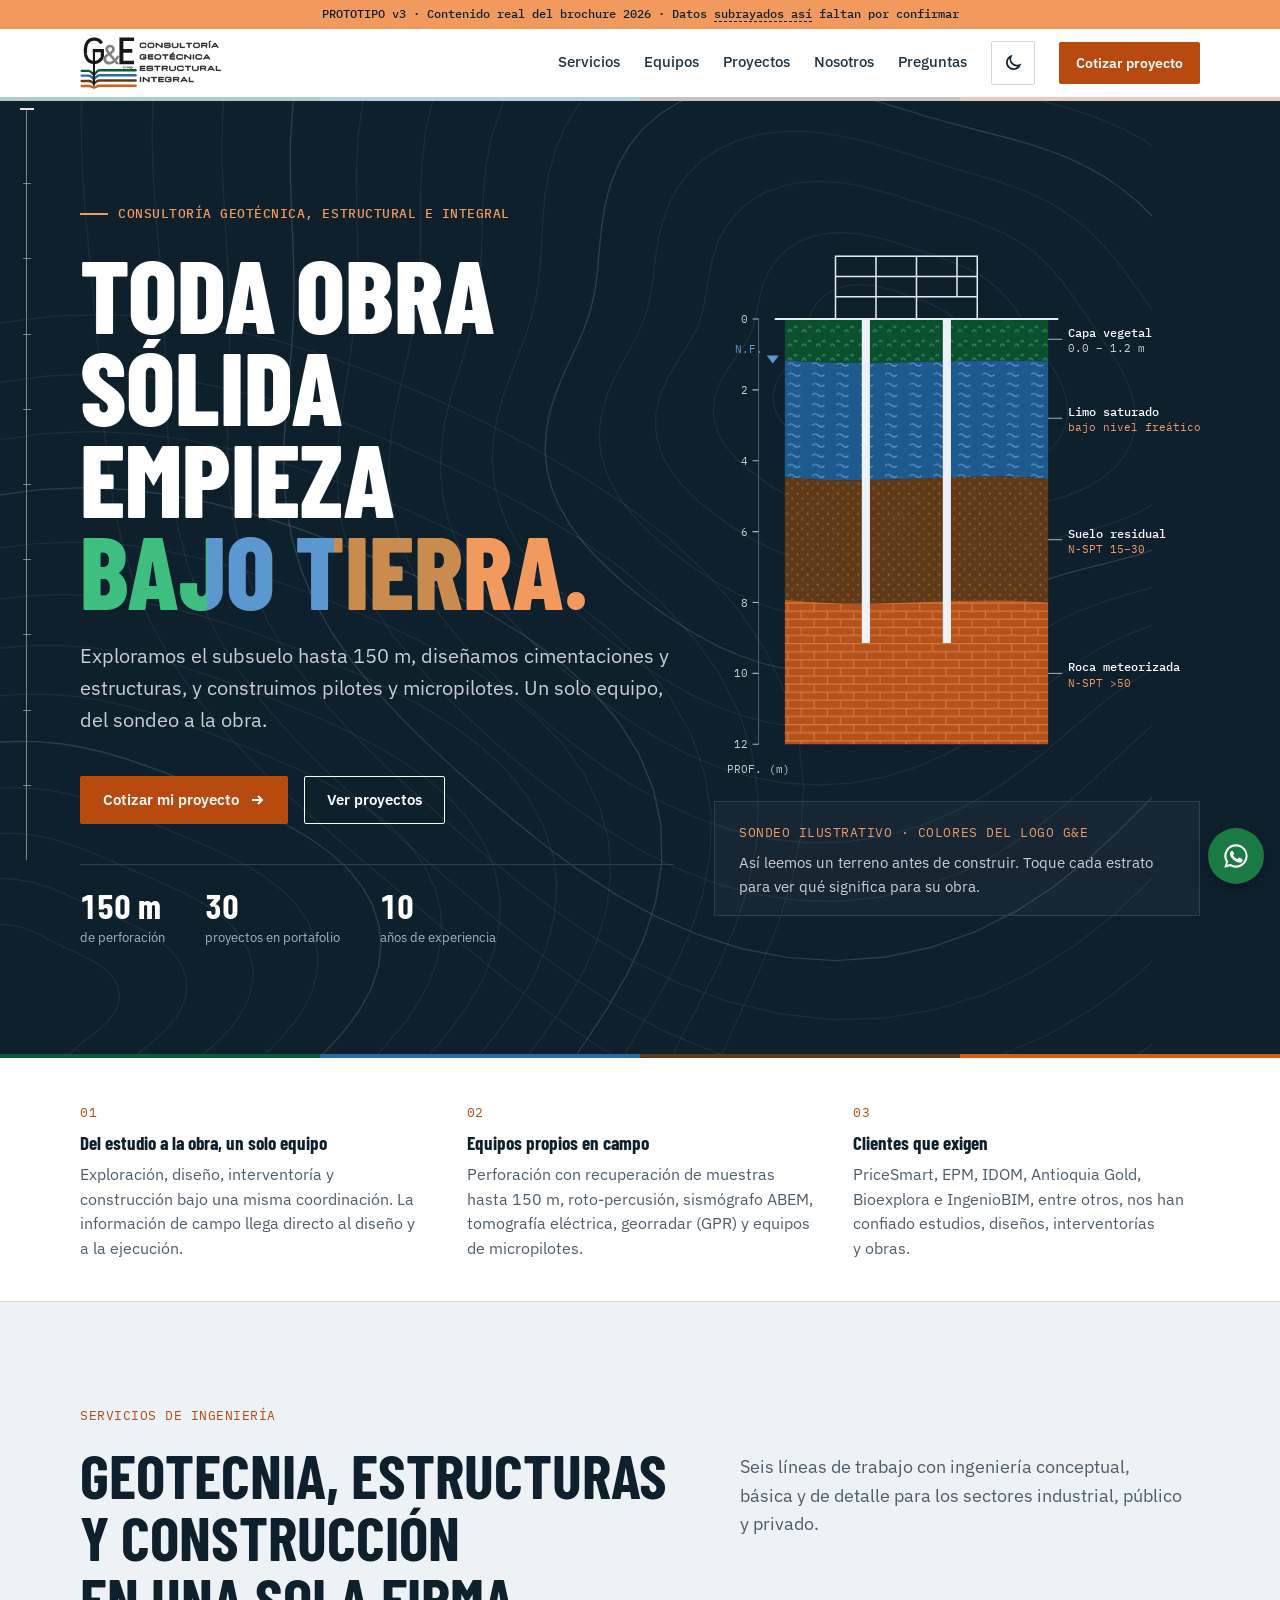
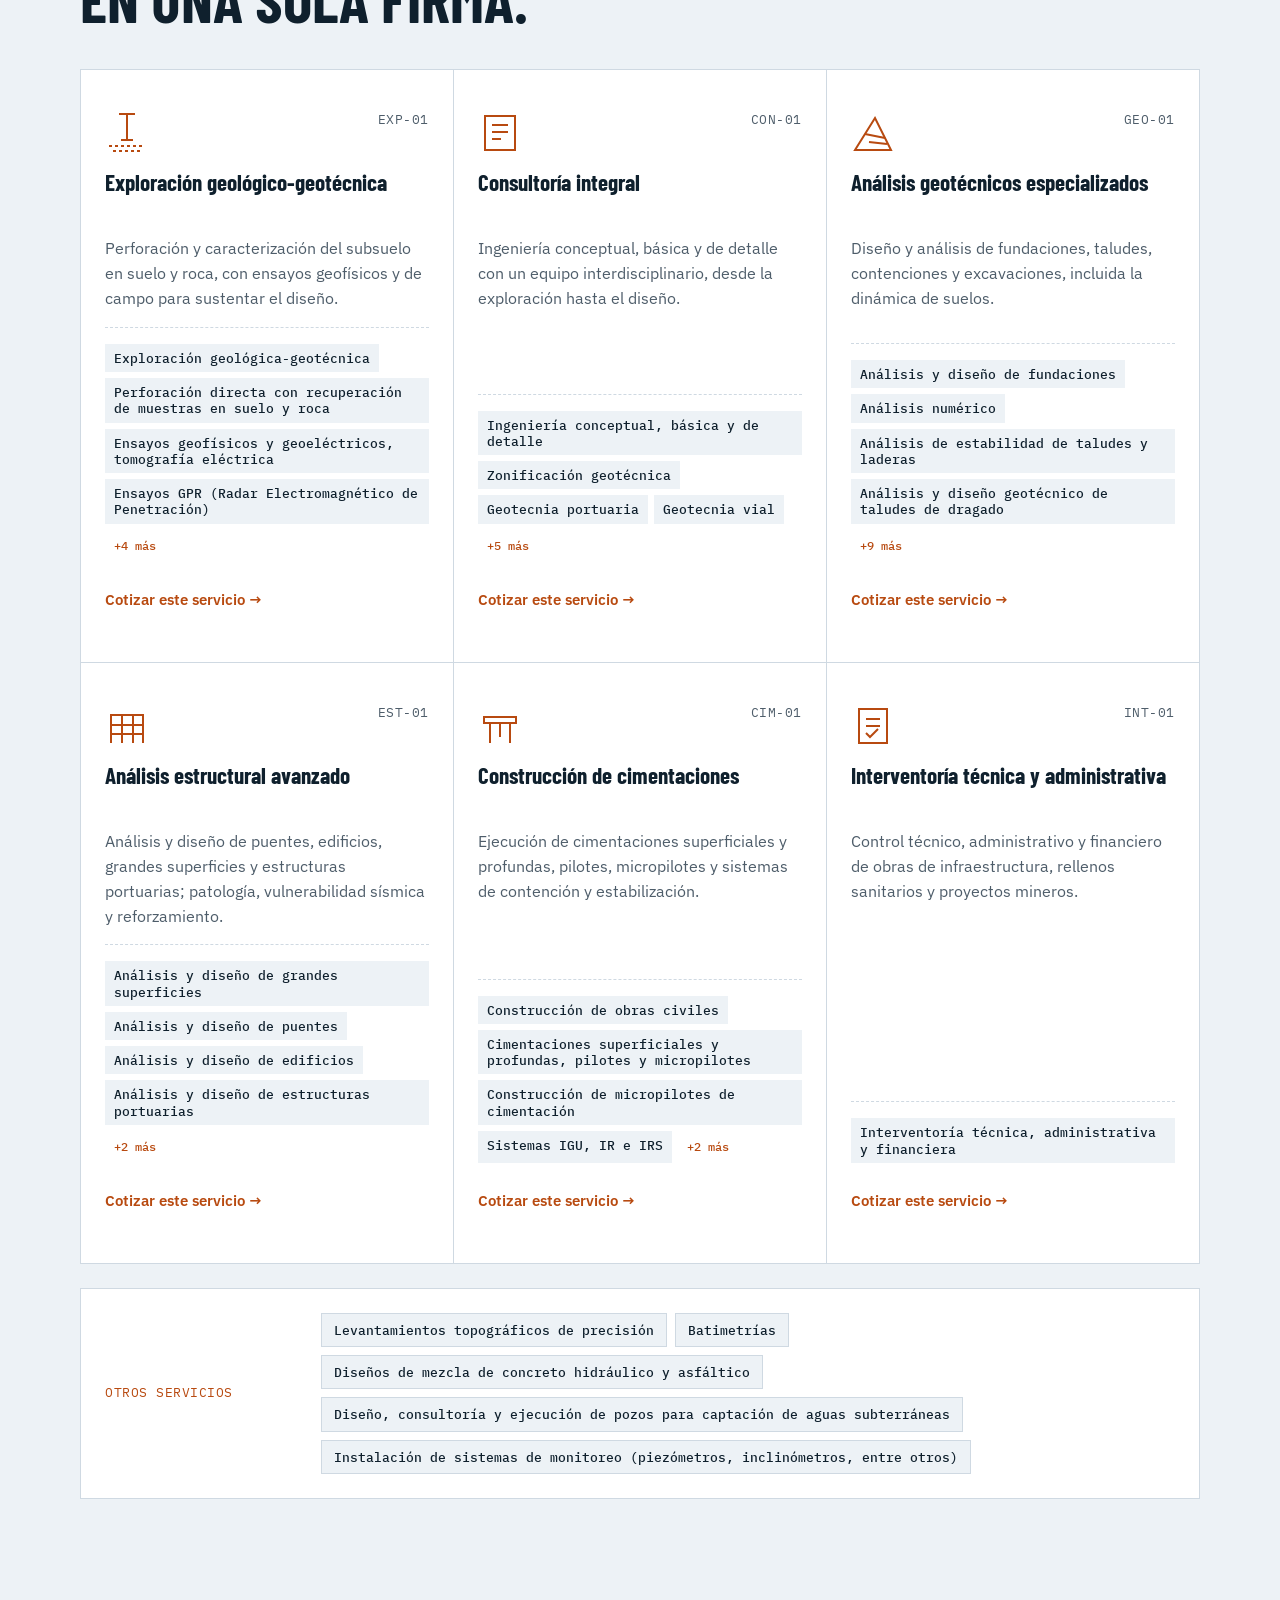
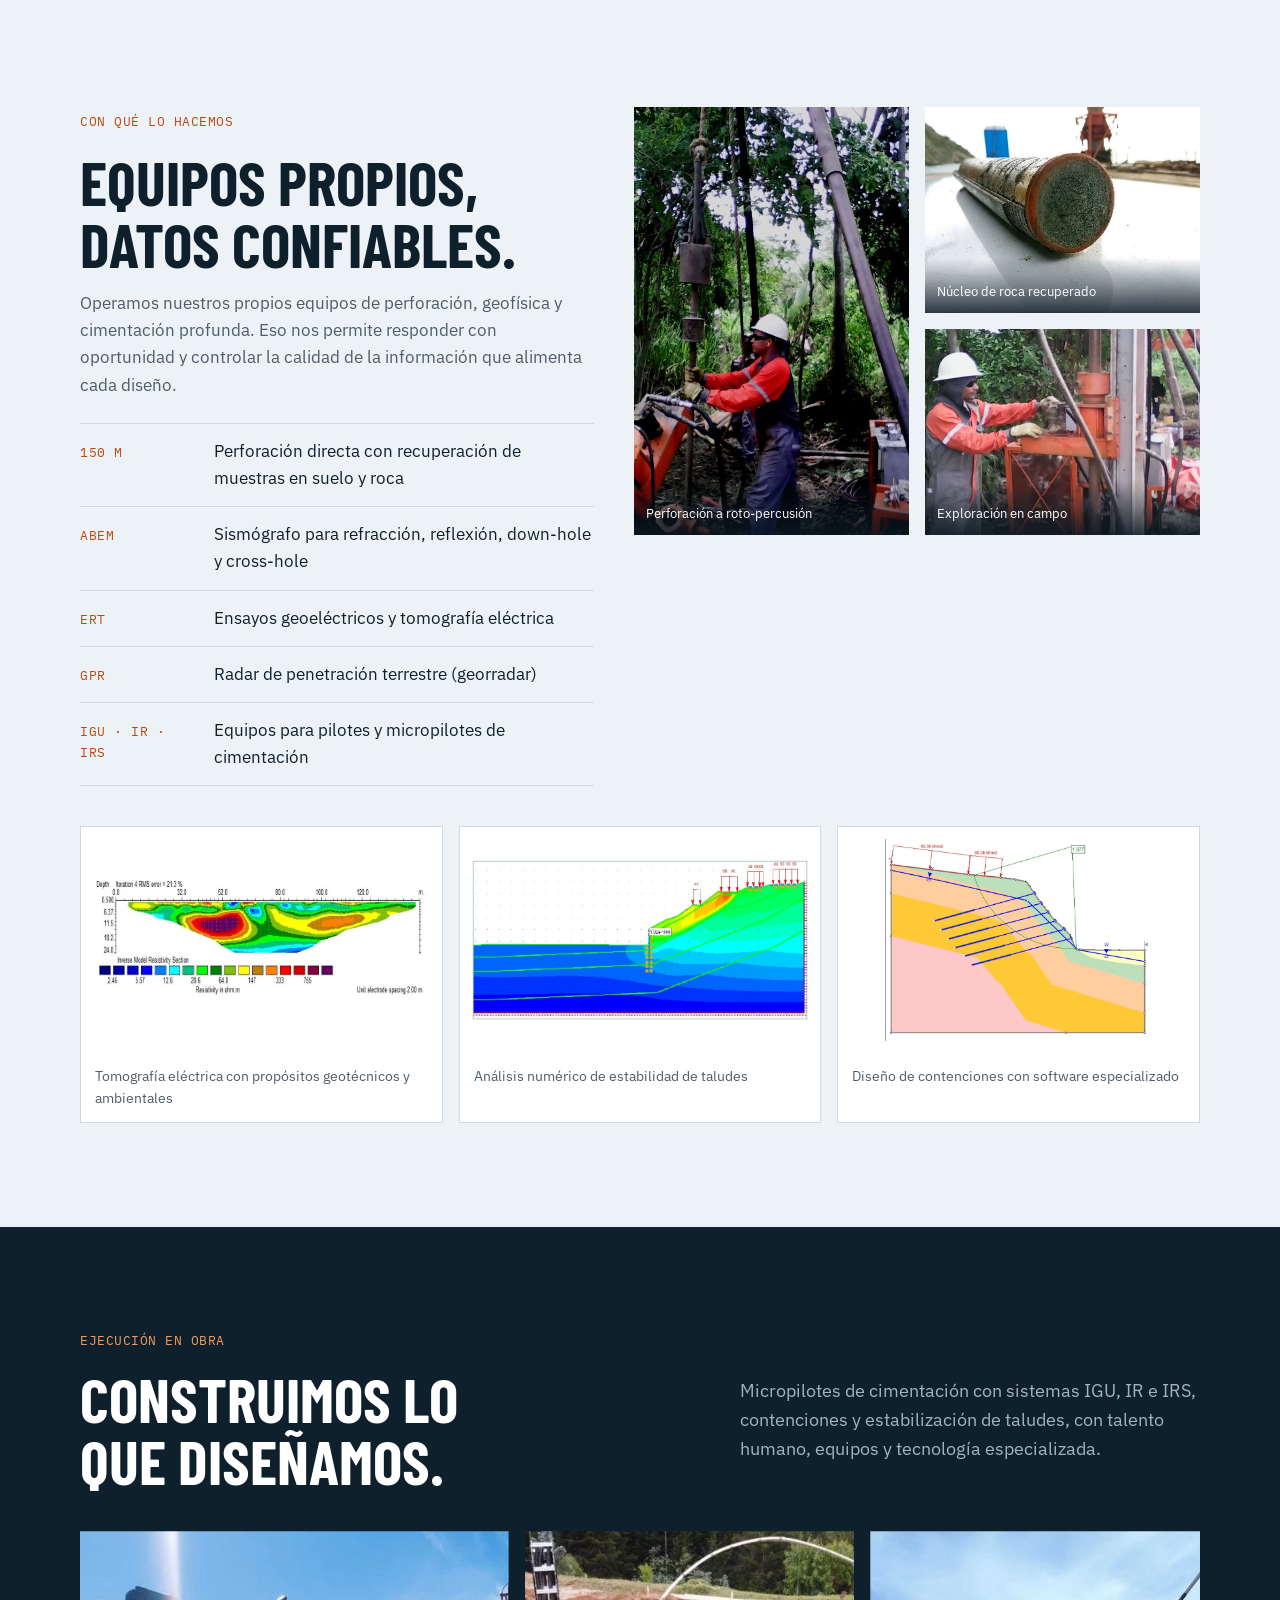
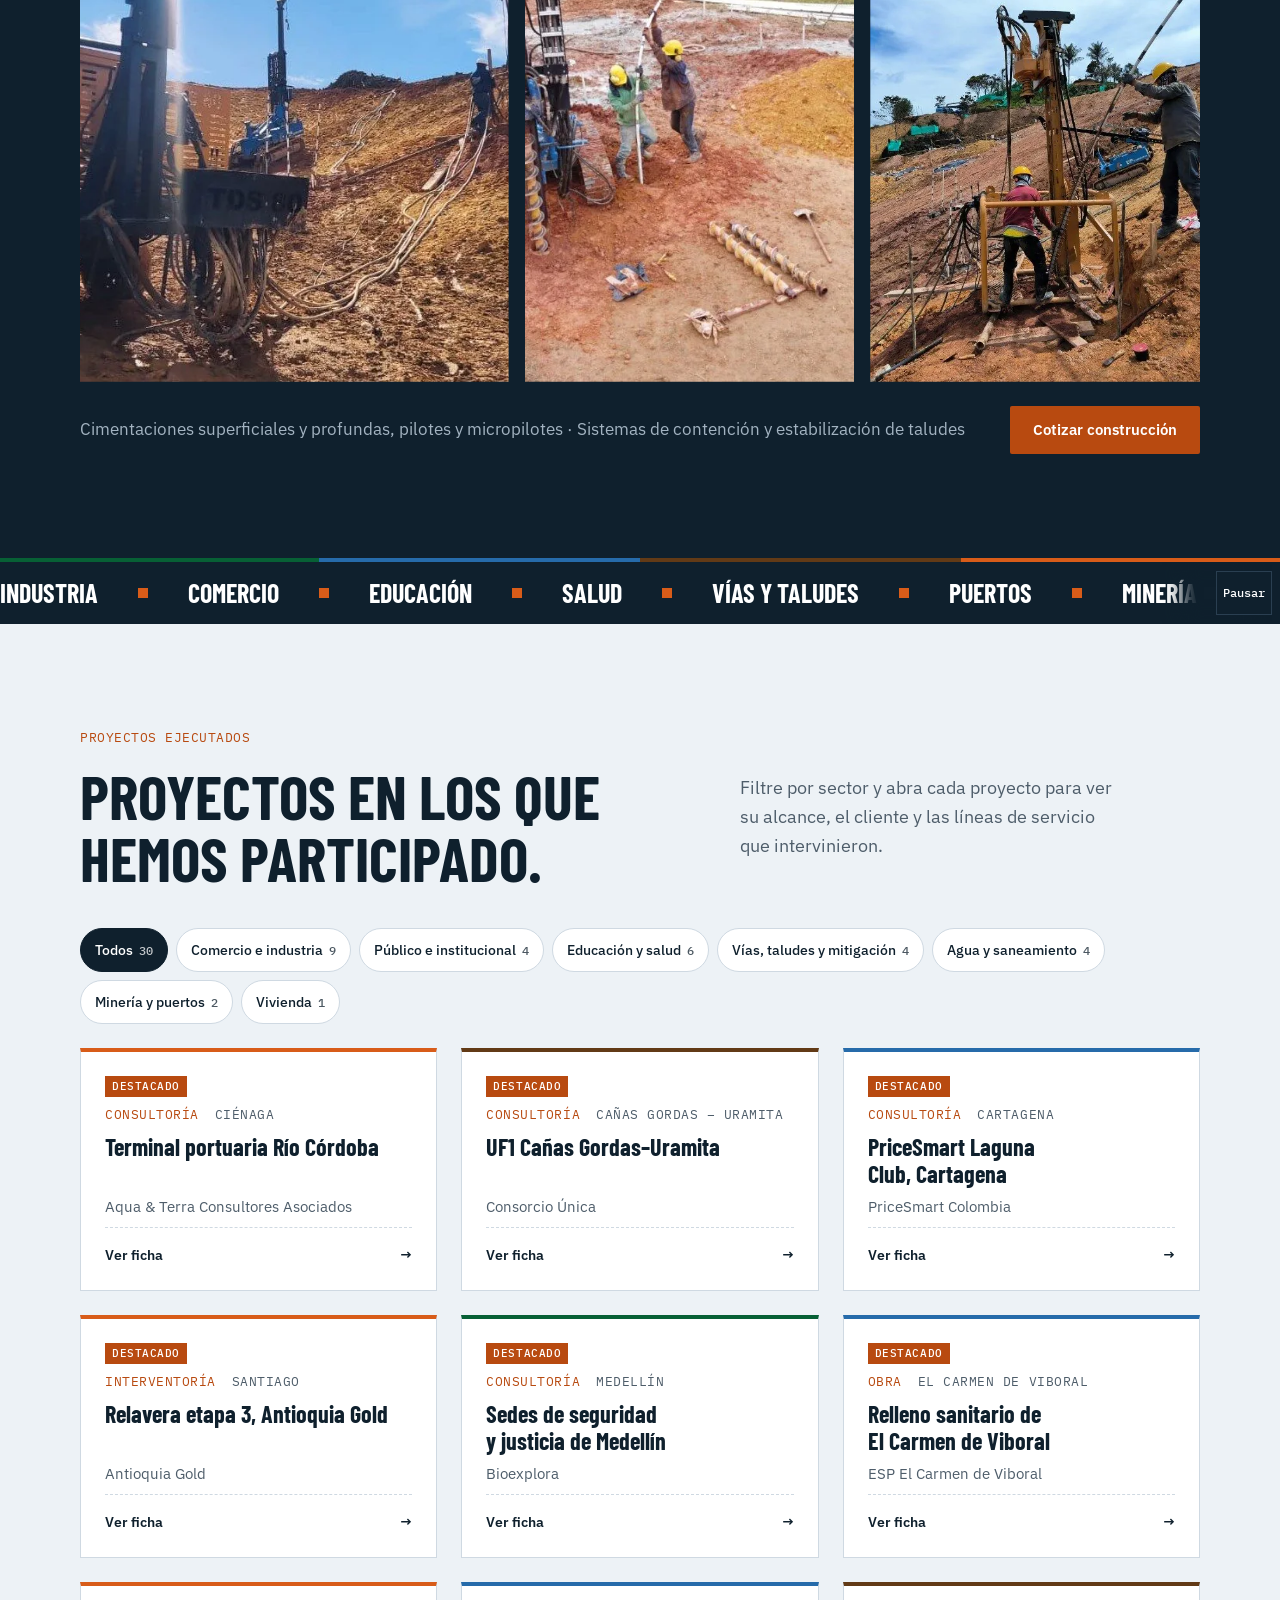
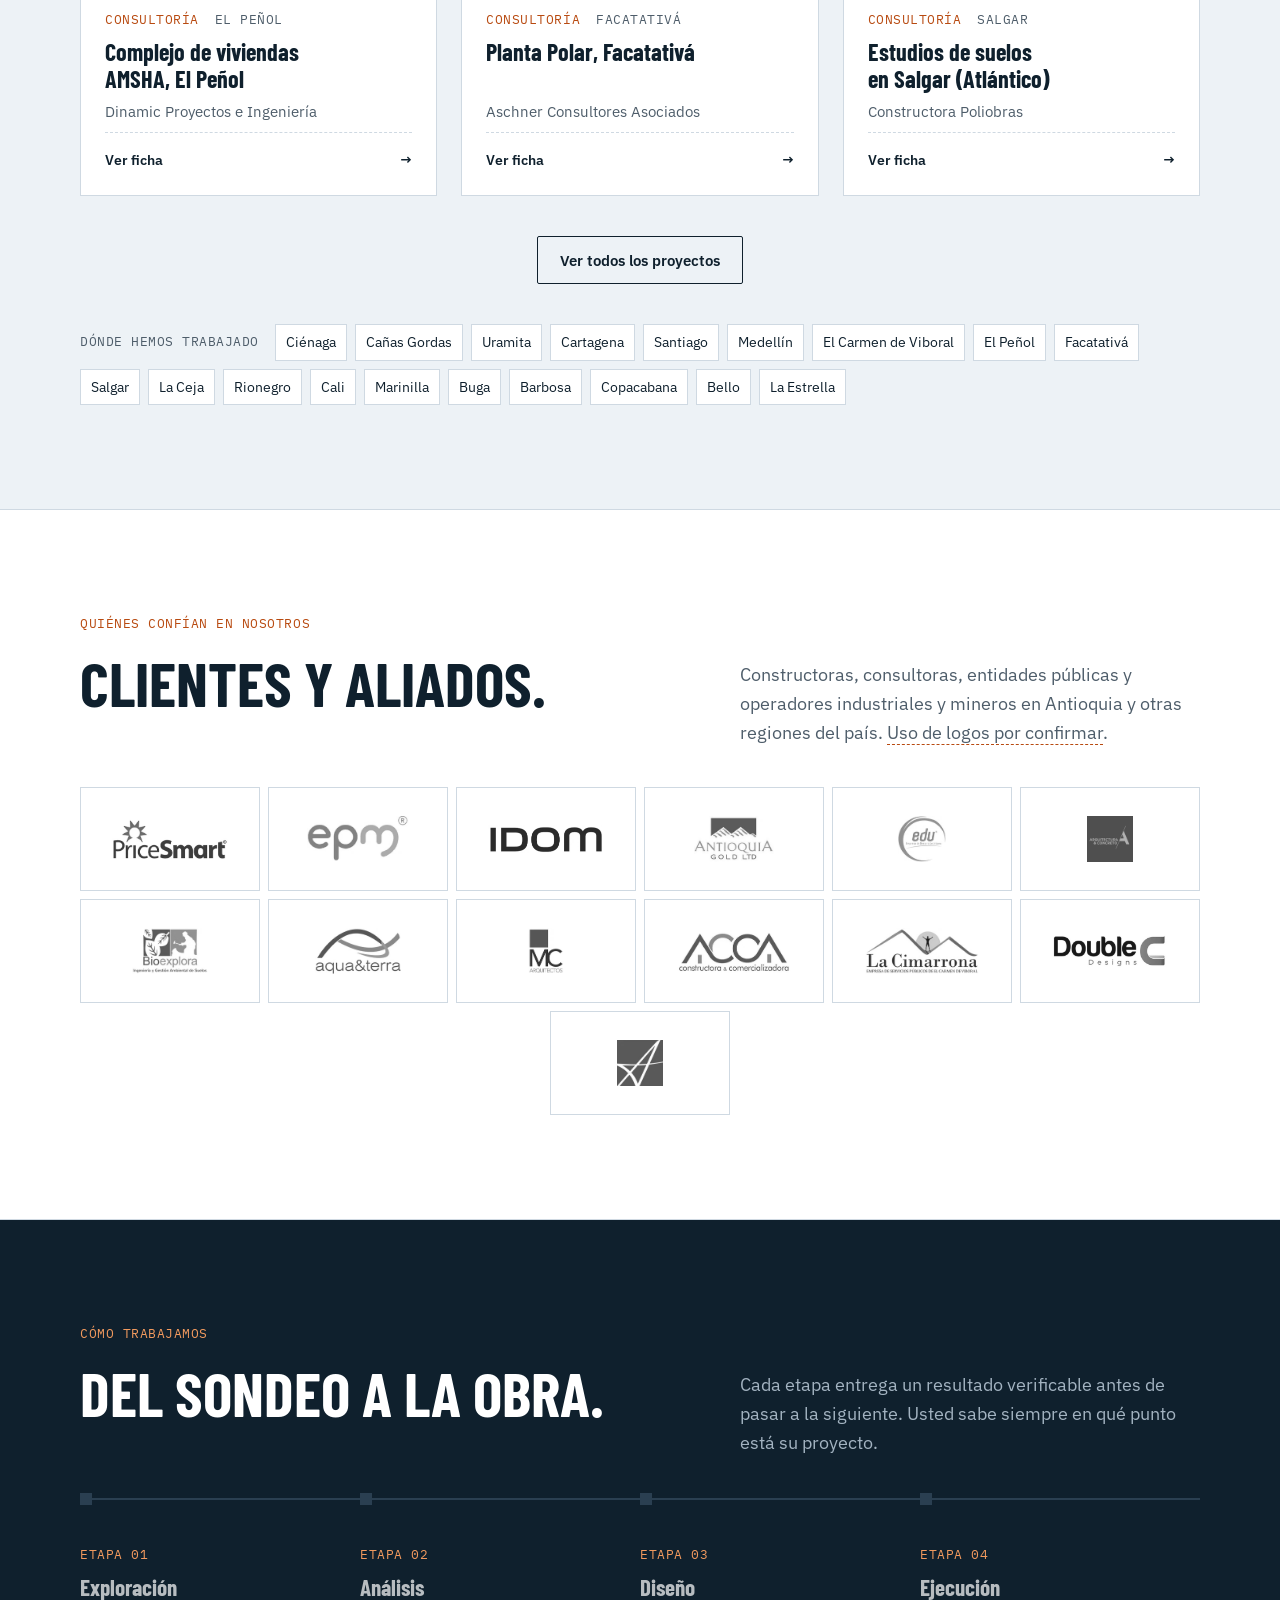
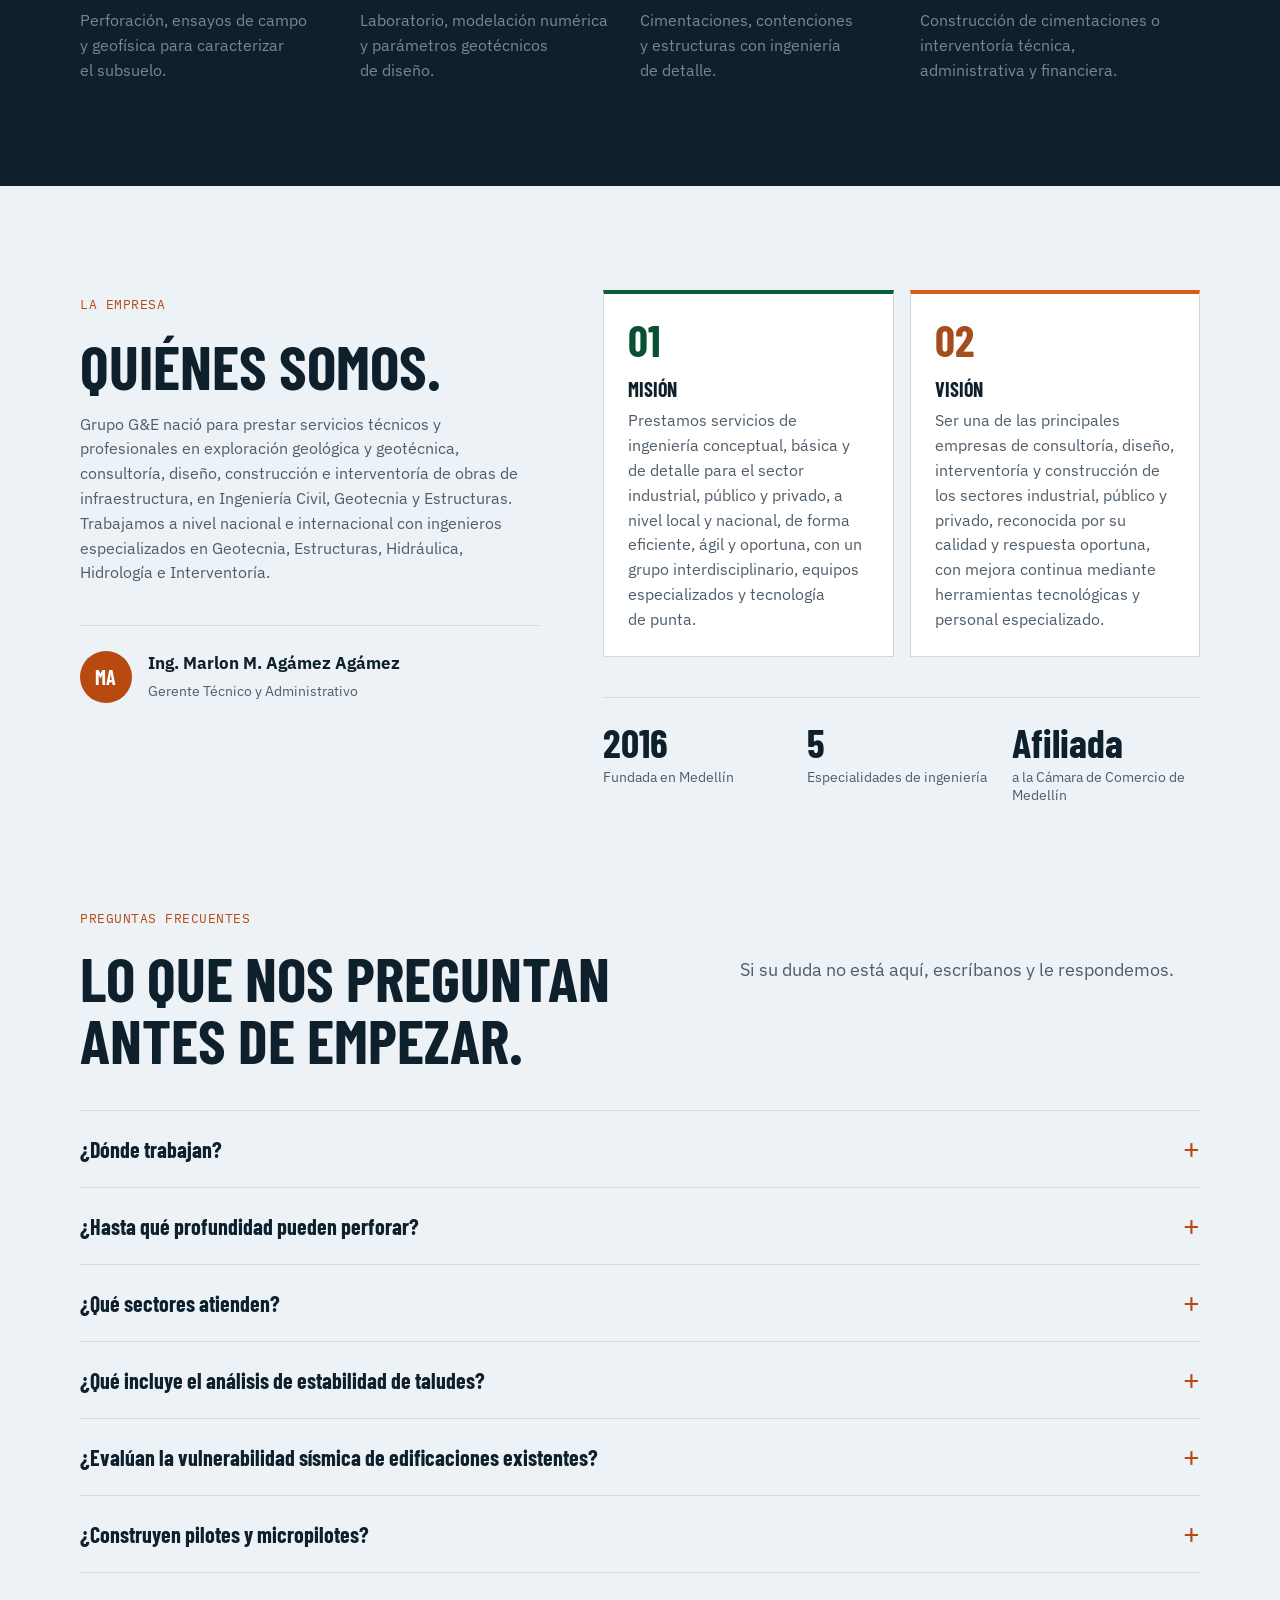
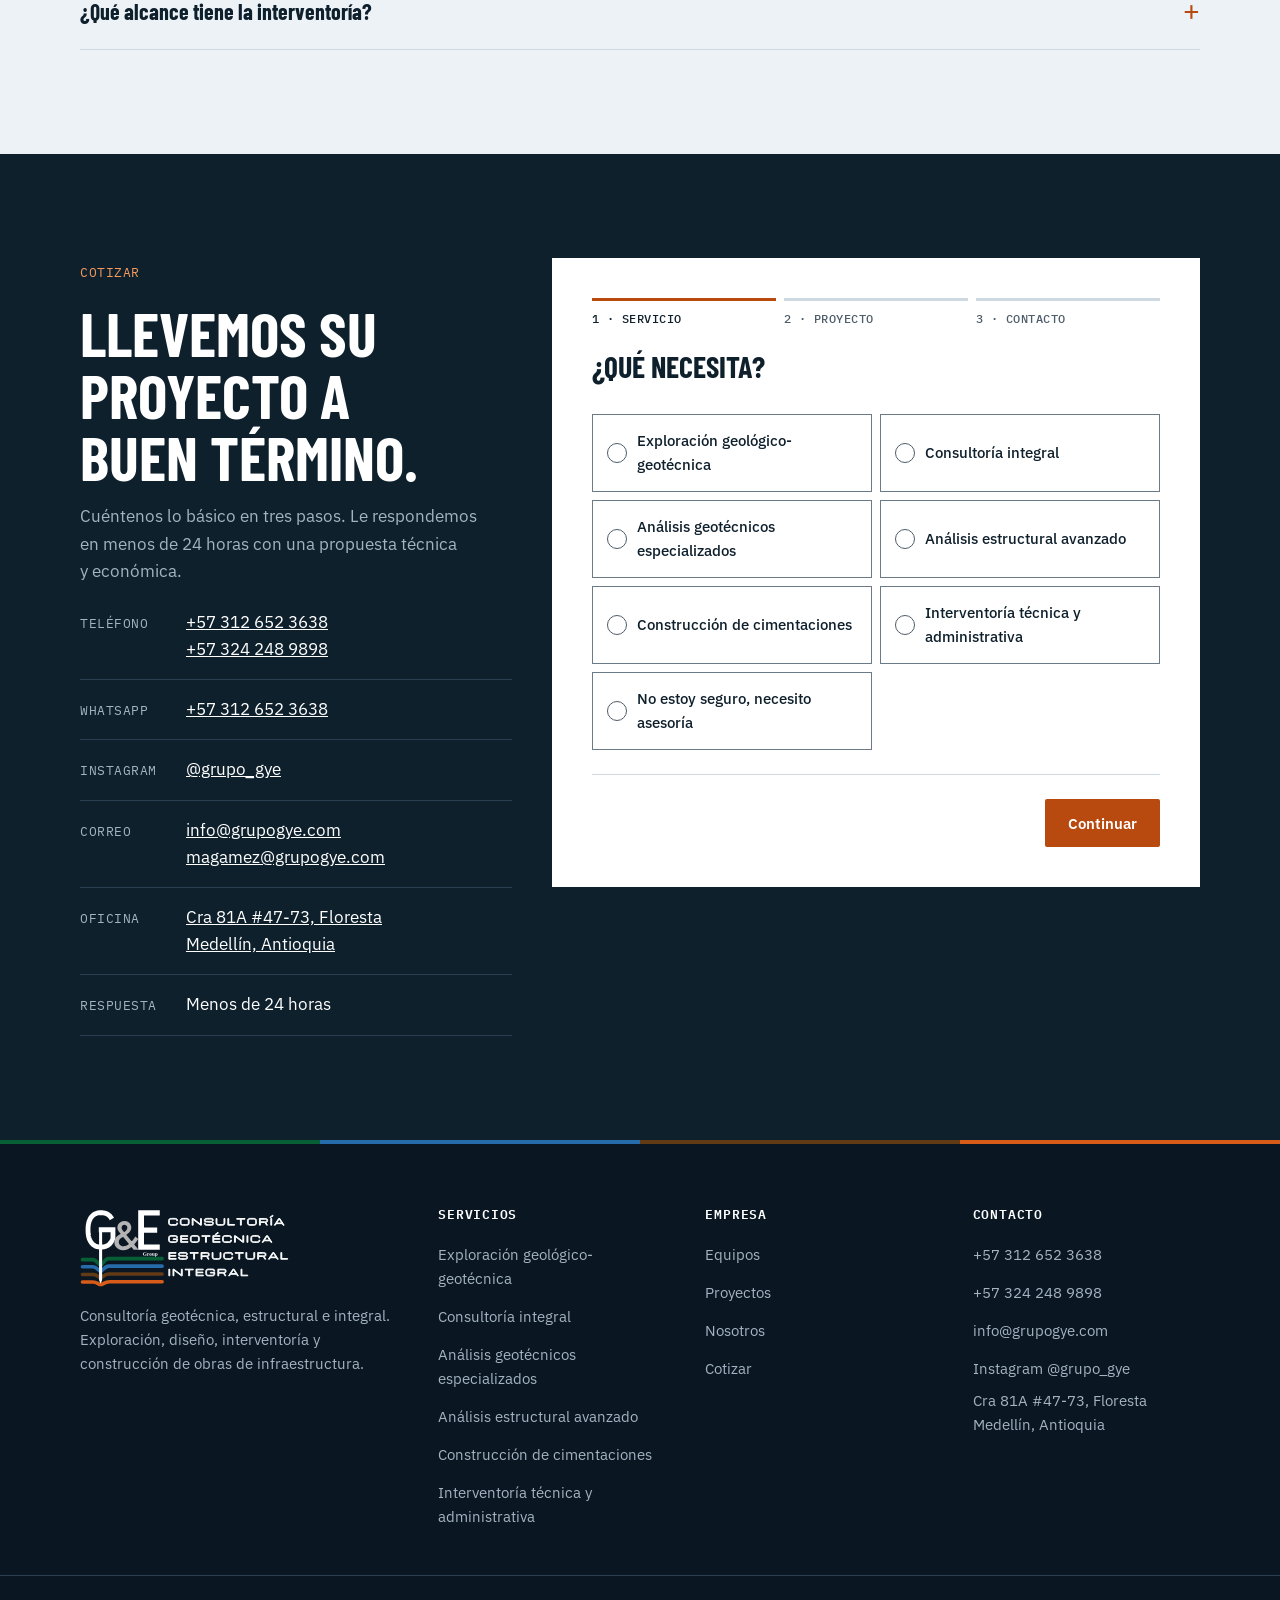
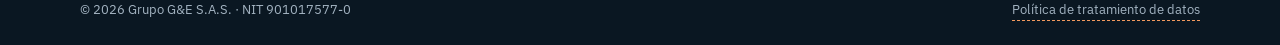
==== commit 094a6b4a: "Rediseño de Quiénes somos - Dos columnas: presentación a la izquierda, misión y visión como tarjetas" ====
--- a/prototipo/v3/index.html
+++ b/prototipo/v3/index.html
@@ -278,14 +278,23 @@
 
 <section class="sec about" id="nosotros" data-stratum="Roca sana" aria-labelledby="h-about">
   <div class="wrap">
-    <div>
+    <div class="about-intro">
       <span class="mono" style="color:var(--accent)">La empresa</span>
       <h2 id="h-about" style="margin:16px 0">Quiénes somos.</h2>
       <p>Grupo G&amp;E nació para prestar servicios técnicos y profesionales en exploración geológica y geotécnica, consultoría, diseño, construcción e interventoría de obras de infraestructura, en Ingeniería Civil, Geotecnia y Estructuras. Trabajamos a nivel nacional e internacional con ingenieros especializados en Geotecnia, Estructuras, Hidráulica, Hidrología e Interventoría.</p>
-      <div class="person"><div><b>Ing. Marlon M. Agámez Agámez</b><span>Gerente Técnico y Administrativo</span></div></div>
-    </div>
-    <div class="col" style="--c:var(--g-green)"><h3>Misión</h3><p>Prestamos servicios de ingeniería conceptual, básica y de detalle para el sector industrial, público y privado, a nivel local y nacional, de forma eficiente, ágil y oportuna, con un grupo interdisciplinario, equipos especializados y tecnología de punta.</p></div>
-    <div class="col" style="--c:var(--g-orange)"><h3>Visión</h3><p>Ser una de las principales empresas de consultoría, diseño, interventoría y construcción de los sectores industrial, público y privado, reconocida por su calidad y respuesta oportuna, con mejora continua mediante herramientas tecnológicas y personal especializado.</p></div>
+      <div class="person"><span class="avatar" aria-hidden="true">MA</span><div><b>Ing. Marlon M. Agámez Agámez</b><span>Gerente Técnico y Administrativo</span></div></div>
+    </div>
+    <div class="about-side">
+      <div class="mv">
+        <article class="col" style="--c:var(--g-green)"><span class="mv-n" aria-hidden="true">01</span><h3>Misión</h3><p>Prestamos servicios de ingeniería conceptual, básica y de detalle para el sector industrial, público y privado, a nivel local y nacional, de forma eficiente, ágil y oportuna, con un grupo interdisciplinario, equipos especializados y tecnología de punta.</p></article>
+        <article class="col" style="--c:var(--g-orange)"><span class="mv-n" aria-hidden="true">02</span><h3>Visión</h3><p>Ser una de las principales empresas de consultoría, diseño, interventoría y construcción de los sectores industrial, público y privado, reconocida por su calidad y respuesta oportuna, con mejora continua mediante herramientas tecnológicas y personal especializado.</p></article>
+      </div>
+      <dl class="about-facts">
+        <div><dt>2016</dt><dd>Fundada en Medellín</dd></div>
+        <div><dt>5</dt><dd>Especialidades de ingeniería</dd></div>
+        <div><dt>Afiliada</dt><dd>a la Cámara de Comercio de Medellín</dd></div>
+      </dl>
+    </div>
   </div>
 </section>
 
--- a/prototipo/v3/styles.css
+++ b/prototipo/v3/styles.css
@@ -55,7 +55,8 @@
 h1,h2,h3,.display{font-family:var(--f-display);line-height:1;margin:0;letter-spacing:0}
 h2{font-size:clamp(38px,5.4vw,62px);font-weight:700;text-transform:uppercase}
 h3{font-size:23px;font-weight:700;line-height:1.1}
-p{margin:0}
+p{margin:0;text-wrap:pretty}
+h1,h2,h3,legend{text-wrap:balance}
 .tbd{border-bottom:1.5px dashed var(--clay);cursor:help}
 .on-dark .tbd{border-color:var(--signal)}
 .sr{position:absolute;width:1px;height:1px;overflow:hidden;clip:rect(0 0 0 0);white-space:nowrap}
@@ -128,6 +129,7 @@
 @media (min-width:768px){.hero-facts{gap:var(--s5)}}
 .hero-facts b{display:block;font:700 34px/1 var(--f-display);white-space:nowrap;font-variant-numeric:tabular-nums}
 .hero-facts span{color:var(--muted-dark);font-size:13px}
+@media (max-width:599px){.hero-facts{grid-template-columns:repeat(3,1fr);gap:var(--s3)}.hero-facts span{font-size:12px}}
 
 /* Perfil interactivo */
 .strata-wrap{justify-self:center;width:100%;max-width:520px}
@@ -154,7 +156,7 @@
 .sec{padding:var(--s6) 0}
 @media (min-width:768px){.sec{padding:var(--s7) 0}}
 .sec-head{display:grid;gap:var(--s3);margin-bottom:var(--s5)}
-@media (min-width:960px){.sec-head{grid-template-columns:1.35fr 1fr;align-items:end;gap:var(--s5)}}
+@media (min-width:960px){.sec-head{grid-template-columns:1.35fr 1fr;align-items:start;gap:var(--s5)}.sec-head>p{padding-top:2.6em}}
 .sec-head .mono{color:var(--accent);margin-bottom:var(--s3);display:block}
 .sec-head p{color:var(--muted);font-size:18px;max-width:32em}
 .on-dark .sec-head p{color:var(--muted-dark)}
@@ -180,7 +182,7 @@
 .svc:hover .svc-ico{transform:translateY(-4px) rotate(-4deg)}
 .svc p{color:var(--muted);font-size:15.5px}
 .svc ul{list-style:none;margin:auto 0 0;padding:var(--s3) 0 0;border-top:1px dashed var(--line);display:flex;flex-wrap:wrap;gap:6px}
-.svc li{font:500 12px/1 var(--f-mono);background:var(--concrete);padding:7px 9px;color:var(--text)}
+.svc li{font:500 12.5px/1.3 var(--f-mono);background:var(--concrete);padding:6px 9px;color:var(--text)}
 
 /* Proyectos */
 .chips{display:flex;flex-wrap:wrap;gap:var(--s2);margin:0 0 var(--s4);padding:0;border:0;min-width:0}
@@ -199,6 +201,7 @@
 .proj-meta{display:flex;flex-wrap:wrap;gap:var(--s2) var(--s3);color:var(--muted)}
 .proj-meta .tag{color:var(--accent)}
 .proj h3{font-size:24px}
+@media (min-width:700px){.svc h3,.proj h3{min-height:2.2em;min-height:2lh}}
 .proj-open{all:unset;cursor:pointer}
 .proj-open::after{content:"";position:absolute;inset:0}
 .proj-open:focus-visible{outline:none}
@@ -247,7 +250,7 @@
 .ticker{position:relative;background:var(--ink);color:#fff;overflow:hidden;border-top:4px solid transparent;border-image:var(--stripe) 1}
 .ticker-track{list-style:none;margin:0;display:flex;width:max-content;gap:var(--s5);padding:18px 0;animation:tick 38s linear infinite}
 .ticker:hover .ticker-track,.ticker:focus-within .ticker-track,.ticker.paused .ticker-track{animation-play-state:paused}
-.ticker-btn{position:absolute;right:8px;top:50%;transform:translateY(-50%);z-index:1;background:var(--ink);color:#fff;border:1.5px solid var(--line-dark);min-width:44px;min-height:44px;cursor:pointer;font:500 12px/1 var(--f-mono)}
+.ticker-btn{position:absolute;right:8px;top:50%;transform:translateY(-50%);z-index:1;background:var(--ink);color:#fff;border:1.5px solid var(--line-dark);min-width:44px;min-height:44px;cursor:pointer;font:500 12px/1 var(--f-mono);box-shadow:-28px 0 18px 6px var(--ink)}
 .ticker li{font:700 26px/1 var(--f-display);text-transform:uppercase;white-space:nowrap;display:flex;align-items:center;gap:var(--s5)}
 .ticker li::after{content:"";width:10px;height:10px;background:var(--g-orange)}
 @keyframes tick{to{transform:translateX(-50%)}}
@@ -264,14 +267,14 @@
 /* ---------- Cotizador ---------- */
 .quote{background:var(--ink);color:#fff}
 .quote .wrap{display:grid;gap:var(--s5)}
-@media (min-width:960px){.quote .wrap{grid-template-columns:.8fr 1.2fr}}
+@media (min-width:960px){.quote .wrap{grid-template-columns:.8fr 1.2fr;align-items:start}}
 .quote-info h2{margin:var(--s3) 0}
 .quote-info p{color:var(--muted-dark)}
 .quote-info .mono{color:var(--signal)}
 .cinfo{list-style:none;padding:0;margin:var(--s4) 0 0;display:grid;gap:var(--s3)}
 .quote .wrap>*{min-width:0}
 .cinfo a,.cinfo span{overflow-wrap:anywhere}
-.cinfo li{display:grid;grid-template-columns:90px minmax(0,1fr);gap:var(--s3);padding-bottom:var(--s3);border-bottom:1px solid var(--line-dark)}
+.cinfo li{display:grid;grid-template-columns:90px minmax(0,1fr);align-items:baseline;gap:var(--s3);padding-bottom:var(--s3);border-bottom:1px solid var(--line-dark)}
 .cinfo .mono{color:var(--muted-dark)}
 .wizard{background:var(--paper);color:var(--text);padding:var(--s4);position:relative}
 @media (min-width:600px){.wizard{padding:var(--s5)}}
@@ -280,13 +283,14 @@
 .wsteps li.done,.wsteps li.current{border-color:var(--clay);color:var(--text)}
 fieldset{border:0;margin:0;padding:0;display:grid;gap:var(--s3);min-width:0}
 fieldset[hidden]{display:none}
-legend{font:700 30px/1.05 var(--f-display);text-transform:uppercase;margin-bottom:var(--s3);padding:0}
+.wizard legend{float:left;width:100%;font:700 30px/1.05 var(--f-display);text-transform:uppercase;margin:0 0 var(--s3);padding:0}
 legend:focus{outline:none}
 .wz-anim{animation:wz .45s var(--e-out)}
 @keyframes wz{from{opacity:0;transform:translateX(24px)}}
-.opts{display:grid;gap:var(--s2)}
+.opts{display:grid;grid-auto-rows:1fr;gap:var(--s2)}
 @media (min-width:600px){.opts{grid-template-columns:1fr 1fr}}
-.opt{position:relative}
+.opt{position:relative;display:flex}
+.opt>span{flex:1}
 .opt input{position:absolute;opacity:0;inset:0;margin:0;cursor:pointer}
 .opt span{display:flex;gap:10px;align-items:center;border:1.5px solid var(--field-border);padding:14px;min-height:56px;font-weight:500;font-size:15px;transition:border-color .2s,background .2s}
 .opt span::before{content:"";width:18px;height:18px;border:1.5px solid var(--muted);border-radius:50%;flex:none;transition:border-width .25s var(--e-spring),border-color .2s}
@@ -325,7 +329,7 @@
 .others{margin-top:var(--s4);background:var(--paper);border:1px solid var(--line);padding:var(--s4);display:grid;gap:var(--s3)}
 @media (min-width:900px){.others{grid-template-columns:200px 1fr;align-items:center}}
 .others ul{list-style:none;margin:0;padding:0;display:flex;flex-wrap:wrap;gap:var(--s2)}
-.others li{font-size:14.5px;border:1px solid var(--line);padding:8px 12px;background:var(--concrete)}
+.others li{font:500 12.5px/1.3 var(--f-mono);border:1px solid var(--line);padding:8px 12px;background:var(--concrete)}
 
 .equip .wrap{display:grid;gap:var(--s5)}
 @media (min-width:1000px){.equip .wrap:first-child{grid-template-columns:1fr 1.1fr;align-items:start}}
@@ -339,11 +343,11 @@
 .photos img{width:100%;height:100%;object-fit:cover;transition:transform .8s var(--e-out)}
 .photos figure:hover img{transform:scale(1.04)}
 .photos figcaption{position:absolute;left:0;right:0;bottom:0;padding:24px 12px 10px;background:linear-gradient(transparent,rgba(10,23,34,.85));color:#fff;font-size:13px}
-.calc{display:grid;gap:var(--s3);margin-top:var(--s5);align-items:start}
+.calc{display:grid;gap:var(--s3);margin-top:var(--s5);align-items:stretch}
 @media (min-width:700px){.calc{grid-template-columns:repeat(3,1fr)}}
-.calc figure{margin:0;background:var(--paper);border:1px solid var(--line)}
+.calc figure{margin:0;background:var(--paper);border:1px solid var(--line);display:flex;flex-direction:column}
 .calc img{width:100%;height:auto;aspect-ratio:16/10;object-fit:contain;background:#fff;padding:12px}
-.calc figcaption{padding:12px 14px;font-size:14px;color:var(--muted)}
+.calc figcaption{padding:12px 14px;font-size:14px;color:var(--muted);flex:1}
 
 .build{background:var(--ink);color:#fff}
 .build .gallery{display:grid;gap:var(--s3)}
@@ -355,20 +359,29 @@
 .motion .build figure.in{clip-path:inset(0 0 0 0)}
 
 .clients{background:var(--paper);border-block:1px solid var(--line)}
-.logos{display:grid;grid-template-columns:repeat(2,1fr);gap:1px;background:var(--line);border:1px solid var(--line)}
+.logos{display:flex;flex-wrap:wrap;justify-content:center;gap:var(--s2)}
 @media (min-width:600px){.logos{grid-template-columns:repeat(3,1fr)}}
 @media (min-width:1000px){.logos{grid-template-columns:repeat(6,1fr)}}
-.logos li{list-style:none;background:#fff;display:grid;place-items:center;padding:18px;min-height:110px}
-.logos img{max-height:58px;max-width:100%;width:auto;height:auto;filter:grayscale(1);opacity:.9;transition:filter .3s,opacity .3s}
+.logos li{list-style:none;background:#fff;display:grid;place-items:center;padding:18px;min-height:104px;border:1px solid var(--line);flex:0 0 calc((100% - var(--s2)) / 2)}
+@media (min-width:600px){.logos li{flex-basis:calc((100% - 2 * var(--s2)) / 3)}}
+@media (min-width:1000px){.logos li{flex-basis:calc((100% - 5 * var(--s2)) / 6)}}
+.logos img{height:46px;max-width:82%;width:auto;object-fit:contain;filter:grayscale(1);opacity:.9;transition:filter .3s,opacity .3s}
 .logos li:hover img{filter:none;opacity:1}
 .logos ul{display:contents}
 
 .about .wrap{display:grid;gap:var(--s5)}
-@media (min-width:960px){.about .wrap{grid-template-columns:1.1fr 1fr 1fr}}
+@media (min-width:960px){.about .wrap{grid-template-columns:1fr 1.3fr;align-items:start;gap:var(--s6)}}
 .about h3{font-size:20px;margin-bottom:var(--s2);text-transform:uppercase}
 .about p{color:var(--muted);font-size:15.5px}
-.about .col{border-top:4px solid var(--c);padding-top:var(--s3)}
-.person{display:flex;gap:var(--s3);align-items:center;margin-top:var(--s4);padding:var(--s3);background:var(--concrete)}
+.mv{display:grid;gap:var(--s3)}
+@media (min-width:640px){.mv{grid-template-columns:1fr 1fr}}
+.about .col{background:var(--paper);border:1px solid var(--line);border-top:4px solid var(--c);padding:var(--s4)}
+.mv-n{display:block;font:700 44px/1 var(--f-display);color:color-mix(in srgb,var(--c) 75%,var(--text));margin-bottom:var(--s3)}
+.about-facts{display:grid;grid-template-columns:repeat(3,1fr);gap:var(--s3);margin:var(--s5) 0 0;padding-top:var(--s4);border-top:1px solid var(--line)}
+.about-facts dt{font:700 clamp(28px,3.4vw,40px)/1 var(--f-display);color:var(--text)}
+.about-facts dd{margin:6px 0 0;color:var(--muted);font-size:14px;line-height:1.35}
+.person{display:flex;gap:var(--s3);align-items:center;margin-top:var(--s5);padding-top:var(--s4);border-top:1px solid var(--line)}
+.person .avatar{flex:none;width:52px;height:52px;border-radius:50%;display:grid;place-items:center;background:var(--clay);color:#fff;font:700 20px/1 var(--f-display);letter-spacing:.04em}
 .person b{display:block}
 .person span{color:var(--muted);font-size:14px}
 
@@ -381,7 +394,8 @@
 footer .wrap{display:grid;gap:var(--s5);padding-top:var(--s6);padding-bottom:var(--s5)}
 @media (min-width:860px){footer .wrap{grid-template-columns:1.4fr 1fr 1fr 1fr}}
 footer h2{color:#fff;font:600 13px/1 var(--f-mono);letter-spacing:.06em;text-transform:uppercase;margin:0 0 var(--s3)}
-footer ul{list-style:none;padding:0;margin:0;display:grid;gap:10px}
+footer ul{list-style:none;padding:0;margin:0;display:grid;gap:2px}
+footer ul a{display:inline-block;padding-block:6px}
 footer a{text-decoration:none}footer a:hover{color:#fff;text-decoration:underline}
 footer .logo{margin-bottom:var(--s3)}
 .legal{border-top:1px solid var(--line-dark)}
